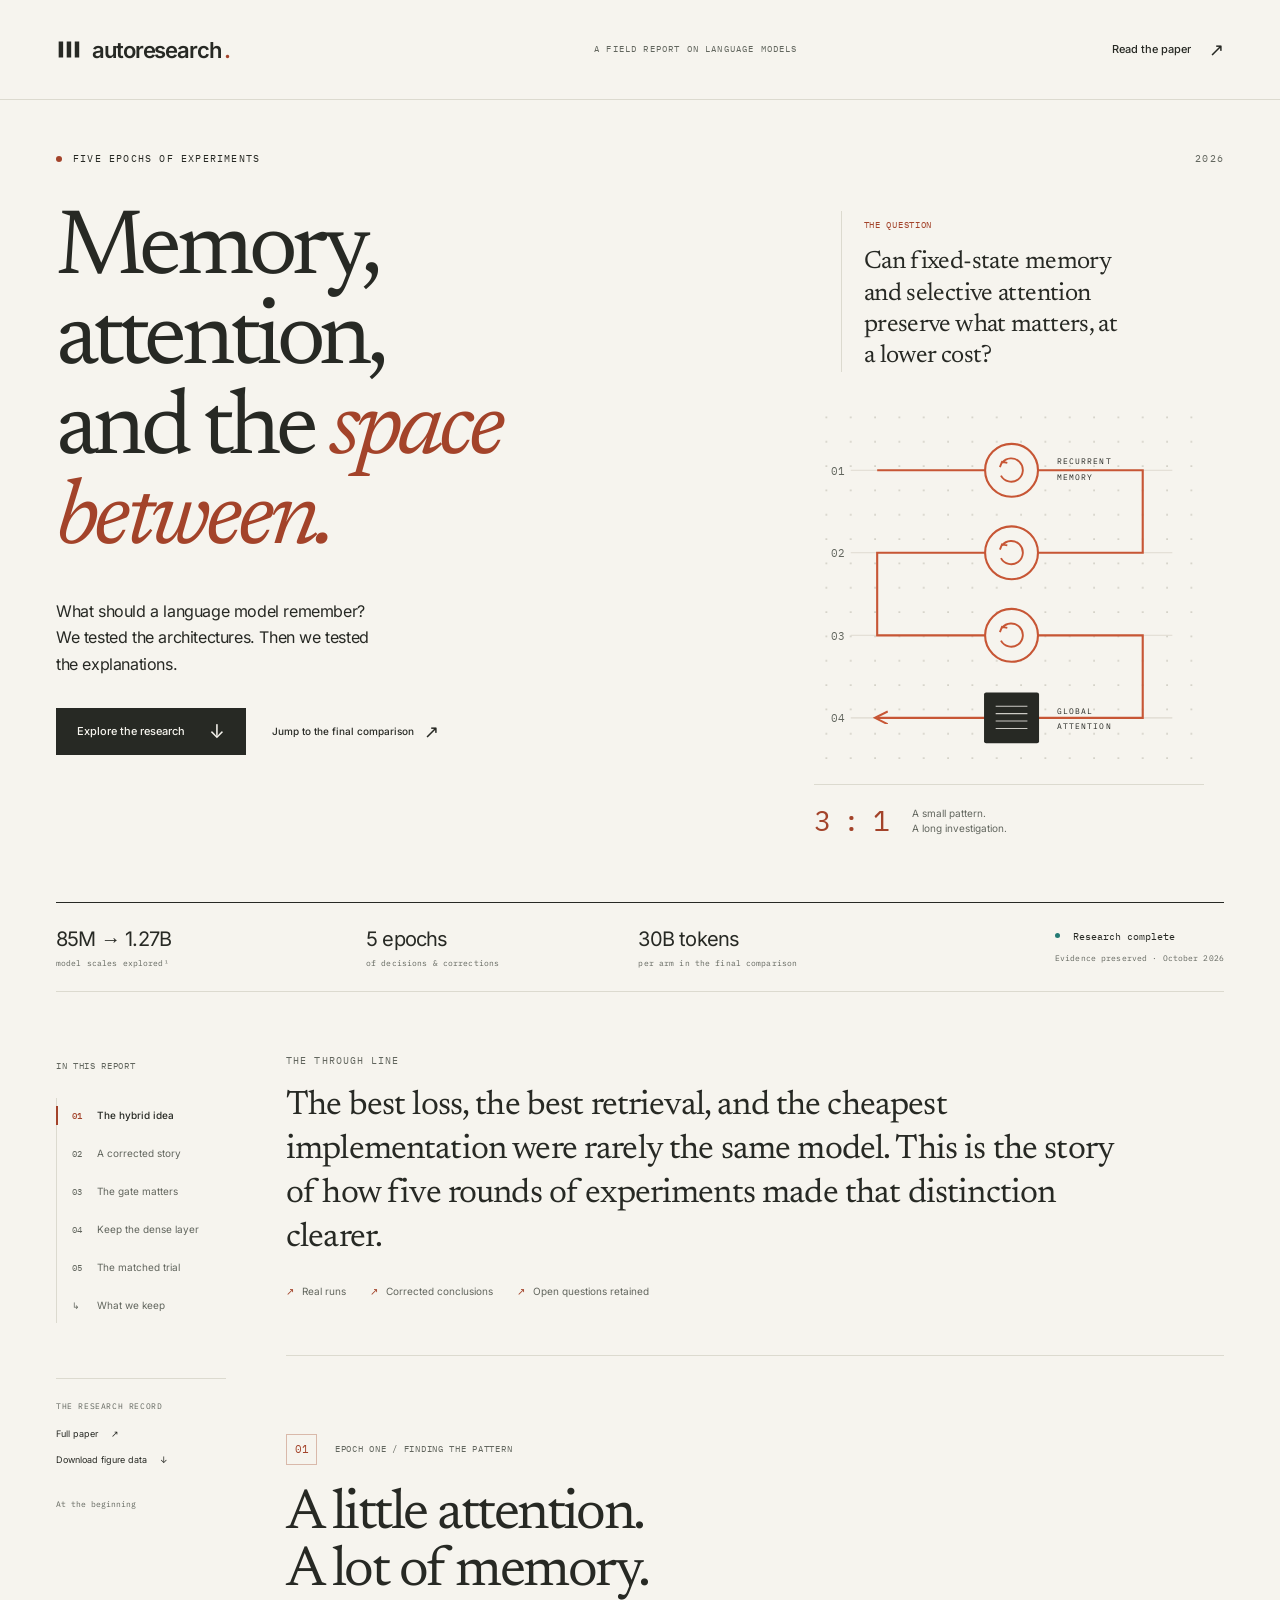
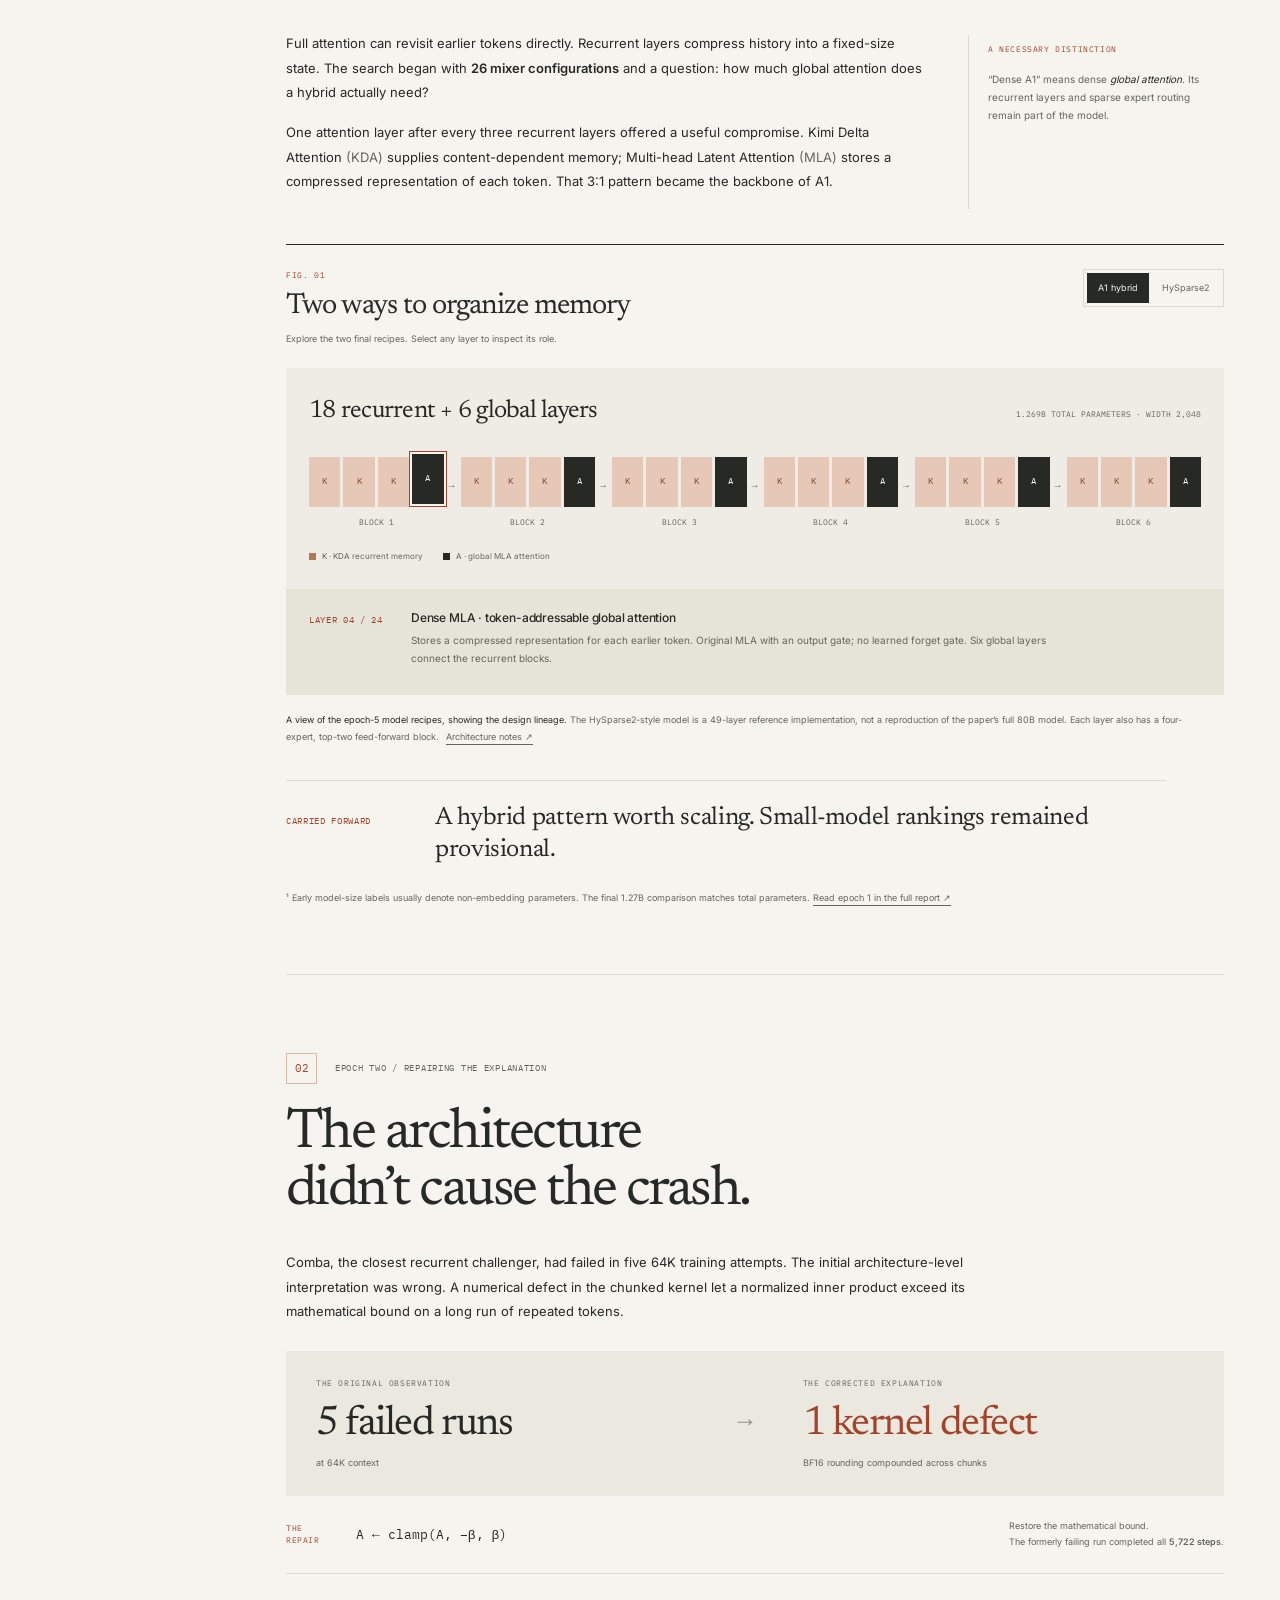
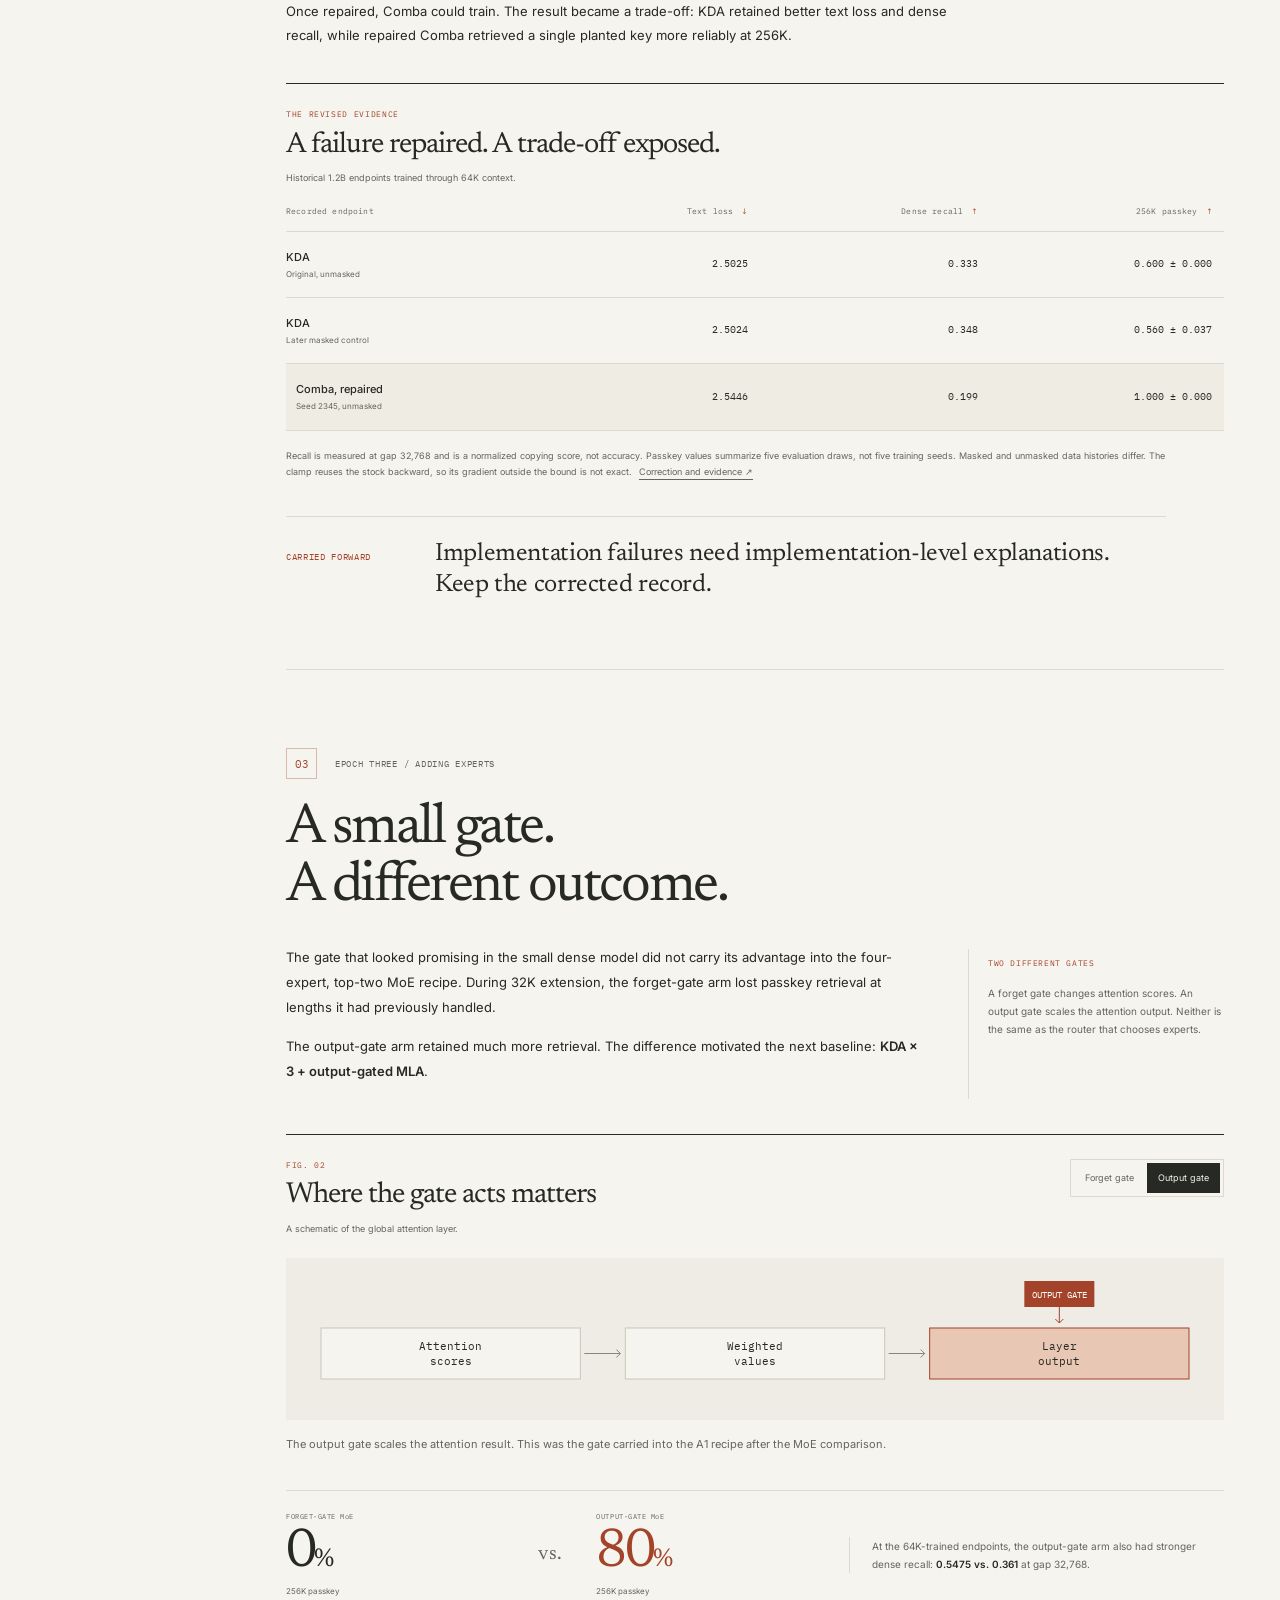
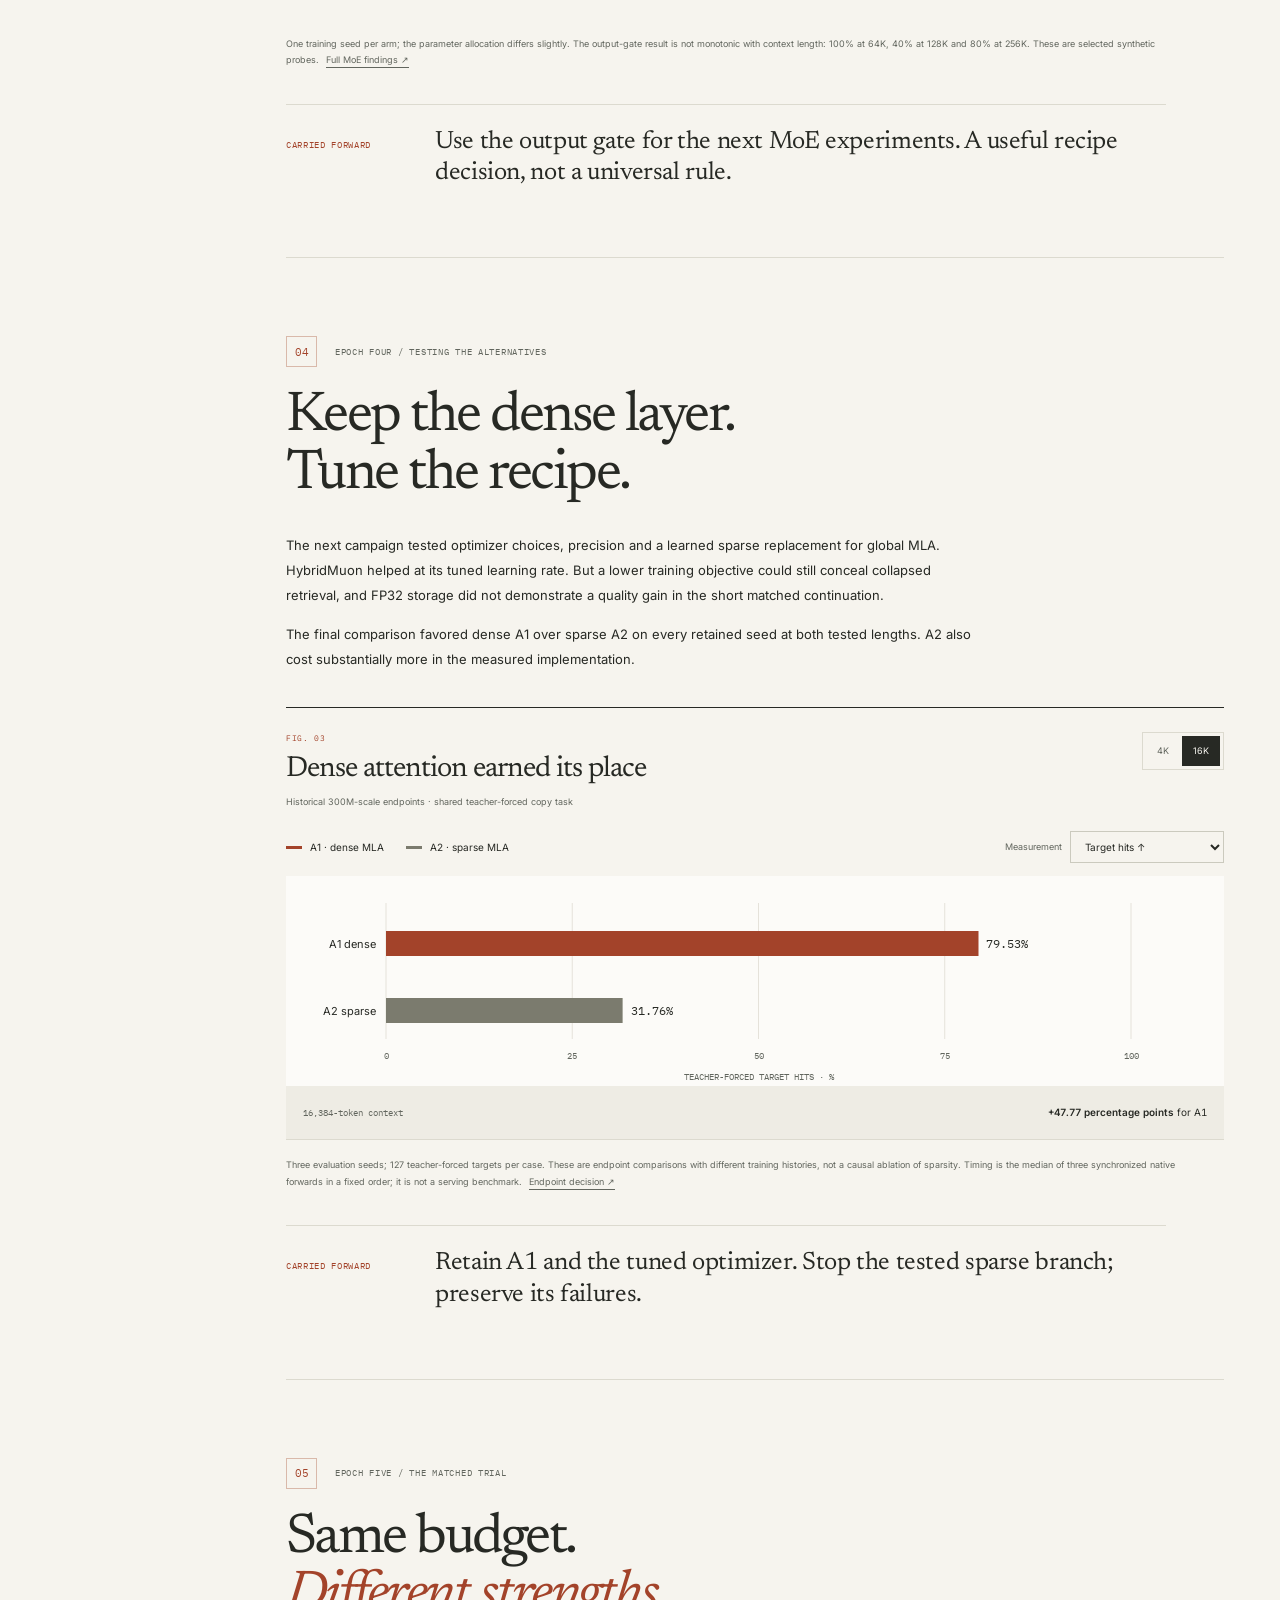
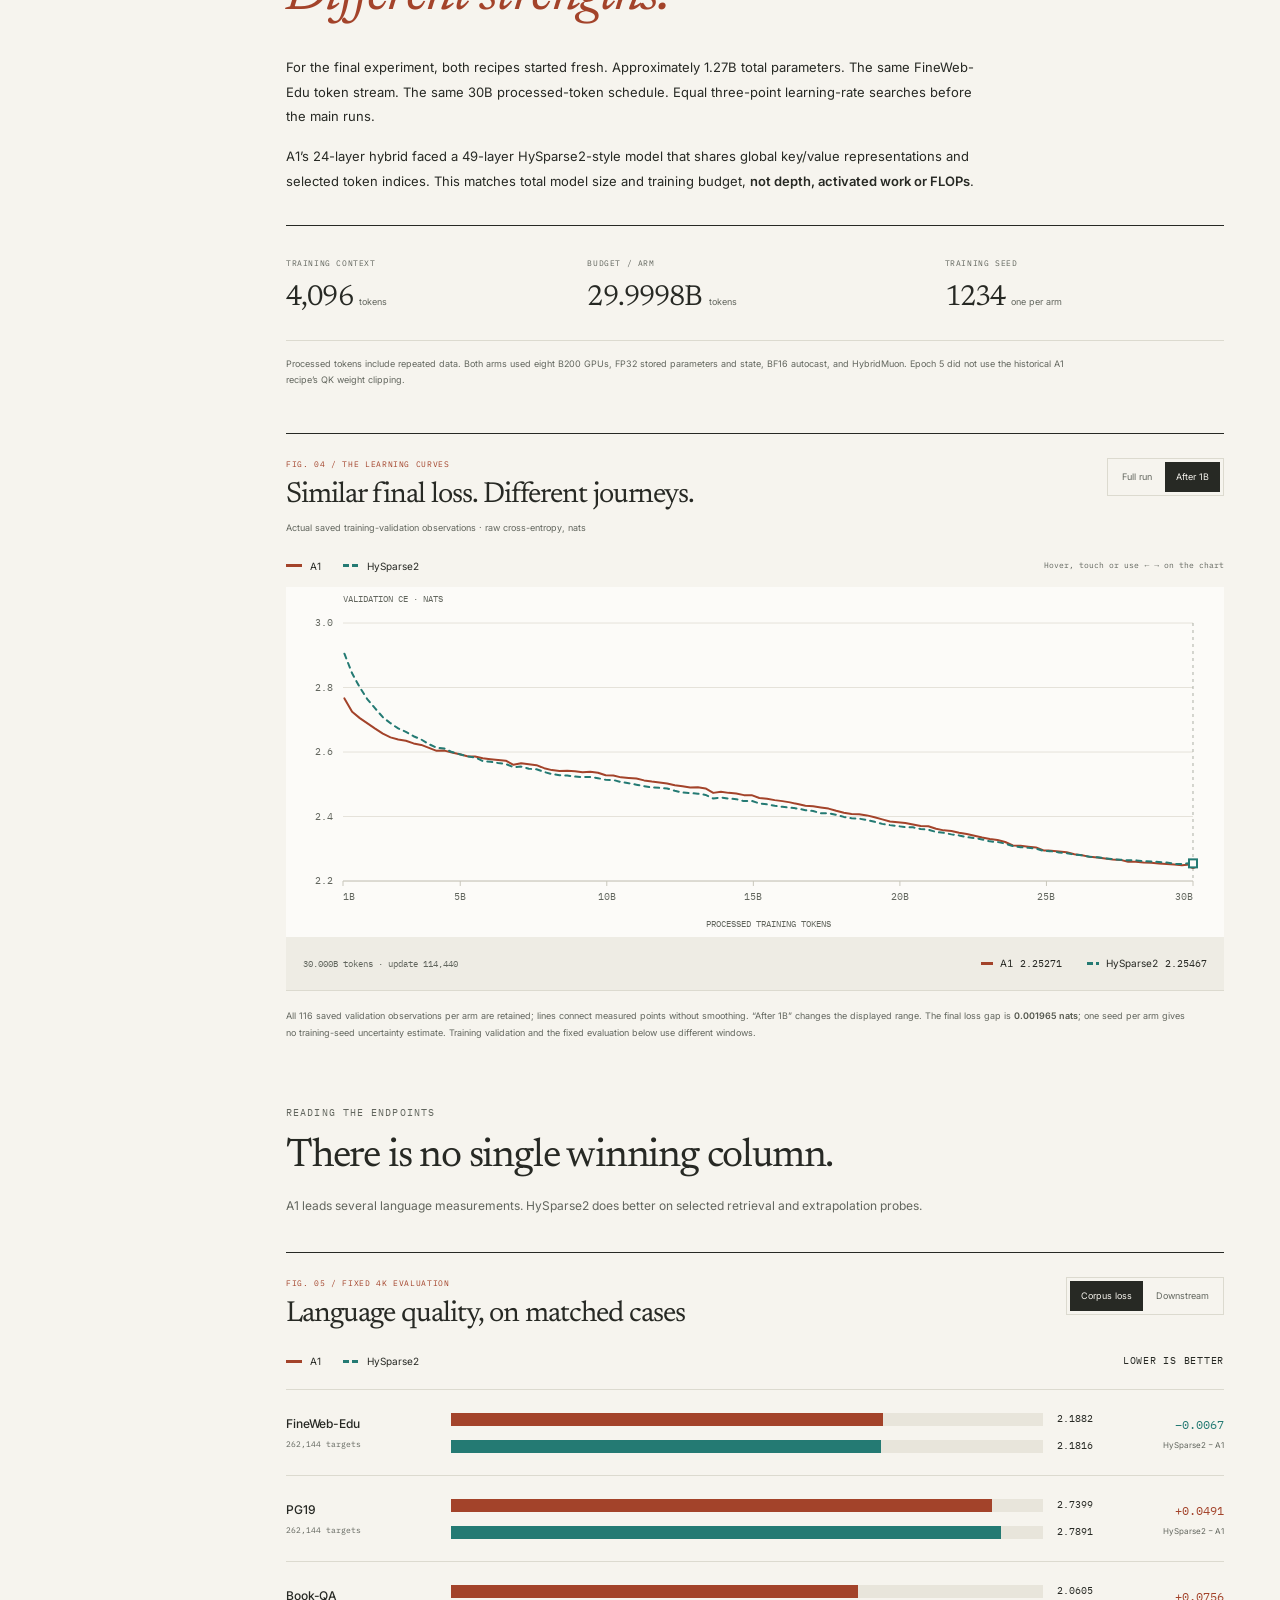
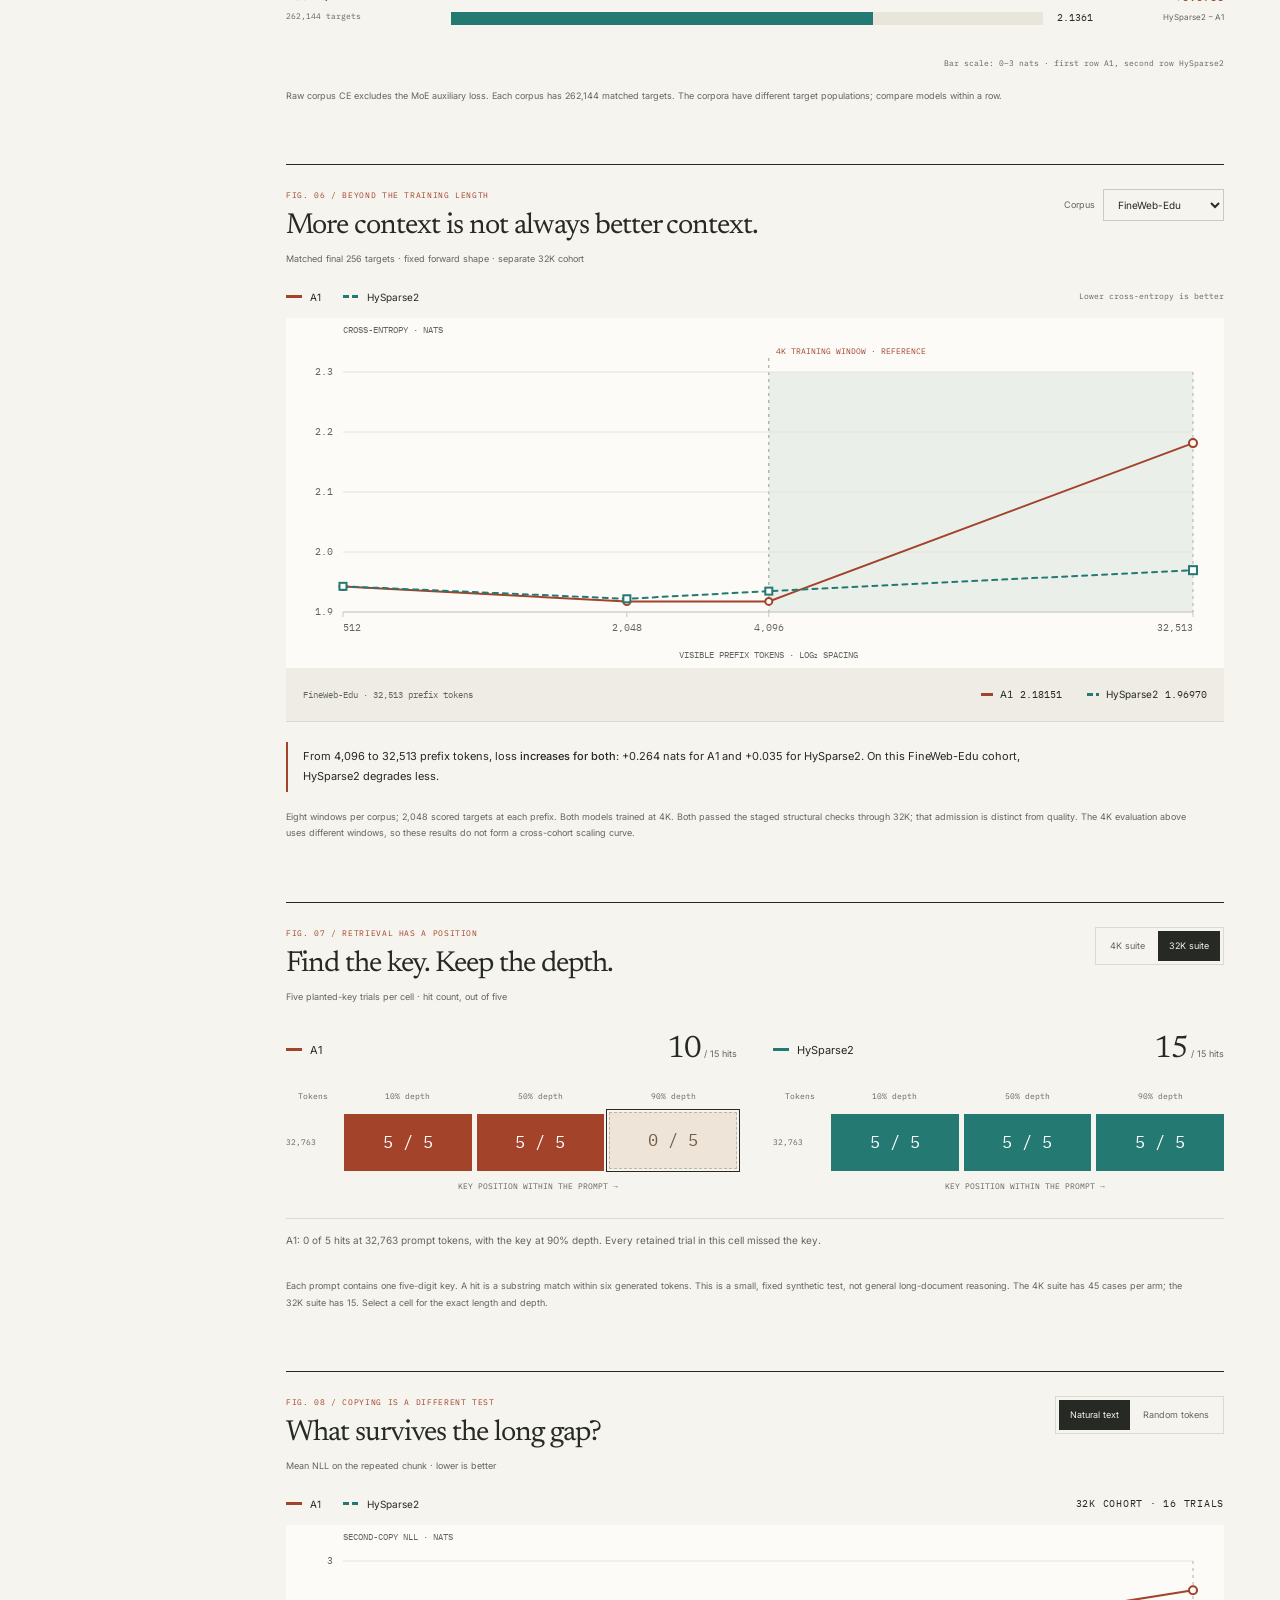
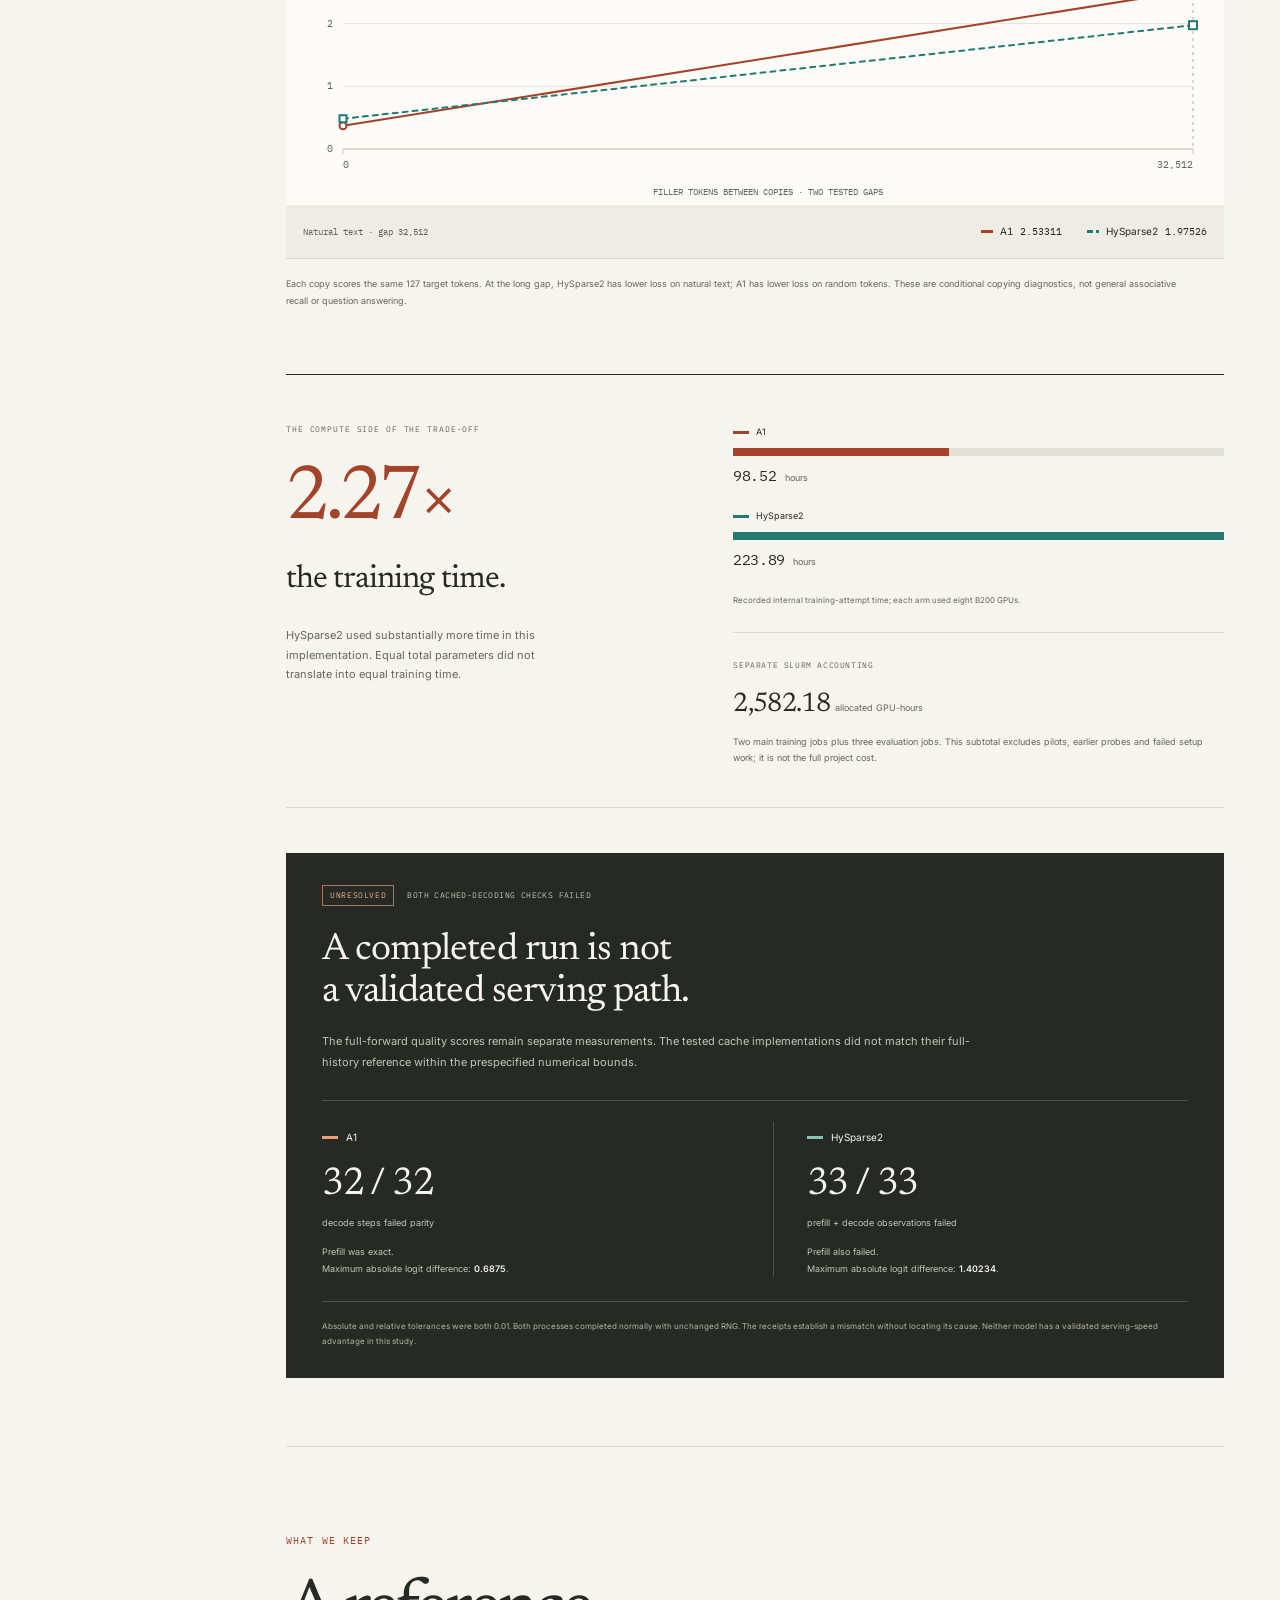
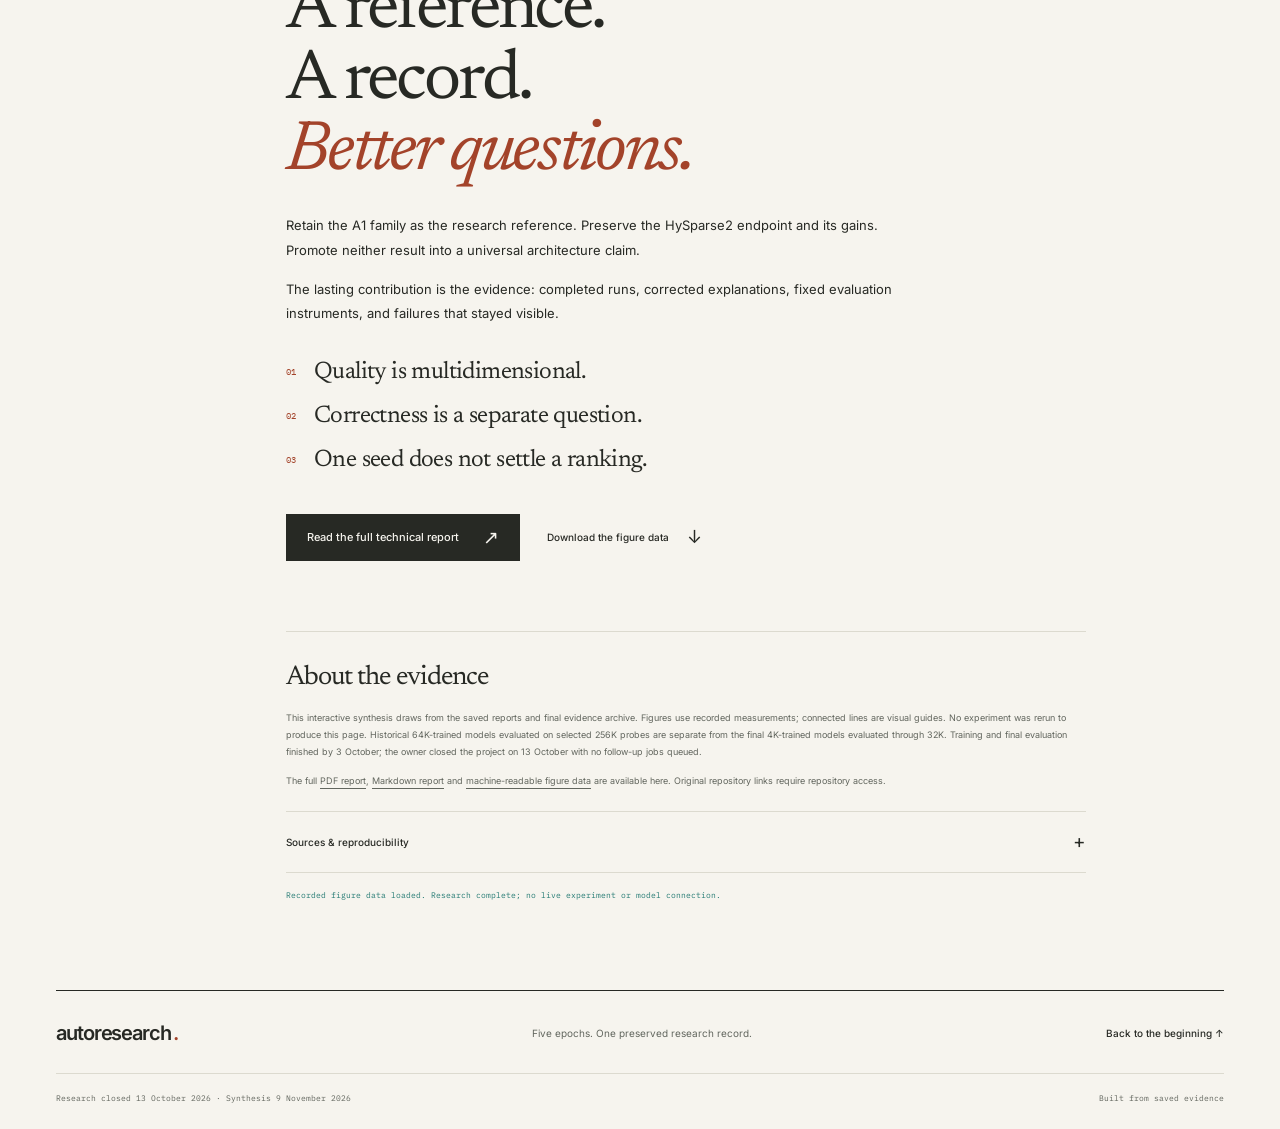
==== index.html @ d6b73aab "Publish interactive report on five epochs of hybrid model research" ====
<!doctype html>
<html lang="en">
<head>
  <meta charset="utf-8">
  <meta name="viewport" content="width=device-width, initial-scale=1">
  <meta name="theme-color" content="#f6f4ee">
  <meta name="description" content="Five epochs of hybrid language-model research: recurrent memory, global attention, mixture of experts, and a matched 30B-token comparison. Explore the evidence, corrections, and trade-offs.">
  <meta property="og:title" content="Autoresearch — Memory, attention, and the space between">
  <meta property="og:description" content="An interactive field report from five epochs of hybrid language-model research.">
  <meta property="og:type" content="article">
  <meta property="og:url" content="https://rahul-sarvam.github.io/autoresearch-report/">
  <meta property="og:image" content="https://rahul-sarvam.github.io/autoresearch-report/assets/social-preview.png">
  <link rel="canonical" href="https://rahul-sarvam.github.io/autoresearch-report/">
  <title>Autoresearch — Memory, attention, and the space between</title>
  <link rel="icon" href="assets/favicon.svg" type="image/svg+xml">
  <link rel="preload" href="assets/fonts/newsreader-normal-400.woff2" as="font" type="font/woff2" crossorigin>
  <link rel="stylesheet" href="assets/fonts/fonts.css">
  <link rel="stylesheet" href="styles.css">
  <script src="app.js" defer></script>
</head>
<body>
  <a class="skip-link" href="#main">Skip to the report</a>
  <div class="reading-progress" aria-hidden="true"><span id="reading-progress"></span></div>
  <header class="masthead">
    <a class="wordmark" href="#top" aria-label="Autoresearch home"><svg viewBox="0 0 28 28" aria-hidden="true"><path d="M3 23V5h5v18M12 23V5h5v18M21 23V5h5v18"/></svg>autoresearch<span class="wordmark-period">.</span></a>
    <span class="masthead-center">A FIELD REPORT ON LANGUAGE MODELS</span>
    <a class="text-link masthead-link" href="report.pdf">Read the paper <span aria-hidden="true">↗</span></a>
  </header>

  <main id="main">
    <section class="hero" id="top" aria-labelledby="hero-title">
      <div class="hero-kicker"><span class="small-dot"></span> FIVE EPOCHS OF EXPERIMENTS <span class="hero-year">2026</span></div>
      <div class="hero-grid">
        <div class="hero-main">
          <h1 id="hero-title">Memory,<br>attention,<br>and the <em>space<br class="desktop-break"> between.</em></h1>
          <p class="hero-deck">What should a language model remember?<br>We tested the architectures. Then we tested<br class="desktop-break"> the explanations.</p>
          <div class="hero-actions"><a class="button primary" href="#epoch-1">Explore the research <span aria-hidden="true">↓</span></a><a class="text-link" href="#epoch-5">Jump to the final comparison <span aria-hidden="true">↗</span></a></div>
        </div>
        <div class="hero-right">
          <div class="hero-annotation"><span class="mono">THE QUESTION</span><p>Can fixed-state memory and selective attention preserve what matters, at a lower cost?</p></div>
          <div class="hero-art" aria-label="Schematic: three recurrent memory layers followed by one global attention layer">
            <svg viewBox="0 0 400 370" role="img" aria-labelledby="hero-art-title">
              <title id="hero-art-title">The hybrid idea: three recurrent layers, one global attention layer</title>
              <defs><pattern id="hero-grid" width="23" height="23" patternUnits="userSpaceOnUse"><circle cx="1" cy="1" r=".85" fill="#c6c3b8"/></pattern><marker id="hero-arrow" markerWidth="8" markerHeight="8" refX="5" refY="3" orient="auto"><path d="M0,0 L6,3 L0,6" fill="none" stroke="#c75635"/></marker></defs>
              <rect x="12" y="6" width="376" height="348" fill="url(#hero-grid)"/>
              <path d="M47 74H351M47 152H351M47 230H351M47 308H351" stroke="#dedad0"/>
              <path d="M72 74H323V152H72V230H323V308H72" fill="none" stroke="#c75635" stroke-width="2" marker-end="url(#hero-arrow)"/>
              <circle cx="199" cy="74" r="25" fill="#f6f4ee" stroke="#c75635" stroke-width="2"/><path d="M190 67a11 11 0 1 1-1 12m-1-8 2-5 5 1" fill="none" stroke="#c75635" stroke-width="1.8"/>
              <circle cx="199" cy="152" r="25" fill="#f6f4ee" stroke="#c75635" stroke-width="2"/><path d="M190 145a11 11 0 1 1-1 12m-1-8 2-5 5 1" fill="none" stroke="#c75635" stroke-width="1.8"/>
              <circle cx="199" cy="230" r="25" fill="#f6f4ee" stroke="#c75635" stroke-width="2"/><path d="M190 223a11 11 0 1 1-1 12m-1-8 2-5 5 1" fill="none" stroke="#c75635" stroke-width="1.8"/>
              <rect x="173" y="284" width="52" height="48" rx="2" fill="#272924"/><path d="M184 297h30m-30 7h30m-30 7h30m-30 7h30" stroke="#f6f4ee" opacity=".8"/>
              <text x="28" y="78" class="hero-svg-index">01</text><text x="28" y="156" class="hero-svg-index">02</text><text x="28" y="234" class="hero-svg-index">03</text><text x="28" y="312" class="hero-svg-index">04</text>
              <text x="242" y="68" class="hero-svg-text">RECURRENT</text><text x="242" y="83" class="hero-svg-text">MEMORY</text><text x="242" y="304" class="hero-svg-text">GLOBAL</text><text x="242" y="319" class="hero-svg-text">ATTENTION</text>
            </svg>
            <div class="hero-art-caption"><span class="mono">3 : 1</span><span>A small pattern.<br>A long investigation.</span></div>
          </div>
        </div>
      </div>
      <div class="hero-foot"><span>85M → 1.27B <small>model scales explored¹</small></span><span>5 epochs <small>of decisions & corrections</small></span><span>30B tokens <small>per arm in the final comparison</small></span><span class="hero-status"><i></i> Research complete<small>Evidence preserved · October 2026</small></span></div>
    </section>

    <div class="report-layout">
      <aside class="chapter-rail" aria-label="Report navigation">
        <div class="rail-inner"><span class="mono rail-title">IN THIS REPORT</span><nav id="chapter-nav"><a href="#epoch-1" class="active"><span>01</span>The hybrid idea</a><a href="#epoch-2"><span>02</span>A corrected story</a><a href="#epoch-3"><span>03</span>The gate matters</a><a href="#epoch-4"><span>04</span>Keep the dense layer</a><a href="#epoch-5"><span>05</span>The matched trial</a><a href="#conclusion"><span>↳</span>What we keep</a></nav><div class="rail-footer"><span class="mono">THE RESEARCH RECORD</span><a href="report.pdf">Full paper <span aria-hidden="true">↗</span></a><a href="data.json" download>Download figure data <span aria-hidden="true">↓</span></a><span class="rail-reading" id="reading-label">At the beginning</span></div></div>
      </aside>
      <div class="report-content">
        <section class="opening-note" aria-label="Report overview"><p class="eyebrow">THE THROUGH LINE</p><p>The best loss, the best retrieval, and the cheapest implementation were rarely the same model. This is the story of how five rounds of experiments made that distinction clearer.</p><div class="scope-line"><span>Real runs</span><span>Corrected conclusions</span><span>Open questions retained</span></div></section>

        <section id="epoch-1" class="chapter" aria-labelledby="chapter-1-title">
          <div class="chapter-heading"><span class="chapter-number">01</span><span class="eyebrow">EPOCH ONE / FINDING THE PATTERN</span></div>
          <h2 id="chapter-1-title">A little attention.<br>A lot of memory.</h2>
          <div class="intro-columns"><div class="prose"><p>Full attention can revisit earlier tokens directly. Recurrent layers compress history into a fixed-size state. The search began with <strong>26 mixer configurations</strong> and a question: how much global attention does a hybrid actually need?</p><p>One attention layer after every three recurrent layers offered a useful compromise. Kimi Delta Attention <span class="term">(KDA)</span> supplies content-dependent memory; Multi-head Latent Attention <span class="term">(MLA)</span> stores a compressed representation of each token. That 3:1 pattern became the backbone of A1.</p></div><aside class="margin-note"><span class="mono">A NECESSARY DISTINCTION</span><p>“Dense A1” means dense <em>global attention</em>. Its recurrent layers and sparse expert routing remain part of the model.</p></aside></div>
          <figure class="figure architecture-figure">
            <div class="figure-heading"><div><span class="figure-index">FIG. 01</span><h3>Two ways to organize memory</h3><p class="figure-subtitle">Explore the two final recipes. Select any layer to inspect its role.</p></div><div class="segmented" role="group" aria-label="Architecture"><button class="selected" data-architecture="a1" aria-pressed="true">A1 hybrid</button><button data-architecture="hysparse2" aria-pressed="false">HySparse2</button></div></div>
            <div id="architecture-diagram" class="architecture-diagram"></div>
            <div class="layer-detail" id="layer-detail" aria-live="polite"></div>
            <figcaption><span class="figure-note">A view of the epoch-5 model recipes, showing the design lineage.</span> The HySparse2-style model is a 49-layer reference implementation, not a reproduction of the paper’s full 80B model. Each layer also has a four-expert, top-two feed-forward block. <a class="source-link" href="report.html#5-epoch-5-fresh-matched-training-and-mixed-final-results">Architecture notes ↗</a></figcaption>
          </figure>
          <div class="takeaway"><span class="mono">CARRIED FORWARD</span><p>A hybrid pattern worth scaling. Small-model rankings remained provisional.</p></div>
          <p class="source-note">¹ Early model-size labels usually denote non-embedding parameters. The final 1.27B comparison matches total parameters. <a href="report.html#epoch-1-a-useful-hybrid-with-scale-dependent-rankings">Read epoch 1 in the full report ↗</a></p>
        </section>

        <section id="epoch-2" class="chapter" aria-labelledby="chapter-2-title">
          <div class="chapter-heading"><span class="chapter-number">02</span><span class="eyebrow">EPOCH TWO / REPAIRING THE EXPLANATION</span></div>
          <h2 id="chapter-2-title">The architecture<br>didn’t cause the crash.</h2>
          <div class="prose"><p>Comba, the closest recurrent challenger, had failed in five 64K training attempts. The initial architecture-level interpretation was wrong. A numerical defect in the chunked kernel let a normalized inner product exceed its mathematical bound on a long run of repeated tokens.</p></div>
          <div class="correction-strip"><div><span class="mono">THE ORIGINAL OBSERVATION</span><strong>5 failed runs</strong><span>at 64K context</span></div><div class="correction-arrow" aria-hidden="true">→</div><div><span class="mono">THE CORRECTED EXPLANATION</span><strong>1 kernel defect</strong><span>BF16 rounding compounded across chunks</span></div></div>
          <div class="repair-line"><span class="mono">THE REPAIR</span><code>A ← clamp(A, −β, β)</code><p>Restore the mathematical bound.<br>The formerly failing run completed all <strong>5,722 steps</strong>.</p></div>
          <div class="prose"><p>Once repaired, Comba could train. The result became a trade-off: KDA retained better text loss and dense recall, while repaired Comba retrieved a single planted key more reliably at 256K.</p></div>
          <figure class="figure historical-table"><div class="figure-heading"><div><span class="figure-index">THE REVISED EVIDENCE</span><h3>A failure repaired. A trade-off exposed.</h3><p class="figure-subtitle">Historical 1.2B endpoints trained through 64K context.</p></div></div><div class="table-scroll" tabindex="0" role="region" aria-label="Historical endpoint measurements; scroll horizontally on narrow screens"><table><thead><tr><th scope="col">Recorded endpoint</th><th scope="col">Text loss <span>↓</span></th><th scope="col">Dense recall <span>↑</span></th><th scope="col">256K passkey <span>↑</span></th></tr></thead><tbody><tr><th scope="row">KDA <small>Original, unmasked</small></th><td>2.5025</td><td>0.333</td><td>0.600 ± 0.000</td></tr><tr><th scope="row">KDA <small>Later masked control</small></th><td>2.5024</td><td>0.348</td><td>0.560 ± 0.037</td></tr><tr class="highlight-row"><th scope="row">Comba, repaired <small>Seed 2345, unmasked</small></th><td>2.5446</td><td>0.199</td><td>1.000 ± 0.000</td></tr></tbody></table></div><figcaption>Recall is measured at gap 32,768 and is a normalized copying score, not accuracy. Passkey values summarize five evaluation draws, not five training seeds. Masked and unmasked data histories differ. The clamp reuses the stock backward, so its gradient outside the bound is not exact. <a class="source-link" href="report.html#epoch-2-numerical-repair-exposed-a-real-trade-off">Correction and evidence ↗</a></figcaption></figure>
          <div class="takeaway"><span class="mono">CARRIED FORWARD</span><p>Implementation failures need implementation-level explanations. Keep the corrected record.</p></div>
        </section>

        <section id="epoch-3" class="chapter" aria-labelledby="chapter-3-title">
          <div class="chapter-heading"><span class="chapter-number">03</span><span class="eyebrow">EPOCH THREE / ADDING EXPERTS</span></div>
          <h2 id="chapter-3-title">A small gate.<br>A different outcome.</h2>
          <div class="intro-columns"><div class="prose"><p>The gate that looked promising in the small dense model did not carry its advantage into the four-expert, top-two MoE recipe. During 32K extension, the forget-gate arm lost passkey retrieval at lengths it had previously handled.</p><p>The output-gate arm retained much more retrieval. The difference motivated the next baseline: <strong>KDA × 3 + output-gated MLA</strong>.</p></div><aside class="margin-note"><span class="mono">TWO DIFFERENT GATES</span><p>A forget gate changes attention scores. An output gate scales the attention output. Neither is the same as the router that chooses experts.</p></aside></div>
          <figure class="figure gate-figure"><div class="figure-heading"><div><span class="figure-index">FIG. 02</span><h3>Where the gate acts matters</h3><p class="figure-subtitle">A schematic of the global attention layer.</p></div><div class="segmented" role="group" aria-label="Attention gate"><button data-gate="forget" aria-pressed="false">Forget gate</button><button data-gate="output" class="selected" aria-pressed="true">Output gate</button></div></div><div id="gate-diagram" class="gate-diagram"></div><p id="gate-description" class="gate-description" aria-live="polite"></p><div class="gate-outcomes"><div><span class="mini-label">FORGET-GATE MoE</span><strong>0<span>%</span></strong><span>256K passkey</span></div><div class="gate-versus">vs.</div><div class="preferred"><span class="mini-label">OUTPUT-GATE MoE</span><strong>80<span>%</span></strong><span>256K passkey</span></div><p>At the 64K-trained endpoints, the output-gate arm also had stronger dense recall: <b>0.5475 vs. 0.361</b> at gap 32,768.</p></div><figcaption>One training seed per arm; the parameter allocation differs slightly. The output-gate result is not monotonic with context length: 100% at 64K, 40% at 128K and 80% at 256K. These are selected synthetic probes. <a class="source-link" href="report.html#epoch-3-the-global-gate-interacted-with-moe">Full MoE findings ↗</a></figcaption></figure>
          <div class="takeaway"><span class="mono">CARRIED FORWARD</span><p>Use the output gate for the next MoE experiments. A useful recipe decision, not a universal rule.</p></div>
        </section>

        <section id="epoch-4" class="chapter" aria-labelledby="chapter-4-title">
          <div class="chapter-heading"><span class="chapter-number">04</span><span class="eyebrow">EPOCH FOUR / TESTING THE ALTERNATIVES</span></div>
          <h2 id="chapter-4-title">Keep the dense layer.<br>Tune the recipe.</h2>
          <div class="prose"><p>The next campaign tested optimizer choices, precision and a learned sparse replacement for global MLA. HybridMuon helped at its tuned learning rate. But a lower training objective could still conceal collapsed retrieval, and FP32 storage did not demonstrate a quality gain in the short matched continuation.</p><p>The final comparison favored dense A1 over sparse A2 on every retained seed at both tested lengths. A2 also cost substantially more in the measured implementation.</p></div>
          <figure class="figure"><div class="figure-heading"><div><span class="figure-index">FIG. 03</span><h3>Dense attention earned its place</h3><p class="figure-subtitle">Historical 300M-scale endpoints · shared teacher-forced copy task</p></div><div class="segmented" role="group" aria-label="Historical copy context"><button data-dense-context="4096" aria-pressed="false">4K</button><button class="selected" data-dense-context="16384" aria-pressed="true">16K</button></div></div><div class="figure-controls"><div class="legend"><span><i class="swatch a1"></i>A1 · dense MLA</span><span><i class="swatch neutral"></i>A2 · sparse MLA</span></div><label class="select-label">Measurement <select id="dense-metric"><option value="hits">Target hits ↑</option><option value="ce">Copy loss ↓</option><option value="latency">Observed latency ↓</option></select></label></div><div id="dense-chart" class="chart dense-chart"></div><div id="dense-readout" class="chart-readout" aria-live="polite"></div><figcaption>Three evaluation seeds; 127 teacher-forced targets per case. These are endpoint comparisons with different training histories, not a causal ablation of sparsity. Timing is the median of three synchronized native forwards in a fixed order; it is not a serving benchmark. <a class="source-link" href="report.html#3-epoch-4-optimizer-gains-implementation-limits-and-the-a1-decision">Endpoint decision ↗</a></figcaption></figure>
          <div class="takeaway"><span class="mono">CARRIED FORWARD</span><p>Retain A1 and the tuned optimizer. Stop the tested sparse branch; preserve its failures.</p></div>
        </section>

        <section id="epoch-5" class="chapter final-chapter" aria-labelledby="chapter-5-title">
          <div class="chapter-heading"><span class="chapter-number">05</span><span class="eyebrow">EPOCH FIVE / THE MATCHED TRIAL</span></div>
          <h2 id="chapter-5-title">Same budget.<br><em>Different strengths.</em></h2>
          <div class="prose"><p>For the final experiment, both recipes started fresh. Approximately 1.27B total parameters. The same FineWeb-Edu token stream. The same 30B processed-token schedule. Equal three-point learning-rate searches before the main runs.</p><p>A1’s 24-layer hybrid faced a 49-layer HySparse2-style model that shares global key/value representations and selected token indices. This matches total model size and training budget, <strong>not depth, activated work or FLOPs</strong>.</p></div>
          <div class="trial-strip"><div><span class="mono">TRAINING CONTEXT</span><strong>4,096 <small>tokens</small></strong></div><div><span class="mono">BUDGET / ARM</span><strong>29.9998B <small>tokens</small></strong></div><div><span class="mono">TRAINING SEED</span><strong>1234 <small>one per arm</small></strong></div></div>
          <p class="source-note">Processed tokens include repeated data. Both arms used eight B200 GPUs, FP32 stored parameters and state, BF16 autocast, and HybridMuon. Epoch 5 did not use the historical A1 recipe’s QK weight clipping.</p>

          <figure class="figure training-figure"><div class="figure-heading"><div><span class="figure-index">FIG. 04 / THE LEARNING CURVES</span><h3>Similar final loss. Different journeys.</h3><p class="figure-subtitle">Actual saved training-validation observations · raw cross-entropy, nats</p></div><div class="segmented" role="group" aria-label="Training curve view"><button data-training-view="full" aria-pressed="false">Full run</button><button class="selected" data-training-view="late" aria-pressed="true">After 1B</button></div></div><div class="figure-controls"><div class="legend"><span><i class="swatch a1"></i>A1</span><span><i class="swatch hy dashed"></i>HySparse2</span></div><span class="chart-help">Hover, touch or use ← → on the chart</span></div><div id="training-chart" class="chart" role="group" aria-label="Training validation loss chart"></div><div id="training-readout" class="chart-readout" aria-live="polite"></div><figcaption>All 116 saved validation observations per arm are retained; lines connect measured points without smoothing. “After 1B” changes the displayed range. The final loss gap is <strong>0.001965 nats</strong>; one seed per arm gives no training-seed uncertainty estimate. Training validation and the fixed evaluation below use different windows.</figcaption></figure>

          <div class="subsection-heading"><span class="eyebrow">READING THE ENDPOINTS</span><h3>There is no single winning column.</h3><p>A1 leads several language measurements. HySparse2 does better on selected retrieval and extrapolation probes.</p></div>
          <figure class="figure benchmark-figure"><div class="figure-heading"><div><span class="figure-index">FIG. 05 / FIXED 4K EVALUATION</span><h3>Language quality, on matched cases</h3></div><div class="segmented" role="group" aria-label="Fixed evaluation measurement"><button data-benchmark="corpora" class="selected" aria-pressed="true">Corpus loss</button><button data-benchmark="downstream" aria-pressed="false">Downstream</button></div></div><div class="figure-controls"><div class="legend"><span><i class="swatch a1"></i>A1</span><span><i class="swatch hy dashed"></i>HySparse2</span></div><span id="benchmark-direction" class="mono">LOWER IS BETTER</span></div><div id="benchmark-chart" class="benchmark-chart"></div><figcaption id="benchmark-caption">Raw corpus CE excludes the MoE auxiliary loss. Each corpus has 262,144 matched targets. The corpora have different target populations; compare models within a row.</figcaption></figure>

          <figure class="figure context-figure"><div class="figure-heading"><div><span class="figure-index">FIG. 06 / BEYOND THE TRAINING LENGTH</span><h3>More context is not always better context.</h3><p class="figure-subtitle">Matched final 256 targets · fixed forward shape · separate 32K cohort</p></div><label class="select-label">Corpus <select id="context-corpus"><option value="fwedu_val">FineWeb-Edu</option><option value="pg19_val">PG19</option><option value="bookqa_val">Book-QA</option></select></label></div><div class="figure-controls"><div class="legend"><span><i class="swatch a1"></i>A1</span><span><i class="swatch hy dashed"></i>HySparse2</span></div><span class="chart-help">Lower cross-entropy is better</span></div><div id="context-chart" class="chart"></div><div id="context-readout" class="chart-readout" aria-live="polite"></div><div id="context-takeaway" class="figure-insight"></div><figcaption>Eight windows per corpus; 2,048 scored targets at each prefix. Both models trained at 4K. Both passed the staged structural checks through 32K; that admission is distinct from quality. The 4K evaluation above uses different windows, so these results do not form a cross-cohort scaling curve.</figcaption></figure>

          <figure class="figure passkey-figure"><div class="figure-heading"><div><span class="figure-index">FIG. 07 / RETRIEVAL HAS A POSITION</span><h3>Find the key. Keep the depth.</h3><p class="figure-subtitle">Five planted-key trials per cell · hit count, out of five</p></div><div class="segmented" role="group" aria-label="Passkey evaluation cohort"><button data-passkey="4k" aria-pressed="false">4K suite</button><button class="selected" data-passkey="32k" aria-pressed="true">32K suite</button></div></div><div id="passkey-matrix" class="passkey-matrix"></div><p id="passkey-detail" class="matrix-detail" aria-live="polite"></p><figcaption>Each prompt contains one five-digit key. A hit is a substring match within six generated tokens. This is a small, fixed synthetic test, not general long-document reasoning. The 4K suite has 45 cases per arm; the 32K suite has 15. Select a cell for the exact length and depth.</figcaption></figure>

          <figure class="figure induction-figure"><div class="figure-heading"><div><span class="figure-index">FIG. 08 / COPYING IS A DIFFERENT TEST</span><h3>What survives the long gap?</h3><p class="figure-subtitle">Mean NLL on the repeated chunk · lower is better</p></div><div class="segmented" role="group" aria-label="Induction input"><button data-induction="natural" class="selected" aria-pressed="true">Natural text</button><button data-induction="random" aria-pressed="false">Random tokens</button></div></div><div class="figure-controls"><div class="legend"><span><i class="swatch a1"></i>A1</span><span><i class="swatch hy dashed"></i>HySparse2</span></div><span class="mono">32K COHORT · 16 TRIALS</span></div><div id="induction-chart" class="chart compact-chart"></div><div id="induction-readout" class="chart-readout" aria-live="polite"></div><figcaption>Each copy scores the same 127 target tokens. At the long gap, HySparse2 has lower loss on natural text; A1 has lower loss on random tokens. These are conditional copying diagnostics, not general associative recall or question answering.</figcaption></figure>

          <div class="cost-section"><div class="cost-intro"><span class="eyebrow">THE COMPUTE SIDE OF THE TRADE-OFF</span><h3>2.27×<br><span>the training time.</span></h3><p>HySparse2 used substantially more time in this implementation. Equal total parameters did not translate into equal training time.</p></div><div class="cost-detail"><div class="cost-bar-row"><span><i class="swatch a1"></i>A1</span><div class="cost-track"><span class="a1-fill" style="width:44%"></span></div><strong>98.52 <small>hours</small></strong></div><div class="cost-bar-row"><span><i class="swatch hy"></i>HySparse2</span><div class="cost-track"><span class="hy-fill" style="width:100%"></span></div><strong>223.89 <small>hours</small></strong></div><p>Recorded internal training-attempt time; each arm used eight B200 GPUs.</p><div class="cost-accounting"><span class="mono">SEPARATE SLURM ACCOUNTING</span><strong>2,582.18 <small>allocated GPU-hours</small></strong><p>Two main training jobs plus three evaluation jobs. This subtotal excludes pilots, earlier probes and failed setup work; it is not the full project cost.</p></div></div></div>

          <figure class="cache-findings"><div class="cache-top"><span class="status-marker">UNRESOLVED</span><span class="mono">BOTH CACHED-DECODING CHECKS FAILED</span></div><h3>A completed run is not<br>a validated serving path.</h3><p>The full-forward quality scores remain separate measurements. The tested cache implementations did not match their full-history reference within the prespecified numerical bounds.</p><div class="cache-grid"><div><span class="legend-label"><i class="swatch a1"></i>A1</span><strong>32 / 32</strong><span>decode steps failed parity</span><p>Prefill was exact.<br>Maximum absolute logit difference: <b>0.6875</b>.</p></div><div><span class="legend-label"><i class="swatch hy"></i>HySparse2</span><strong>33 / 33</strong><span>prefill + decode observations failed</span><p>Prefill also failed.<br>Maximum absolute logit difference: <b>1.40234</b>.</p></div></div><figcaption>Absolute and relative tolerances were both 0.01. Both processes completed normally with unchanged RNG. The receipts establish a mismatch without locating its cause. Neither model has a validated serving-speed advantage in this study.</figcaption></figure>
        </section>

        <section id="conclusion" class="conclusion" aria-labelledby="conclusion-title"><span class="eyebrow">WHAT WE KEEP</span><h2 id="conclusion-title">A reference.<br>A record.<br><em>Better questions.</em></h2><div class="conclusion-copy"><p>Retain the A1 family as the research reference. Preserve the HySparse2 endpoint and its gains. Promote neither result into a universal architecture claim.</p><p>The lasting contribution is the evidence: completed runs, corrected explanations, fixed evaluation instruments, and failures that stayed visible.</p></div><div class="closing-principles"><span><b>01</b>Quality is multidimensional.</span><span><b>02</b>Correctness is a separate question.</span><span><b>03</b>One seed does not settle a ranking.</span></div><div class="closing-actions"><a class="button primary" href="report.pdf">Read the full technical report <span aria-hidden="true">↗</span></a><a class="text-link" href="data.json" download>Download the figure data <span aria-hidden="true">↓</span></a></div></section>
        <section class="evidence-notes" id="evidence"><h3>About the evidence</h3><p>This interactive synthesis draws from the saved reports and final evidence archive. Figures use recorded measurements; connected lines are visual guides. No experiment was rerun to produce this page. Historical 64K-trained models evaluated on selected 256K probes are separate from the final 4K-trained models evaluated through 32K. Training and final evaluation finished by 3 October; the owner closed the project on 13 October with no follow-up jobs queued.</p><p>The full <a href="report.pdf">PDF report</a>, <a href="report.md">Markdown report</a> and <a href="data.json" download>machine-readable figure data</a> are available here. Original repository links require repository access.</p><details><summary>Sources & reproducibility <span aria-hidden="true">+</span></summary><div id="source-list" class="source-list"></div></details><noscript><p>Interactive figures require JavaScript. The complete numerical tables and interpretation are available in the <a href="report.pdf">PDF report</a>.</p></noscript><p class="data-status" id="data-status" role="status">Loading the recorded figure data…</p></section>
      </div>
    </div>
  </main>
  <footer class="site-footer"><a class="wordmark" href="#top">autoresearch<span class="wordmark-period">.</span></a><span>Five epochs. One preserved research record.</span><a class="text-link" href="#top">Back to the beginning ↑</a><div class="footer-meta"><span>Research closed 13 October 2026 · Synthesis 9 November 2026</span><span>Built from saved evidence</span></div></footer>
</body>
</html>
---- assets/fonts/fonts.css ----
@font-face {
  font-family: 'IBM Plex Mono';
  font-style: normal;
  font-weight: 400;
  font-display: swap;
  src: url('./ibm-plex-mono-normal-400.woff2') format('woff2');
  unicode-range: U+0000-00FF, U+0131, U+0152-0153, U+02BB-02BC, U+02C6, U+02DA, U+02DC, U+0304, U+0308, U+0329, U+2000-206F, U+20AC, U+2122, U+2191, U+2193, U+2212, U+2215, U+FEFF, U+FFFD;
}
@font-face {
  font-family: 'IBM Plex Mono';
  font-style: normal;
  font-weight: 500;
  font-display: swap;
  src: url('./ibm-plex-mono-normal-500.woff2') format('woff2');
  unicode-range: U+0000-00FF, U+0131, U+0152-0153, U+02BB-02BC, U+02C6, U+02DA, U+02DC, U+0304, U+0308, U+0329, U+2000-206F, U+20AC, U+2122, U+2191, U+2193, U+2212, U+2215, U+FEFF, U+FFFD;
}
@font-face {
  font-family: 'Inter';
  font-style: normal;
  font-weight: 400;
  font-display: swap;
  src: url('./inter-normal-400.woff2') format('woff2');
  unicode-range: U+0000-00FF, U+0131, U+0152-0153, U+02BB-02BC, U+02C6, U+02DA, U+02DC, U+0304, U+0308, U+0329, U+2000-206F, U+20AC, U+2122, U+2191, U+2193, U+2212, U+2215, U+FEFF, U+FFFD;
}
@font-face {
  font-family: 'Inter';
  font-style: normal;
  font-weight: 500;
  font-display: swap;
  src: url('./inter-normal-400.woff2') format('woff2');
  unicode-range: U+0000-00FF, U+0131, U+0152-0153, U+02BB-02BC, U+02C6, U+02DA, U+02DC, U+0304, U+0308, U+0329, U+2000-206F, U+20AC, U+2122, U+2191, U+2193, U+2212, U+2215, U+FEFF, U+FFFD;
}
@font-face {
  font-family: 'Inter';
  font-style: normal;
  font-weight: 600;
  font-display: swap;
  src: url('./inter-normal-400.woff2') format('woff2');
  unicode-range: U+0000-00FF, U+0131, U+0152-0153, U+02BB-02BC, U+02C6, U+02DA, U+02DC, U+0304, U+0308, U+0329, U+2000-206F, U+20AC, U+2122, U+2191, U+2193, U+2212, U+2215, U+FEFF, U+FFFD;
}
@font-face {
  font-family: 'Inter';
  font-style: normal;
  font-weight: 700;
  font-display: swap;
  src: url('./inter-normal-400.woff2') format('woff2');
  unicode-range: U+0000-00FF, U+0131, U+0152-0153, U+02BB-02BC, U+02C6, U+02DA, U+02DC, U+0304, U+0308, U+0329, U+2000-206F, U+20AC, U+2122, U+2191, U+2193, U+2212, U+2215, U+FEFF, U+FFFD;
}
@font-face {
  font-family: 'Newsreader';
  font-style: italic;
  font-weight: 400;
  font-display: swap;
  src: url('./newsreader-italic-400.woff2') format('woff2');
  unicode-range: U+0000-00FF, U+0131, U+0152-0153, U+02BB-02BC, U+02C6, U+02DA, U+02DC, U+0304, U+0308, U+0329, U+2000-206F, U+20AC, U+2122, U+2191, U+2193, U+2212, U+2215, U+FEFF, U+FFFD;
}
@font-face {
  font-family: 'Newsreader';
  font-style: normal;
  font-weight: 400;
  font-display: swap;
  src: url('./newsreader-normal-400.woff2') format('woff2');
  unicode-range: U+0000-00FF, U+0131, U+0152-0153, U+02BB-02BC, U+02C6, U+02DA, U+02DC, U+0304, U+0308, U+0329, U+2000-206F, U+20AC, U+2122, U+2191, U+2193, U+2212, U+2215, U+FEFF, U+FFFD;
}
@font-face {
  font-family: 'Newsreader';
  font-style: normal;
  font-weight: 500;
  font-display: swap;
  src: url('./newsreader-normal-400.woff2') format('woff2');
  unicode-range: U+0000-00FF, U+0131, U+0152-0153, U+02BB-02BC, U+02C6, U+02DA, U+02DC, U+0304, U+0308, U+0329, U+2000-206F, U+20AC, U+2122, U+2191, U+2193, U+2212, U+2215, U+FEFF, U+FFFD;
}
@font-face {
  font-family: 'Newsreader';
  font-style: normal;
  font-weight: 600;
  font-display: swap;
  src: url('./newsreader-normal-400.woff2') format('woff2');
  unicode-range: U+0000-00FF, U+0131, U+0152-0153, U+02BB-02BC, U+02C6, U+02DA, U+02DC, U+0304, U+0308, U+0329, U+2000-206F, U+20AC, U+2122, U+2191, U+2193, U+2212, U+2215, U+FEFF, U+FFFD;
}
---- styles.css ----
:root{--paper:#f6f4ee;--white:#fcfbf8;--ink:#272924;--muted:#62665e;--line:#dcdacf;--a1:#a3432a;--a1-light:#f0dfd5;--hy:#247a73;--hy-light:#dbeae4;--mono:'IBM Plex Mono',monospace;--sans:'Inter',sans-serif;--serif:'Newsreader',Georgia,serif}
*{box-sizing:border-box}html{scroll-behavior:smooth;scroll-padding-top:32px}body{margin:0;color:var(--ink);background:var(--paper);font-family:var(--sans);font-size:15px;line-height:1.65;-webkit-font-smoothing:antialiased}button,input,select{font:inherit}button,a,select{-webkit-tap-highlight-color:transparent}a{color:inherit;text-decoration-thickness:1px;text-underline-offset:4px}a:hover{color:var(--a1)}button{cursor:pointer}button:disabled{cursor:default}button:focus-visible,a:focus-visible,select:focus-visible,summary:focus-visible,[tabindex]:focus-visible{outline:2px solid var(--a1);outline-offset:5px}h1,h2,h3,h4,p,figure{margin:0}h1,h2,h3{font-weight:400}h1,h2{font-family:var(--serif);letter-spacing:-.045em;line-height:1.02}h3{letter-spacing:-.035em}em{font-weight:400}strong,b{font-weight:600}svg{display:block}::selection{background:#e8c7b5;color:var(--ink)}.mono,.eyebrow,.mini-label,.figure-index{font-family:var(--mono);font-size:10px;font-weight:400;letter-spacing:.075em;line-height:1.6}.eyebrow{text-transform:uppercase;letter-spacing:.11em;color:var(--muted)}.skip-link{position:fixed;left:20px;top:-100px;z-index:200;background:var(--ink);color:white;padding:12px 20px}.skip-link:focus{top:20px}.reading-progress{position:fixed;left:0;right:0;top:0;height:3px;z-index:100;background:transparent}.reading-progress span{display:block;width:0;height:100%;background:var(--a1);transition:width .12s linear}.masthead{max-width:1440px;margin:auto;height:100px;padding:0 56px;display:flex;align-items:center;justify-content:space-between;border-bottom:1px solid var(--line);gap:24px}.wordmark{font-size:22px;font-weight:600;letter-spacing:-1.1px;text-decoration:none;display:inline-flex;align-items:center;gap:11px;line-height:1}.wordmark svg{height:25px;width:25px;fill:var(--ink)}.wordmark-period{color:var(--a1);margin-left:-8px}.masthead-center{font-family:var(--mono);font-size:9px;letter-spacing:.13em;color:var(--muted);margin-left:50px}.text-link{font-size:12px;text-decoration:none;font-weight:500;display:inline-flex;align-items:center;gap:18px}.text-link span{font-size:18px;font-weight:400}.masthead-link{font-size:11px}.hero{max-width:1328px;padding:51px 0 0;margin:0 auto}.hero-kicker{display:flex;align-items:center;gap:11px;font-family:var(--mono);font-size:10px;letter-spacing:.12em}.small-dot{width:6px;height:6px;background:var(--a1);border-radius:50%;display:inline-block}.hero-year{color:var(--muted);margin-left:auto}.hero-grid{display:grid;grid-template-columns:1.5fr 1fr;gap:70px;padding-top:38px;padding-bottom:58px}.hero h1{font-size:clamp(76px,7.2vw,110px);font-weight:400;line-height:.98;letter-spacing:-.055em}.hero h1 em{color:var(--a1)}.hero-deck{font-size:16px;line-height:1.65;letter-spacing:-.025em;margin-top:31px;max-width:470px}.hero-actions{display:flex;align-items:center;gap:26px;margin-top:31px;flex-wrap:wrap}.button{display:inline-flex;text-decoration:none;align-items:center;justify-content:space-between;gap:24px;min-height:47px;padding:12px 21px;font-size:11px;font-weight:500;transition:background .2s,color .2s,transform .2s}.button span{font-size:19px;font-weight:400;line-height:1}.button.primary{color:var(--paper);background:var(--ink)}.button.primary:hover{background:var(--a1);color:var(--paper);transform:translateY(-2px)}.hero-actions .text-link{font-size:10px;gap:10px}.hero-right{display:flex;flex-direction:column;justify-content:space-between;padding:5px 0 0 30px}.hero-annotation{border-left:1px solid var(--line);padding-left:22px;margin-left:74px}.hero-annotation .mono{color:var(--a1);font-size:9px}.hero-annotation p{font-family:var(--serif);font-size:25px;letter-spacing:-.025em;line-height:1.25;max-width:265px;margin-top:12px}.hero-art{margin-top:20px}.hero-art svg{width:100%;max-width:440px;height:auto}.hero-svg-index{font-family:var(--mono);font-size:10px;fill:#62665e}.hero-svg-text{font-family:var(--mono);font-size:8px;fill:var(--ink);letter-spacing:1px}.hero-art-caption{display:flex;gap:24px;align-items:center;border-top:1px solid var(--line);margin:0 20px 0 13px;padding-top:14px}.hero-art-caption .mono{font-size:28px;letter-spacing:-.08em;color:var(--a1)}.hero-art-caption>span:last-child{font-size:10px;line-height:1.5;color:var(--muted)}.hero-foot{border-top:1px solid var(--ink);border-bottom:1px solid var(--line);padding:22px 0;display:grid;grid-template-columns:1.15fr 1fr 1.15fr 1.1fr;gap:22px}.hero-foot>span{font-size:20px;line-height:1.4;letter-spacing:-.04em}.hero-foot small{display:block;font-family:var(--mono);font-size:8px;letter-spacing:.015em;color:var(--muted);margin-top:5px}.hero-foot .hero-status{font-family:var(--mono);font-size:10px;letter-spacing:0;padding-top:5px;justify-self:end}.hero-status i{display:inline-block;background:var(--hy);border-radius:50%;width:5px;height:5px;vertical-align:2px;margin-right:7px}.hero-foot .hero-status small{font-size:8px;margin-top:9px}
.report-layout{max-width:1328px;margin:auto;display:grid;grid-template-columns:192px minmax(0,1fr);gap:72px;padding-top:60px}.chapter-rail{min-width:0}.rail-inner{position:sticky;top:36px}.rail-title{font-size:9px;color:var(--muted)}.chapter-rail nav{margin-top:22px;border-left:1px solid var(--line);display:flex;flex-direction:column;gap:3px}.chapter-rail nav a{display:flex;gap:11px;align-items:baseline;padding:10px 0 10px 15px;font-size:10px;color:var(--muted);text-decoration:none;position:relative;line-height:1.5}.chapter-rail nav a span{font-family:var(--mono);font-size:9px;color:#62665e;min-width:14px}.chapter-rail nav a.active{color:var(--ink);font-weight:500}.chapter-rail nav a.active::before{content:'';position:absolute;left:-1px;top:8px;bottom:8px;width:2px;background:var(--a1)}.chapter-rail nav a.active span{color:var(--a1)}.chapter-rail nav a:hover{color:var(--a1)}.rail-footer{margin-top:55px;padding-top:21px;border-top:1px solid var(--line);display:flex;flex-direction:column;align-items:flex-start;gap:11px}.rail-footer .mono{font-size:8px;color:var(--muted);margin-bottom:3px}.rail-footer a{font-size:9px;text-decoration:none}.rail-footer a span{margin-left:10px}.rail-reading{font-family:var(--mono);font-size:8px;color:#62665e;margin-top:19px}.report-content{min-width:0}.opening-note{max-width:850px;padding:1px 0 55px}.opening-note>p:not(.eyebrow){font-family:var(--serif);font-size:34px;line-height:1.3;letter-spacing:-.025em;max-width:840px;margin-top:15px}.scope-line{display:flex;flex-wrap:wrap;gap:24px;margin-top:23px;color:var(--muted);font-size:10px}.scope-line span::before{content:'↗';color:var(--a1);margin-right:8px}.chapter{border-top:1px solid var(--line);padding:78px 0 68px;scroll-margin-top:34px}.chapter-heading{display:flex;align-items:center;gap:18px;margin-bottom:22px}.chapter-number{font-family:var(--mono);color:var(--a1);font-size:11px;display:inline-flex;width:31px;height:31px;border:1px solid #d9b9aa;align-items:center;justify-content:center}.chapter-heading .eyebrow{font-size:9px;letter-spacing:.08em}.chapter h2{font-size:clamp(44px,4.4vw,65px);margin-bottom:29px}.chapter h2 em{color:var(--a1)}.prose{max-width:690px}.prose p{font-size:13px;line-height:1.9;margin-bottom:15px}.prose .term{color:var(--muted)}.intro-columns{display:grid;grid-template-columns:2.5fr 1fr;gap:42px}.margin-note{border-left:1px solid var(--line);padding-left:19px;margin-top:4px}.margin-note .mono{font-size:8px;color:var(--a1)}.margin-note p{font-size:10px;line-height:1.8;color:var(--muted);margin-top:10px}.margin-note p em{color:var(--ink)}.takeaway{display:grid;grid-template-columns:134px 1fr;gap:15px;align-items:baseline;border-top:1px solid var(--line);margin-top:35px;padding-top:22px;max-width:880px}.takeaway .mono{color:var(--a1);font-size:9px}.takeaway p{font-family:var(--serif);font-size:25px;line-height:1.25;letter-spacing:-.015em}.source-note{font-size:9px;line-height:1.8;color:var(--muted);margin-top:24px;max-width:780px}.source-note a{display:inline-block}.figure{margin:35px 0 0;padding:24px 0 0;border-top:1px solid var(--ink)}.figure-heading{display:flex;align-items:flex-start;justify-content:space-between;gap:20px;margin-bottom:22px}.figure-index{font-size:8px;letter-spacing:.08em;color:var(--a1);display:block;margin-bottom:8px}.figure h3{font-family:var(--serif);font-size:29px;line-height:1.15}.figure-subtitle{font-size:9px;line-height:1.7;color:var(--muted);margin-top:8px}.figure figcaption{font-size:9px;line-height:1.85;color:var(--muted);margin:17px 0 0;max-width:900px}.figure figcaption strong{color:#53564c}.source-link{white-space:nowrap;margin-left:4px}.figure-note{color:var(--ink)}.segmented{display:inline-flex;flex-shrink:0;align-items:center;padding:3px;border:1px solid var(--line);gap:2px;max-width:100%}.segmented button{font-size:9px;color:var(--muted);border:0;background:none;padding:7px 11px;line-height:1.3;white-space:nowrap;transition:background .15s,color .15s;min-height:30px}.segmented button:hover{color:var(--ink);background:#eeece4}.segmented button.selected{background:var(--ink);color:var(--paper)}.figure-controls{display:flex;align-items:center;justify-content:space-between;gap:15px;margin-bottom:13px}.legend{display:flex;align-items:center;flex-wrap:wrap;gap:22px;font-size:10px}.legend>span,.legend-label{display:inline-flex;align-items:center;gap:8px}.swatch{width:16px;height:3px;display:inline-block;background:var(--muted);flex-shrink:0;vertical-align:middle}.swatch.a1{background:var(--a1)}.swatch.hy{background:var(--hy)}.swatch.neutral{background:#7b7b6e}.swatch.dashed{background:repeating-linear-gradient(to right,var(--hy) 0 6px,transparent 6px 9px)}.chart-help{font-size:8px;font-family:var(--mono);color:var(--muted)}.select-label{display:flex;align-items:center;gap:8px;color:var(--muted);font-size:9px;flex-shrink:0}.select-label select{color:var(--ink);font-size:10px;border:1px solid #cbcabe;border-radius:0;padding:8px 26px 8px 10px;background:var(--paper);cursor:pointer;max-width:180px}.chart{position:relative;background:var(--white);width:100%;min-height:360px}.chart svg{width:100%;height:auto;overflow:visible}.chart svg text{font-family:var(--mono);font-size:10px;fill:var(--muted)}.chart svg .axis-title{font-size:9px}.chart svg .axis-note{fill:var(--a1);font-size:8px}.chart svg .chart-grid{stroke:#e5e2da;stroke-width:1}.chart svg .baseline{stroke:#c9c7bc}.chart svg .plot-line{fill:none;stroke-width:2;stroke-linejoin:round;stroke-linecap:round}.chart svg .point-a1{fill:var(--paper);stroke:var(--a1);stroke-width:2}.chart svg .point-hy{fill:var(--paper);stroke:var(--hy);stroke-width:2}.chart-readout{display:flex;align-items:center;flex-wrap:wrap;gap:10px 25px;min-height:54px;padding:13px 17px;border-bottom:1px solid var(--line);background:#eeece4;font-size:10px;line-height:1.5;font-variant-numeric:tabular-nums}.readout-coordinate{font-family:var(--mono);font-size:9px;color:var(--muted);margin-right:auto}.readout-value{display:inline-flex;gap:7px;align-items:center}.readout-value b{font-family:var(--mono);font-weight:400}.readout-value .swatch{width:12px}.figure-insight{border-left:2px solid var(--a1);font-size:11px;line-height:1.8;padding:5px 0 5px 15px;margin-top:20px;max-width:760px}.figure-insight b{font-weight:500}.architecture-diagram{padding:23px 23px 26px;background:#eeece4;min-height:160px}.architecture-topline{display:flex;justify-content:space-between;gap:20px;align-items:baseline;margin-bottom:24px}.architecture-topline strong{font-family:var(--serif);font-size:25px;font-weight:400;letter-spacing:-.03em}.architecture-topline span{font-size:8px;font-family:var(--mono);color:var(--muted)}.layer-groups{display:grid;grid-template-columns:repeat(6,1fr);gap:17px}.layer-group{min-width:0;position:relative}.layer-group:not(:last-child)::after{content:'→';position:absolute;right:-13px;top:20px;font-size:10px;color:#62665e}.group-index{font-family:var(--mono);font-size:8px;color:var(--muted);display:block;margin-top:9px;text-align:center}.layer-group-inner{display:grid;grid-template-columns:repeat(4,1fr);gap:3px}.layer-node{border:1px solid transparent;min-width:0;height:50px;display:flex;align-items:center;justify-content:center;font-family:var(--mono);font-size:9px;background:#e1dbcf;color:#645d4c;padding:0;position:relative;transition:transform .15s,box-shadow .15s}.layer-node.kda{background:#e7c8b6;color:#79472e}.layer-node.mla{background:var(--ink);color:var(--paper)}.layer-node.swa{background:#d3d7ce;color:#596457}.layer-node.full{background:var(--hy);color:white}.layer-node.sparse{background:#afcbc2;color:#24574d}.layer-node:hover{transform:translateY(-3px)}.layer-node[aria-pressed=true]{box-shadow:0 0 0 2px var(--paper),0 0 0 3px var(--a1);z-index:1;transform:translateY(-3px)}.layer-key{display:flex;gap:20px;font-size:8px;color:var(--muted);margin-top:21px;flex-wrap:wrap}.layer-key span{display:inline-flex;align-items:center;gap:6px}.layer-key i{display:inline-block;width:7px;height:7px}.layer-key .kda{background:#b37956}.layer-key .mla{background:var(--ink)}.layer-key .swa{background:#9ba695}.layer-key .full{background:var(--hy)}.layer-key .sparse{background:#8ab1a3}.layer-detail{min-height:106px;background:#e6e3d9;display:grid;grid-template-columns:86px 1fr;gap:16px;padding:20px 23px;align-items:start}.layer-detail>.mono{font-size:9px;color:var(--a1);padding-top:4px}.layer-detail h4{font-size:12px;font-weight:500;letter-spacing:-.015em;line-height:1.5}.layer-detail p{font-size:10px;color:#64665e;line-height:1.8;margin-top:4px;max-width:650px}.hy-self{display:grid;grid-template-columns:repeat(25,1fr);gap:3px}.hy-self .layer-node{height:32px;font-size:7px}.hy-label{font-family:var(--mono);font-size:8px;color:var(--muted);margin:0 0 9px;display:flex;justify-content:space-between}.hy-bridge{margin:12px 0 17px;text-align:center;font-family:var(--mono);font-size:8px;color:var(--hy);border-top:1px solid #c9d3c8;padding-top:11px}.hy-cross{display:grid;grid-template-columns:repeat(4,1fr);gap:16px}.hy-cross .layer-group-inner{grid-template-columns:repeat(6,1fr)}.hy-cross .layer-node{height:34px;font-size:8px}.correction-strip{display:flex;gap:25px;align-items:center;background:#ebe8df;padding:26px 30px;margin:27px 0 0}.correction-strip>div:not(.correction-arrow){flex:1}.correction-strip .mono{font-size:8px;color:var(--muted);display:block}.correction-strip strong{font-family:var(--serif);font-size:41px;letter-spacing:-.035em;font-weight:400;line-height:1.15;display:block;margin-top:11px}.correction-strip>div:last-child strong{color:var(--a1)}.correction-strip>div>span:last-child{font-size:9px;line-height:1.7;color:var(--muted);display:block;margin-top:7px}.correction-arrow{font-size:25px;font-family:var(--serif);color:#94988c;margin-right:20px}.repair-line{display:flex;align-items:center;gap:20px;border-bottom:1px solid var(--line);padding:22px 0;margin-bottom:25px}.repair-line>.mono{font-size:8px;color:var(--a1);max-width:50px}.repair-line code{font-family:var(--mono);font-size:13px;white-space:nowrap}.repair-line p{font-size:9px;color:var(--muted);line-height:1.8;margin-left:auto}.table-scroll{overflow-x:auto}table{width:100%;border-collapse:collapse;font-size:11px;text-align:left}th{font-weight:500}thead th{font-family:var(--mono);font-weight:400;font-size:8px;color:var(--muted);letter-spacing:.02em;border-bottom:1px solid var(--line);padding:12px 12px 12px 0}thead th:not(:first-child){text-align:right}thead th span{margin-left:4px;color:var(--a1)}tbody td{font-family:var(--mono);font-size:10px;text-align:right}tbody td,tbody th{border-bottom:1px solid var(--line);padding:16px 12px 16px 0;white-space:nowrap}tbody th small{font-size:8px;display:block;color:var(--muted);font-weight:400;margin-top:2px}.highlight-row{background:#eeece3}.highlight-row th{padding-left:10px}.historical-table .figure-heading{margin-bottom:8px}.gate-diagram{background:#eeece4;min-height:150px;overflow:hidden}.gate-diagram svg{width:100%;height:auto}.gate-diagram svg text{font-family:var(--mono);font-size:12px}.gate-description{font-size:11px;line-height:1.7;margin-top:15px;color:var(--muted);min-height:38px}.gate-outcomes{display:grid;grid-template-columns:1fr 40px 1fr 1.6fr;gap:18px;align-items:center;padding:20px 0;border-top:1px solid var(--line);margin-top:17px}.gate-outcomes>div:not(.gate-versus){display:flex;flex-direction:column}.gate-outcomes .mini-label{font-size:7px;color:var(--muted)}.gate-outcomes strong{font-family:var(--serif);font-size:55px;letter-spacing:-.05em;font-weight:400;line-height:1.15}.gate-outcomes strong span{font-size:26px}.gate-outcomes .preferred strong{color:var(--a1)}.gate-outcomes>div>span:last-child{font-size:8px;color:var(--muted)}.gate-versus{font-family:var(--serif);font-size:20px;color:var(--muted)}.gate-outcomes>p{font-size:10px;color:var(--muted);line-height:1.8;border-left:1px solid var(--line);padding-left:22px}.gate-outcomes>p b{color:var(--ink)}.dense-chart{min-height:190px}.dense-chart svg text.bar-label{fill:var(--ink);font-family:var(--sans);font-size:12px}.dense-chart svg text.bar-value{font-size:14px;fill:var(--ink)}.trial-strip{display:grid;grid-template-columns:1fr 1.2fr 1fr;border-top:1px solid var(--ink);border-bottom:1px solid var(--line);padding:23px 0;margin-top:32px;gap:22px}.trial-strip .mono{font-size:8px;color:var(--muted)}.trial-strip strong{display:block;font-family:var(--serif);font-size:29px;letter-spacing:-.03em;font-weight:400;margin-top:8px;line-height:1.2}.trial-strip strong small{font-family:var(--sans);font-size:9px;letter-spacing:0;color:var(--muted)}.final-chapter>.source-note{margin-top:15px}.training-figure{margin-top:45px}.subsection-heading{padding-top:58px;max-width:700px}.subsection-heading h3{font-family:var(--serif);font-size:40px;letter-spacing:-.03em;line-height:1.15;margin-top:10px}.subsection-heading>p{font-size:12px;line-height:1.8;color:var(--muted);margin-top:15px}.benchmark-chart{margin-top:20px}.benchmark-row{display:grid;grid-template-columns:140px 1fr 82px;gap:25px;align-items:center;border-top:1px solid var(--line);padding:21px 0}.benchmark-name h4{font-size:12px;font-weight:500;letter-spacing:-.01em;line-height:1.5}.benchmark-name p{font-family:var(--mono);font-size:8px;color:var(--muted);margin-top:5px}.benchmark-pair{display:flex;flex-direction:column;gap:10px}.benchmark-bar-row{display:grid;grid-template-columns:1fr 60px;gap:14px;align-items:center}.benchmark-track{height:13px;background:#e8e5db;position:relative}.benchmark-fill{height:100%;min-width:2px}.a1-fill{background:var(--a1)}.hy-fill{background:var(--hy)}.benchmark-bar-row b{font-family:var(--mono);font-size:10px;font-weight:400;white-space:nowrap}.benchmark-difference{text-align:right;font-family:var(--mono);font-size:12px}.benchmark-difference small{display:block;font-family:var(--sans);font-size:8px;color:var(--muted);margin-top:4px;line-height:1.5}.benchmark-difference.a1-better{color:var(--a1)}.benchmark-difference.hy-better{color:var(--hy)}.benchmark-scale{font-family:var(--mono);font-size:8px;color:var(--muted);text-align:right;margin-top:10px}.context-figure,.passkey-figure,.induction-figure{margin-top:60px}.passkey-matrix{display:grid;grid-template-columns:1fr 1fr;gap:36px;margin-top:30px}.matrix-model-header{display:flex;justify-content:space-between;align-items:center;margin-bottom:20px;font-size:11px}.matrix-model-header strong{font-family:var(--serif);font-size:31px;letter-spacing:-.04em;font-weight:400;line-height:1}.matrix-model-header strong small{font-family:var(--sans);font-size:9px;letter-spacing:0;font-weight:400;color:var(--muted)}.matrix-table{display:grid;grid-template-columns:53px repeat(3,1fr);gap:5px}.matrix-table .column-heading{font-family:var(--mono);font-size:8px;text-align:center;color:var(--muted);padding:5px 0}.matrix-table .row-heading{font-family:var(--mono);font-size:8px;display:flex;align-items:center;color:var(--muted)}.matrix-cell{border:1px solid transparent;font-family:var(--mono);font-size:17px;height:57px;display:flex;align-items:center;justify-content:center;position:relative;transition:transform .15s,box-shadow .15s}.matrix-cell.a1{background:var(--a1);color:#fff}.matrix-cell.hy{background:#247a73;color:#fff}.matrix-cell.empty{background:#eee4d8;color:#745b45;border:1px dashed #c5b3a0}.matrix-cell:hover,.matrix-cell[aria-pressed=true]{transform:translateY(-2px);box-shadow:0 0 0 2px var(--paper),0 0 0 3px var(--ink);z-index:1}.matrix-axis{font-family:var(--mono);font-size:8px;color:var(--muted);margin:9px 0 0 53px;text-align:center}.matrix-detail{min-height:43px;padding:13px 0 0;font-size:10px;color:var(--muted);border-top:1px solid var(--line);margin-top:25px}.compact-chart{min-height:270px}.cost-section{display:grid;grid-template-columns:1fr 1.3fr;gap:70px;padding:40px 0;margin-top:65px;border-top:1px solid var(--ink);border-bottom:1px solid var(--line)}.cost-intro .eyebrow{font-size:8px}.cost-intro h3{font-family:var(--serif);font-size:77px;font-weight:400;letter-spacing:-.055em;line-height:.9;margin-top:25px;color:var(--a1)}.cost-intro h3 span{font-size:32px;letter-spacing:-.03em;color:var(--ink)}.cost-intro>p{font-size:11px;line-height:1.8;max-width:280px;margin-top:22px;color:var(--muted)}.cost-detail{padding-top:10px}.cost-bar-row{margin-bottom:20px}.cost-bar-row>span{font-size:9px;display:flex;align-items:center;gap:7px}.cost-track{height:8px;background:#e3e0d5;margin:8px 0}.cost-track span{height:100%;display:block}.cost-bar-row strong{font-family:var(--mono);font-size:15px;letter-spacing:-.03em;font-weight:400}.cost-bar-row strong small{font-family:var(--sans);font-size:9px;color:var(--muted);letter-spacing:0}.cost-detail>p{font-size:8px;color:var(--muted);line-height:1.8}.cost-accounting{margin-top:25px;padding-top:18px;border-top:1px solid var(--line)}.cost-accounting .mono{font-size:8px;color:var(--muted)}.cost-accounting strong{font-family:var(--serif);font-size:27px;font-weight:400;letter-spacing:-.025em;display:block;margin:7px 0}.cost-accounting strong small{font-family:var(--sans);font-size:9px;letter-spacing:0;color:var(--muted)}.cost-accounting p{font-size:9px;line-height:1.8;color:var(--muted)}.cache-findings{margin-top:45px;background:var(--ink);color:var(--paper);padding:32px 36px 29px}.cache-top{display:flex;gap:13px;align-items:center;margin-bottom:24px}.status-marker{display:inline-block;font-family:var(--mono);font-size:8px;letter-spacing:.08em;border:1px solid #a6795c;color:#edb092;padding:3px 7px}.cache-top .mono{font-size:8px;letter-spacing:.05em;color:#c1c2b6}.cache-findings h3{font-family:var(--serif);font-size:38px;line-height:1.1;font-weight:400;letter-spacing:-.025em}.cache-findings>p{font-size:11px;color:#c3c4b9;max-width:670px;line-height:1.85;margin-top:18px}.cache-grid{display:grid;grid-template-columns:1fr 1fr;gap:35px;margin-top:28px;border-top:1px solid #505149;padding-top:21px}.cache-grid>div+div{border-left:1px solid #505149;padding-left:33px}.cache-grid .legend-label{font-size:10px}.cache-grid .swatch.a1{background:#ef9c77}.cache-grid .swatch.hy{background:#8bc4b3}.cache-grid strong{display:block;font-family:var(--serif);font-weight:400;font-size:39px;letter-spacing:-.03em;line-height:1.2;margin-top:15px}.cache-grid>div>span:not(.legend-label){font-size:9px;color:#c3c4b9}.cache-grid p{font-size:9px;line-height:1.8;color:#c3c4b9;margin-top:11px}.cache-grid b{color:var(--paper)}.cache-findings figcaption{font-size:8px;color:#b5b7a8;line-height:1.9;border-top:1px solid #505149;margin-top:24px;padding-top:17px}.conclusion{padding:80px 0 70px;border-top:1px solid var(--line);scroll-margin-top:34px}.conclusion>.eyebrow{color:var(--a1)}.conclusion h2{font-size:clamp(48px,5.5vw,76px);line-height:1.01;margin-top:23px}.conclusion h2 em{color:var(--a1)}.conclusion-copy{max-width:630px;margin-top:25px}.conclusion-copy p{font-size:13px;line-height:1.9;margin-bottom:14px}.closing-principles{display:flex;flex-direction:column;gap:13px;margin-top:31px}.closing-principles>span{font-family:var(--serif);font-size:24px;letter-spacing:-.025em;line-height:1.3}.closing-principles b{display:inline-block;font-family:var(--mono);font-weight:400;font-size:9px;letter-spacing:0;color:var(--a1);margin-right:18px;vertical-align:3px}.closing-actions{display:flex;align-items:center;flex-wrap:wrap;gap:27px;margin-top:37px}.closing-actions .text-link{font-size:10px}.evidence-notes{padding:30px 0 50px;border-top:1px solid var(--line);max-width:800px}.evidence-notes h3{font-family:var(--serif);font-size:27px;line-height:1.2;margin-bottom:15px}.evidence-notes>p{font-size:9px;line-height:1.9;color:var(--muted);margin-bottom:12px}.evidence-notes details{border-top:1px solid var(--line);border-bottom:1px solid var(--line);margin-top:22px}.evidence-notes summary{cursor:pointer;font-size:10px;font-weight:500;list-style:none;padding:14px 0;display:flex;justify-content:space-between;align-items:center}.evidence-notes summary::-webkit-details-marker{display:none}.evidence-notes summary span{font-size:19px;font-weight:400}.evidence-notes details[open] summary span{transform:rotate(45deg)}.source-list{padding:0 0 20px}.source-entry{display:block;margin:12px 0;font-size:9px;overflow-wrap:anywhere}.source-entry a{color:var(--ink)}.source-entry small{display:block;font-family:var(--mono);font-size:7px;color:var(--muted);margin-top:4px}.evidence-notes .data-status{font-family:var(--mono);font-size:8px;margin-top:15px;color:var(--hy)}.data-status.error{color:var(--a1)}.site-footer{max-width:1328px;margin:25px auto 0;padding:32px 0 24px;border-top:1px solid var(--ink);display:flex;align-items:center;justify-content:space-between;gap:20px;flex-wrap:wrap}.site-footer>.wordmark{font-size:20px}.site-footer>.wordmark .wordmark-period{margin-left:-9px}.site-footer>span{font-size:10px;color:var(--muted)}.site-footer>.text-link{font-size:10px}.footer-meta{width:100%;border-top:1px solid var(--line);padding-top:18px;margin-top:10px;display:flex;justify-content:space-between;gap:20px;font-family:var(--mono);font-size:8px;color:var(--muted)}
@media(min-width:1500px){.hero-grid{gap:100px}.hero-right{padding-left:45px}.hero h1{font-size:116px}.hero-deck{font-size:17px}.hero-art{max-width:430px}.report-layout{gap:88px}}
@media(max-width:1440px){.hero,.report-layout,.site-footer{margin-left:56px;margin-right:56px}.report-layout{grid-template-columns:170px minmax(0,1fr);gap:60px}.hero-grid{gap:35px}.hero-annotation{margin-left:40px}}
@media(max-width:1160px){.masthead{padding:0 36px;height:86px}.hero,.report-layout,.site-footer{margin-left:36px;margin-right:36px}.hero h1{font-size:86px}.hero-grid{grid-template-columns:1.5fr 1fr;gap:25px}.hero-right{padding-left:0}.hero-annotation{margin-left:15px}.hero-art{margin-top:35px}.hero-deck{font-size:14px}.hero-actions{gap:17px}.hero-actions .text-link{font-size:9px}.hero-foot>span{font-size:17px}.hero-foot small{font-size:7px}.report-layout{grid-template-columns:145px minmax(0,1fr);gap:37px}.chapter-rail nav a{font-size:9px;padding-left:11px;gap:8px}.chapter-rail .rail-title{font-size:8px}.chapter h2{font-size:52px}.intro-columns{grid-template-columns:1fr;gap:10px}.margin-note{max-width:540px;margin:0 0 15px;padding:10px 0 10px 17px}.margin-note p{margin-top:4px}.figure h3{font-size:25px}.figure-heading{gap:15px}.figure-subtitle{font-size:8px}.segmented button{font-size:8px;padding:7px 9px}.layer-groups{gap:13px}.layer-group:not(:last-child)::after{right:-11px;font-size:8px}.layer-node{font-size:8px}.architecture-diagram{padding:21px 16px}.layer-group-inner{gap:2px}.hy-self{gap:2px}.hy-self .layer-node{font-size:6px}.hy-cross{gap:12px}.hy-cross .layer-node{font-size:7px}.architecture-topline strong{font-size:23px}.architecture-topline span{font-size:7px}.benchmark-row{grid-template-columns:105px 1fr 65px;gap:16px}.benchmark-name h4{font-size:10px}.passkey-matrix{gap:25px}.matrix-table{grid-template-columns:43px repeat(3,1fr)}.matrix-axis{margin-left:43px}.cost-section{gap:35px}.cost-intro h3{font-size:66px}.cost-intro h3 span{font-size:29px}.repair-line{gap:15px}.repair-line code{font-size:11px}.repair-line p{font-size:8px}.gate-outcomes{grid-template-columns:1fr 25px 1fr 1.3fr;gap:13px}.gate-outcomes>p{font-size:9px;padding-left:15px}.gate-outcomes strong{font-size:48px}.gate-outcomes .mini-label{font-size:6px}.cache-findings{padding:28px}.cache-findings h3{font-size:33px}}
@media(max-width:900px){.masthead-center{display:none}.masthead{height:80px}.hero{padding-top:35px}.hero-grid{grid-template-columns:1.25fr 1fr;gap:26px}.hero h1{font-size:73px}.hero-annotation{margin-left:0}.hero-annotation p{font-size:22px}.hero-right{padding-top:7px}.hero-foot{grid-template-columns:1fr 1fr;gap:20px 30px}.hero-foot .hero-status{justify-self:start}.hero-foot>span{font-size:19px}.hero-foot small{font-size:8px}.report-layout{display:block;padding-top:0}.chapter-rail{position:sticky;top:0;z-index:50;background:rgba(246,244,238,.97);backdrop-filter:blur(12px);border-bottom:1px solid var(--line);margin:0 -36px;padding:0 36px}.rail-inner{position:static}.rail-title,.rail-footer{display:none}.chapter-rail nav{display:flex;flex-direction:row;overflow-x:auto;border:0;gap:18px;margin:0;scrollbar-width:none}.chapter-rail nav::-webkit-scrollbar{display:none}.chapter-rail nav a{font-size:9px;gap:7px;white-space:nowrap;padding:18px 0}.chapter-rail nav a span{font-size:8px}.chapter-rail nav a.active::before{left:0;right:0;bottom:0;top:auto;width:100%;height:2px}.opening-note{padding:54px 0 45px}.opening-note>p:not(.eyebrow){font-size:33px;max-width:680px}.chapter{scroll-margin-top:76px;padding-top:62px}.chapter h2{font-size:58px}.intro-columns{grid-template-columns:2.1fr 1fr;gap:27px}.margin-note{margin-top:2px;padding-top:0;padding-bottom:0}.figure h3{font-size:28px}.figure-subtitle{font-size:9px}.segmented button{font-size:9px}.source-note{font-size:9px}.layer-groups{gap:17px}.layer-group-inner{gap:3px}.layer-node{font-size:9px}.hy-self .layer-node{font-size:7px}.figure-controls{gap:15px}.benchmark-row{grid-template-columns:140px 1fr 85px;gap:22px}.benchmark-name h4{font-size:12px}.gate-outcomes .mini-label{font-size:7px}.cost-section{gap:65px}.conclusion{scroll-margin-top:76px}}
@media(max-width:620px){body{font-size:14px}.masthead{padding:0 22px;height:71px}.wordmark{font-size:20px}.wordmark svg{width:21px;height:21px}.masthead-link{font-size:10px;gap:10px}.hero,.report-layout,.site-footer{margin-left:22px;margin-right:22px}.hero{padding-top:27px}.hero-kicker{font-size:8px;letter-spacing:.08em;gap:8px}.hero-year{font-size:8px}.hero-grid{display:block;padding-top:28px;padding-bottom:31px}.hero h1{font-size:clamp(63px,13.6vw,82px);letter-spacing:-.055em;line-height:.96}.desktop-break{display:none}.hero-deck{font-size:14px;margin-top:24px;max-width:340px}.hero-deck br{display:none}.hero-actions{margin-top:24px;gap:20px;align-items:flex-start;flex-direction:column}.button{min-height:45px;font-size:10px;padding:12px 17px}.hero-actions .text-link{font-size:10px}.hero-right{display:none}.hero-foot{padding:20px 0;gap:20px 17px}.hero-foot>span{font-size:20px;line-height:1.3}.hero-foot small{font-size:7px;line-height:1.6;max-width:145px}.hero-foot .hero-status{font-size:9px;padding-top:2px}.hero-foot .hero-status small{font-size:7px;margin-top:6px}.chapter-rail{margin:0 -22px;padding:0 22px}.chapter-rail nav{gap:20px}.chapter-rail nav a{font-size:8px;padding:15px 0}.chapter-rail nav a span{font-size:8px}.opening-note{padding:36px 0 36px}.opening-note .eyebrow{font-size:8px}.opening-note>p:not(.eyebrow){font-size:28px;line-height:1.25;margin-top:13px}.scope-line{gap:14px;font-size:8px;margin-top:22px}.scope-line span::before{margin-right:5px}.chapter{padding:47px 0 46px;scroll-margin-top:66px}.chapter-heading{gap:13px;margin-bottom:21px}.chapter-heading .eyebrow{font-size:7px;letter-spacing:.05em}.chapter-number{width:27px;height:27px;font-size:10px}.chapter h2{font-size:44px;letter-spacing:-.045em;margin-bottom:23px}.intro-columns{display:block}.prose p{font-size:12px;line-height:1.85;margin-bottom:14px}.margin-note{margin:23px 0 0;padding-left:15px}.margin-note .mono{font-size:8px}.margin-note p{font-size:10px;max-width:360px}.figure{margin-top:29px;padding-top:20px}.figure-heading{flex-direction:column;gap:17px;margin-bottom:21px}.figure h3{font-size:27px}.figure-index{font-size:7px;margin-bottom:8px}.figure-subtitle{font-size:9px;line-height:1.7}.segmented button{font-size:9px;padding:8px 12px;min-height:32px}.figure-controls{flex-wrap:wrap;gap:10px}.legend{font-size:9px;gap:20px}.chart-help{font-size:7px}.figure figcaption{font-size:8px;line-height:1.9;margin-top:15px}.chart{min-height:300px}.chart-readout{padding:12px;font-size:9px;gap:7px 15px;min-height:62px}.readout-coordinate{width:100%;font-size:8px;margin-right:0}.readout-value b{font-size:10px}.figure-insight{font-size:10px}.architecture-topline{display:block;margin-bottom:21px}.architecture-topline strong{font-size:24px;display:block}.architecture-topline span{display:block;margin-top:4px;font-size:8px}.architecture-diagram{padding:20px 15px 23px;min-height:220px}.layer-groups{grid-template-columns:repeat(3,1fr);gap:20px 18px}.layer-node{height:46px;font-size:10px}.layer-group:nth-child(3)::after{display:none}.layer-group:not(:last-child)::after{top:16px;right:-14px;font-size:10px}.layer-key{font-size:8px;gap:15px;margin-top:22px}.layer-detail{grid-template-columns:1fr;gap:6px;padding:16px;min-height:140px}.layer-detail h4{font-size:12px}.layer-detail p{font-size:10px}.layer-detail>.mono{font-size:8px}.hy-self{grid-template-columns:repeat(13,1fr);gap:4px}.hy-self .layer-node{height:28px;font-size:7px}.hy-bridge{font-size:7px;line-height:1.9;padding:10px 5px 0;margin:15px 0}.hy-cross{grid-template-columns:repeat(2,1fr);gap:15px}.hy-cross .layer-node{font-size:8px}.hy-label{font-size:7px}.takeaway{grid-template-columns:1fr;gap:10px;margin-top:29px;padding-top:20px}.takeaway p{font-size:24px}.takeaway .mono{font-size:8px}.source-note{font-size:8px;margin-top:20px}.correction-strip{padding:21px 17px;gap:12px}.correction-strip .mono{font-size:6px;letter-spacing:.04em}.correction-strip strong{font-size:27px;line-height:1.2;margin-top:12px}.correction-strip>div>span:last-child{font-size:8px;line-height:1.6}.correction-arrow{font-size:17px;margin:0}.repair-line{flex-wrap:wrap;gap:12px;margin-bottom:22px;padding:18px 0}.repair-line>.mono{font-size:8px;max-width:none}.repair-line code{font-size:12px}.repair-line p{width:100%;font-size:9px}.repair-line p br{display:none}table{font-size:10px;min-width:450px}thead th{font-size:7px}tbody td{font-size:9px}tbody th small{font-size:7px}.gate-diagram{min-height:100px}.gate-diagram svg text{font-size:13px}.gate-description{font-size:10px;min-height:55px}.gate-outcomes{grid-template-columns:1fr 25px 1fr;gap:12px;padding:21px 0 0}.gate-outcomes>p{grid-column:1/-1;border-left:0;border-top:1px solid var(--line);padding:17px 0 0;margin-top:8px;font-size:10px}.gate-outcomes .mini-label{font-size:7px}.gate-outcomes strong{font-size:49px}.gate-outcomes>div>span:last-child{font-size:8px}.gate-versus{text-align:center}.select-label{font-size:8px}.select-label select{font-size:10px;padding:8px 24px 8px 9px}.dense-chart{min-height:200px}.trial-strip{grid-template-columns:1fr 1.2fr;gap:21px 12px;padding:21px 0;margin-top:26px}.trial-strip>div:last-child{grid-column:1/-1;padding-top:14px;border-top:1px solid var(--line)}.trial-strip>div:last-child strong{display:inline-block;margin:0 0 0 12px;font-size:21px}.trial-strip .mono{font-size:7px}.trial-strip strong{font-size:26px}.trial-strip strong small{font-size:8px;display:block;margin-top:4px}.trial-strip>div:last-child strong small{display:inline;margin-left:5px}.subsection-heading{padding-top:43px}.subsection-heading .eyebrow{font-size:8px}.subsection-heading h3{font-size:34px}.subsection-heading>p{font-size:11px;line-height:1.8}.benchmark-row{grid-template-columns:87px 1fr;gap:12px;padding:18px 0}.benchmark-name h4{font-size:10px}.benchmark-name p{font-size:7px;line-height:1.6}.benchmark-bar-row{grid-template-columns:1fr 49px;gap:7px}.benchmark-bar-row b{font-size:9px}.benchmark-track{height:11px}.benchmark-difference{grid-column:2;font-size:10px;text-align:left;display:flex;gap:8px;align-items:baseline;margin-top:-3px}.benchmark-difference small{display:inline;font-size:7px;margin:0}.benchmark-scale{font-size:7px}.context-figure,.passkey-figure,.induction-figure{margin-top:43px}.passkey-matrix{grid-template-columns:1fr;gap:27px;margin-top:24px}.matrix-model-header{margin-bottom:13px;font-size:11px}.matrix-model-header strong{font-size:27px}.matrix-table{grid-template-columns:49px repeat(3,1fr);gap:5px}.matrix-table .column-heading{font-size:8px}.matrix-cell{height:48px;font-size:16px}.matrix-axis{margin-left:49px;font-size:7px}.matrix-detail{font-size:9px;line-height:1.8;margin-top:20px}.compact-chart{min-height:260px}.cost-section{grid-template-columns:1fr;gap:31px;margin-top:44px;padding:28px 0}.cost-intro h3{font-size:67px;margin-top:20px;line-height:.95}.cost-intro h3 span{font-size:31px}.cost-intro>p{max-width:none;font-size:11px;margin-top:19px}.cost-detail{padding-top:0}.cost-bar-row{margin-bottom:21px}.cost-bar-row>span{font-size:9px}.cost-accounting{margin-top:23px}.cost-accounting strong{font-size:28px}.cache-findings{padding:23px 20px;margin-top:34px}.cache-top{align-items:flex-start;gap:10px;margin-bottom:20px}.cache-top .mono{font-size:7px;letter-spacing:.015em}.status-marker{font-size:6px;white-space:nowrap}.cache-findings h3{font-size:31px;line-height:1.1}.cache-findings>p{font-size:10px;line-height:1.85}.cache-grid{gap:17px;margin-top:23px;padding-top:19px}.cache-grid>div+div{padding-left:17px}.cache-grid .legend-label{font-size:9px}.cache-grid strong{font-size:30px;margin-top:13px}.cache-grid>div>span:not(.legend-label){font-size:8px;line-height:1.6;display:block}.cache-grid p{font-size:8px;line-height:1.8}.cache-findings figcaption{font-size:8px;line-height:1.9}.conclusion{padding:51px 0 46px;scroll-margin-top:66px}.conclusion>.eyebrow{font-size:9px}.conclusion h2{font-size:55px;line-height:1.02;margin-top:23px}.conclusion-copy{margin-top:24px}.conclusion-copy p{font-size:12px}.closing-principles{gap:15px;margin-top:25px}.closing-principles>span{font-size:21px}.closing-principles b{font-size:8px;margin-right:13px;vertical-align:2px}.closing-actions{gap:22px;align-items:flex-start;flex-direction:column;margin-top:29px}.closing-actions .button{font-size:10px}.evidence-notes{padding:25px 0 35px}.evidence-notes h3{font-size:27px}.evidence-notes>p{font-size:9px;line-height:1.9}.site-footer{margin-top:10px;padding-top:25px;gap:22px}.site-footer>span{width:100%;font-size:9px;order:3}.site-footer>.text-link{font-size:8px}.site-footer>.wordmark{font-size:18px}.footer-meta{order:4;flex-direction:column;gap:7px;font-size:7px;padding-top:15px;margin-top:0}.site-footer{padding-bottom:21px}}
@media(prefers-reduced-motion:reduce){html{scroll-behavior:auto}*,*::before,*::after{animation-duration:.01ms!important;transition-duration:.01ms!important;animation-iteration-count:1!important}}
@media print{body{background:white}.masthead,.hero-actions,.chapter-rail,.reading-progress,.segmented,.figure-controls select,.closing-actions,.site-footer,.evidence-notes details{display:none}.hero,.report-layout{margin:0;padding:0;display:block}.hero-grid{padding:20px 0;display:block}.hero h1{font-size:60px}.hero-right{display:none}.hero-foot{font-size:10px}.chapter{break-before:page;padding:25px 0}.figure{break-inside:avoid}.chapter h2{font-size:38px}.chart{background:white}.cache-findings{background:#eee;color:#222}.cache-findings *{color:#222!important}.report-content{width:100%}}

/* Keep the bridge annotation legible on its shaded architecture panel. */
.hy-bridge{color:#1f6b65}
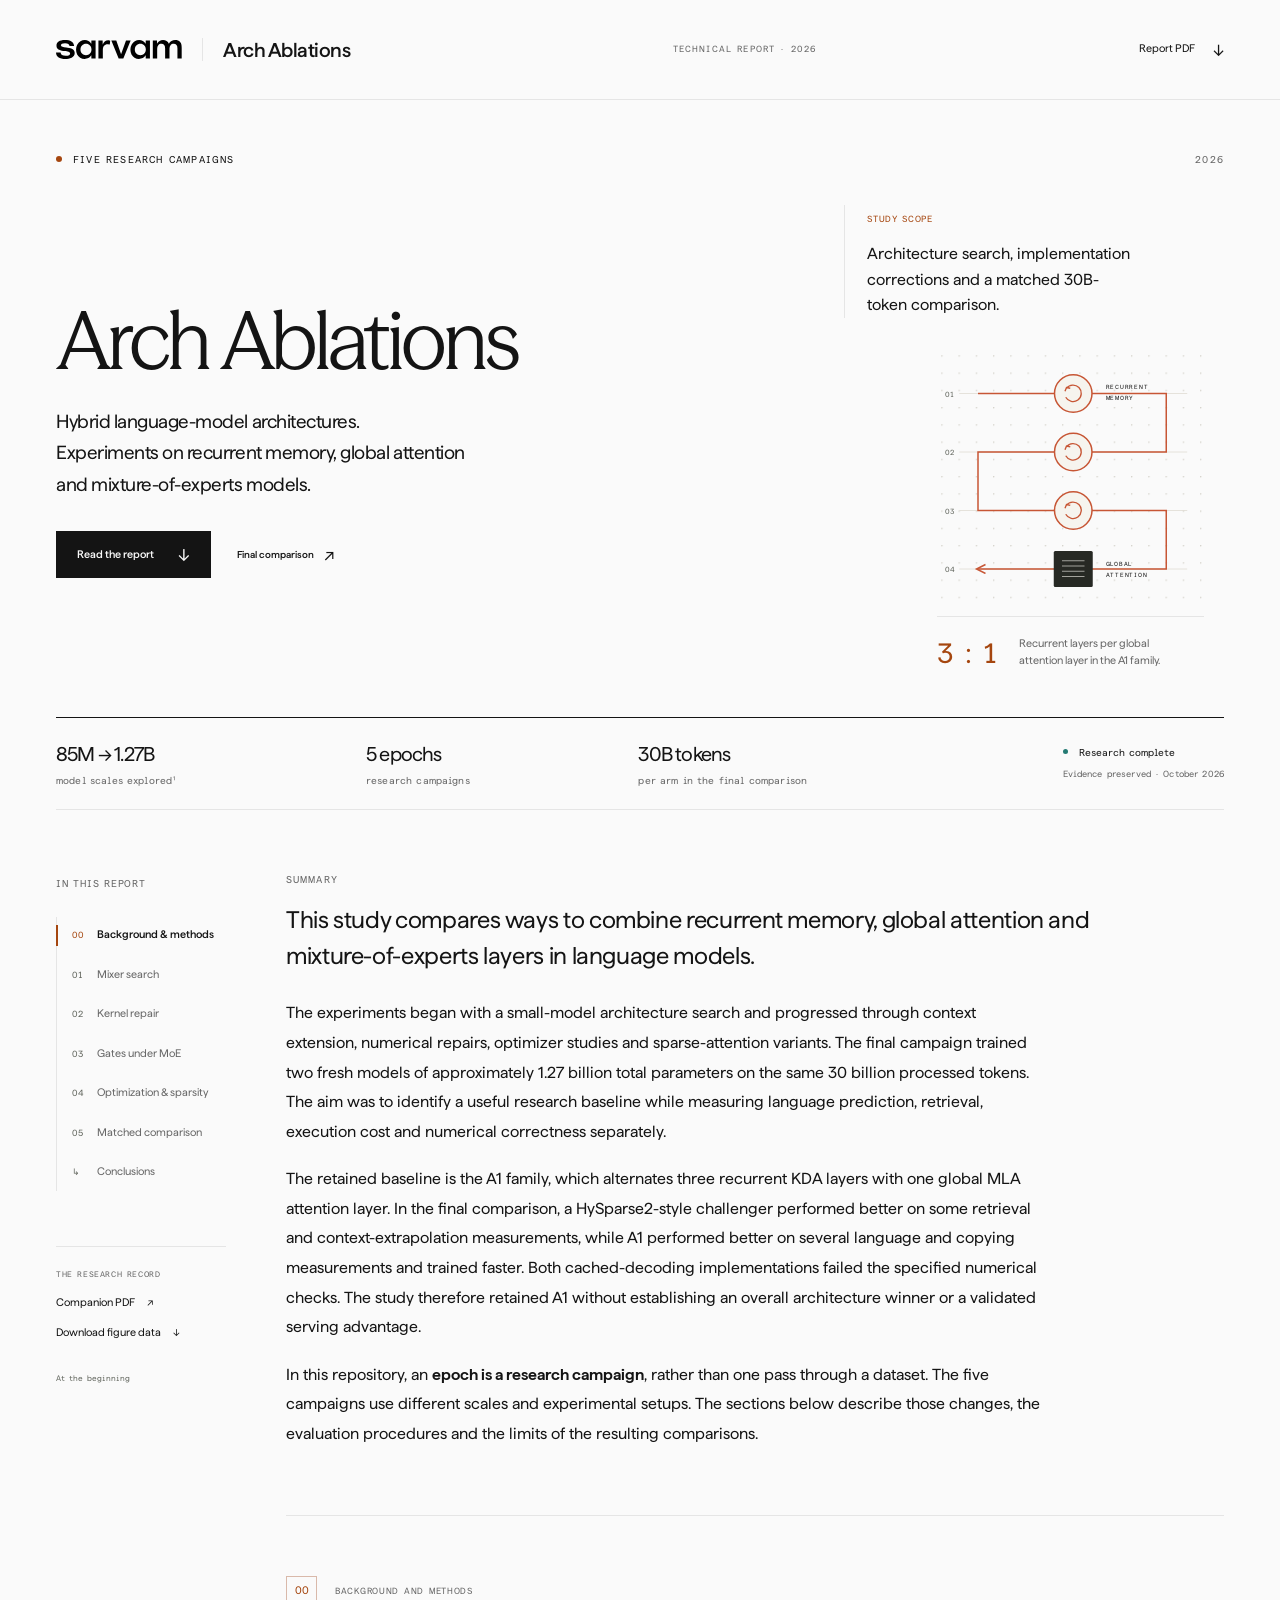
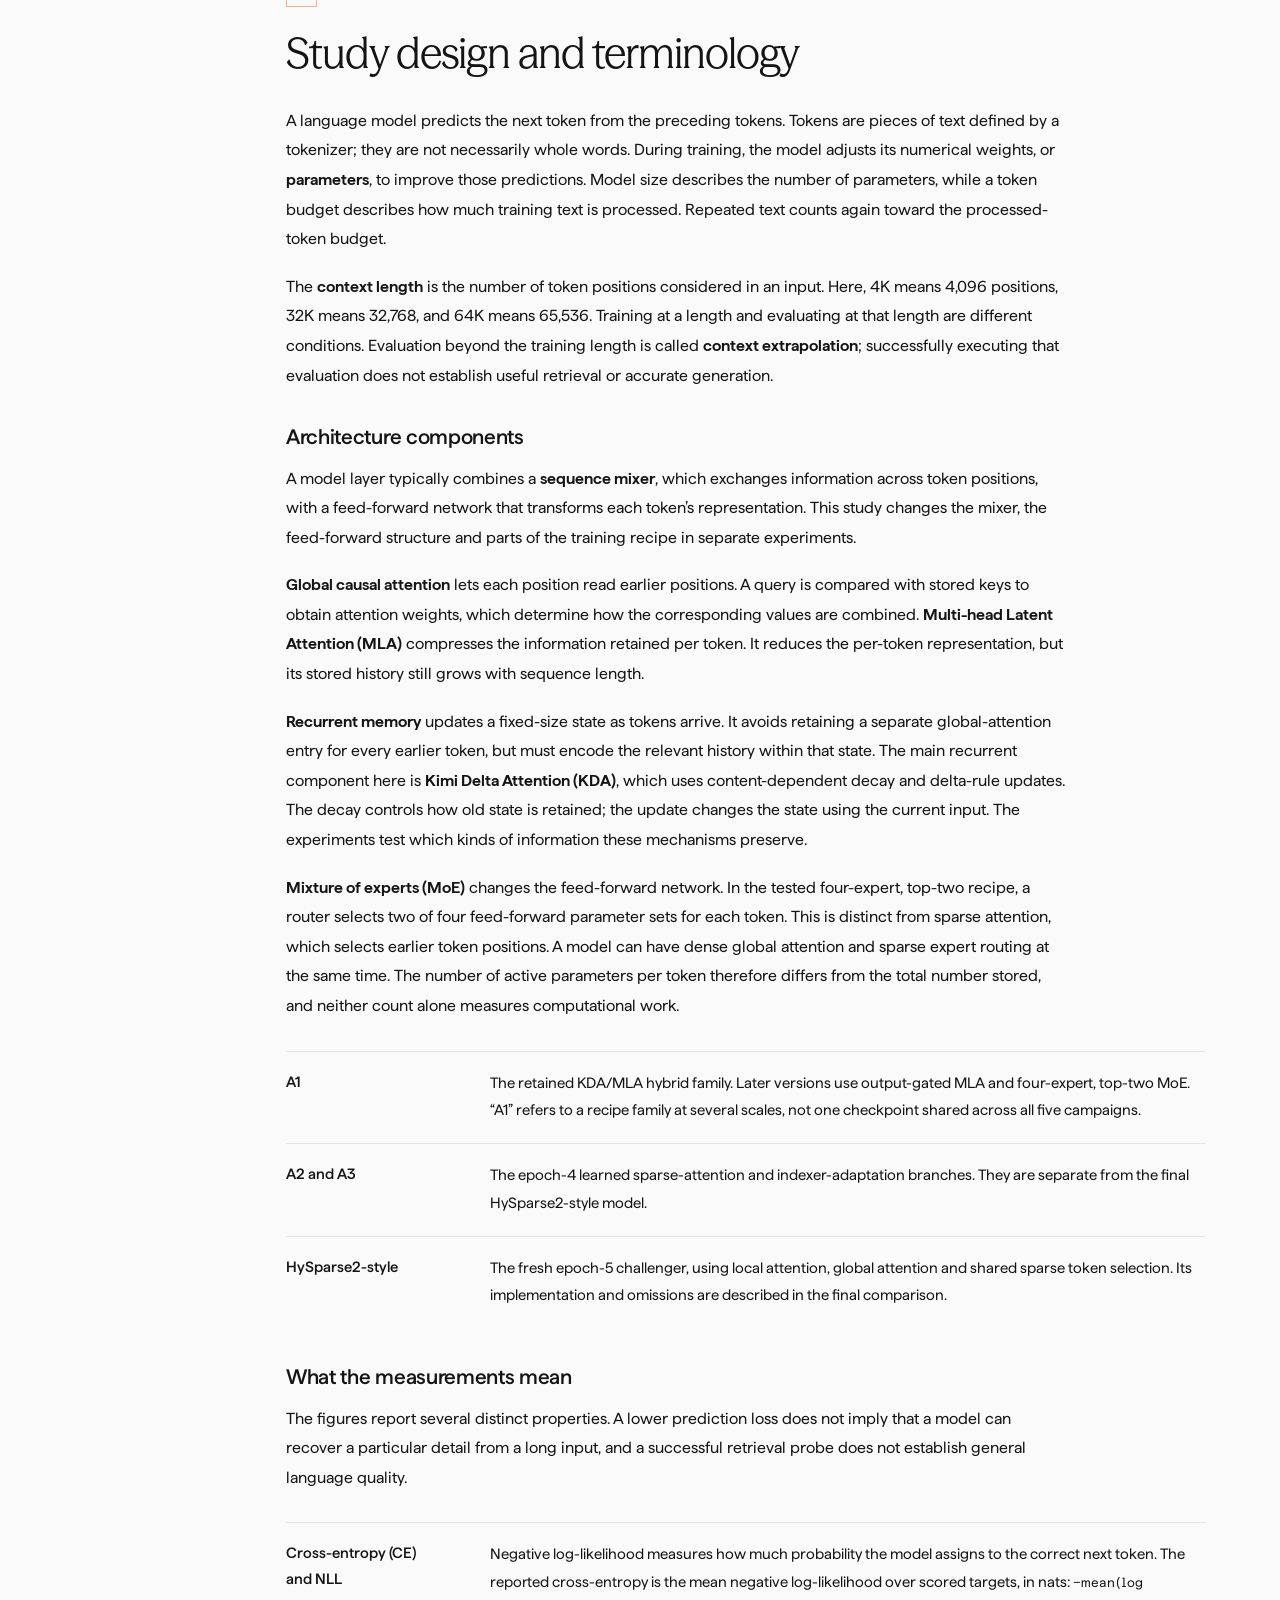
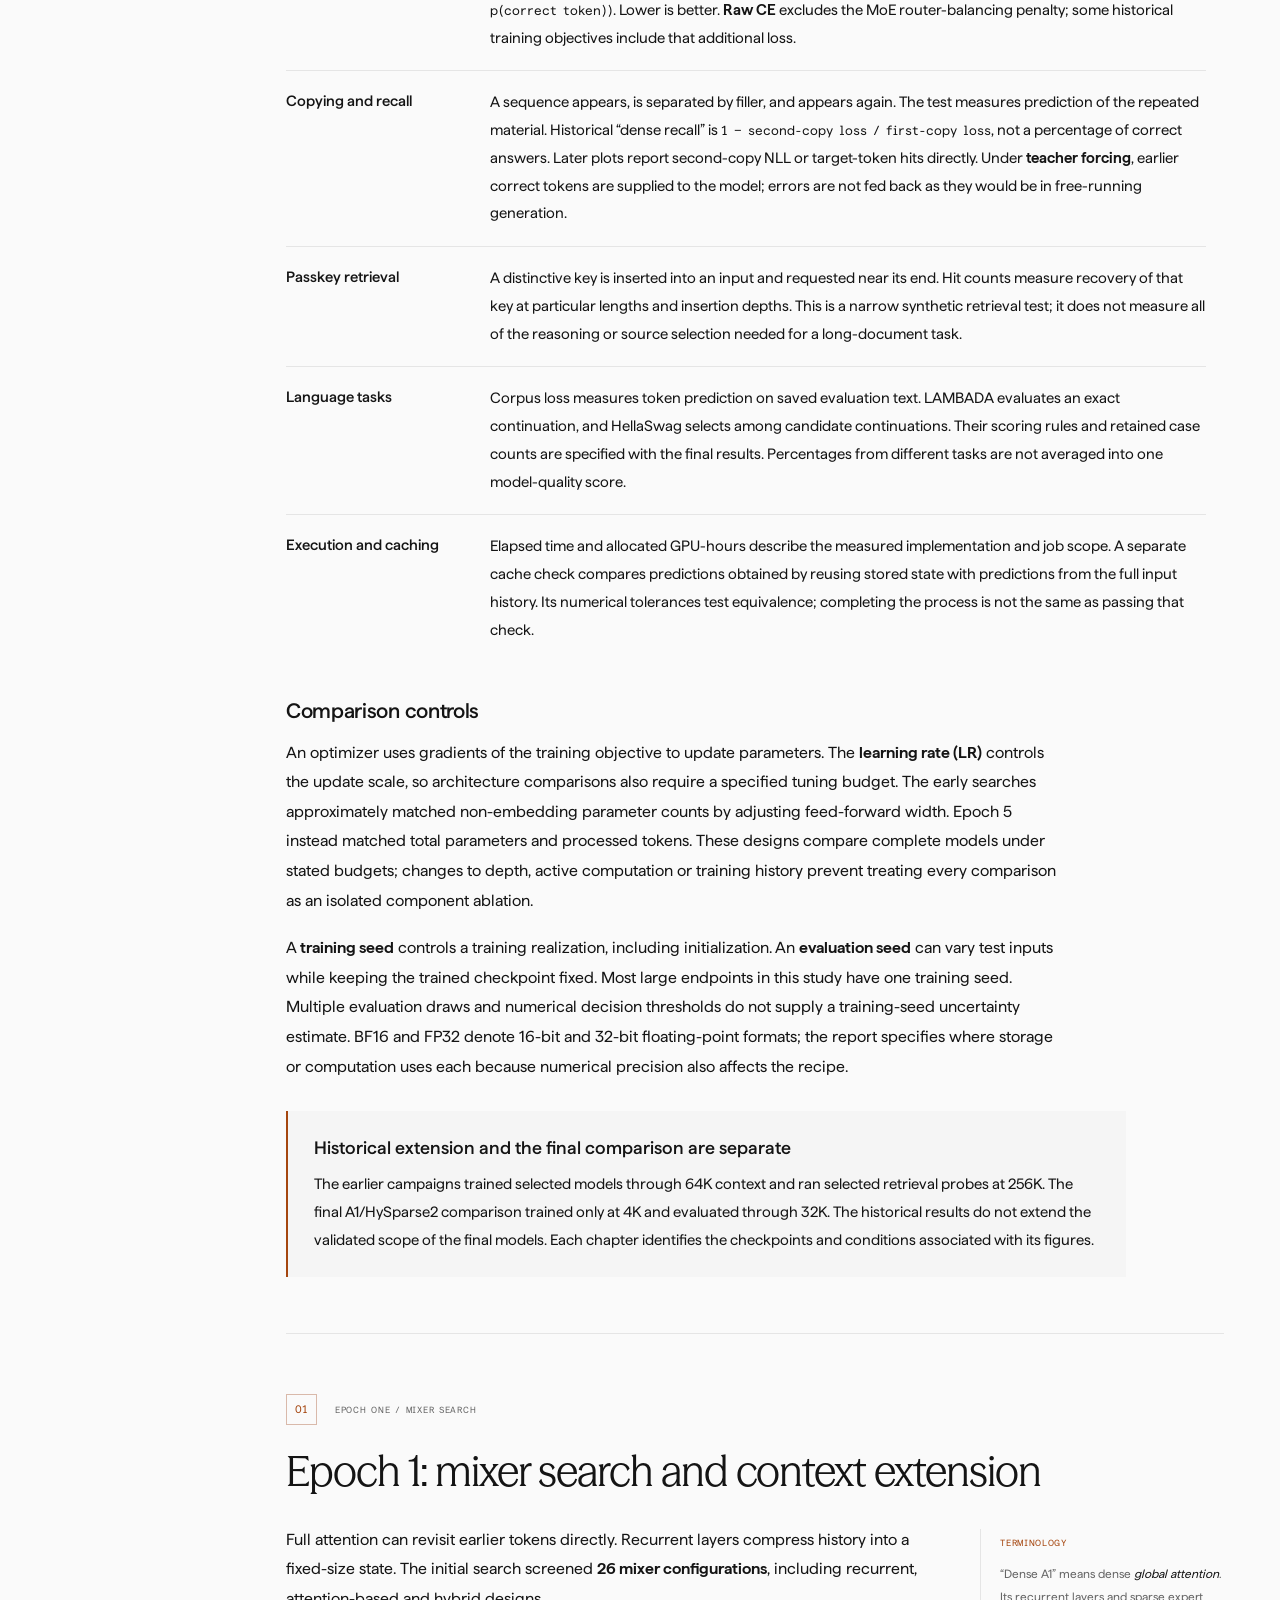
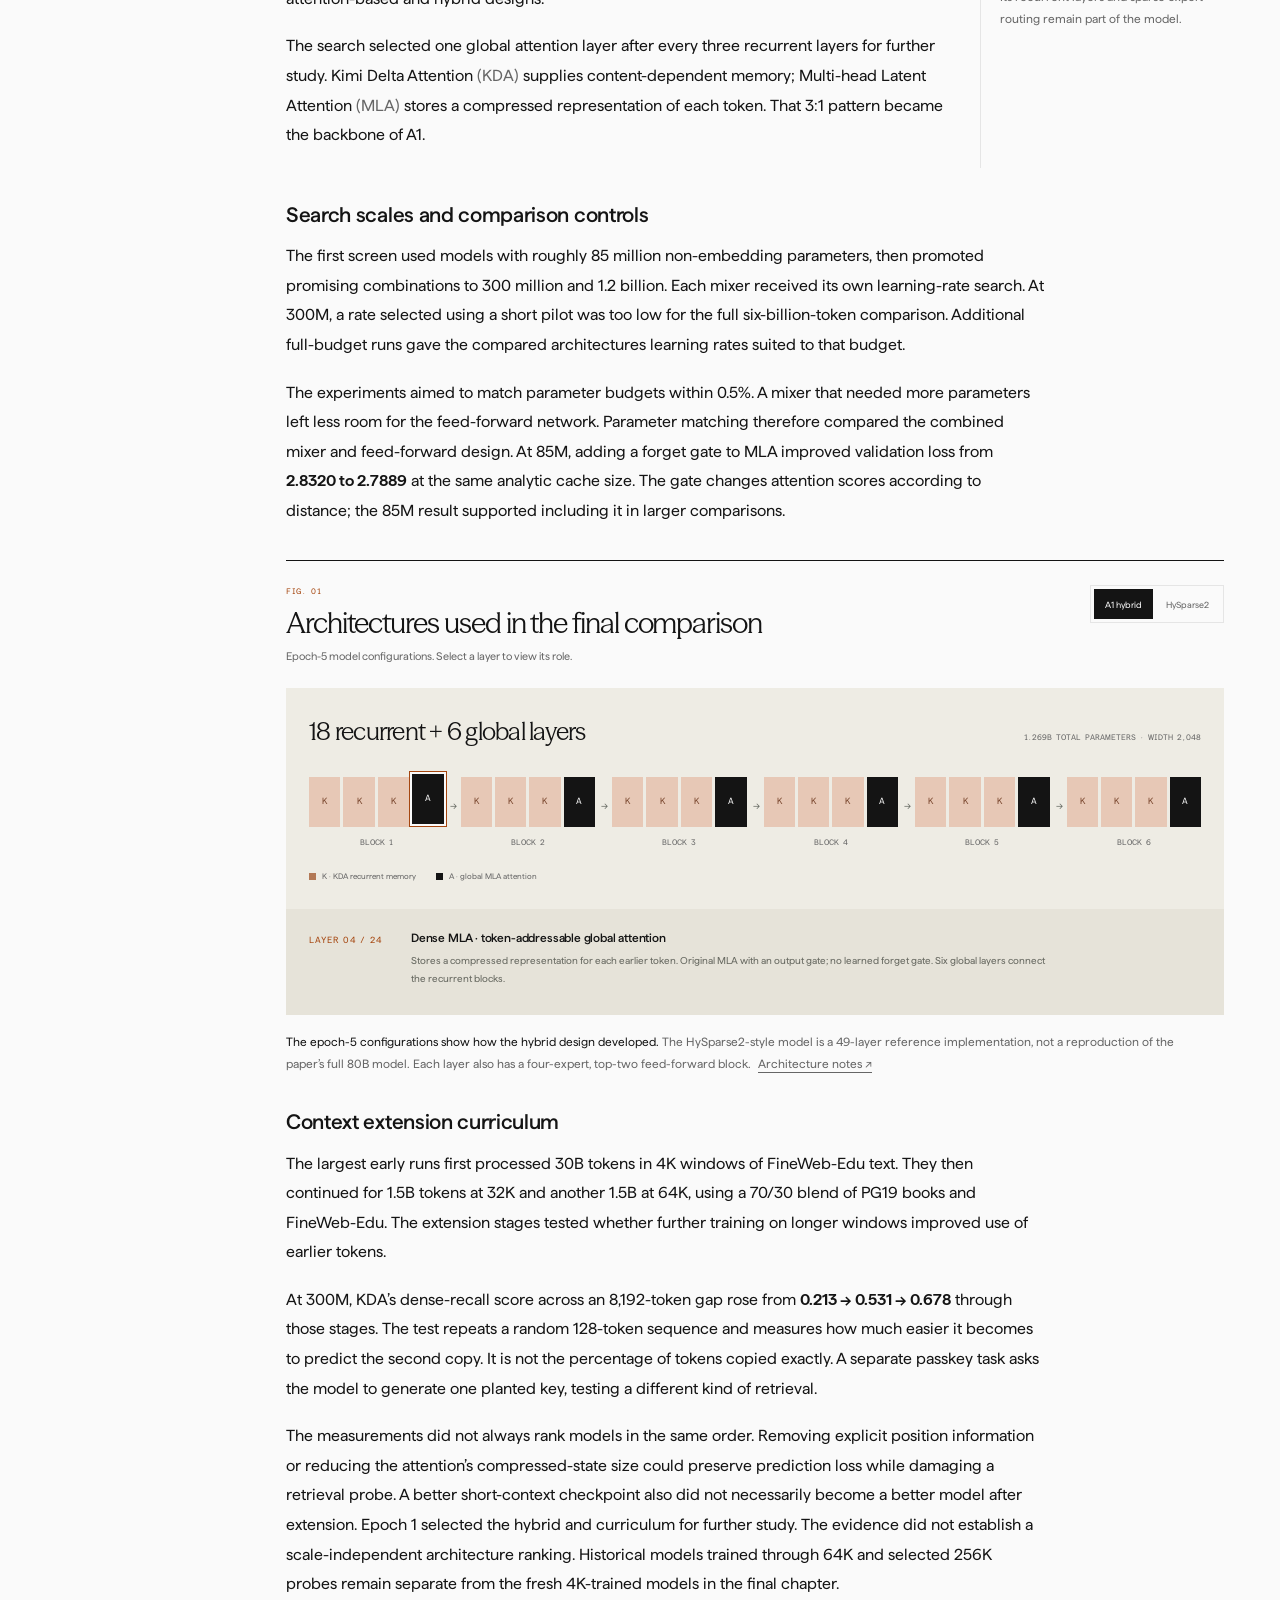
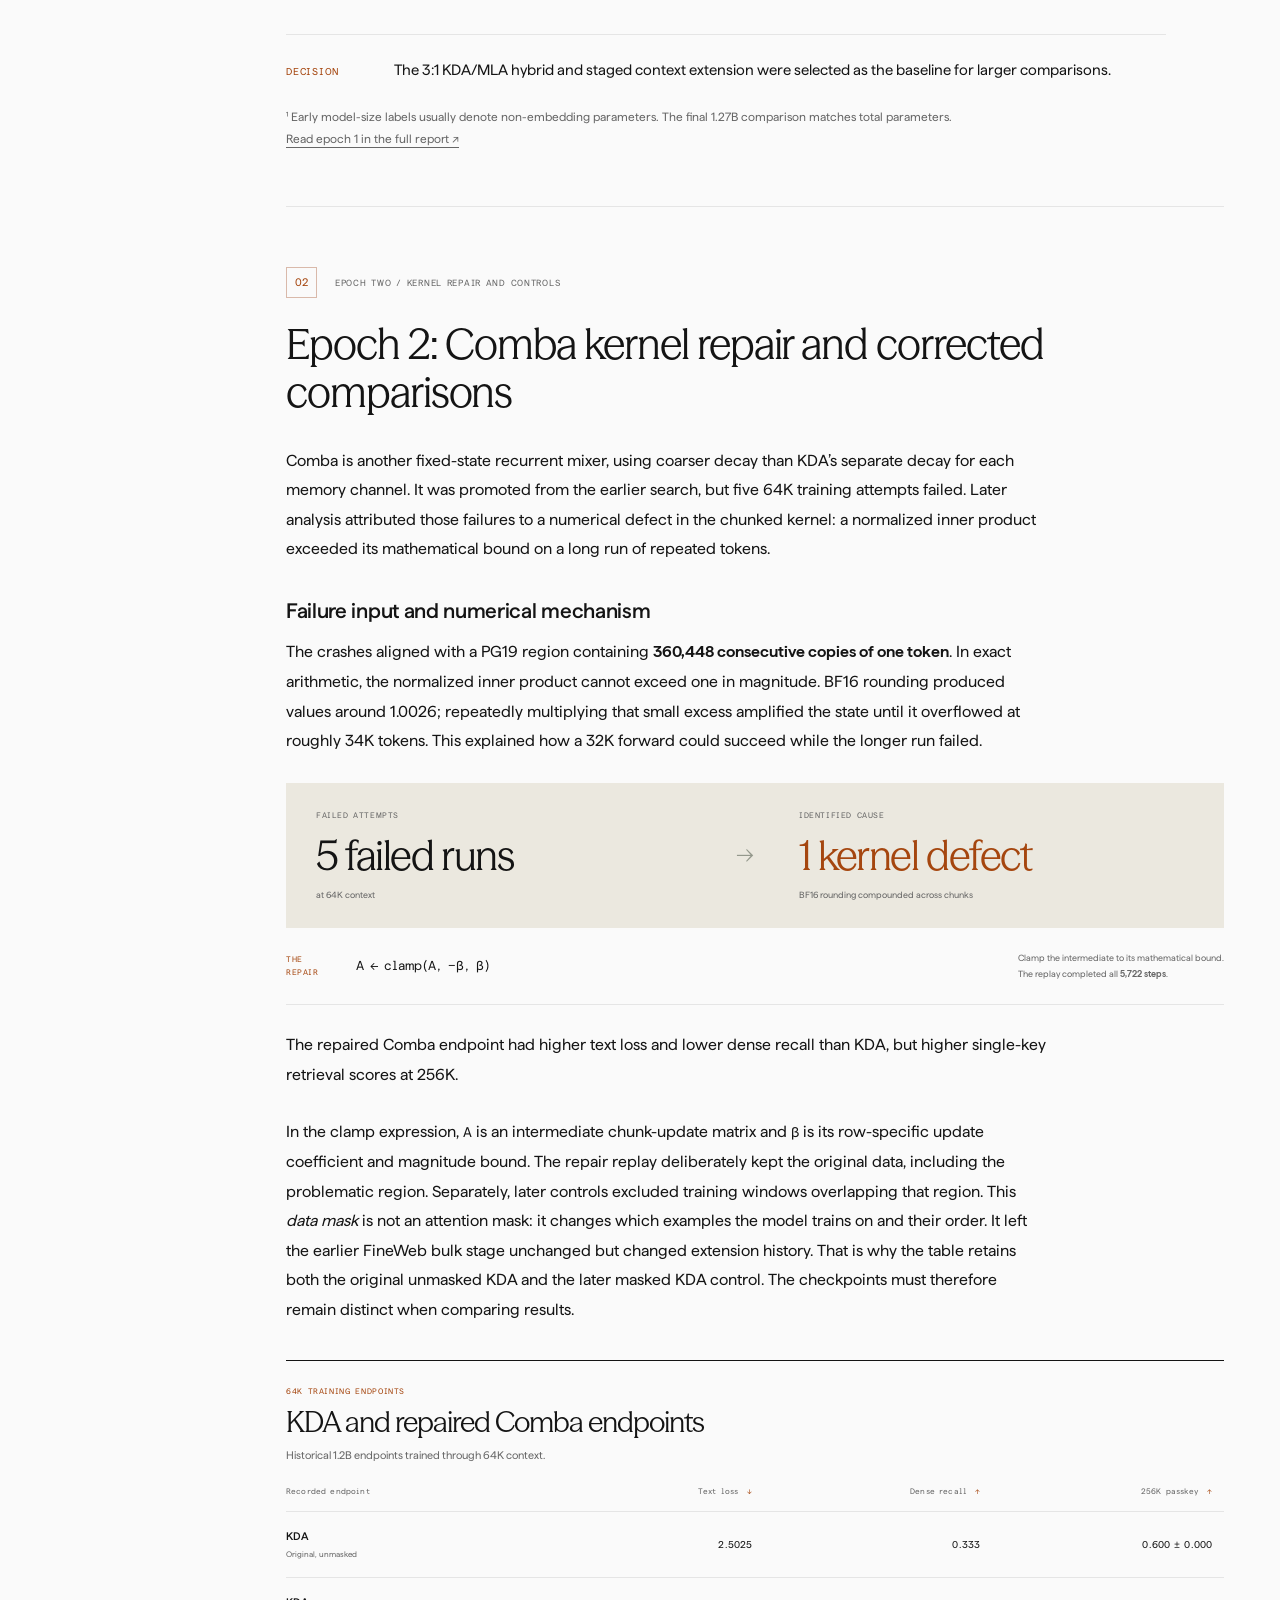
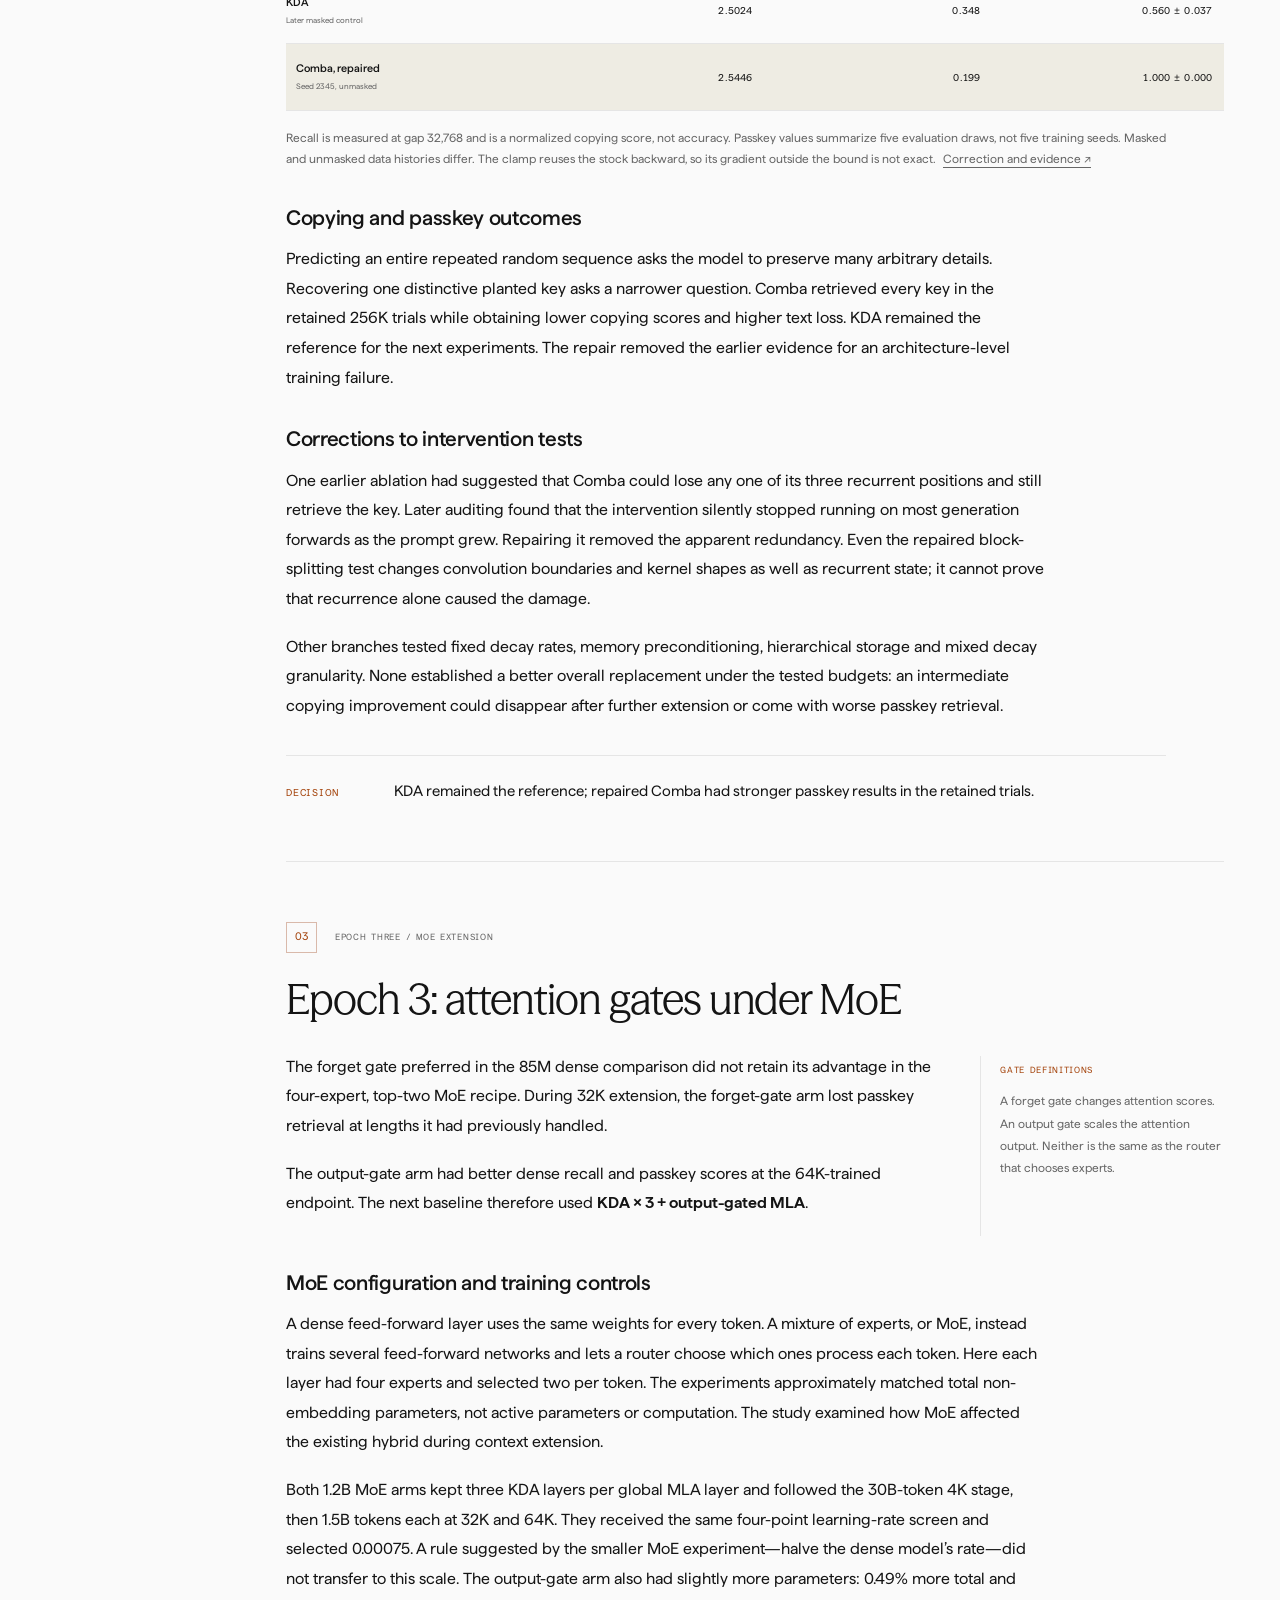
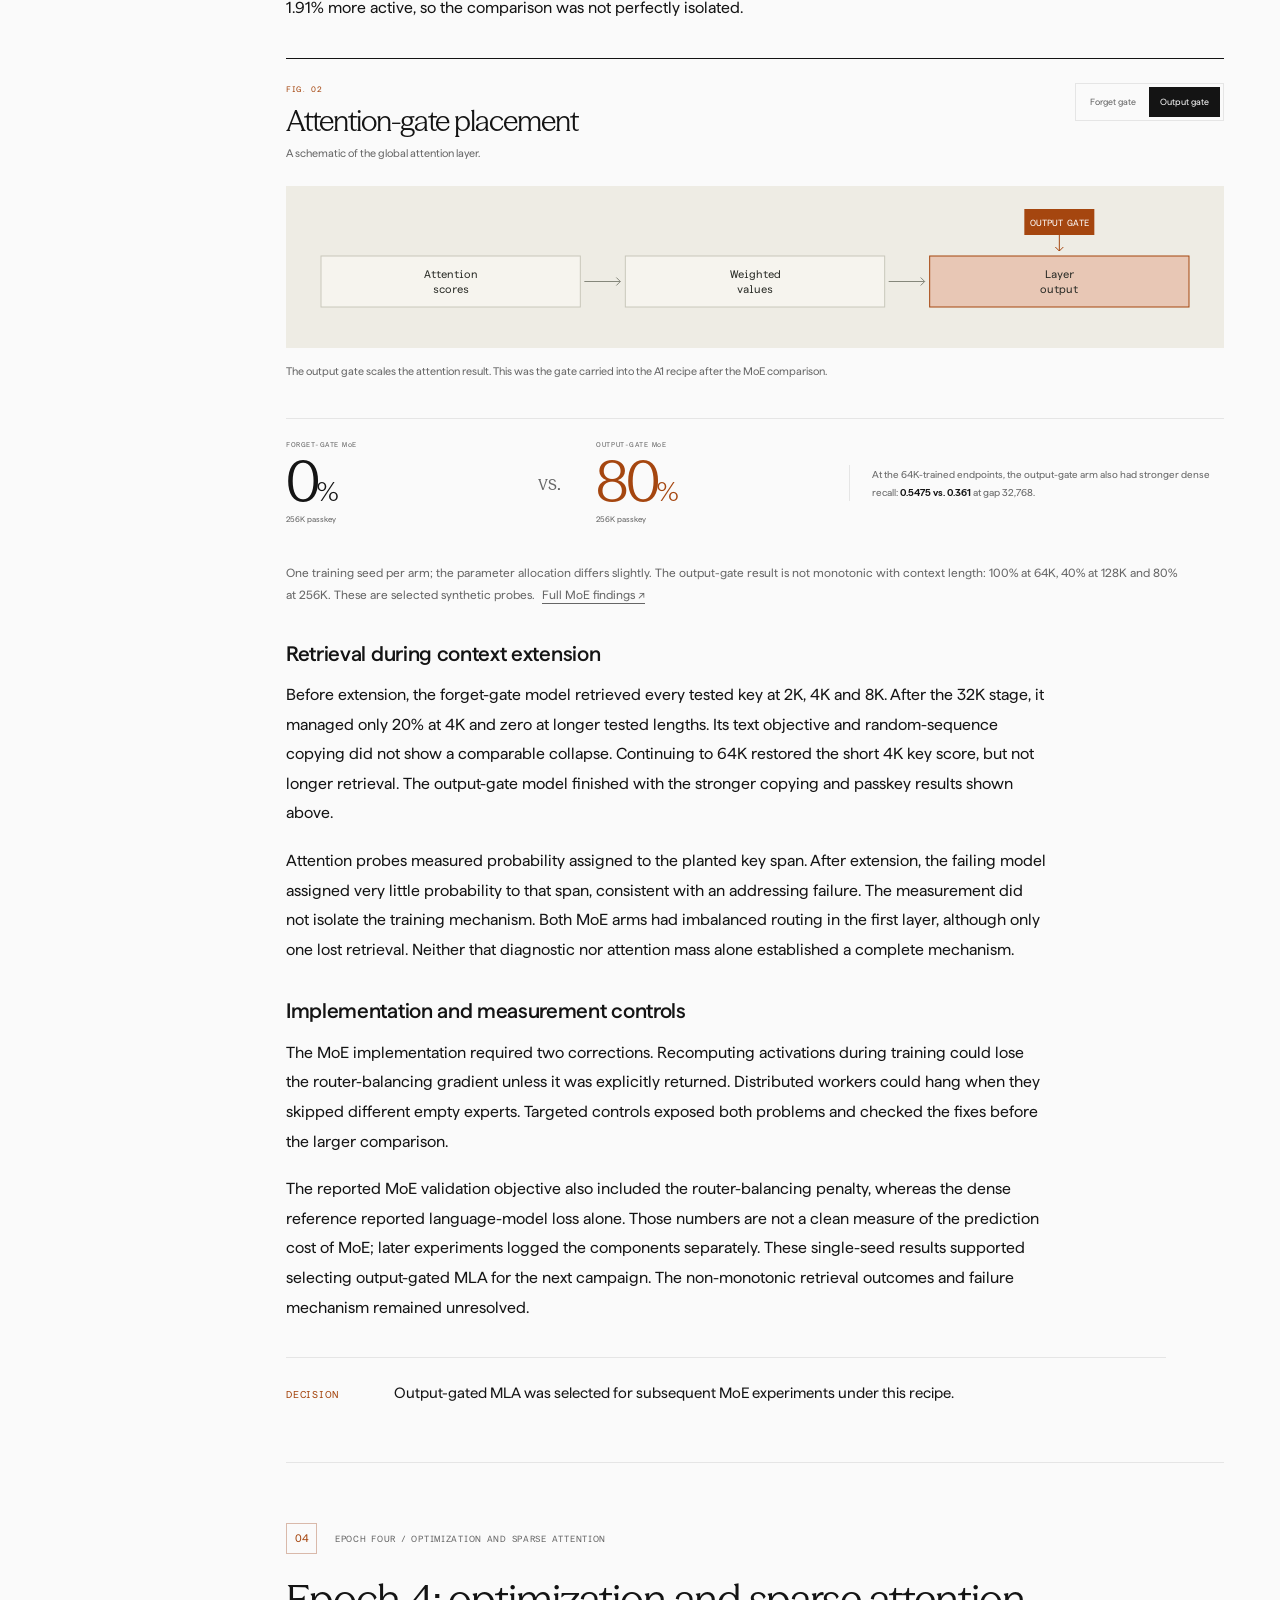
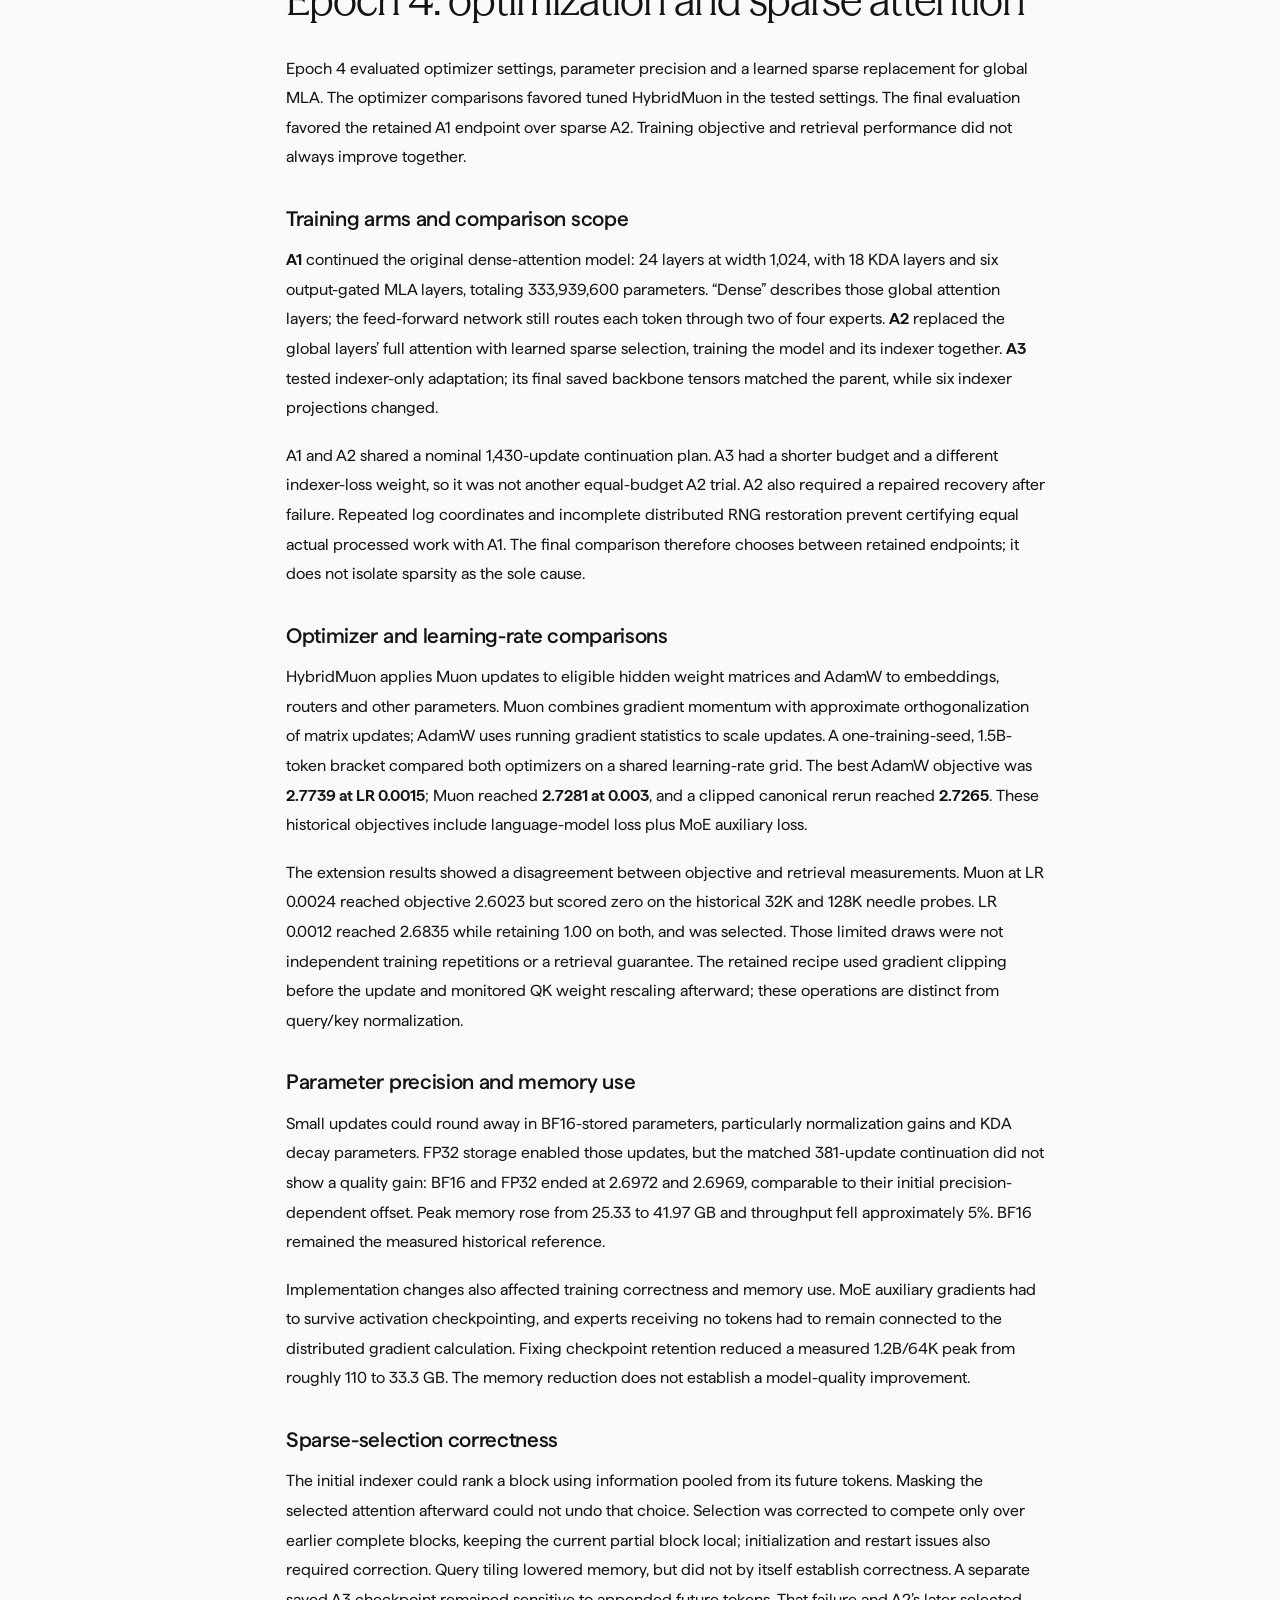
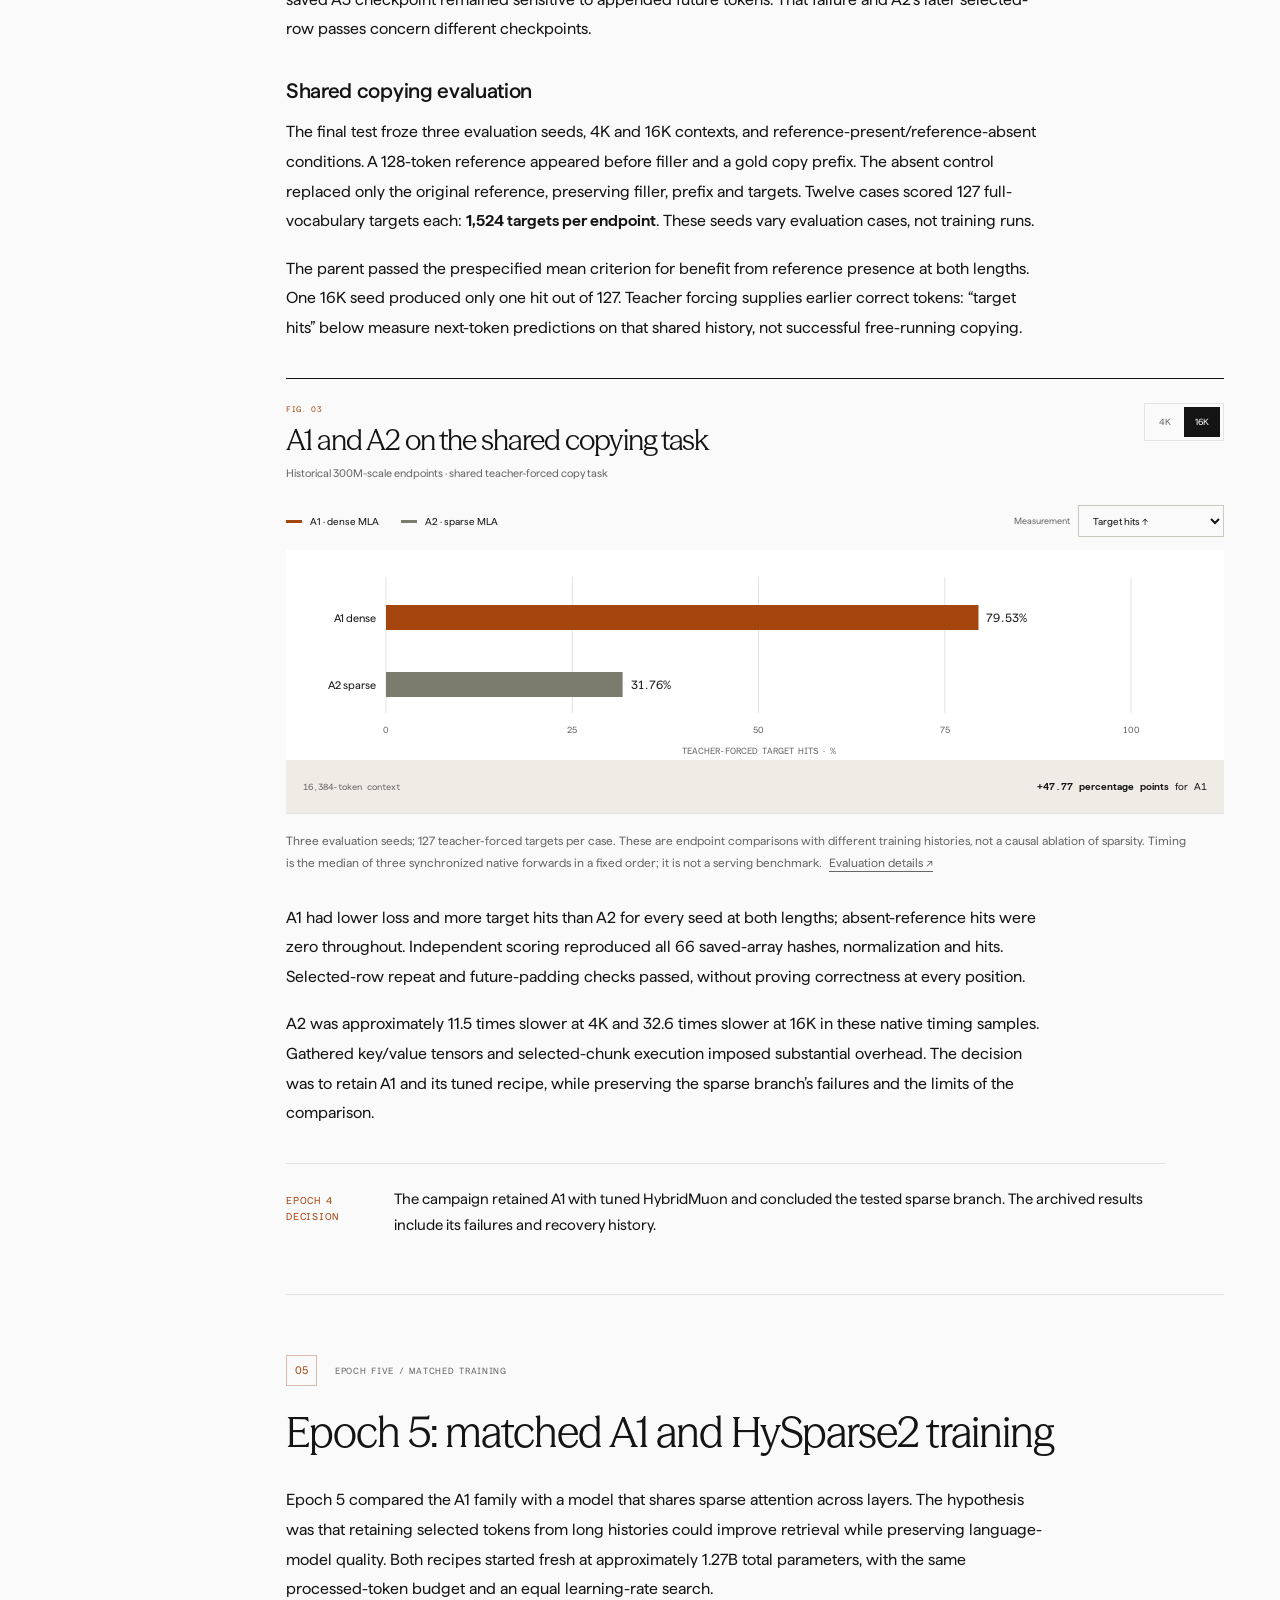
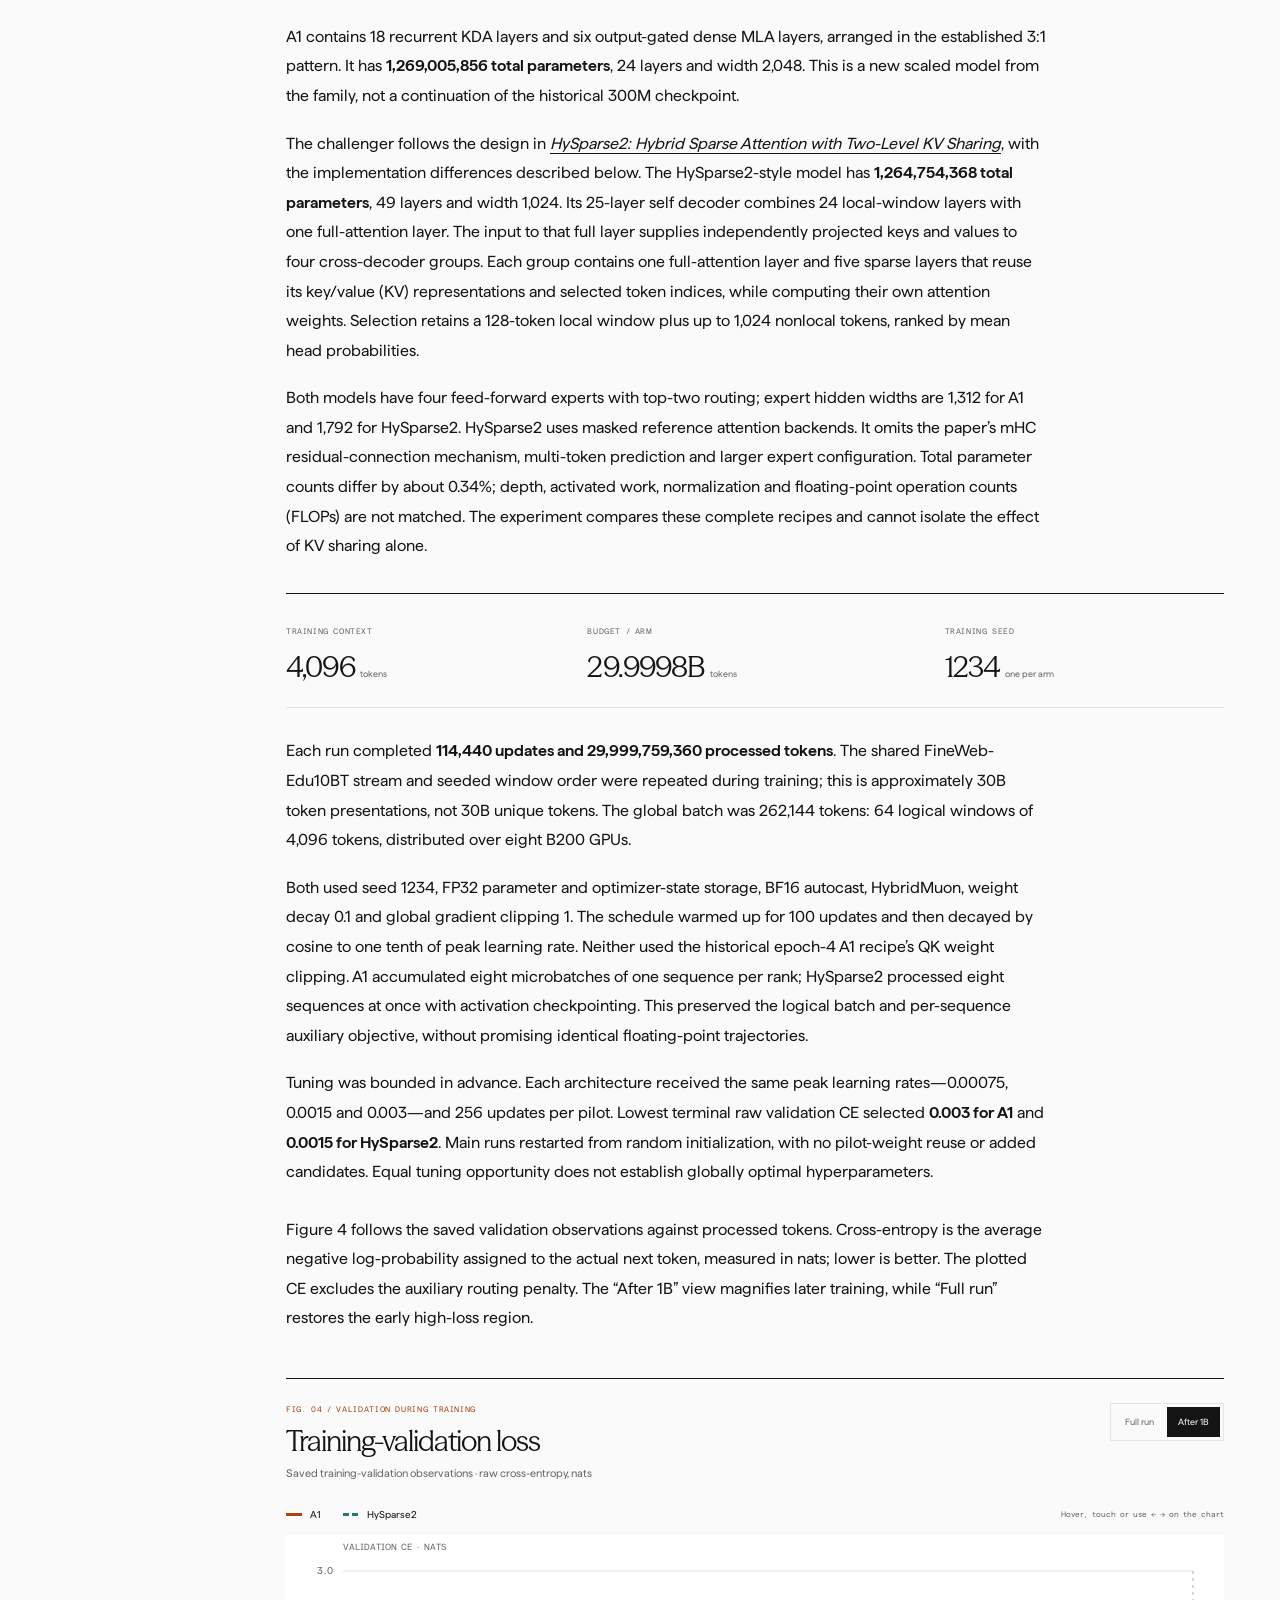
==== commit 2909b7b9: "Expand Arch Ablations into a standalone Sarvam research article" ====
--- a/index.html
+++ b/index.html
@@ -5,16 +5,17 @@
   <meta name="viewport" content="width=device-width, initial-scale=1">
   <meta name="theme-color" content="#f6f4ee">
   <meta name="description" content="Five epochs of hybrid language-model research: recurrent memory, global attention, mixture of experts, and a matched 30B-token comparison. Explore the evidence, corrections, and trade-offs.">
-  <meta property="og:title" content="Autoresearch — Memory, attention, and the space between">
-  <meta property="og:description" content="An interactive field report from five epochs of hybrid language-model research.">
+  <meta property="og:title" content="Arch Ablations — Hybrid language-model research | Sarvam">
+  <meta property="og:description" content="A technical account of five research campaigns on hybrid language-model architectures, methods and measured results.">
   <meta property="og:type" content="article">
   <meta property="og:url" content="https://rahul-sarvam.github.io/autoresearch-report/">
   <meta property="og:image" content="https://rahul-sarvam.github.io/autoresearch-report/assets/social-preview.png">
   <link rel="canonical" href="https://rahul-sarvam.github.io/autoresearch-report/">
-  <title>Autoresearch — Memory, attention, and the space between</title>
-  <link rel="icon" href="assets/favicon.svg" type="image/svg+xml">
-  <link rel="preload" href="assets/fonts/newsreader-normal-400.woff2" as="font" type="font/woff2" crossorigin>
+  <title>Arch Ablations — Hybrid language-model research | Sarvam</title>
+  <link rel="icon" href="assets/sarvam-mark.svg" type="image/svg+xml">
+  <link rel="preload" href="assets/fonts/sarvam-matter-regular.woff2" as="font" type="font/woff2" crossorigin>
   <link rel="stylesheet" href="assets/fonts/fonts.css">
+  <link rel="stylesheet" href="assets/fonts/sarvam-fonts.css">
   <link rel="stylesheet" href="styles.css">
   <script src="app.js" defer></script>
 </head>
@@ -22,25 +23,25 @@
   <a class="skip-link" href="#main">Skip to the report</a>
   <div class="reading-progress" aria-hidden="true"><span id="reading-progress"></span></div>
   <header class="masthead">
-    <a class="wordmark" href="#top" aria-label="Autoresearch home"><svg viewBox="0 0 28 28" aria-hidden="true"><path d="M3 23V5h5v18M12 23V5h5v18M21 23V5h5v18"/></svg>autoresearch<span class="wordmark-period">.</span></a>
-    <span class="masthead-center">A FIELD REPORT ON LANGUAGE MODELS</span>
-    <a class="text-link masthead-link" href="report.pdf">Read the paper <span aria-hidden="true">↗</span></a>
+    <div class="brand-lockup"><a class="sarvam-link" href="https://www.sarvam.ai/" aria-label="Sarvam website"><img src="assets/sarvam-logo.svg" width="202" height="32" alt="Sarvam"></a><span class="brand-divider" aria-hidden="true"></span><a class="wordmark" href="#top">Arch Ablations</a></div>
+    <span class="masthead-center">TECHNICAL REPORT · 2026</span>
+    <a class="text-link masthead-link" href="report.pdf"><span class="download-label">Report PDF</span><span aria-hidden="true">↓</span></a>
   </header>
 
   <main id="main">
     <section class="hero" id="top" aria-labelledby="hero-title">
-      <div class="hero-kicker"><span class="small-dot"></span> FIVE EPOCHS OF EXPERIMENTS <span class="hero-year">2026</span></div>
+      <div class="hero-kicker"><span class="small-dot"></span> FIVE RESEARCH CAMPAIGNS <span class="hero-year">2026</span></div>
       <div class="hero-grid">
         <div class="hero-main">
-          <h1 id="hero-title">Memory,<br>attention,<br>and the <em>space<br class="desktop-break"> between.</em></h1>
-          <p class="hero-deck">What should a language model remember?<br>We tested the architectures. Then we tested<br class="desktop-break"> the explanations.</p>
-          <div class="hero-actions"><a class="button primary" href="#epoch-1">Explore the research <span aria-hidden="true">↓</span></a><a class="text-link" href="#epoch-5">Jump to the final comparison <span aria-hidden="true">↗</span></a></div>
+          <h1 id="hero-title">Arch Ablations</h1>
+          <p class="hero-deck">Hybrid language-model architectures. <br>Experiments on recurrent memory, global attention<br class="desktop-break"> and mixture-of-experts models.</p>
+          <div class="hero-actions"><a class="button primary" href="#reader-guide">Read the report <span aria-hidden="true">↓</span></a><a class="text-link" href="#epoch-5">Final comparison <span aria-hidden="true">↗</span></a></div>
         </div>
         <div class="hero-right">
-          <div class="hero-annotation"><span class="mono">THE QUESTION</span><p>Can fixed-state memory and selective attention preserve what matters, at a lower cost?</p></div>
+          <div class="hero-annotation"><span class="mono">STUDY SCOPE</span><p>Architecture search, implementation corrections and a matched 30B-token comparison.</p></div>
           <div class="hero-art" aria-label="Schematic: three recurrent memory layers followed by one global attention layer">
             <svg viewBox="0 0 400 370" role="img" aria-labelledby="hero-art-title">
-              <title id="hero-art-title">The hybrid idea: three recurrent layers, one global attention layer</title>
+              <title id="hero-art-title">Mixer search: three recurrent layers, one global attention layer</title>
               <defs><pattern id="hero-grid" width="23" height="23" patternUnits="userSpaceOnUse"><circle cx="1" cy="1" r=".85" fill="#c6c3b8"/></pattern><marker id="hero-arrow" markerWidth="8" markerHeight="8" refX="5" refY="3" orient="auto"><path d="M0,0 L6,3 L0,6" fill="none" stroke="#c75635"/></marker></defs>
               <rect x="12" y="6" width="376" height="348" fill="url(#hero-grid)"/>
               <path d="M47 74H351M47 152H351M47 230H351M47 308H351" stroke="#dedad0"/>
@@ -52,89 +53,273 @@
               <text x="28" y="78" class="hero-svg-index">01</text><text x="28" y="156" class="hero-svg-index">02</text><text x="28" y="234" class="hero-svg-index">03</text><text x="28" y="312" class="hero-svg-index">04</text>
               <text x="242" y="68" class="hero-svg-text">RECURRENT</text><text x="242" y="83" class="hero-svg-text">MEMORY</text><text x="242" y="304" class="hero-svg-text">GLOBAL</text><text x="242" y="319" class="hero-svg-text">ATTENTION</text>
             </svg>
-            <div class="hero-art-caption"><span class="mono">3 : 1</span><span>A small pattern.<br>A long investigation.</span></div>
+            <div class="hero-art-caption"><span class="mono">3 : 1</span><span>Recurrent layers per global<br>attention layer in the A1 family.</span></div>
           </div>
         </div>
       </div>
-      <div class="hero-foot"><span>85M → 1.27B <small>model scales explored¹</small></span><span>5 epochs <small>of decisions & corrections</small></span><span>30B tokens <small>per arm in the final comparison</small></span><span class="hero-status"><i></i> Research complete<small>Evidence preserved · October 2026</small></span></div>
+      <div class="hero-foot"><span>85M → 1.27B <small>model scales explored¹</small></span><span>5 epochs <small>research campaigns</small></span><span>30B tokens <small>per arm in the final comparison</small></span><span class="hero-status"><i></i> Research complete<small>Evidence preserved · October 2026</small></span></div>
     </section>
 
     <div class="report-layout">
       <aside class="chapter-rail" aria-label="Report navigation">
-        <div class="rail-inner"><span class="mono rail-title">IN THIS REPORT</span><nav id="chapter-nav"><a href="#epoch-1" class="active"><span>01</span>The hybrid idea</a><a href="#epoch-2"><span>02</span>A corrected story</a><a href="#epoch-3"><span>03</span>The gate matters</a><a href="#epoch-4"><span>04</span>Keep the dense layer</a><a href="#epoch-5"><span>05</span>The matched trial</a><a href="#conclusion"><span>↳</span>What we keep</a></nav><div class="rail-footer"><span class="mono">THE RESEARCH RECORD</span><a href="report.pdf">Full paper <span aria-hidden="true">↗</span></a><a href="data.json" download>Download figure data <span aria-hidden="true">↓</span></a><span class="rail-reading" id="reading-label">At the beginning</span></div></div>
+        <div class="rail-inner"><span class="mono rail-title">IN THIS REPORT</span><nav id="chapter-nav"><a href="#reader-guide" class="active"><span>00</span>Background & methods</a><a href="#epoch-1"><span>01</span>Mixer search</a><a href="#epoch-2"><span>02</span>Kernel repair</a><a href="#epoch-3"><span>03</span>Gates under MoE</a><a href="#epoch-4"><span>04</span>Optimization & sparsity</a><a href="#epoch-5"><span>05</span>Matched comparison</a><a href="#conclusion"><span>↳</span>Conclusions</a></nav><div class="rail-footer"><span class="mono">THE RESEARCH RECORD</span><a href="report.pdf">Companion PDF <span aria-hidden="true">↗</span></a><a href="data.json" download>Download figure data <span aria-hidden="true">↓</span></a><span class="rail-reading" id="reading-label">At the beginning</span></div></div>
       </aside>
       <div class="report-content">
-        <section class="opening-note" aria-label="Report overview"><p class="eyebrow">THE THROUGH LINE</p><p>The best loss, the best retrieval, and the cheapest implementation were rarely the same model. This is the story of how five rounds of experiments made that distinction clearer.</p><div class="scope-line"><span>Real runs</span><span>Corrected conclusions</span><span>Open questions retained</span></div></section>
+<section class="opening-note" aria-label="Report summary">
+  <p class="eyebrow">SUMMARY</p>
+  <p>This study compares ways to combine recurrent memory, global attention and mixture-of-experts layers in language models.</p>
+  <div class="prose opening-context">
+    <p>The experiments began with a small-model architecture search and progressed through context extension, numerical repairs, optimizer studies and sparse-attention variants. The final campaign trained two fresh models of approximately 1.27 billion total parameters on the same 30 billion processed tokens. The aim was to identify a useful research baseline while measuring language prediction, retrieval, execution cost and numerical correctness separately.</p>
+    <p>The retained baseline is the A1 family, which alternates three recurrent KDA layers with one global MLA attention layer. In the final comparison, a HySparse2-style challenger performed better on some retrieval and context-extrapolation measurements, while A1 performed better on several language and copying measurements and trained faster. Both cached-decoding implementations failed the specified numerical checks. The study therefore retained A1 without establishing an overall architecture winner or a validated serving advantage.</p>
+    <p>In this repository, an <strong>epoch is a research campaign</strong>, rather than one pass through a dataset. The five campaigns use different scales and experimental setups. The sections below describe those changes, the evaluation procedures and the limits of the resulting comparisons.</p>
+  </div>
+</section>
+
+<section id="reader-guide" class="chapter reader-guide" aria-labelledby="reader-guide-title">
+  <div class="chapter-heading"><span class="chapter-number">00</span><span class="eyebrow">BACKGROUND AND METHODS</span></div>
+  <h2 id="reader-guide-title">Study design and terminology</h2>
+  <div class="prose">
+    <p>A language model predicts the next token from the preceding tokens. Tokens are pieces of text defined by a tokenizer; they are not necessarily whole words. During training, the model adjusts its numerical weights, or <strong>parameters</strong>, to improve those predictions. Model size describes the number of parameters, while a token budget describes how much training text is processed. Repeated text counts again toward the processed-token budget.</p>
+    <p>The <strong>context length</strong> is the number of token positions considered in an input. Here, 4K means 4,096 positions, 32K means 32,768, and 64K means 65,536. Training at a length and evaluating at that length are different conditions. Evaluation beyond the training length is called <strong>context extrapolation</strong>; successfully executing that evaluation does not establish useful retrieval or accurate generation.</p>
+    <h3>Architecture components</h3>
+    <p>A model layer typically combines a <strong>sequence mixer</strong>, which exchanges information across token positions, with a feed-forward network that transforms each token’s representation. This study changes the mixer, the feed-forward structure and parts of the training recipe in separate experiments.</p>
+    <p><strong>Global causal attention</strong> lets each position read earlier positions. A query is compared with stored keys to obtain attention weights, which determine how the corresponding values are combined. <strong>Multi-head Latent Attention (MLA)</strong> compresses the information retained per token. It reduces the per-token representation, but its stored history still grows with sequence length.</p>
+    <p><strong>Recurrent memory</strong> updates a fixed-size state as tokens arrive. It avoids retaining a separate global-attention entry for every earlier token, but must encode the relevant history within that state. The main recurrent component here is <strong>Kimi Delta Attention (KDA)</strong>, which uses content-dependent decay and delta-rule updates. The decay controls how old state is retained; the update changes the state using the current input. The experiments test which kinds of information these mechanisms preserve.</p>
+    <p><strong>Mixture of experts (MoE)</strong> changes the feed-forward network. In the tested four-expert, top-two recipe, a router selects two of four feed-forward parameter sets for each token. This is distinct from sparse attention, which selects earlier token positions. A model can have dense global attention and sparse expert routing at the same time. The number of active parameters per token therefore differs from the total number stored, and neither count alone measures computational work.</p>
+  </div>
+  <dl class="term-guide" aria-label="Model names used in this report">
+    <div><dt>A1</dt><dd>The retained KDA/MLA hybrid family. Later versions use output-gated MLA and four-expert, top-two MoE. “A1” refers to a recipe family at several scales, not one checkpoint shared across all five campaigns.</dd></div>
+    <div><dt>A2 and A3</dt><dd>The epoch-4 learned sparse-attention and indexer-adaptation branches. They are separate from the final HySparse2-style model.</dd></div>
+    <div><dt>HySparse2-style</dt><dd>The fresh epoch-5 challenger, using local attention, global attention and shared sparse token selection. Its implementation and omissions are described in the final comparison.</dd></div>
+  </dl>
+  <div class="prose">
+    <h3>What the measurements mean</h3>
+    <p>The figures report several distinct properties. A lower prediction loss does not imply that a model can recover a particular detail from a long input, and a successful retrieval probe does not establish general language quality.</p>
+  </div>
+  <dl class="measurement-guide">
+    <div><dt>Cross-entropy (CE)<br>and NLL</dt><dd>Negative log-likelihood measures how much probability the model assigns to the correct next token. The reported cross-entropy is the mean negative log-likelihood over scored targets, in nats: <code>−mean(log p(correct token))</code>. Lower is better. <strong>Raw CE</strong> excludes the MoE router-balancing penalty; some historical training objectives include that additional loss.</dd></div>
+    <div><dt>Copying and recall</dt><dd>A sequence appears, is separated by filler, and appears again. The test measures prediction of the repeated material. Historical “dense recall” is <code>1 − second-copy loss / first-copy loss</code>, not a percentage of correct answers. Later plots report second-copy NLL or target-token hits directly. Under <strong>teacher forcing</strong>, earlier correct tokens are supplied to the model; errors are not fed back as they would be in free-running generation.</dd></div>
+    <div><dt>Passkey retrieval</dt><dd>A distinctive key is inserted into an input and requested near its end. Hit counts measure recovery of that key at particular lengths and insertion depths. This is a narrow synthetic retrieval test; it does not measure all of the reasoning or source selection needed for a long-document task.</dd></div>
+    <div><dt>Language tasks</dt><dd>Corpus loss measures token prediction on saved evaluation text. LAMBADA evaluates an exact continuation, and HellaSwag selects among candidate continuations. Their scoring rules and retained case counts are specified with the final results. Percentages from different tasks are not averaged into one model-quality score.</dd></div>
+    <div><dt>Execution and caching</dt><dd>Elapsed time and allocated GPU-hours describe the measured implementation and job scope. A separate cache check compares predictions obtained by reusing stored state with predictions from the full input history. Its numerical tolerances test equivalence; completing the process is not the same as passing that check.</dd></div>
+  </dl>
+  <div class="prose">
+    <h3>Comparison controls</h3>
+    <p>An optimizer uses gradients of the training objective to update parameters. The <strong>learning rate (LR)</strong> controls the update scale, so architecture comparisons also require a specified tuning budget. The early searches approximately matched non-embedding parameter counts by adjusting feed-forward width. Epoch 5 instead matched total parameters and processed tokens. These designs compare complete models under stated budgets; changes to depth, active computation or training history prevent treating every comparison as an isolated component ablation.</p>
+    <p>A <strong>training seed</strong> controls a training realization, including initialization. An <strong>evaluation seed</strong> can vary test inputs while keeping the trained checkpoint fixed. Most large endpoints in this study have one training seed. Multiple evaluation draws and numerical decision thresholds do not supply a training-seed uncertainty estimate. BF16 and FP32 denote 16-bit and 32-bit floating-point formats; the report specifies where storage or computation uses each because numerical precision also affects the recipe.</p>
+  </div>
+  <aside class="method-note" aria-label="Context-length scope">
+    <h3>Historical extension and the final comparison are separate</h3>
+    <p>The earlier campaigns trained selected models through 64K context and ran selected retrieval probes at 256K. The final A1/HySparse2 comparison trained only at 4K and evaluated through 32K. The historical results do not extend the validated scope of the final models. Each chapter identifies the checkpoints and conditions associated with its figures.</p>
+  </aside>
+</section>
+
 
         <section id="epoch-1" class="chapter" aria-labelledby="chapter-1-title">
-          <div class="chapter-heading"><span class="chapter-number">01</span><span class="eyebrow">EPOCH ONE / FINDING THE PATTERN</span></div>
-          <h2 id="chapter-1-title">A little attention.<br>A lot of memory.</h2>
-          <div class="intro-columns"><div class="prose"><p>Full attention can revisit earlier tokens directly. Recurrent layers compress history into a fixed-size state. The search began with <strong>26 mixer configurations</strong> and a question: how much global attention does a hybrid actually need?</p><p>One attention layer after every three recurrent layers offered a useful compromise. Kimi Delta Attention <span class="term">(KDA)</span> supplies content-dependent memory; Multi-head Latent Attention <span class="term">(MLA)</span> stores a compressed representation of each token. That 3:1 pattern became the backbone of A1.</p></div><aside class="margin-note"><span class="mono">A NECESSARY DISTINCTION</span><p>“Dense A1” means dense <em>global attention</em>. Its recurrent layers and sparse expert routing remain part of the model.</p></aside></div>
+          <div class="chapter-heading"><span class="chapter-number">01</span><span class="eyebrow">EPOCH ONE / MIXER SEARCH</span></div>
+          <h2 id="chapter-1-title">Epoch 1: mixer search and context extension</h2>
+          <div class="intro-columns"><div class="prose"><p>Full attention can revisit earlier tokens directly. Recurrent layers compress history into a fixed-size state. The initial search screened <strong>26 mixer configurations</strong>, including recurrent, attention-based and hybrid designs.</p><p>The search selected one global attention layer after every three recurrent layers for further study. Kimi Delta Attention <span class="term">(KDA)</span> supplies content-dependent memory; Multi-head Latent Attention <span class="term">(MLA)</span> stores a compressed representation of each token. That 3:1 pattern became the backbone of A1.</p></div><aside class="margin-note"><span class="mono">TERMINOLOGY</span><p>“Dense A1” means dense <em>global attention</em>. Its recurrent layers and sparse expert routing remain part of the model.</p></aside></div>
+          <div class="prose">
+            <h3>Search scales and comparison controls</h3>
+            <p>The first screen used models with roughly 85 million non-embedding parameters, then promoted promising combinations to 300 million and 1.2 billion. Each mixer received its own learning-rate search. At 300M, a rate selected using a short pilot was too low for the full six-billion-token comparison. Additional full-budget runs gave the compared architectures learning rates suited to that budget.</p>
+            <p>The experiments aimed to match parameter budgets within 0.5%. A mixer that needed more parameters left less room for the feed-forward network. Parameter matching therefore compared the combined mixer and feed-forward design. At 85M, adding a forget gate to MLA improved validation loss from <strong>2.8320 to 2.7889</strong> at the same analytic cache size. The gate changes attention scores according to distance; the 85M result supported including it in larger comparisons.</p>
+          </div>
           <figure class="figure architecture-figure">
-            <div class="figure-heading"><div><span class="figure-index">FIG. 01</span><h3>Two ways to organize memory</h3><p class="figure-subtitle">Explore the two final recipes. Select any layer to inspect its role.</p></div><div class="segmented" role="group" aria-label="Architecture"><button class="selected" data-architecture="a1" aria-pressed="true">A1 hybrid</button><button data-architecture="hysparse2" aria-pressed="false">HySparse2</button></div></div>
+            <div class="figure-heading"><div><span class="figure-index">FIG. 01</span><h3>Architectures used in the final comparison</h3><p class="figure-subtitle">Epoch-5 model configurations. Select a layer to view its role.</p></div><div class="segmented" role="group" aria-label="Architecture"><button class="selected" data-architecture="a1" aria-pressed="true">A1 hybrid</button><button data-architecture="hysparse2" aria-pressed="false">HySparse2</button></div></div>
             <div id="architecture-diagram" class="architecture-diagram"></div>
             <div class="layer-detail" id="layer-detail" aria-live="polite"></div>
-            <figcaption><span class="figure-note">A view of the epoch-5 model recipes, showing the design lineage.</span> The HySparse2-style model is a 49-layer reference implementation, not a reproduction of the paper’s full 80B model. Each layer also has a four-expert, top-two feed-forward block. <a class="source-link" href="report.html#5-epoch-5-fresh-matched-training-and-mixed-final-results">Architecture notes ↗</a></figcaption>
+            <figcaption><span class="figure-note">The epoch-5 configurations show how the hybrid design developed.</span> The HySparse2-style model is a 49-layer reference implementation, not a reproduction of the paper’s full 80B model. Each layer also has a four-expert, top-two feed-forward block. <a class="source-link" href="report.html#5-epoch-5-fresh-matched-training-and-mixed-final-results">Architecture notes ↗</a></figcaption>
           </figure>
-          <div class="takeaway"><span class="mono">CARRIED FORWARD</span><p>A hybrid pattern worth scaling. Small-model rankings remained provisional.</p></div>
+          <div class="prose">
+            <h3>Context extension curriculum</h3>
+            <p>The largest early runs first processed 30B tokens in 4K windows of FineWeb-Edu text. They then continued for 1.5B tokens at 32K and another 1.5B at 64K, using a 70/30 blend of PG19 books and FineWeb-Edu. The extension stages tested whether further training on longer windows improved use of earlier tokens.</p>
+            <p>At 300M, KDA’s dense-recall score across an 8,192-token gap rose from <strong>0.213 → 0.531 → 0.678</strong> through those stages. The test repeats a random 128-token sequence and measures how much easier it becomes to predict the second copy. It is not the percentage of tokens copied exactly. A separate passkey task asks the model to generate one planted key, testing a different kind of retrieval.</p>
+            <p>The measurements did not always rank models in the same order. Removing explicit position information or reducing the attention’s compressed-state size could preserve prediction loss while damaging a retrieval probe. A better short-context checkpoint also did not necessarily become a better model after extension. Epoch 1 selected the hybrid and curriculum for further study. The evidence did not establish a scale-independent architecture ranking. Historical models trained through 64K and selected 256K probes remain separate from the fresh 4K-trained models in the final chapter.</p>
+          </div>
+          <div class="takeaway"><span class="mono">DECISION</span><p>The 3:1 KDA/MLA hybrid and staged context extension were selected as the baseline for larger comparisons.</p></div>
           <p class="source-note">¹ Early model-size labels usually denote non-embedding parameters. The final 1.27B comparison matches total parameters. <a href="report.html#epoch-1-a-useful-hybrid-with-scale-dependent-rankings">Read epoch 1 in the full report ↗</a></p>
         </section>
 
         <section id="epoch-2" class="chapter" aria-labelledby="chapter-2-title">
-          <div class="chapter-heading"><span class="chapter-number">02</span><span class="eyebrow">EPOCH TWO / REPAIRING THE EXPLANATION</span></div>
-          <h2 id="chapter-2-title">The architecture<br>didn’t cause the crash.</h2>
-          <div class="prose"><p>Comba, the closest recurrent challenger, had failed in five 64K training attempts. The initial architecture-level interpretation was wrong. A numerical defect in the chunked kernel let a normalized inner product exceed its mathematical bound on a long run of repeated tokens.</p></div>
-          <div class="correction-strip"><div><span class="mono">THE ORIGINAL OBSERVATION</span><strong>5 failed runs</strong><span>at 64K context</span></div><div class="correction-arrow" aria-hidden="true">→</div><div><span class="mono">THE CORRECTED EXPLANATION</span><strong>1 kernel defect</strong><span>BF16 rounding compounded across chunks</span></div></div>
-          <div class="repair-line"><span class="mono">THE REPAIR</span><code>A ← clamp(A, −β, β)</code><p>Restore the mathematical bound.<br>The formerly failing run completed all <strong>5,722 steps</strong>.</p></div>
-          <div class="prose"><p>Once repaired, Comba could train. The result became a trade-off: KDA retained better text loss and dense recall, while repaired Comba retrieved a single planted key more reliably at 256K.</p></div>
-          <figure class="figure historical-table"><div class="figure-heading"><div><span class="figure-index">THE REVISED EVIDENCE</span><h3>A failure repaired. A trade-off exposed.</h3><p class="figure-subtitle">Historical 1.2B endpoints trained through 64K context.</p></div></div><div class="table-scroll" tabindex="0" role="region" aria-label="Historical endpoint measurements; scroll horizontally on narrow screens"><table><thead><tr><th scope="col">Recorded endpoint</th><th scope="col">Text loss <span>↓</span></th><th scope="col">Dense recall <span>↑</span></th><th scope="col">256K passkey <span>↑</span></th></tr></thead><tbody><tr><th scope="row">KDA <small>Original, unmasked</small></th><td>2.5025</td><td>0.333</td><td>0.600 ± 0.000</td></tr><tr><th scope="row">KDA <small>Later masked control</small></th><td>2.5024</td><td>0.348</td><td>0.560 ± 0.037</td></tr><tr class="highlight-row"><th scope="row">Comba, repaired <small>Seed 2345, unmasked</small></th><td>2.5446</td><td>0.199</td><td>1.000 ± 0.000</td></tr></tbody></table></div><figcaption>Recall is measured at gap 32,768 and is a normalized copying score, not accuracy. Passkey values summarize five evaluation draws, not five training seeds. Masked and unmasked data histories differ. The clamp reuses the stock backward, so its gradient outside the bound is not exact. <a class="source-link" href="report.html#epoch-2-numerical-repair-exposed-a-real-trade-off">Correction and evidence ↗</a></figcaption></figure>
-          <div class="takeaway"><span class="mono">CARRIED FORWARD</span><p>Implementation failures need implementation-level explanations. Keep the corrected record.</p></div>
+          <div class="chapter-heading"><span class="chapter-number">02</span><span class="eyebrow">EPOCH TWO / KERNEL REPAIR AND CONTROLS</span></div>
+          <h2 id="chapter-2-title">Epoch 2: Comba kernel repair and corrected comparisons</h2>
+          <div class="prose"><p>Comba is another fixed-state recurrent mixer, using coarser decay than KDA’s separate decay for each memory channel. It was promoted from the earlier search, but five 64K training attempts failed. Later analysis attributed those failures to a numerical defect in the chunked kernel: a normalized inner product exceeded its mathematical bound on a long run of repeated tokens.</p></div>
+          <div class="prose">
+            <h3>Failure input and numerical mechanism</h3>
+            <p>The crashes aligned with a PG19 region containing <strong>360,448 consecutive copies of one token</strong>. In exact arithmetic, the normalized inner product cannot exceed one in magnitude. BF16 rounding produced values around 1.0026; repeatedly multiplying that small excess amplified the state until it overflowed at roughly 34K tokens. This explained how a 32K forward could succeed while the longer run failed.</p>
+          </div>
+          <div class="correction-strip"><div><span class="mono">FAILED ATTEMPTS</span><strong>5 failed runs</strong><span>at 64K context</span></div><div class="correction-arrow" aria-hidden="true">→</div><div><span class="mono">IDENTIFIED CAUSE</span><strong>1 kernel defect</strong><span>BF16 rounding compounded across chunks</span></div></div>
+          <div class="repair-line"><span class="mono">THE REPAIR</span><code>A ← clamp(A, −β, β)</code><p>Clamp the intermediate to its mathematical bound.<br>The replay completed all <strong>5,722 steps</strong>.</p></div>
+          <div class="prose"><p>The repaired Comba endpoint had higher text loss and lower dense recall than KDA, but higher single-key retrieval scores at 256K.</p></div>
+          <div class="prose">
+            <p>In the clamp expression, <code>A</code> is an intermediate chunk-update matrix and <code>β</code> is its row-specific update coefficient and magnitude bound. The repair replay deliberately kept the original data, including the problematic region. Separately, later controls excluded training windows overlapping that region. This <em>data mask</em> is not an attention mask: it changes which examples the model trains on and their order. It left the earlier FineWeb bulk stage unchanged but changed extension history. That is why the table retains both the original unmasked KDA and the later masked KDA control. The checkpoints must therefore remain distinct when comparing results.</p>
+          </div>
+          <figure class="figure historical-table"><div class="figure-heading"><div><span class="figure-index">64K TRAINING ENDPOINTS</span><h3>KDA and repaired Comba endpoints</h3><p class="figure-subtitle">Historical 1.2B endpoints trained through 64K context.</p></div></div><div class="table-scroll" tabindex="0" role="region" aria-label="Historical endpoint measurements; scroll horizontally on narrow screens"><table><thead><tr><th scope="col">Recorded endpoint</th><th scope="col">Text loss <span>↓</span></th><th scope="col">Dense recall <span>↑</span></th><th scope="col">256K passkey <span>↑</span></th></tr></thead><tbody><tr><th scope="row">KDA <small>Original, unmasked</small></th><td>2.5025</td><td>0.333</td><td>0.600 ± 0.000</td></tr><tr><th scope="row">KDA <small>Later masked control</small></th><td>2.5024</td><td>0.348</td><td>0.560 ± 0.037</td></tr><tr class="highlight-row"><th scope="row">Comba, repaired <small>Seed 2345, unmasked</small></th><td>2.5446</td><td>0.199</td><td>1.000 ± 0.000</td></tr></tbody></table></div><figcaption>Recall is measured at gap 32,768 and is a normalized copying score, not accuracy. Passkey values summarize five evaluation draws, not five training seeds. Masked and unmasked data histories differ. The clamp reuses the stock backward, so its gradient outside the bound is not exact. <a class="source-link" href="report.html#epoch-2-numerical-repair-exposed-a-real-trade-off">Correction and evidence ↗</a></figcaption></figure>
+          <div class="prose">
+            <h3>Copying and passkey outcomes</h3>
+            <p>Predicting an entire repeated random sequence asks the model to preserve many arbitrary details. Recovering one distinctive planted key asks a narrower question. Comba retrieved every key in the retained 256K trials while obtaining lower copying scores and higher text loss. KDA remained the reference for the next experiments. The repair removed the earlier evidence for an architecture-level training failure.</p>
+            <h3>Corrections to intervention tests</h3>
+            <p>One earlier ablation had suggested that Comba could lose any one of its three recurrent positions and still retrieve the key. Later auditing found that the intervention silently stopped running on most generation forwards as the prompt grew. Repairing it removed the apparent redundancy. Even the repaired block-splitting test changes convolution boundaries and kernel shapes as well as recurrent state; it cannot prove that recurrence alone caused the damage.</p>
+            <p>Other branches tested fixed decay rates, memory preconditioning, hierarchical storage and mixed decay granularity. None established a better overall replacement under the tested budgets: an intermediate copying improvement could disappear after further extension or come with worse passkey retrieval.</p>
+          </div>
+          <div class="takeaway"><span class="mono">DECISION</span><p>KDA remained the reference; repaired Comba had stronger passkey results in the retained trials.</p></div>
         </section>
 
         <section id="epoch-3" class="chapter" aria-labelledby="chapter-3-title">
-          <div class="chapter-heading"><span class="chapter-number">03</span><span class="eyebrow">EPOCH THREE / ADDING EXPERTS</span></div>
-          <h2 id="chapter-3-title">A small gate.<br>A different outcome.</h2>
-          <div class="intro-columns"><div class="prose"><p>The gate that looked promising in the small dense model did not carry its advantage into the four-expert, top-two MoE recipe. During 32K extension, the forget-gate arm lost passkey retrieval at lengths it had previously handled.</p><p>The output-gate arm retained much more retrieval. The difference motivated the next baseline: <strong>KDA × 3 + output-gated MLA</strong>.</p></div><aside class="margin-note"><span class="mono">TWO DIFFERENT GATES</span><p>A forget gate changes attention scores. An output gate scales the attention output. Neither is the same as the router that chooses experts.</p></aside></div>
-          <figure class="figure gate-figure"><div class="figure-heading"><div><span class="figure-index">FIG. 02</span><h3>Where the gate acts matters</h3><p class="figure-subtitle">A schematic of the global attention layer.</p></div><div class="segmented" role="group" aria-label="Attention gate"><button data-gate="forget" aria-pressed="false">Forget gate</button><button data-gate="output" class="selected" aria-pressed="true">Output gate</button></div></div><div id="gate-diagram" class="gate-diagram"></div><p id="gate-description" class="gate-description" aria-live="polite"></p><div class="gate-outcomes"><div><span class="mini-label">FORGET-GATE MoE</span><strong>0<span>%</span></strong><span>256K passkey</span></div><div class="gate-versus">vs.</div><div class="preferred"><span class="mini-label">OUTPUT-GATE MoE</span><strong>80<span>%</span></strong><span>256K passkey</span></div><p>At the 64K-trained endpoints, the output-gate arm also had stronger dense recall: <b>0.5475 vs. 0.361</b> at gap 32,768.</p></div><figcaption>One training seed per arm; the parameter allocation differs slightly. The output-gate result is not monotonic with context length: 100% at 64K, 40% at 128K and 80% at 256K. These are selected synthetic probes. <a class="source-link" href="report.html#epoch-3-the-global-gate-interacted-with-moe">Full MoE findings ↗</a></figcaption></figure>
-          <div class="takeaway"><span class="mono">CARRIED FORWARD</span><p>Use the output gate for the next MoE experiments. A useful recipe decision, not a universal rule.</p></div>
-        </section>
-
-        <section id="epoch-4" class="chapter" aria-labelledby="chapter-4-title">
-          <div class="chapter-heading"><span class="chapter-number">04</span><span class="eyebrow">EPOCH FOUR / TESTING THE ALTERNATIVES</span></div>
-          <h2 id="chapter-4-title">Keep the dense layer.<br>Tune the recipe.</h2>
-          <div class="prose"><p>The next campaign tested optimizer choices, precision and a learned sparse replacement for global MLA. HybridMuon helped at its tuned learning rate. But a lower training objective could still conceal collapsed retrieval, and FP32 storage did not demonstrate a quality gain in the short matched continuation.</p><p>The final comparison favored dense A1 over sparse A2 on every retained seed at both tested lengths. A2 also cost substantially more in the measured implementation.</p></div>
-          <figure class="figure"><div class="figure-heading"><div><span class="figure-index">FIG. 03</span><h3>Dense attention earned its place</h3><p class="figure-subtitle">Historical 300M-scale endpoints · shared teacher-forced copy task</p></div><div class="segmented" role="group" aria-label="Historical copy context"><button data-dense-context="4096" aria-pressed="false">4K</button><button class="selected" data-dense-context="16384" aria-pressed="true">16K</button></div></div><div class="figure-controls"><div class="legend"><span><i class="swatch a1"></i>A1 · dense MLA</span><span><i class="swatch neutral"></i>A2 · sparse MLA</span></div><label class="select-label">Measurement <select id="dense-metric"><option value="hits">Target hits ↑</option><option value="ce">Copy loss ↓</option><option value="latency">Observed latency ↓</option></select></label></div><div id="dense-chart" class="chart dense-chart"></div><div id="dense-readout" class="chart-readout" aria-live="polite"></div><figcaption>Three evaluation seeds; 127 teacher-forced targets per case. These are endpoint comparisons with different training histories, not a causal ablation of sparsity. Timing is the median of three synchronized native forwards in a fixed order; it is not a serving benchmark. <a class="source-link" href="report.html#3-epoch-4-optimizer-gains-implementation-limits-and-the-a1-decision">Endpoint decision ↗</a></figcaption></figure>
-          <div class="takeaway"><span class="mono">CARRIED FORWARD</span><p>Retain A1 and the tuned optimizer. Stop the tested sparse branch; preserve its failures.</p></div>
-        </section>
-
-        <section id="epoch-5" class="chapter final-chapter" aria-labelledby="chapter-5-title">
-          <div class="chapter-heading"><span class="chapter-number">05</span><span class="eyebrow">EPOCH FIVE / THE MATCHED TRIAL</span></div>
-          <h2 id="chapter-5-title">Same budget.<br><em>Different strengths.</em></h2>
-          <div class="prose"><p>For the final experiment, both recipes started fresh. Approximately 1.27B total parameters. The same FineWeb-Edu token stream. The same 30B processed-token schedule. Equal three-point learning-rate searches before the main runs.</p><p>A1’s 24-layer hybrid faced a 49-layer HySparse2-style model that shares global key/value representations and selected token indices. This matches total model size and training budget, <strong>not depth, activated work or FLOPs</strong>.</p></div>
+          <div class="chapter-heading"><span class="chapter-number">03</span><span class="eyebrow">EPOCH THREE / MOE EXTENSION</span></div>
+          <h2 id="chapter-3-title">Epoch 3: attention gates under MoE</h2>
+          <div class="intro-columns"><div class="prose"><p>The forget gate preferred in the 85M dense comparison did not retain its advantage in the four-expert, top-two MoE recipe. During 32K extension, the forget-gate arm lost passkey retrieval at lengths it had previously handled.</p><p>The output-gate arm had better dense recall and passkey scores at the 64K-trained endpoint. The next baseline therefore used <strong>KDA × 3 + output-gated MLA</strong>.</p></div><aside class="margin-note"><span class="mono">GATE DEFINITIONS</span><p>A forget gate changes attention scores. An output gate scales the attention output. Neither is the same as the router that chooses experts.</p></aside></div>
+          <div class="prose">
+            <h3>MoE configuration and training controls</h3>
+            <p>A dense feed-forward layer uses the same weights for every token. A mixture of experts, or MoE, instead trains several feed-forward networks and lets a router choose which ones process each token. Here each layer had four experts and selected two per token. The experiments approximately matched total non-embedding parameters, not active parameters or computation. The study examined how MoE affected the existing hybrid during context extension.</p>
+            <p>Both 1.2B MoE arms kept three KDA layers per global MLA layer and followed the 30B-token 4K stage, then 1.5B tokens each at 32K and 64K. They received the same four-point learning-rate screen and selected 0.00075. A rule suggested by the smaller MoE experiment—halve the dense model’s rate—did not transfer to this scale. The output-gate arm also had slightly more parameters: 0.49% more total and 1.91% more active, so the comparison was not perfectly isolated.</p>
+          </div>
+          <figure class="figure gate-figure"><div class="figure-heading"><div><span class="figure-index">FIG. 02</span><h3>Attention-gate placement</h3><p class="figure-subtitle">A schematic of the global attention layer.</p></div><div class="segmented" role="group" aria-label="Attention gate"><button data-gate="forget" aria-pressed="false">Forget gate</button><button data-gate="output" class="selected" aria-pressed="true">Output gate</button></div></div><div id="gate-diagram" class="gate-diagram"></div><p id="gate-description" class="gate-description" aria-live="polite"></p><div class="gate-outcomes"><div><span class="mini-label">FORGET-GATE MoE</span><strong>0<span>%</span></strong><span>256K passkey</span></div><div class="gate-versus">vs.</div><div class="preferred"><span class="mini-label">OUTPUT-GATE MoE</span><strong>80<span>%</span></strong><span>256K passkey</span></div><p>At the 64K-trained endpoints, the output-gate arm also had stronger dense recall: <b>0.5475 vs. 0.361</b> at gap 32,768.</p></div><figcaption>One training seed per arm; the parameter allocation differs slightly. The output-gate result is not monotonic with context length: 100% at 64K, 40% at 128K and 80% at 256K. These are selected synthetic probes. <a class="source-link" href="report.html#epoch-3-the-global-gate-interacted-with-moe">Full MoE findings ↗</a></figcaption></figure>
+          <div class="prose">
+            <h3>Retrieval during context extension</h3>
+            <p>Before extension, the forget-gate model retrieved every tested key at 2K, 4K and 8K. After the 32K stage, it managed only 20% at 4K and zero at longer tested lengths. Its text objective and random-sequence copying did not show a comparable collapse. Continuing to 64K restored the short 4K key score, but not longer retrieval. The output-gate model finished with the stronger copying and passkey results shown above.</p>
+            <p>Attention probes measured probability assigned to the planted key span. After extension, the failing model assigned very little probability to that span, consistent with an addressing failure. The measurement did not isolate the training mechanism. Both MoE arms had imbalanced routing in the first layer, although only one lost retrieval. Neither that diagnostic nor attention mass alone established a complete mechanism.</p>
+            <h3>Implementation and measurement controls</h3>
+            <p>The MoE implementation required two corrections. Recomputing activations during training could lose the router-balancing gradient unless it was explicitly returned. Distributed workers could hang when they skipped different empty experts. Targeted controls exposed both problems and checked the fixes before the larger comparison.</p>
+            <p>The reported MoE validation objective also included the router-balancing penalty, whereas the dense reference reported language-model loss alone. Those numbers are not a clean measure of the prediction cost of MoE; later experiments logged the components separately. These single-seed results supported selecting output-gated MLA for the next campaign. The non-monotonic retrieval outcomes and failure mechanism remained unresolved.</p>
+          </div>
+          <div class="takeaway"><span class="mono">DECISION</span><p>Output-gated MLA was selected for subsequent MoE experiments under this recipe.</p></div>
+        </section>
+
+
+<section id="epoch-4" class="chapter" aria-labelledby="chapter-4-title">
+          <div class="chapter-heading"><span class="chapter-number">04</span><span class="eyebrow">EPOCH FOUR / OPTIMIZATION AND SPARSE ATTENTION</span></div>
+          <h2 id="chapter-4-title">Epoch 4: optimization and sparse attention</h2>
+          <div class="prose">
+            <p>Epoch 4 evaluated optimizer settings, parameter precision and a learned sparse replacement for global MLA. The optimizer comparisons favored tuned HybridMuon in the tested settings. The final evaluation favored the retained A1 endpoint over sparse A2. Training objective and retrieval performance did not always improve together.</p>
+            <h3>Training arms and comparison scope</h3>
+            <p><strong>A1</strong> continued the original dense-attention model: 24 layers at width 1,024, with 18 KDA layers and six output-gated MLA layers, totaling 333,939,600 parameters. “Dense” describes those global attention layers; the feed-forward network still routes each token through two of four experts. <strong>A2</strong> replaced the global layers’ full attention with learned sparse selection, training the model and its indexer together. <strong>A3</strong> tested indexer-only adaptation; its final saved backbone tensors matched the parent, while six indexer projections changed.</p>
+            <p>A1 and A2 shared a nominal 1,430-update continuation plan. A3 had a shorter budget and a different indexer-loss weight, so it was not another equal-budget A2 trial. A2 also required a repaired recovery after failure. Repeated log coordinates and incomplete distributed RNG restoration prevent certifying equal actual processed work with A1. The final comparison therefore chooses between retained endpoints; it does not isolate sparsity as the sole cause.</p>
+            <h3>Optimizer and learning-rate comparisons</h3>
+            <p>HybridMuon applies Muon updates to eligible hidden weight matrices and AdamW to embeddings, routers and other parameters. Muon combines gradient momentum with approximate orthogonalization of matrix updates; AdamW uses running gradient statistics to scale updates. A one-training-seed, 1.5B-token bracket compared both optimizers on a shared learning-rate grid. The best AdamW objective was <strong>2.7739 at LR 0.0015</strong>; Muon reached <strong>2.7281 at 0.003</strong>, and a clipped canonical rerun reached <strong>2.7265</strong>. These historical objectives include language-model loss plus MoE auxiliary loss.</p>
+            <p>The extension results showed a disagreement between objective and retrieval measurements. Muon at LR 0.0024 reached objective 2.6023 but scored zero on the historical 32K and 128K needle probes. LR 0.0012 reached 2.6835 while retaining 1.00 on both, and was selected. Those limited draws were not independent training repetitions or a retrieval guarantee. The retained recipe used gradient clipping before the update and monitored QK weight rescaling afterward; these operations are distinct from query/key normalization.</p>
+            <h3>Parameter precision and memory use</h3>
+            <p>Small updates could round away in BF16-stored parameters, particularly normalization gains and KDA decay parameters. FP32 storage enabled those updates, but the matched 381-update continuation did not show a quality gain: BF16 and FP32 ended at 2.6972 and 2.6969, comparable to their initial precision-dependent offset. Peak memory rose from 25.33 to 41.97 GB and throughput fell approximately 5%. BF16 remained the measured historical reference.</p>
+            <p>Implementation changes also affected training correctness and memory use. MoE auxiliary gradients had to survive activation checkpointing, and experts receiving no tokens had to remain connected to the distributed gradient calculation. Fixing checkpoint retention reduced a measured 1.2B/64K peak from roughly 110 to 33.3 GB. The memory reduction does not establish a model-quality improvement.</p>
+            <h3>Sparse-selection correctness</h3>
+            <p>The initial indexer could rank a block using information pooled from its future tokens. Masking the selected attention afterward could not undo that choice. Selection was corrected to compete only over earlier complete blocks, keeping the current partial block local; initialization and restart issues also required correction. Query tiling lowered memory, but did not by itself establish correctness. A separate saved A3 checkpoint remained sensitive to appended future tokens. That failure and A2’s later selected-row passes concern different checkpoints.</p>
+            <h3>Shared copying evaluation</h3>
+            <p>The final test froze three evaluation seeds, 4K and 16K contexts, and reference-present/reference-absent conditions. A 128-token reference appeared before filler and a gold copy prefix. The absent control replaced only the original reference, preserving filler, prefix and targets. Twelve cases scored 127 full-vocabulary targets each: <strong>1,524 targets per endpoint</strong>. These seeds vary evaluation cases, not training runs.</p>
+            <p>The parent passed the prespecified mean criterion for benefit from reference presence at both lengths. One 16K seed produced only one hit out of 127. Teacher forcing supplies earlier correct tokens: “target hits” below measure next-token predictions on that shared history, not successful free-running copying.</p>
+          </div>
+          <figure class="figure"><div class="figure-heading"><div><span class="figure-index">FIG. 03</span><h3>A1 and A2 on the shared copying task</h3><p class="figure-subtitle">Historical 300M-scale endpoints · shared teacher-forced copy task</p></div><div class="segmented" role="group" aria-label="Historical copy context"><button data-dense-context="4096" aria-pressed="false">4K</button><button class="selected" data-dense-context="16384" aria-pressed="true">16K</button></div></div><div class="figure-controls"><div class="legend"><span><i class="swatch a1"></i>A1 · dense MLA</span><span><i class="swatch neutral"></i>A2 · sparse MLA</span></div><label class="select-label">Measurement <select id="dense-metric"><option value="hits">Target hits ↑</option><option value="ce">Copy loss ↓</option><option value="latency">Observed latency ↓</option></select></label></div><div id="dense-chart" class="chart dense-chart"></div><div id="dense-readout" class="chart-readout" aria-live="polite"></div><figcaption>Three evaluation seeds; 127 teacher-forced targets per case. These are endpoint comparisons with different training histories, not a causal ablation of sparsity. Timing is the median of three synchronized native forwards in a fixed order; it is not a serving benchmark. <a class="source-link" href="report.html#3-epoch-4-optimizer-gains-implementation-limits-and-the-a1-decision">Evaluation details ↗</a></figcaption></figure>
+          <div class="prose">
+            <p>A1 had lower loss and more target hits than A2 for every seed at both lengths; absent-reference hits were zero throughout. Independent scoring reproduced all 66 saved-array hashes, normalization and hits. Selected-row repeat and future-padding checks passed, without proving correctness at every position.</p>
+            <p>A2 was approximately 11.5 times slower at 4K and 32.6 times slower at 16K in these native timing samples. Gathered key/value tensors and selected-chunk execution imposed substantial overhead. The decision was to retain A1 and its tuned recipe, while preserving the sparse branch’s failures and the limits of the comparison.</p>
+          </div>
+          <div class="takeaway"><span class="mono">EPOCH 4 DECISION</span><p>The campaign retained A1 with tuned HybridMuon and concluded the tested sparse branch. The archived results include its failures and recovery history.</p></div>
+        </section>
+
+
+<section id="epoch-5" class="chapter final-chapter" aria-labelledby="chapter-5-title">
+          <div class="chapter-heading"><span class="chapter-number">05</span><span class="eyebrow">EPOCH FIVE / MATCHED TRAINING</span></div>
+          <h2 id="chapter-5-title">Epoch 5: matched A1 and HySparse2 training</h2>
+          <div class="prose">
+            <p>Epoch 5 compared the A1 family with a model that shares sparse attention across layers. The hypothesis was that retaining selected tokens from long histories could improve retrieval while preserving language-model quality. Both recipes started fresh at approximately 1.27B total parameters, with the same processed-token budget and an equal learning-rate search.</p>
+            <p>A1 contains 18 recurrent KDA layers and six output-gated dense MLA layers, arranged in the established 3:1 pattern. It has <strong>1,269,005,856 total parameters</strong>, 24 layers and width 2,048. This is a new scaled model from the family, not a continuation of the historical 300M checkpoint.</p>
+            <p>The challenger follows the design in <cite><a href="https://arxiv.org/abs/2609.26368v1">HySparse2: Hybrid Sparse Attention with Two-Level KV Sharing</a></cite>, with the implementation differences described below. The HySparse2-style model has <strong>1,264,754,368 total parameters</strong>, 49 layers and width 1,024. Its 25-layer self decoder combines 24 local-window layers with one full-attention layer. The input to that full layer supplies independently projected keys and values to four cross-decoder groups. Each group contains one full-attention layer and five sparse layers that reuse its key/value (KV) representations and selected token indices, while computing their own attention weights. Selection retains a 128-token local window plus up to 1,024 nonlocal tokens, ranked by mean head probabilities.</p>
+            <p>Both models have four feed-forward experts with top-two routing; expert hidden widths are 1,312 for A1 and 1,792 for HySparse2. HySparse2 uses masked reference attention backends. It omits the paper’s mHC residual-connection mechanism, multi-token prediction and larger expert configuration. Total parameter counts differ by about 0.34%; depth, activated work, normalization and floating-point operation counts (FLOPs) are not matched. The experiment compares these complete recipes and cannot isolate the effect of KV sharing alone.</p>
+          </div>
           <div class="trial-strip"><div><span class="mono">TRAINING CONTEXT</span><strong>4,096 <small>tokens</small></strong></div><div><span class="mono">BUDGET / ARM</span><strong>29.9998B <small>tokens</small></strong></div><div><span class="mono">TRAINING SEED</span><strong>1234 <small>one per arm</small></strong></div></div>
-          <p class="source-note">Processed tokens include repeated data. Both arms used eight B200 GPUs, FP32 stored parameters and state, BF16 autocast, and HybridMuon. Epoch 5 did not use the historical A1 recipe’s QK weight clipping.</p>
-
-          <figure class="figure training-figure"><div class="figure-heading"><div><span class="figure-index">FIG. 04 / THE LEARNING CURVES</span><h3>Similar final loss. Different journeys.</h3><p class="figure-subtitle">Actual saved training-validation observations · raw cross-entropy, nats</p></div><div class="segmented" role="group" aria-label="Training curve view"><button data-training-view="full" aria-pressed="false">Full run</button><button class="selected" data-training-view="late" aria-pressed="true">After 1B</button></div></div><div class="figure-controls"><div class="legend"><span><i class="swatch a1"></i>A1</span><span><i class="swatch hy dashed"></i>HySparse2</span></div><span class="chart-help">Hover, touch or use ← → on the chart</span></div><div id="training-chart" class="chart" role="group" aria-label="Training validation loss chart"></div><div id="training-readout" class="chart-readout" aria-live="polite"></div><figcaption>All 116 saved validation observations per arm are retained; lines connect measured points without smoothing. “After 1B” changes the displayed range. The final loss gap is <strong>0.001965 nats</strong>; one seed per arm gives no training-seed uncertainty estimate. Training validation and the fixed evaluation below use different windows.</figcaption></figure>
-
-          <div class="subsection-heading"><span class="eyebrow">READING THE ENDPOINTS</span><h3>There is no single winning column.</h3><p>A1 leads several language measurements. HySparse2 does better on selected retrieval and extrapolation probes.</p></div>
-          <figure class="figure benchmark-figure"><div class="figure-heading"><div><span class="figure-index">FIG. 05 / FIXED 4K EVALUATION</span><h3>Language quality, on matched cases</h3></div><div class="segmented" role="group" aria-label="Fixed evaluation measurement"><button data-benchmark="corpora" class="selected" aria-pressed="true">Corpus loss</button><button data-benchmark="downstream" aria-pressed="false">Downstream</button></div></div><div class="figure-controls"><div class="legend"><span><i class="swatch a1"></i>A1</span><span><i class="swatch hy dashed"></i>HySparse2</span></div><span id="benchmark-direction" class="mono">LOWER IS BETTER</span></div><div id="benchmark-chart" class="benchmark-chart"></div><figcaption id="benchmark-caption">Raw corpus CE excludes the MoE auxiliary loss. Each corpus has 262,144 matched targets. The corpora have different target populations; compare models within a row.</figcaption></figure>
-
-          <figure class="figure context-figure"><div class="figure-heading"><div><span class="figure-index">FIG. 06 / BEYOND THE TRAINING LENGTH</span><h3>More context is not always better context.</h3><p class="figure-subtitle">Matched final 256 targets · fixed forward shape · separate 32K cohort</p></div><label class="select-label">Corpus <select id="context-corpus"><option value="fwedu_val">FineWeb-Edu</option><option value="pg19_val">PG19</option><option value="bookqa_val">Book-QA</option></select></label></div><div class="figure-controls"><div class="legend"><span><i class="swatch a1"></i>A1</span><span><i class="swatch hy dashed"></i>HySparse2</span></div><span class="chart-help">Lower cross-entropy is better</span></div><div id="context-chart" class="chart"></div><div id="context-readout" class="chart-readout" aria-live="polite"></div><div id="context-takeaway" class="figure-insight"></div><figcaption>Eight windows per corpus; 2,048 scored targets at each prefix. Both models trained at 4K. Both passed the staged structural checks through 32K; that admission is distinct from quality. The 4K evaluation above uses different windows, so these results do not form a cross-cohort scaling curve.</figcaption></figure>
-
-          <figure class="figure passkey-figure"><div class="figure-heading"><div><span class="figure-index">FIG. 07 / RETRIEVAL HAS A POSITION</span><h3>Find the key. Keep the depth.</h3><p class="figure-subtitle">Five planted-key trials per cell · hit count, out of five</p></div><div class="segmented" role="group" aria-label="Passkey evaluation cohort"><button data-passkey="4k" aria-pressed="false">4K suite</button><button class="selected" data-passkey="32k" aria-pressed="true">32K suite</button></div></div><div id="passkey-matrix" class="passkey-matrix"></div><p id="passkey-detail" class="matrix-detail" aria-live="polite"></p><figcaption>Each prompt contains one five-digit key. A hit is a substring match within six generated tokens. This is a small, fixed synthetic test, not general long-document reasoning. The 4K suite has 45 cases per arm; the 32K suite has 15. Select a cell for the exact length and depth.</figcaption></figure>
-
-          <figure class="figure induction-figure"><div class="figure-heading"><div><span class="figure-index">FIG. 08 / COPYING IS A DIFFERENT TEST</span><h3>What survives the long gap?</h3><p class="figure-subtitle">Mean NLL on the repeated chunk · lower is better</p></div><div class="segmented" role="group" aria-label="Induction input"><button data-induction="natural" class="selected" aria-pressed="true">Natural text</button><button data-induction="random" aria-pressed="false">Random tokens</button></div></div><div class="figure-controls"><div class="legend"><span><i class="swatch a1"></i>A1</span><span><i class="swatch hy dashed"></i>HySparse2</span></div><span class="mono">32K COHORT · 16 TRIALS</span></div><div id="induction-chart" class="chart compact-chart"></div><div id="induction-readout" class="chart-readout" aria-live="polite"></div><figcaption>Each copy scores the same 127 target tokens. At the long gap, HySparse2 has lower loss on natural text; A1 has lower loss on random tokens. These are conditional copying diagnostics, not general associative recall or question answering.</figcaption></figure>
-
-          <div class="cost-section"><div class="cost-intro"><span class="eyebrow">THE COMPUTE SIDE OF THE TRADE-OFF</span><h3>2.27×<br><span>the training time.</span></h3><p>HySparse2 used substantially more time in this implementation. Equal total parameters did not translate into equal training time.</p></div><div class="cost-detail"><div class="cost-bar-row"><span><i class="swatch a1"></i>A1</span><div class="cost-track"><span class="a1-fill" style="width:44%"></span></div><strong>98.52 <small>hours</small></strong></div><div class="cost-bar-row"><span><i class="swatch hy"></i>HySparse2</span><div class="cost-track"><span class="hy-fill" style="width:100%"></span></div><strong>223.89 <small>hours</small></strong></div><p>Recorded internal training-attempt time; each arm used eight B200 GPUs.</p><div class="cost-accounting"><span class="mono">SEPARATE SLURM ACCOUNTING</span><strong>2,582.18 <small>allocated GPU-hours</small></strong><p>Two main training jobs plus three evaluation jobs. This subtotal excludes pilots, earlier probes and failed setup work; it is not the full project cost.</p></div></div></div>
-
-          <figure class="cache-findings"><div class="cache-top"><span class="status-marker">UNRESOLVED</span><span class="mono">BOTH CACHED-DECODING CHECKS FAILED</span></div><h3>A completed run is not<br>a validated serving path.</h3><p>The full-forward quality scores remain separate measurements. The tested cache implementations did not match their full-history reference within the prespecified numerical bounds.</p><div class="cache-grid"><div><span class="legend-label"><i class="swatch a1"></i>A1</span><strong>32 / 32</strong><span>decode steps failed parity</span><p>Prefill was exact.<br>Maximum absolute logit difference: <b>0.6875</b>.</p></div><div><span class="legend-label"><i class="swatch hy"></i>HySparse2</span><strong>33 / 33</strong><span>prefill + decode observations failed</span><p>Prefill also failed.<br>Maximum absolute logit difference: <b>1.40234</b>.</p></div></div><figcaption>Absolute and relative tolerances were both 0.01. Both processes completed normally with unchanged RNG. The receipts establish a mismatch without locating its cause. Neither model has a validated serving-speed advantage in this study.</figcaption></figure>
-        </section>
-
-        <section id="conclusion" class="conclusion" aria-labelledby="conclusion-title"><span class="eyebrow">WHAT WE KEEP</span><h2 id="conclusion-title">A reference.<br>A record.<br><em>Better questions.</em></h2><div class="conclusion-copy"><p>Retain the A1 family as the research reference. Preserve the HySparse2 endpoint and its gains. Promote neither result into a universal architecture claim.</p><p>The lasting contribution is the evidence: completed runs, corrected explanations, fixed evaluation instruments, and failures that stayed visible.</p></div><div class="closing-principles"><span><b>01</b>Quality is multidimensional.</span><span><b>02</b>Correctness is a separate question.</span><span><b>03</b>One seed does not settle a ranking.</span></div><div class="closing-actions"><a class="button primary" href="report.pdf">Read the full technical report <span aria-hidden="true">↗</span></a><a class="text-link" href="data.json" download>Download the figure data <span aria-hidden="true">↓</span></a></div></section>
-        <section class="evidence-notes" id="evidence"><h3>About the evidence</h3><p>This interactive synthesis draws from the saved reports and final evidence archive. Figures use recorded measurements; connected lines are visual guides. No experiment was rerun to produce this page. Historical 64K-trained models evaluated on selected 256K probes are separate from the final 4K-trained models evaluated through 32K. Training and final evaluation finished by 3 October; the owner closed the project on 13 October with no follow-up jobs queued.</p><p>The full <a href="report.pdf">PDF report</a>, <a href="report.md">Markdown report</a> and <a href="data.json" download>machine-readable figure data</a> are available here. Original repository links require repository access.</p><details><summary>Sources & reproducibility <span aria-hidden="true">+</span></summary><div id="source-list" class="source-list"></div></details><noscript><p>Interactive figures require JavaScript. The complete numerical tables and interpretation are available in the <a href="report.pdf">PDF report</a>.</p></noscript><p class="data-status" id="data-status" role="status">Loading the recorded figure data…</p></section>
+          <div class="prose">
+            <p>Each run completed <strong>114,440 updates and 29,999,759,360 processed tokens</strong>. The shared FineWeb-Edu10BT stream and seeded window order were repeated during training; this is approximately 30B token presentations, not 30B unique tokens. The global batch was 262,144 tokens: 64 logical windows of 4,096 tokens, distributed over eight B200 GPUs.</p>
+            <p>Both used seed 1234, FP32 parameter and optimizer-state storage, BF16 autocast, HybridMuon, weight decay 0.1 and global gradient clipping 1. The schedule warmed up for 100 updates and then decayed by cosine to one tenth of peak learning rate. Neither used the historical epoch-4 A1 recipe’s QK weight clipping. A1 accumulated eight microbatches of one sequence per rank; HySparse2 processed eight sequences at once with activation checkpointing. This preserved the logical batch and per-sequence auxiliary objective, without promising identical floating-point trajectories.</p>
+            <p>Tuning was bounded in advance. Each architecture received the same peak learning rates—0.00075, 0.0015 and 0.003—and 256 updates per pilot. Lowest terminal raw validation CE selected <strong>0.003 for A1</strong> and <strong>0.0015 for HySparse2</strong>. Main runs restarted from random initialization, with no pilot-weight reuse or added candidates. Equal tuning opportunity does not establish globally optimal hyperparameters.</p>
+          </div>
+
+          <div class="prose">
+            <p>Figure 4 follows the saved validation observations against processed tokens. Cross-entropy is the average negative log-probability assigned to the actual next token, measured in nats; lower is better. The plotted CE excludes the auxiliary routing penalty. The “After 1B” view magnifies later training, while “Full run” restores the early high-loss region.</p>
+          </div>
+          <figure class="figure training-figure"><div class="figure-heading"><div><span class="figure-index">FIG. 04 / VALIDATION DURING TRAINING</span><h3>Training-validation loss</h3><p class="figure-subtitle">Saved training-validation observations · raw cross-entropy, nats</p></div><div class="segmented" role="group" aria-label="Training curve view"><button data-training-view="full" aria-pressed="false">Full run</button><button class="selected" data-training-view="late" aria-pressed="true">After 1B</button></div></div><div class="figure-controls"><div class="legend"><span><i class="swatch a1"></i>A1</span><span><i class="swatch hy dashed"></i>HySparse2</span></div><span class="chart-help">Hover, touch or use ← → on the chart</span></div><div id="training-chart" class="chart" role="group" aria-label="Training validation loss chart"></div><div id="training-readout" class="chart-readout" aria-live="polite"></div><figcaption>All 116 saved validation observations per arm are retained; lines connect measured points without smoothing. “After 1B” changes the displayed range. The final loss gap is <strong>0.001965 nats</strong>; one seed per arm gives no training-seed uncertainty estimate. Training validation and the fixed evaluation below use different windows.</figcaption></figure>
+          <div class="prose">
+            <p>At the endpoint, A1’s training-validation CE was <strong>2.252709</strong>, versus <strong>2.254674</strong> for HySparse2. The 0.001965-nat separation is descriptive. With one training seed per arm, repeated measurements along a training curve do not tell us how much these endpoints would vary across independent runs. The endpoint difference therefore provides no estimate of statistical significance.</p>
+          </div>
+
+          <div class="subsection-heading"><span class="eyebrow">EVALUATION DEFINITIONS AND COVERAGE</span><h3>Fixed-checkpoint evaluation</h3><p>Each arm completed seven quality tasks in the fixed 4K suite and four in the 32K suite. Both cache-equivalence tasks failed.</p></div>
+          <div class="prose">
+            <p>The fixed evaluation scores the same cases for both terminal checkpoints. Raw CE uses 64 disjoint 4,096-target windows from each of FineWeb-Edu, PG19 and Book-QA: <strong>262,144 targets per corpus</strong>. This measures token prediction on validation streams, including Book-QA as a text stream. It does not test question answering. These windows differ from training validation, so their absolute loss values are separate measurements.</p>
+            <p>Switch to “Downstream” for task accuracy. LAMBADA measures exact greedy continuation of the final word, choosing the highest-probability next token and allowing the gold word’s token count. HellaSwag selects among four endings using mean token log-probability. Each uses the first 1,000 frozen records, without skipping invalid rows. Their task definitions and units differ from corpus CE; compare the two models within each row.</p>
+          </div>
+          <figure class="figure benchmark-figure"><div class="figure-heading"><div><span class="figure-index">FIG. 05 / FIXED 4K EVALUATION</span><h3>Fixed 4K evaluations</h3></div><div class="segmented" role="group" aria-label="Fixed evaluation measurement"><button data-benchmark="corpora" class="selected" aria-pressed="true">Corpus loss</button><button data-benchmark="downstream" aria-pressed="false">Downstream</button></div></div><div class="figure-controls"><div class="legend"><span><i class="swatch a1"></i>A1</span><span><i class="swatch hy dashed"></i>HySparse2</span></div><span id="benchmark-direction" class="mono">LOWER IS BETTER</span></div><div id="benchmark-chart" class="benchmark-chart"></div><figcaption id="benchmark-caption">Raw corpus CE excludes the MoE auxiliary loss. Each corpus has 262,144 matched targets. The corpora have different target populations; compare models within a row.</figcaption></figure>
+          <div class="prose">
+            <p>HySparse2 has slightly lower FineWeb-Edu CE, <strong>2.181562 versus 2.188247</strong>. A1 has lower PG19 and Book-QA CE, and more correct downstream cases: <strong>470 versus 447</strong> on LAMBADA and <strong>450 versus 439</strong> on HellaSwag. Synthetic passkeys favor HySparse2. The task ordering is mixed; averaging these measurements into a single score would require a choice of task weights.</p>
+          </div>
+
+          <div class="subsection-heading"><span class="eyebrow">CONTEXT EVALUATION PROTOCOL</span><h3>Matched targets and forward shape</h3></div>
+          <div class="prose">
+            <p>To measure the effect of additional history on a fixed prediction task, each window contributes the <strong>same final 256 target tokens</strong> at every visible-prefix length. The physical forward tensor length also stays fixed, addressing earlier observations that changing shape could change model arithmetic. Retained selected logits passed exact-repeat and future-padding intervention checks.</p>
+            <p>The separate 32K suite contains eight windows per corpus. Figure 6 varies the supplied prefix through 512, 2,048, 4,096 and 32,513 tokens, using 32,768-position forwards throughout. Scoring 256 next-token targets requires the prefix and the first 255 target tokens as inputs: 32,513 + 255 = 32,768. Shorter-prefix cases are padded after the scored positions to retain that physical shape. Its 4K marker denotes the training-window reference, not a change in execution shape. The shorter 4K suite used another 32 windows per corpus; its means must not be joined to this curve. Within that 4K cohort, both models improve from prefix 512 to 3,841, with larger endpoint reductions for A1 on all three corpora.</p>
+            <p>Both models first passed the fixed 8K → 16K → 32K structural admission sequence. Quality then ran once at the highest common accepted stage. Passing selected-row checks admitted the measurement; it did not guarantee good long-context predictions or arbitrary-position correctness. Neither model received extension training in this experiment.</p>
+          </div>
+          <figure class="figure context-figure"><div class="figure-heading"><div><span class="figure-index">FIG. 06 / MATCHED-TARGET CONTEXT</span><h3>Matched-target context evaluation</h3><p class="figure-subtitle">Matched final 256 targets · fixed forward shape · separate 32K cohort</p></div><label class="select-label">Corpus <select id="context-corpus"><option value="fwedu_val">FineWeb-Edu</option><option value="pg19_val">PG19</option><option value="bookqa_val">Book-QA</option></select></label></div><div class="figure-controls"><div class="legend"><span><i class="swatch a1"></i>A1</span><span><i class="swatch hy dashed"></i>HySparse2</span></div><span class="chart-help">Lower cross-entropy is better</span></div><div id="context-chart" class="chart"></div><div id="context-readout" class="chart-readout" aria-live="polite"></div><div id="context-takeaway" class="figure-insight"></div><figcaption>Eight windows per corpus; 2,048 scored targets at each prefix. Both models trained at 4K. Both passed the staged structural checks through 32K; that admission is distinct from quality. The 4K evaluation above uses different windows, so these results do not form a cross-cohort scaling curve.</figcaption></figure>
+          <div class="prose">
+            <p>At the longest prefix, HySparse2 has lower loss on all three corpora. Comparing 4,096 with 32,513 in each corpus shows that <strong>loss increases for both models</strong>. On FineWeb-Edu, A1 rises from 1.917607 to 2.181511 nats, while HySparse2 rises from 1.934794 to 1.969698. The advantage is smaller extrapolation degradation, not a monotonic benefit from adding history. Windows are slices of consecutive token files at fixed offsets, rather than document-aligned examples; a slice can join the end of one document to the start of the next. These small retained cohorts do not establish population-wide behavior or unseen-source generalization.</p>
+          </div>
+
+          <div class="prose">
+            <p>The passkey task tests retrieval of a distinctive five-digit key planted in filler. The key is placed near the beginning, middle or end, at depths 0.1, 0.5 and 0.9. Each cell below contains five trials. The 4K suite uses 512-, 2,048- and 4,091-token prompts; the 32K suite uses 32,763-token prompts. Generation reruns the full token history at every step; the score is a substring match within six generated tokens.</p>
+          </div>
+          <figure class="figure passkey-figure"><div class="figure-heading"><div><span class="figure-index">FIG. 07 / SYNTHETIC RETRIEVAL</span><h3>Passkey retrieval by position</h3><p class="figure-subtitle">Five planted-key trials per cell · hit count, out of five</p></div><div class="segmented" role="group" aria-label="Passkey evaluation cohort"><button data-passkey="4k" aria-pressed="false">4K suite</button><button class="selected" data-passkey="32k" aria-pressed="true">32K suite</button></div></div><div id="passkey-matrix" class="passkey-matrix"></div><p id="passkey-detail" class="matrix-detail" aria-live="polite"></p><figcaption>Each prompt contains one five-digit key. A hit is a substring match within six generated tokens. This small, fixed synthetic test does not assess general long-document reasoning. The 4K suite has 45 cases per arm; the 32K suite has 15. Select a cell for the exact length and depth.</figcaption></figure>
+          <div class="prose">
+            <p>A1 retrieves <strong>40/45</strong> keys in the 4K suite and <strong>10/15</strong> at 32K; HySparse2 retrieves <strong>45/45</strong> and <strong>15/15</strong>. The position breakdown is specific: A1’s five 4K misses all occur at the earliest depth of the 4,091-token prompts, while its five 32K misses occur at the latest depth. Perfect performance on these fixed cases is not a guarantee for other keys, texts or reasoning tasks.</p>
+          </div>
+
+          <div class="prose">
+            <p>The copying diagnostic presents a 128-token chunk, filler and the chunk again. It scores the same 127 targets in the first and second copies, with 16 trials per gap. Natural chunks come from PG19; random chunks use synthetic token IDs. Figure 8 shows second-copy negative log-likelihood (NLL) under teacher forcing: earlier gold tokens are supplied, so the metric measures prediction loss rather than free-running copy accuracy.</p>
+          </div>
+          <figure class="figure induction-figure"><div class="figure-heading"><div><span class="figure-index">FIG. 08 / CONDITIONAL COPYING</span><h3>Copying after a gap</h3><p class="figure-subtitle">Mean NLL on the repeated chunk · lower is better</p></div><div class="segmented" role="group" aria-label="Induction input"><button data-induction="natural" class="selected" aria-pressed="true">Natural text</button><button data-induction="random" aria-pressed="false">Random tokens</button></div></div><div class="figure-controls"><div class="legend"><span><i class="swatch a1"></i>A1</span><span><i class="swatch hy dashed"></i>HySparse2</span></div><span class="mono">32K COHORT · 16 TRIALS</span></div><div id="induction-chart" class="chart compact-chart"></div><div id="induction-readout" class="chart-readout" aria-live="polite"></div><figcaption>Each copy scores the same 127 target tokens. At the long gap, HySparse2 has lower loss on natural text; A1 has lower loss on random tokens. These conditional copying diagnostics do not assess general associative recall or question answering.</figcaption></figure>
+          <div class="prose">
+            <p>At the 32,512-token gap, HySparse2 has lower natural-copy NLL, <strong>1.975 versus 2.533</strong>, while A1 has lower random-copy NLL, <strong>9.627 versus 10.310</strong>. Both still assign higher probability to the repeat than to the first copy. At the separate 4K gaps, A1 has lower loss in every natural-copy comparison; HySparse2 has lower random-copy loss at the longest gap. The ordering depends on input type and distance.</p>
+          </div>
+
+          <div class="prose">
+            <p>At the same token budget and GPU count, the saved training-attempt timers give a 2.27× elapsed-time ratio. This is an observation about the implemented recipes, including their different batching and attention paths. The measurement does not cover optimized sparse kernels or isolate one architectural component. Allocated GPU-hours describe reserved hardware time, without measuring utilization.</p>
+          </div>
+          <div class="cost-section"><div class="cost-intro"><span class="eyebrow">COMPUTATIONAL COST</span><h3>Training time and allocated GPU-hours</h3><p>The recorded training-attempt time was 2.27 times longer for HySparse2 in this implementation.</p></div><div class="cost-detail"><div class="cost-bar-row"><span><i class="swatch a1"></i>A1</span><div class="cost-track"><span class="a1-fill" style="width:44%"></span></div><strong>98.52 <small>hours</small></strong></div><div class="cost-bar-row"><span><i class="swatch hy"></i>HySparse2</span><div class="cost-track"><span class="hy-fill" style="width:100%"></span></div><strong>223.89 <small>hours</small></strong></div><p>Recorded internal training-attempt time; each arm used eight B200 GPUs.</p><div class="cost-accounting"><span class="mono">SCHEDULER ALLOCATION RECORDS</span><strong>2,582.18 <small>allocated GPU-hours</small></strong><p>Two main training jobs plus three evaluation jobs. This subtotal excludes pilots, earlier probes and failed setup work; it is not the full project cost.</p></div></div></div>
+
+          <div class="prose">
+            <p>Serving requires a separate test because cached decoding follows another execution path. A 2,048-token <em>prefill</em> builds the state; 32 subsequent single-token appends reuse it. At every step, the evaluator compares predicted logits—the unnormalized scores used to form token probabilities—with a fresh full-history forward on identical supplied tokens. A1 uses stock KDA recurrence plus an alternate eager FP32 MLA readout; HySparse2 uses its native cache API.</p>
+            <p>Acceptance checks every compared logit using <code>|cached − reference| ≤ 0.01 + 0.01 × |reference|</code>. The largest absolute difference summarizes the mismatch, but is not the complete pass/fail rule: the relative term depends on the reference value.</p>
+          </div>
+          <figure class="cache-findings"><div class="cache-top"><span class="status-marker">UNRESOLVED</span><span class="mono">BOTH CACHED-DECODING CHECKS FAILED</span></div><h3>Cached decoding:<br>failed numerical checks</h3><p>The full-forward quality scores remain separate measurements. The tested cache implementations did not match their full-history reference within the prespecified numerical bounds.</p><div class="cache-grid"><div><span class="legend-label"><i class="swatch a1"></i>A1</span><strong>32 / 32</strong><span>decode steps failed parity</span><p>Prefill was exact.<br>Maximum absolute logit difference: <b>0.6875</b>.</p></div><div><span class="legend-label"><i class="swatch hy"></i>HySparse2</span><strong>33 / 33</strong><span>prefill + decode observations failed</span><p>Prefill also failed.<br>Maximum absolute logit difference: <b>1.40234</b>.</p></div></div><figcaption>Absolute and relative tolerances were both 0.01. Both processes completed normally with unchanged random-number-generator state. The receipts establish a mismatch without locating its cause. Neither model has a validated serving-speed advantage in this study.</figcaption></figure>
+          <div class="prose">
+            <p>These failures leave cached serving unvalidated, while the full-forward quality measurements remain separately recorded. Retained cache sizes and instrumented timings cannot establish an accepted serving-speed or memory-quality advantage on paths that fail equivalence. Earlier tiny cache passes did not transfer to the trained endpoints. No tolerance was widened to obtain a pass, and the saved receipts do not localize the cause of the mismatch.</p>
+          </div>
+        </section>
+
+
+<section id="conclusion" class="conclusion" aria-labelledby="conclusion-title">
+  <span class="eyebrow">INTERPRETATION AND LIMITS</span>
+  <h2 id="conclusion-title">Conclusions</h2>
+  <div class="prose">
+    <p>The project retained the A1 family as its research reference: three KDA recurrent layers per output-gated global MLA layer, with four feed-forward experts and top-two routing. The earlier campaigns supported that choice under their tested budgets. They also showed that learning-rate selection, numerical repairs and evaluation definitions could change the interpretation of an architecture comparison.</p>
+    <p>The final matched run did not support replacing A1 with the tested HySparse2-style recipe. Quality was mixed across tasks, HySparse2 required more recorded training time, and cached serving remained unvalidated for both models. HySparse2’s passkey results and smaller degradation on the longest matched-target prefixes remain measured advantages on those cohorts. Retaining A1 is an endpoint decision, not a claim that it is uniformly better.</p>
+    <h3>Limits of the comparison</h3>
+    <p>There is one final training seed per arm and a bounded learning-rate search. The models differ in depth, active work, attention implementation and physical batching. The fixed evaluation cases and repeated probes describe these trained endpoints; they do not establish population-level significance or identify one architectural feature as the cause of a difference.</p>
+    <p>Source identity and evaluation independence also require separate evidence. Saved hashes bind a result to particular inputs and checkpoints, but cannot establish that evaluation documents were absent from training. Earlier source checks were partial; Book-QA provenance and exposure questions remained unresolved. The reported corpus scores therefore do not establish unseen-source generalization.</p>
+    <p>The study does not validate transfer to 100B- or 1T-parameter models, production serving at 128K or 1M context, or the performance of optimized sparse kernels that were not implemented. Historical 64K-trained checkpoints and the fresh 4K-trained final models retain their separate scopes. The two trained cache failures remain unresolved.</p>
+  </div>
+  <div class="closing-actions"><a class="button primary" href="report.pdf">Download the technical synthesis <span aria-hidden="true">↓</span></a><a class="text-link" href="data.json" download>Download figure data <span aria-hidden="true">↓</span></a></div>
+</section>
+<section class="evidence-notes" id="evidence" aria-labelledby="evidence-title">
+  <h3 id="evidence-title">Evidence and reproducibility</h3>
+  <p>The article uses the corrected epoch reports and the saved final evidence archive. Figures plot recorded measurements; connecting lines do not add observations between them. Training curves retain all 116 validation points per arm, and the downloadable dataset also includes sampled, unsmoothed training observations. No training or model evaluation was rerun for this publication.</p>
+  <p>The archive records training logs, evaluation procedures, per-case results, checkpoint hashes and scheduler observations. Its verification establishes file identity and recorded bindings. It is not an independent rerun of the experiments. Large checkpoints, corpora and some saved arrays remain external to the repository.</p>
+  <p>The companion technical synthesis is available as <a href="report.pdf">PDF</a>, <a href="report.html">HTML</a> and <a href="report.md">Markdown</a>. The <a href="data.json" download>figure dataset</a> contains the plotted values and evidence-file hashes. Original repository links provide additional implementation and audit detail and require repository access.</p>
+  <p>Training and final evaluation finished by 3 October 2026. The owner closed the research campaign on 13 October, with no follow-up jobs queued. The November publication and editorial updates add no experiments or architecture promotion.</p>
+  <details><summary>Source files and hashes <span aria-hidden="true">+</span></summary><div id="source-list" class="source-list"></div></details>
+  <noscript><p>Interactive figures require JavaScript. The surrounding text describes the methods and principal results; numerical tables are also available in the <a href="report.pdf">PDF synthesis</a>.</p></noscript>
+  <p class="data-status" id="data-status" role="status">Loading the recorded figure data…</p>
+</section>
+
       </div>
     </div>
   </main>
-  <footer class="site-footer"><a class="wordmark" href="#top">autoresearch<span class="wordmark-period">.</span></a><span>Five epochs. One preserved research record.</span><a class="text-link" href="#top">Back to the beginning ↑</a><div class="footer-meta"><span>Research closed 13 October 2026 · Synthesis 9 November 2026</span><span>Built from saved evidence</span></div></footer>
+  <footer class="site-footer"><div class="brand-lockup"><a class="sarvam-link" href="https://www.sarvam.ai/" aria-label="Sarvam website"><img src="assets/sarvam-logo.svg" width="202" height="32" alt="Sarvam"></a><span class="brand-divider" aria-hidden="true"></span><a class="wordmark" href="#top">Arch Ablations</a></div><span>Hybrid language-model research · five campaigns</span><a class="text-link" href="#top">Back to top ↑</a><div class="footer-meta"><span>Research closed 13 October 2026 · Article updated 9 November 2026</span><a href="https://github.com/rahul-sarvam/autoresearch-report">Article source on GitHub</a></div></footer>
 </body>
 </html>
--- a/assets/fonts/sarvam-fonts.css
+++ b/assets/fonts/sarvam-fonts.css
@@ -0,0 +1,41 @@
+/* Self-hosted Sarvam fonts. Provenance and conversion checks: README.md. */
+
+@font-face {
+  font-family: "Season Mix";
+  src: url("sarvam-season-mix-regular.woff2") format("woff2");
+  font-weight: 400;
+  font-style: normal;
+  font-display: swap;
+}
+
+@font-face {
+  font-family: "Matter";
+  src: url("sarvam-matter-regular.woff2") format("woff2");
+  font-weight: 400;
+  font-style: normal;
+  font-display: swap;
+}
+
+@font-face {
+  font-family: "Matter";
+  src: url("sarvam-matter-medium.woff2") format("woff2");
+  font-weight: 500;
+  font-style: normal;
+  font-display: swap;
+}
+
+@font-face {
+  font-family: "Matter";
+  src: url("sarvam-matter-semibold.woff2") format("woff2");
+  font-weight: 600;
+  font-style: normal;
+  font-display: swap;
+}
+
+@font-face {
+  font-family: "Matter SemiMono";
+  src: url("sarvam-matter-semimono-regular.woff2") format("woff2");
+  font-weight: 400;
+  font-style: normal;
+  font-display: swap;
+}
--- a/styles.css
+++ b/styles.css
@@ -11,3 +11,12 @@
 
 /* Keep the bridge annotation legible on its shaded architecture panel. */
 .hy-bridge{color:#1f6b65}
+
+/* Arch Ablations: long-form article typography and supplied Sarvam brand assets. */
+:root{--paper:#fafafa;--white:#fff;--ink:#141414;--muted:#666;--line:#e5e5e5;--a1:#a5460f;--a1-light:#feede6;--sans:'Matter',sans-serif;--serif:'Season Mix',Georgia,serif;--mono:'Matter SemiMono','IBM Plex Mono',monospace}
+.brand-lockup{display:flex;align-items:center;gap:20px;min-width:0}.sarvam-link{display:inline-flex;align-items:center;flex-shrink:0}.sarvam-link img{display:block;width:126px;height:auto}.brand-divider{height:23px;width:1px;background:var(--line);flex-shrink:0}.wordmark{font-family:var(--sans);font-size:20px;font-weight:500;letter-spacing:-.5px;white-space:nowrap}.masthead-center{margin-left:0}.masthead .download-label{font-size:11px}.hero-grid{grid-template-columns:1.5fr 1fr;gap:56px;align-items:center;padding-top:32px;padding-bottom:42px}.hero h1{font-size:clamp(62px,6.3vw,92px);line-height:1.06;letter-spacing:-.045em}.hero-deck{font-size:19px;line-height:1.65;margin-top:24px}.hero-annotation{margin-left:35px}.hero-annotation p{font-family:var(--sans);font-size:16px;line-height:1.6;letter-spacing:0}.hero-art{max-width:340px;align-self:flex-end}.hero-art-caption>span:last-child{font-size:11px}.hero-foot small{font-size:10px}.hero-foot .hero-status small{font-size:9px}.chapter-rail nav a{font-size:11px}.rail-title{font-size:10px}.rail-footer a{font-size:11px}
+.opening-note{padding-bottom:48px}.opening-note>p:not(.eyebrow){font-family:var(--sans);font-size:24px;line-height:1.5;letter-spacing:-.015em}.opening-context{margin-top:24px}.prose{max-width:760px}.prose p{font-size:16px;line-height:1.85;margin:0 0 18px}.prose h3{font-family:var(--sans);font-size:21px;font-weight:500;line-height:1.4;letter-spacing:-.015em;margin:32px 0 12px}.prose code,.measurement-guide code{font-family:var(--mono);font-size:.88em;overflow-wrap:anywhere}.chapter h2,.conclusion h2{font-size:clamp(32px,3.3vw,47px);line-height:1.14;letter-spacing:-.025em;max-width:950px}.chapter{padding-top:60px;padding-bottom:56px}.intro-columns{grid-template-columns:minmax(0,2.7fr) minmax(0,1fr);gap:36px}.margin-note p{font-size:12px;line-height:1.85}.margin-note .mono{font-size:9px}.figure+.prose,.prose+.prose,.trial-strip+.prose,.cost-section+.prose,.cache-findings+.prose{margin-top:28px}.figure figcaption{font-size:12px;line-height:1.8;max-width:900px}.figure-subtitle{font-size:11px}.source-note{font-size:12px;line-height:1.8}.source-link{white-space:normal}.takeaway{grid-template-columns:90px 1fr;gap:18px}.takeaway p{font-family:var(--sans);font-size:15px;line-height:1.75;letter-spacing:0}.takeaway .mono{font-size:10px}.subsection-heading{margin-top:42px}.subsection-heading p{font-size:15px;line-height:1.8;max-width:760px}.subsection-heading h3{font-size:31px}.cost-intro h3{font-family:var(--serif);font-size:34px;line-height:1.2;letter-spacing:-.025em;margin:16px 0}.cost-intro p,.cost-detail>p,.cost-accounting p{font-size:12px;line-height:1.8}.cache-findings>p,.cache-findings figcaption{font-size:12px;line-height:1.85}.conclusion{padding-top:60px}.conclusion h2{margin:18px 0 28px}.conclusion .prose{max-width:780px}.evidence-notes p{font-size:14px;line-height:1.85;max-width:800px}.evidence-notes h3{font-size:28px}.footer-meta a{color:inherit}.footer-meta{font-size:10px}
+.term-guide,.measurement-guide{margin:30px 0 34px;max-width:920px}.term-guide>div,.measurement-guide>div{display:grid;grid-template-columns:180px minmax(0,1fr);gap:24px;border-top:1px solid var(--line);padding:18px 0}.term-guide dt,.measurement-guide dt{font-family:var(--sans);font-size:15px;line-height:1.7;font-weight:500}.term-guide dd,.measurement-guide dd{font-size:15px;line-height:1.85;margin:0}.method-note{margin:30px 0 0;padding:23px 26px;background:#f5f5f5;border-left:2px solid var(--a1);max-width:840px}.method-note h3{font-family:var(--sans);font-size:18px;line-height:1.5;font-weight:500;letter-spacing:0;margin:0 0 10px}.method-note p{font-size:15px;line-height:1.85}.reader-guide .prose{max-width:780px}
+@media(max-width:1100px){.masthead-center{display:none}.brand-lockup{gap:16px}.hero-deck{font-size:17px}.hero-art{max-width:310px}}
+@media(max-width:700px){.masthead{gap:12px}.brand-lockup{gap:12px}.sarvam-link img{width:95px}.brand-divider{height:19px}.wordmark{font-size:16px;letter-spacing:-.3px}.masthead .download-label{font-size:10px}.masthead-link{gap:8px}.hero-grid{display:block;padding-top:26px;padding-bottom:32px}.hero h1{font-size:56px;line-height:1.08}.hero-deck{font-size:16px;line-height:1.75}.hero-right{display:none}.hero-foot small{font-size:9px}.opening-note>p:not(.eyebrow){font-size:22px}.prose p{font-size:16px;line-height:1.85}.prose h3{font-size:20px;margin-top:28px}.chapter h2,.conclusion h2{font-size:33px;line-height:1.18}.chapter{padding-top:42px;padding-bottom:44px}.intro-columns{display:block}.margin-note{margin-top:22px}.figure figcaption{font-size:12px}.figure-subtitle{font-size:11px}.takeaway{display:block}.takeaway p{font-size:15px;margin-top:10px}.source-note{font-size:12px}.term-guide>div,.measurement-guide>div{grid-template-columns:1fr;gap:6px;padding:16px 0}.term-guide dt,.measurement-guide dt{font-size:15px}.term-guide dd,.measurement-guide dd{font-size:15px}.method-note{padding:20px}.method-note h3{font-size:18px}.method-note p{font-size:15px}.subsection-heading h3{font-size:28px}.cost-intro h3{font-size:30px}.evidence-notes p{font-size:14px}.site-footer .brand-lockup{flex-basis:100%}.footer-meta{font-size:9px}.site-footer>.text-link{font-size:11px}.site-footer>span{font-size:11px}}
+@media(max-width:360px){.sarvam-link img{width:78px}.brand-lockup{gap:9px}.wordmark{font-size:14px}.masthead .download-label{font-size:9px}.masthead-link{gap:5px}.hero h1{font-size:49px}}
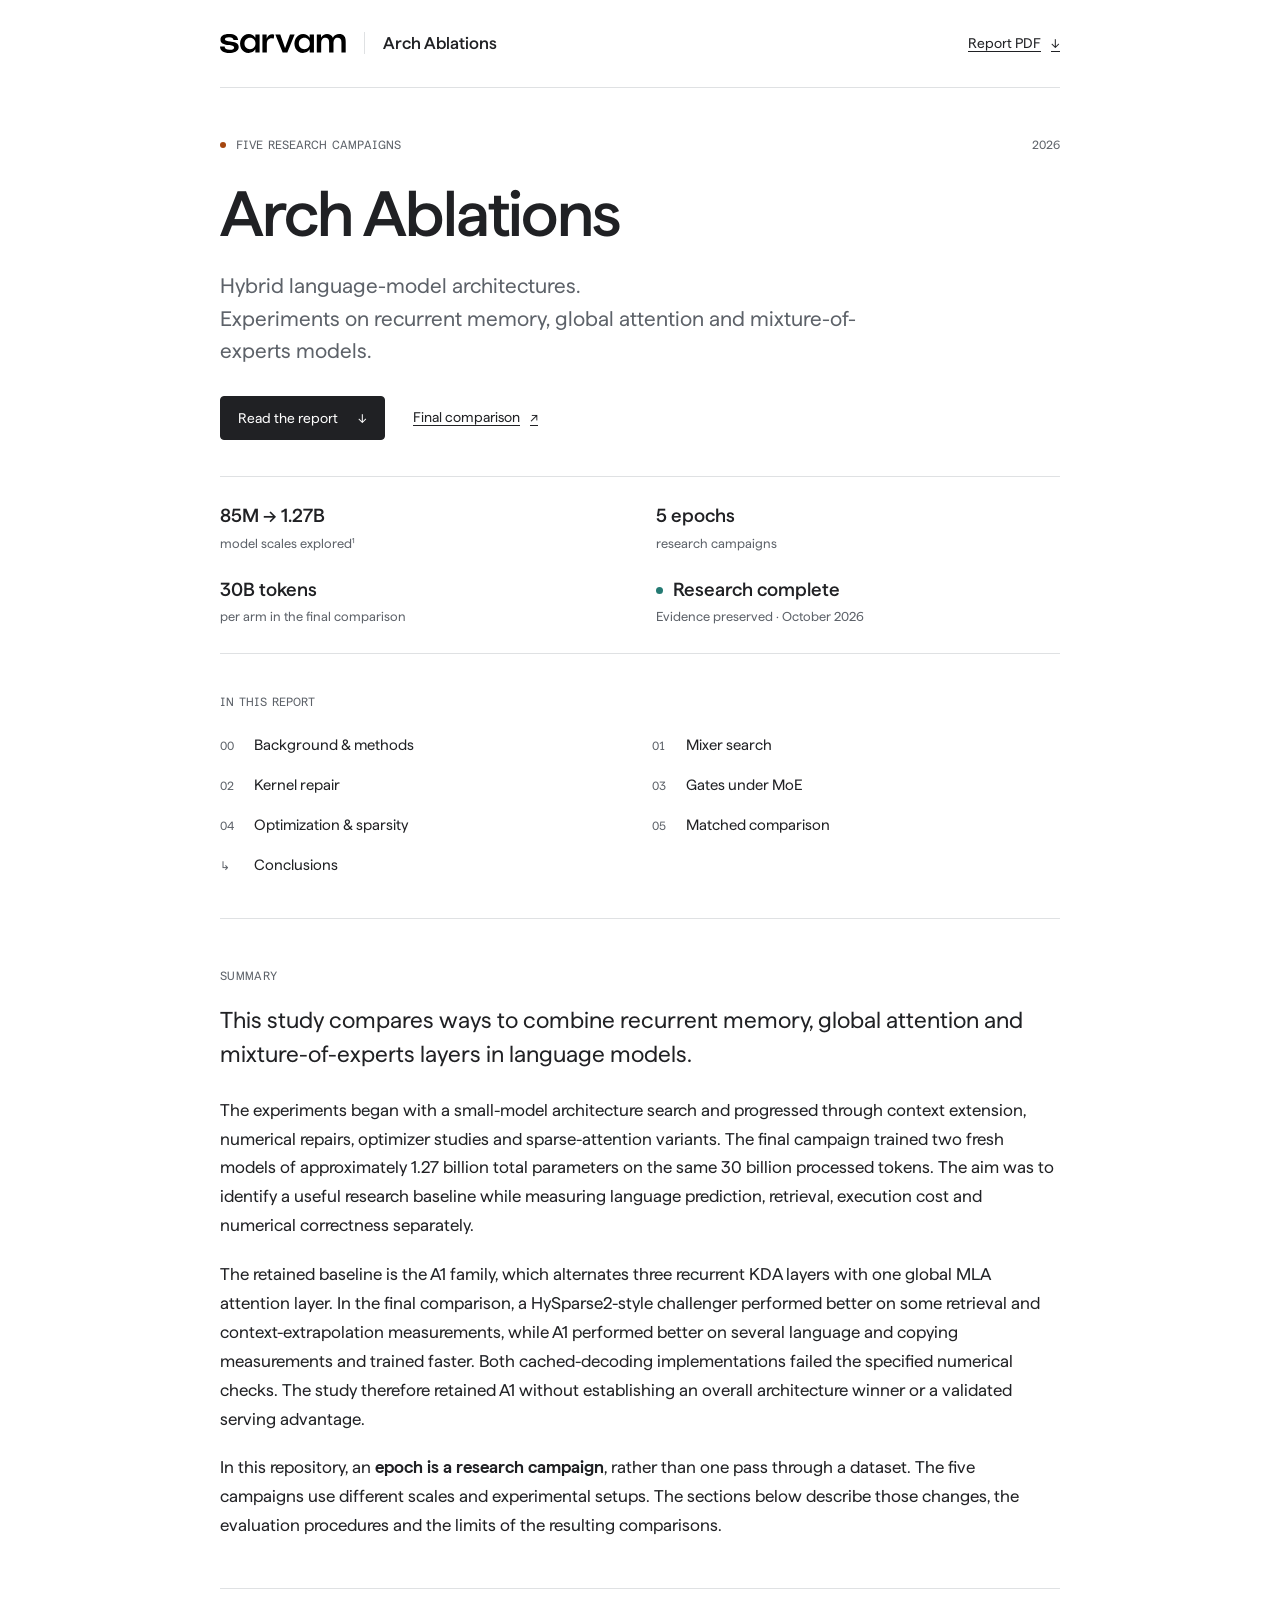
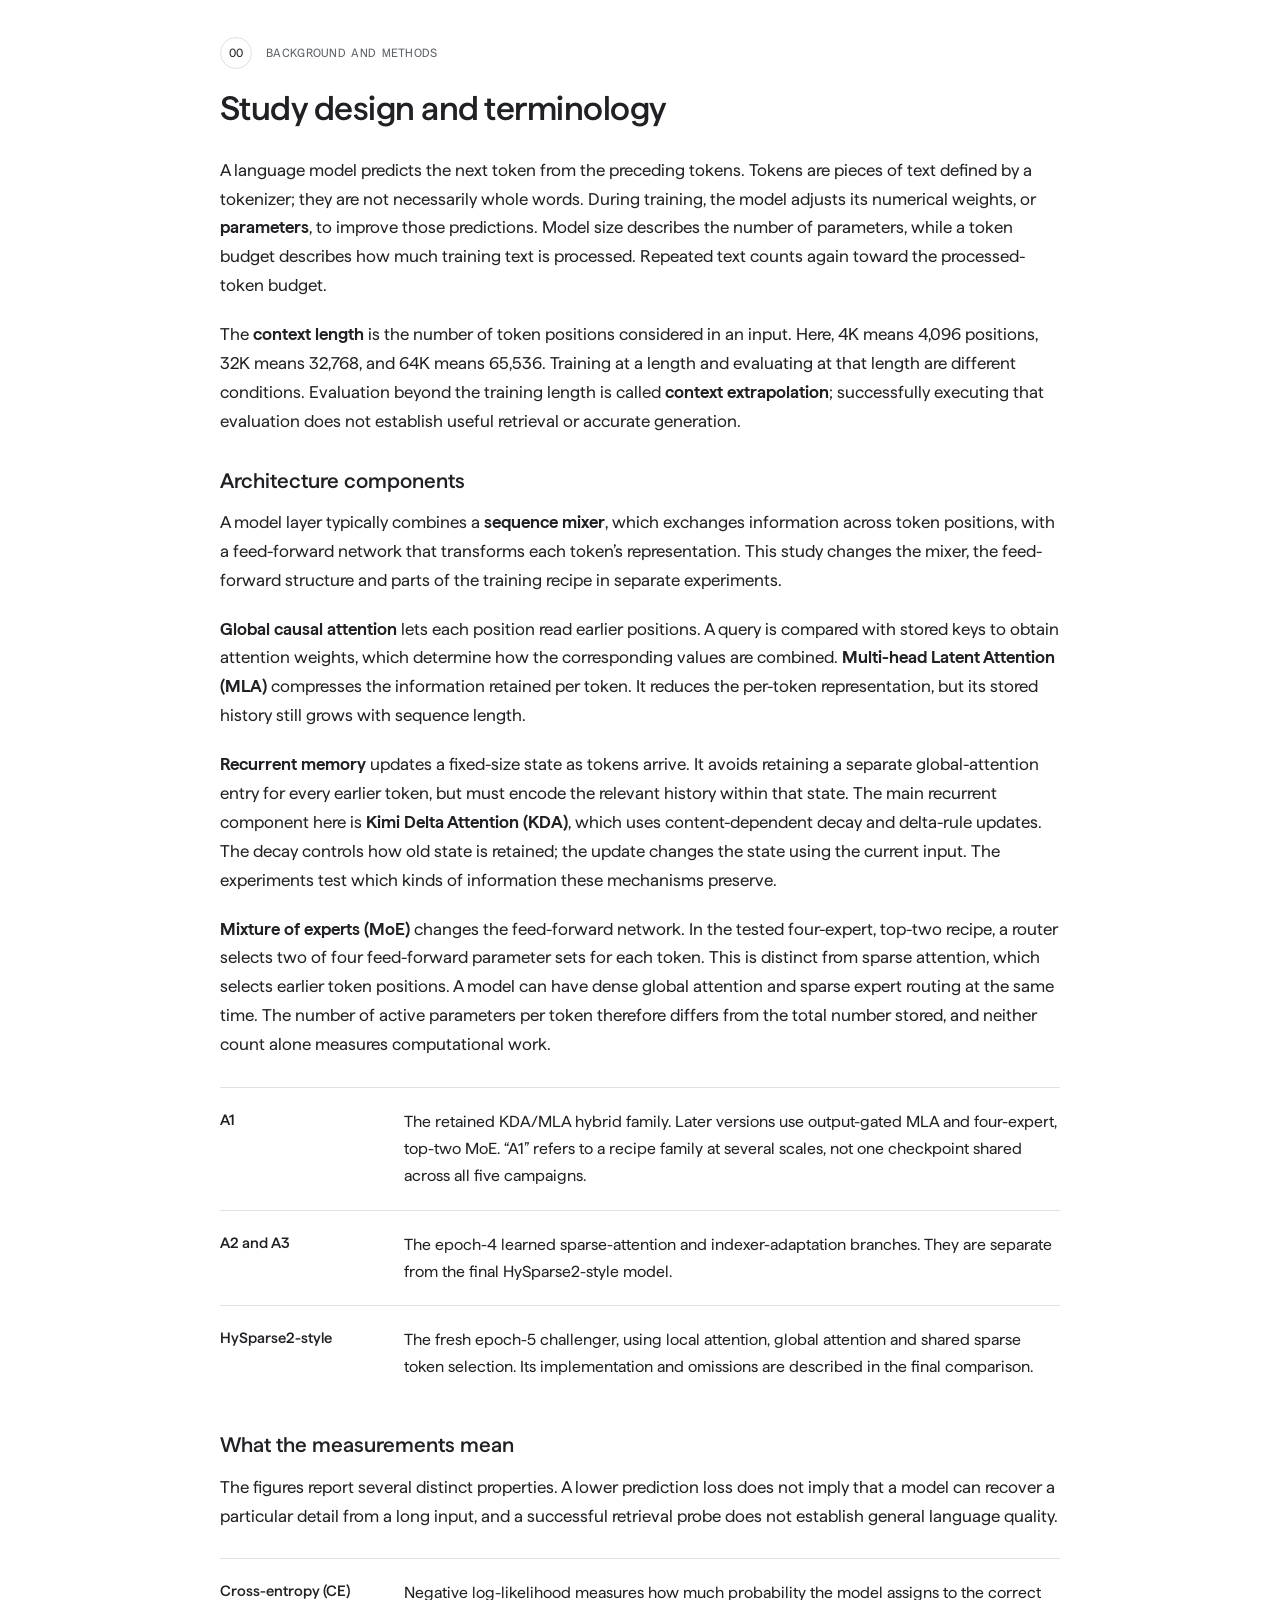
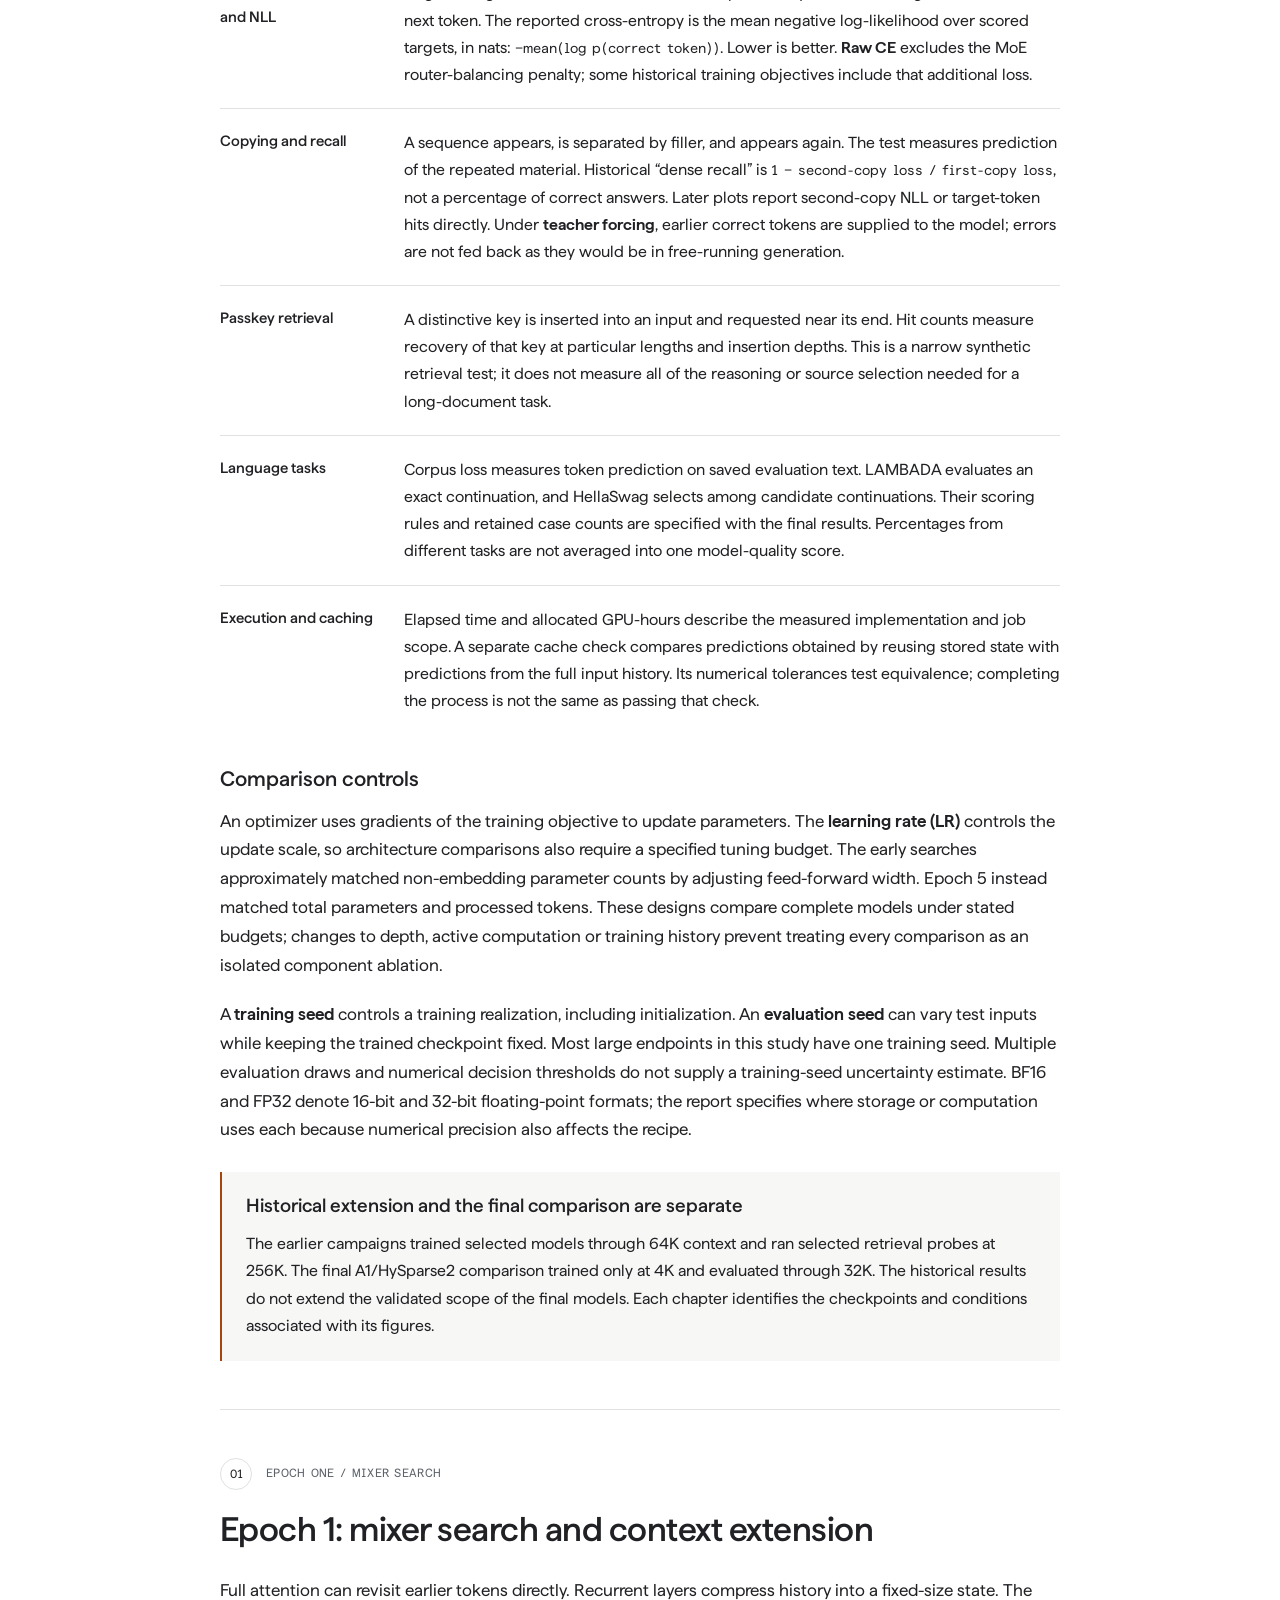
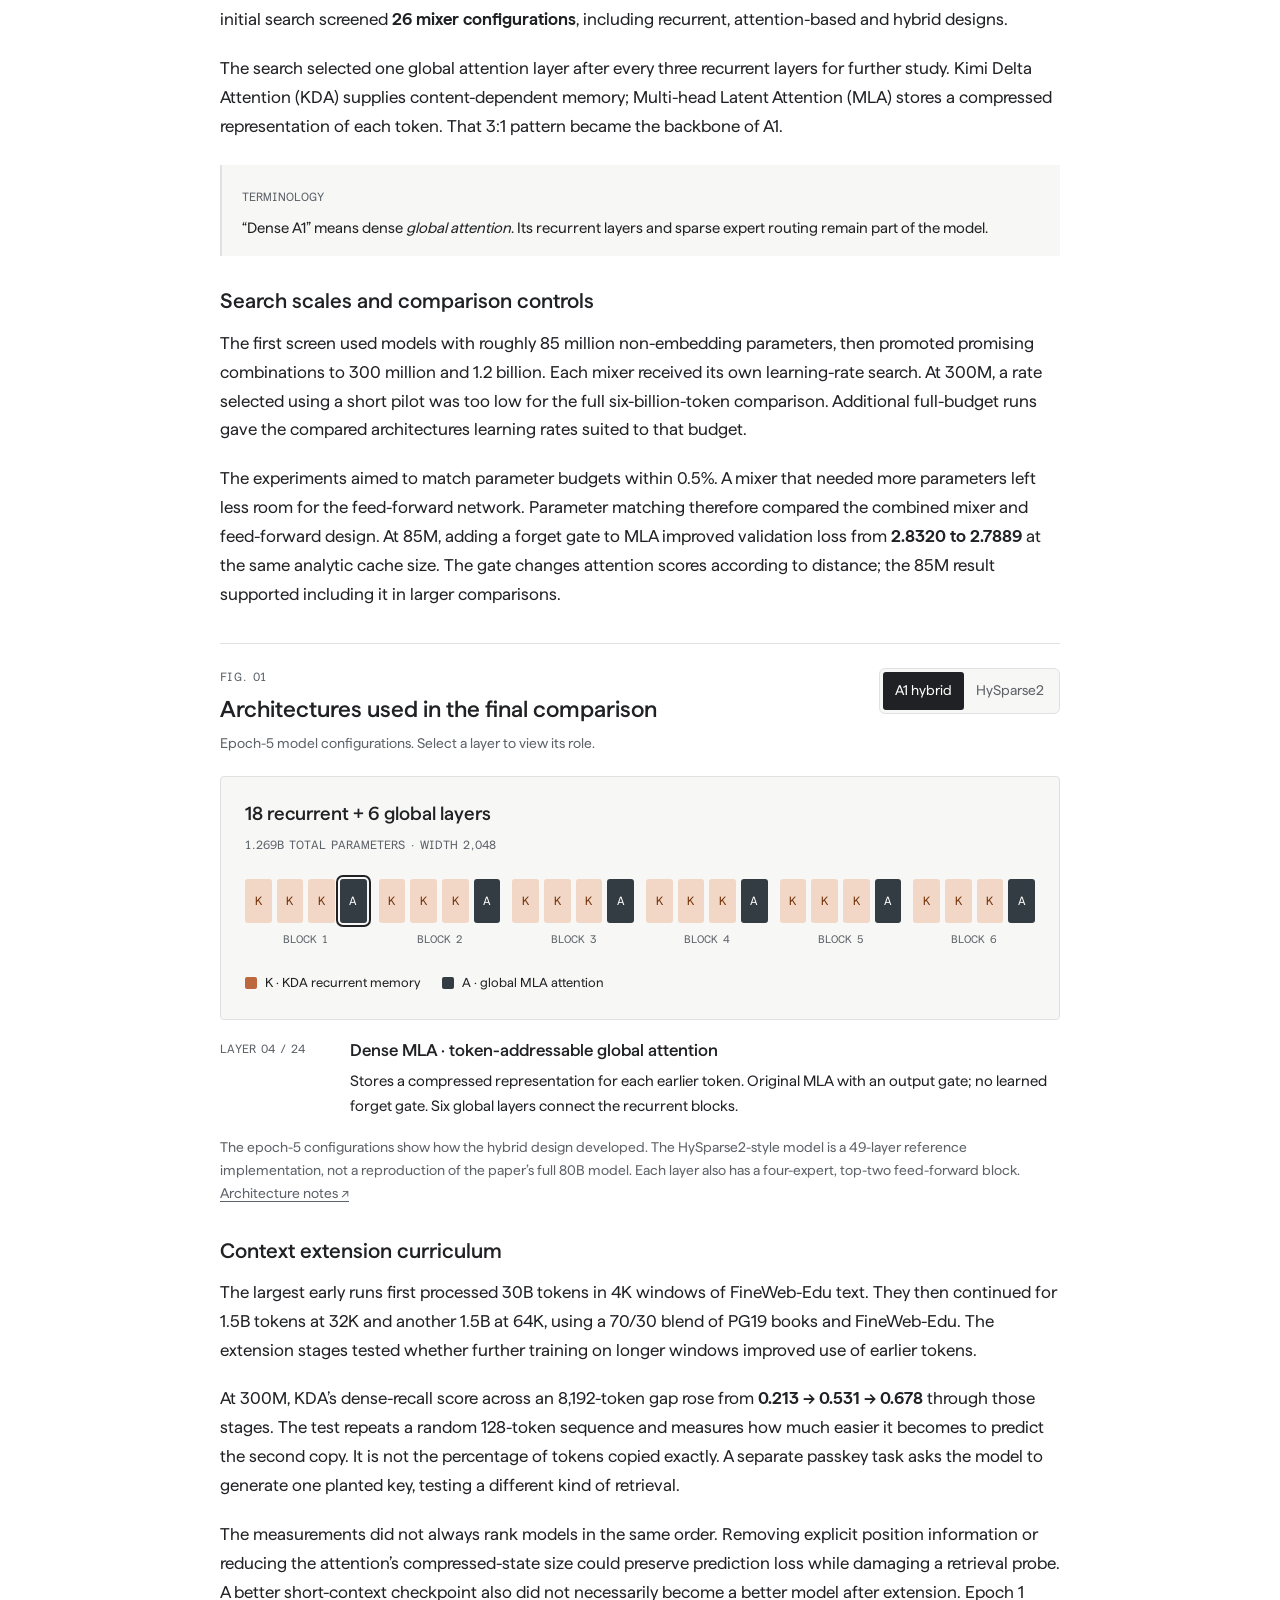
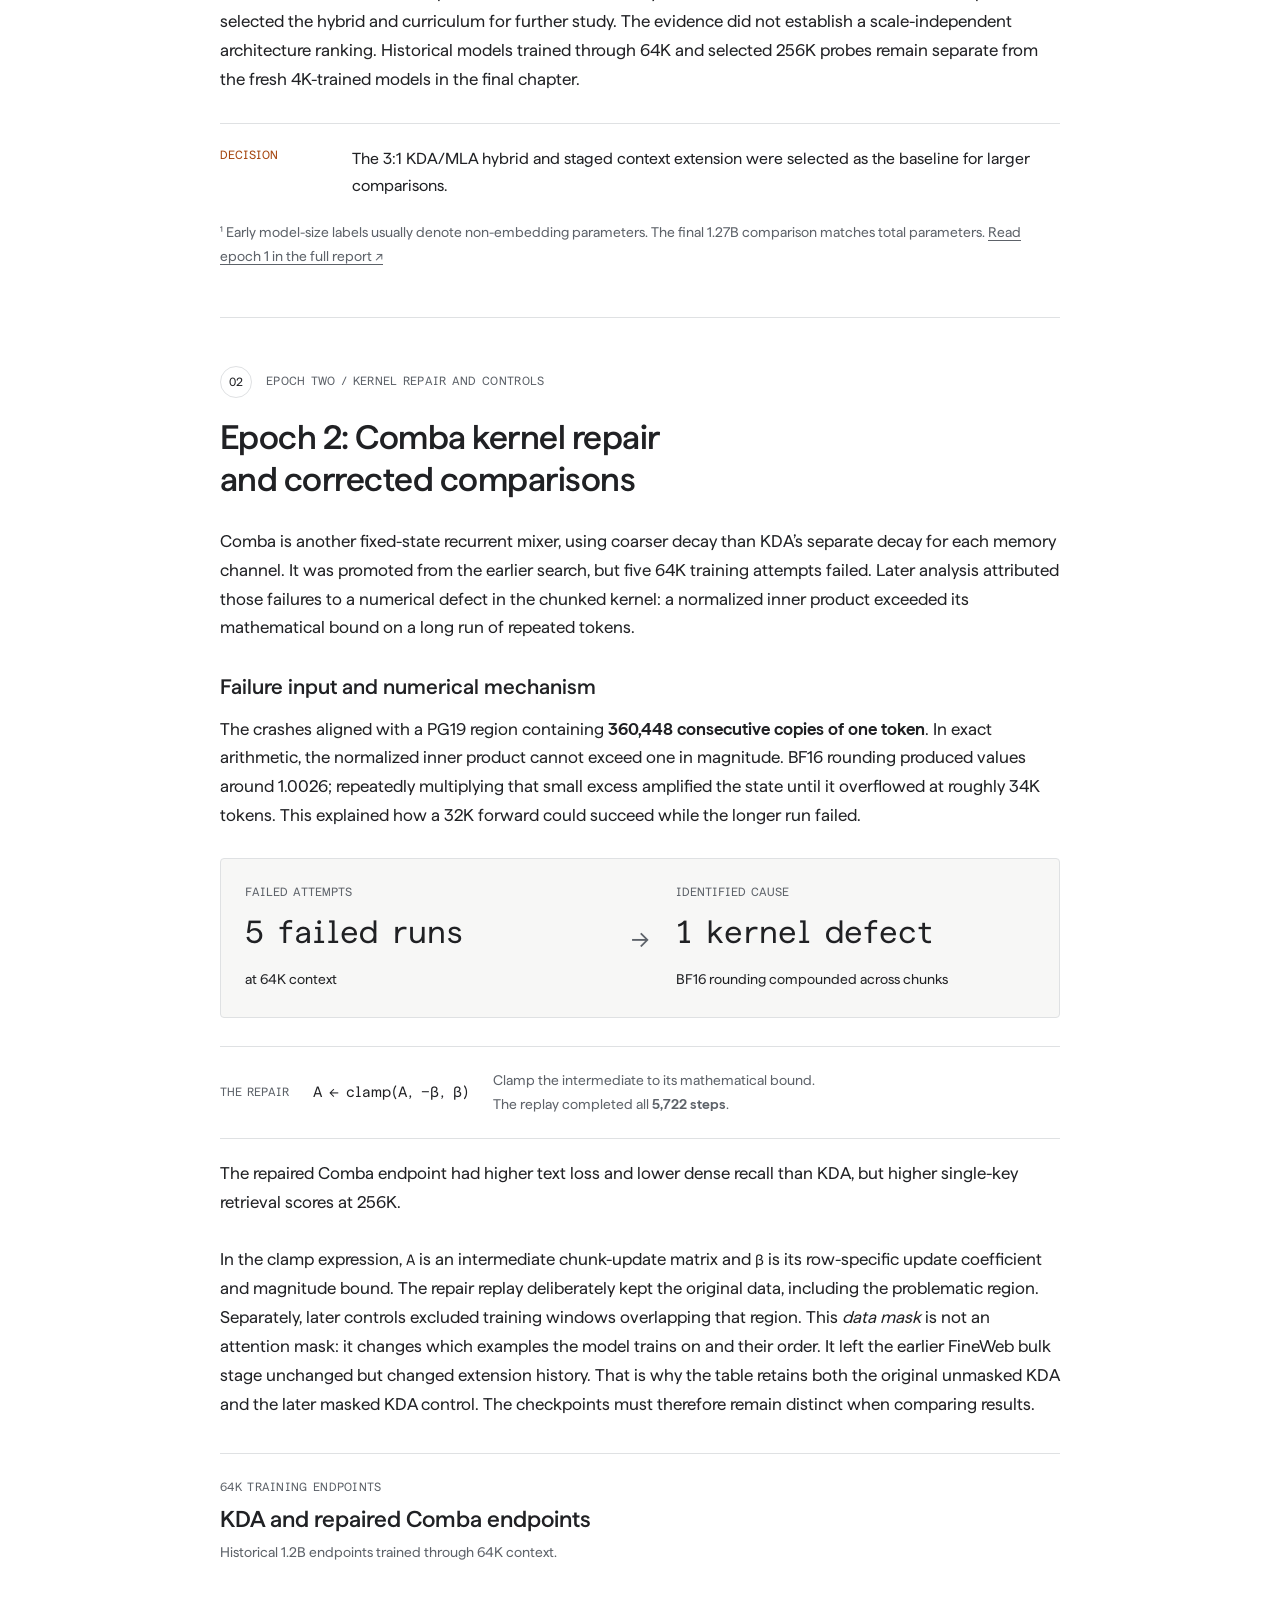
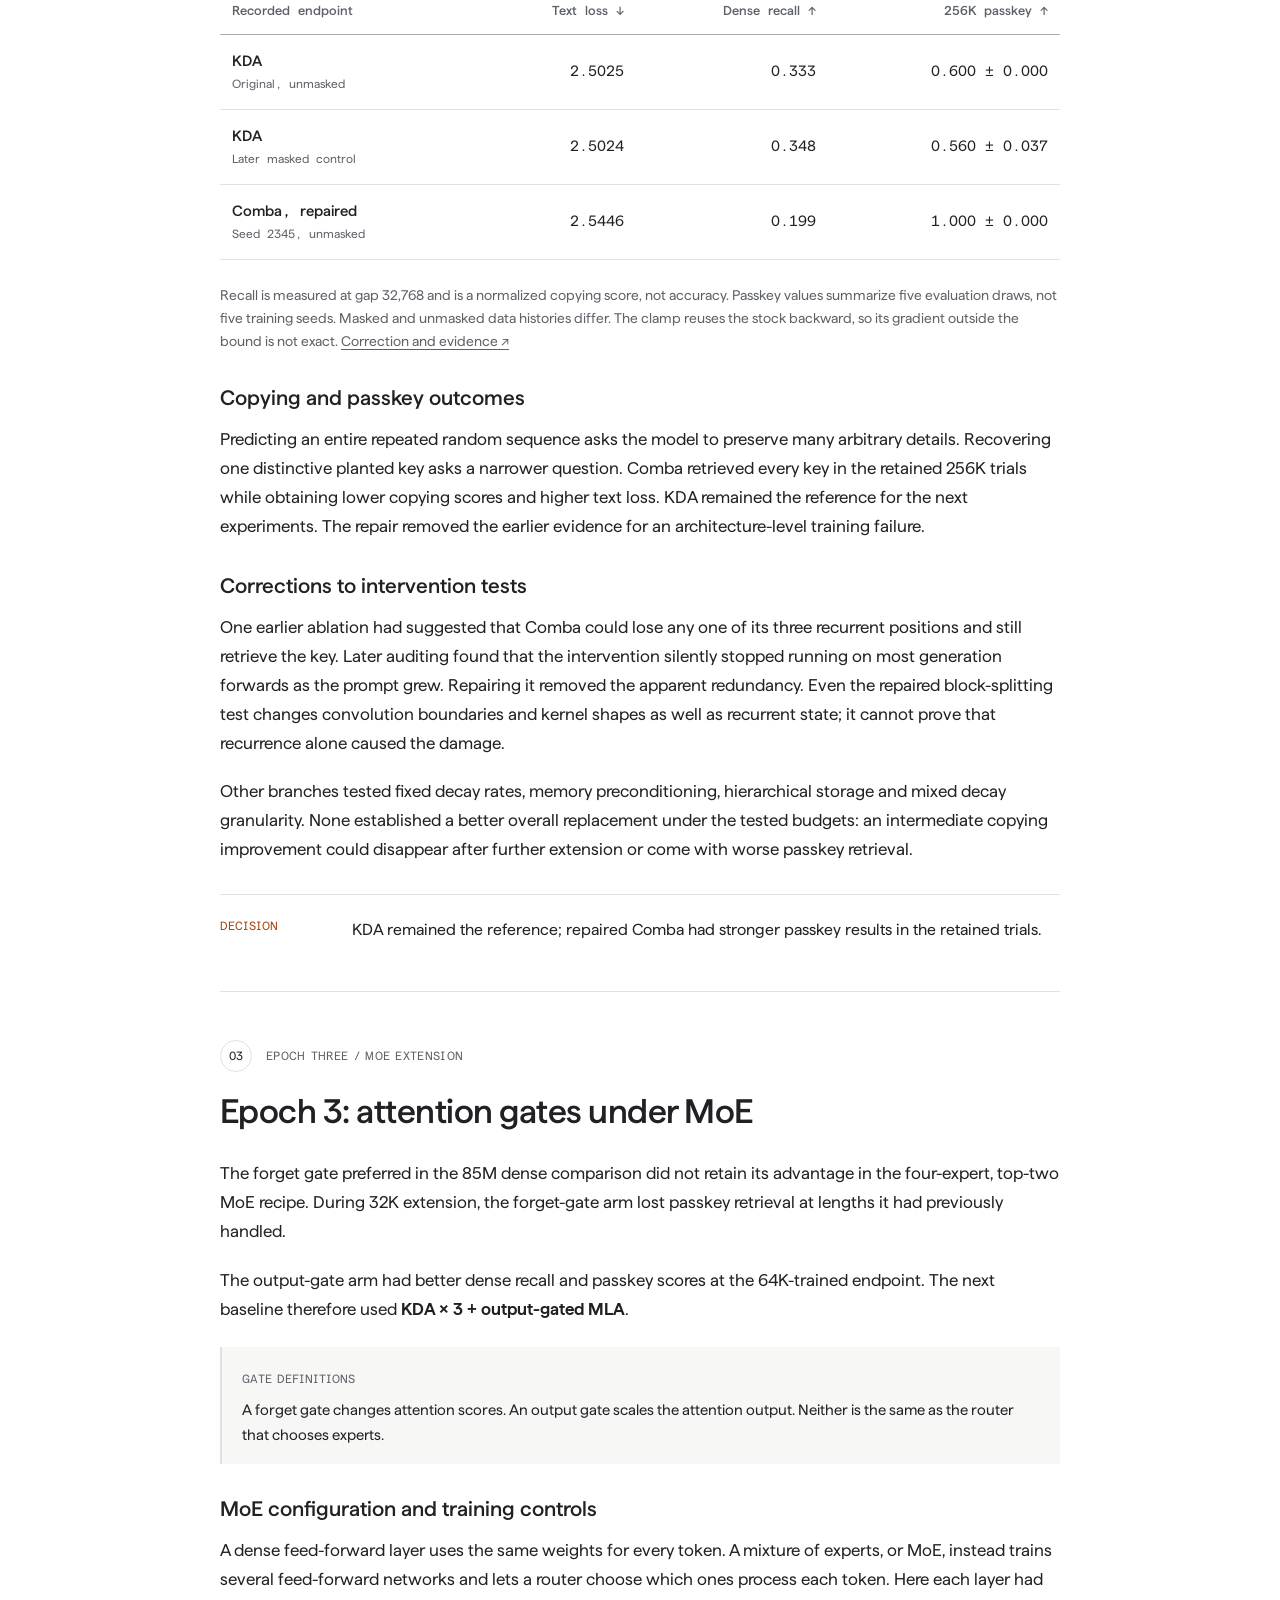
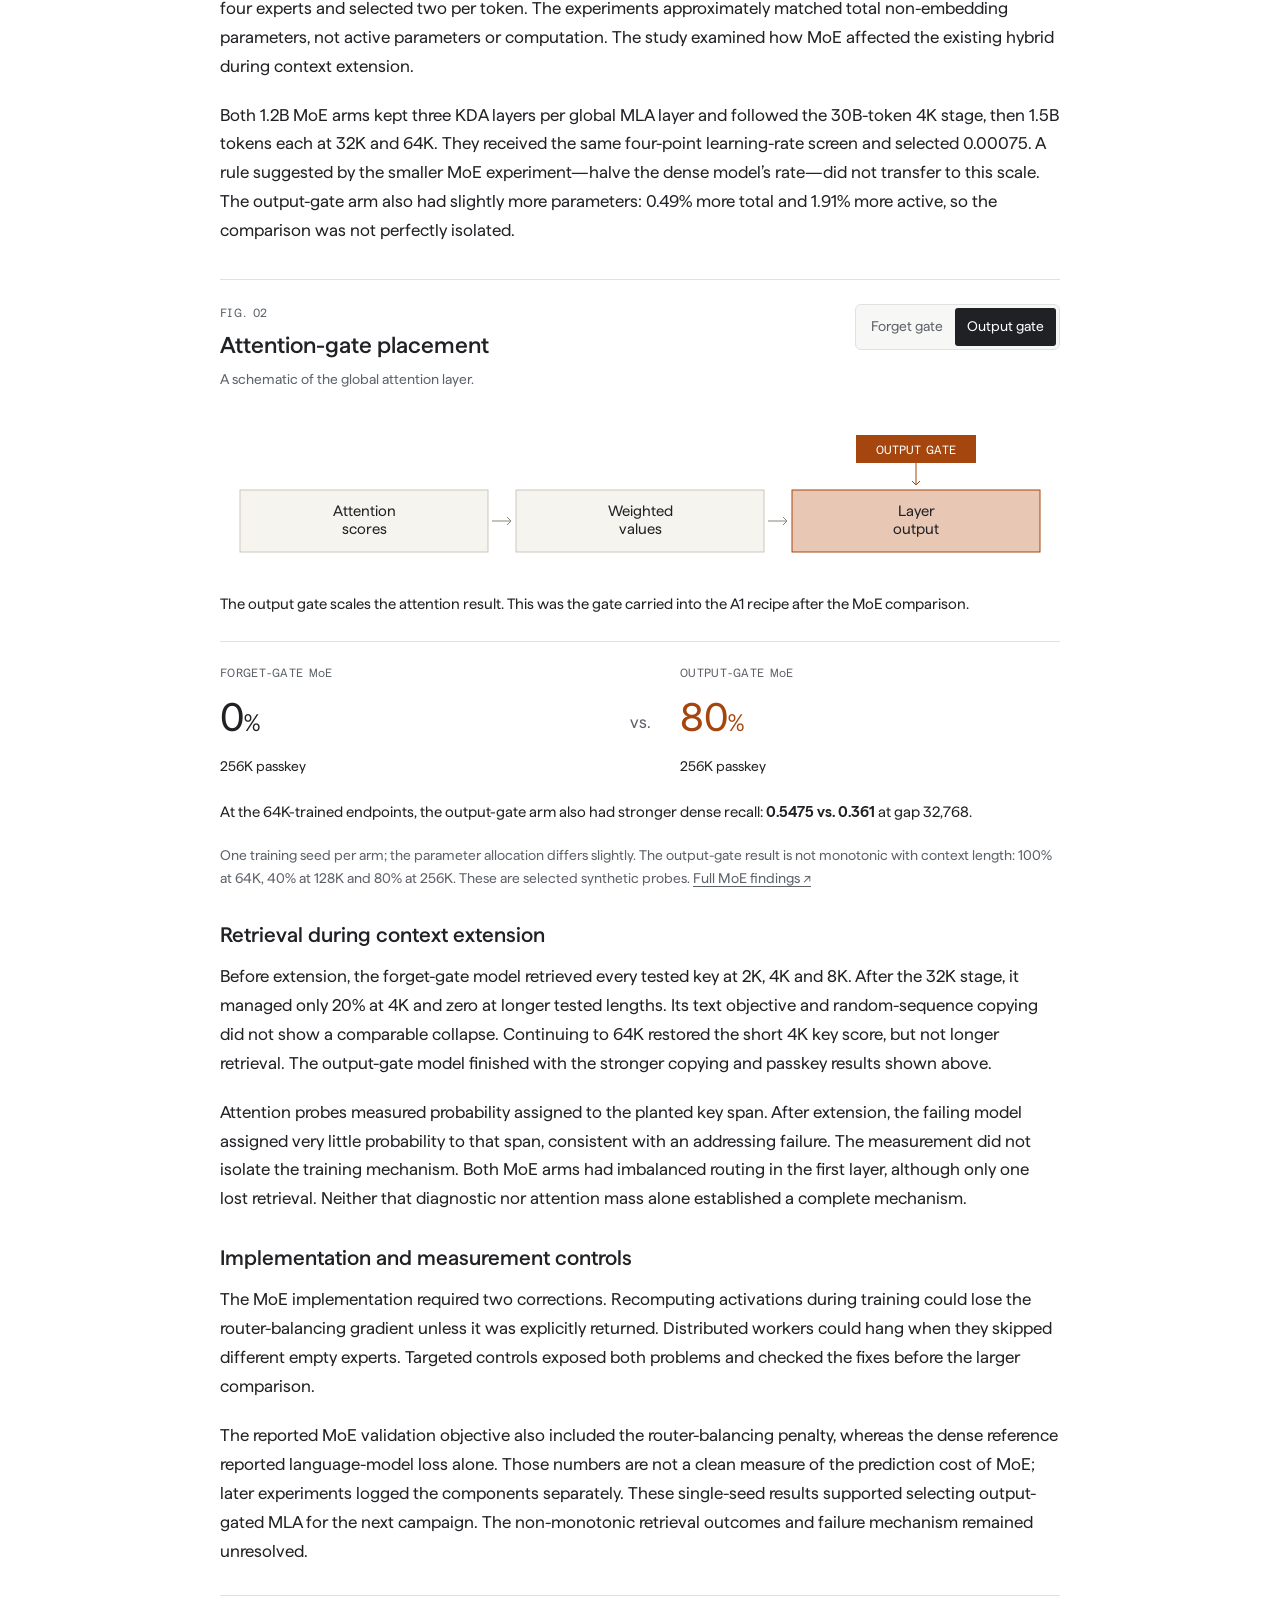
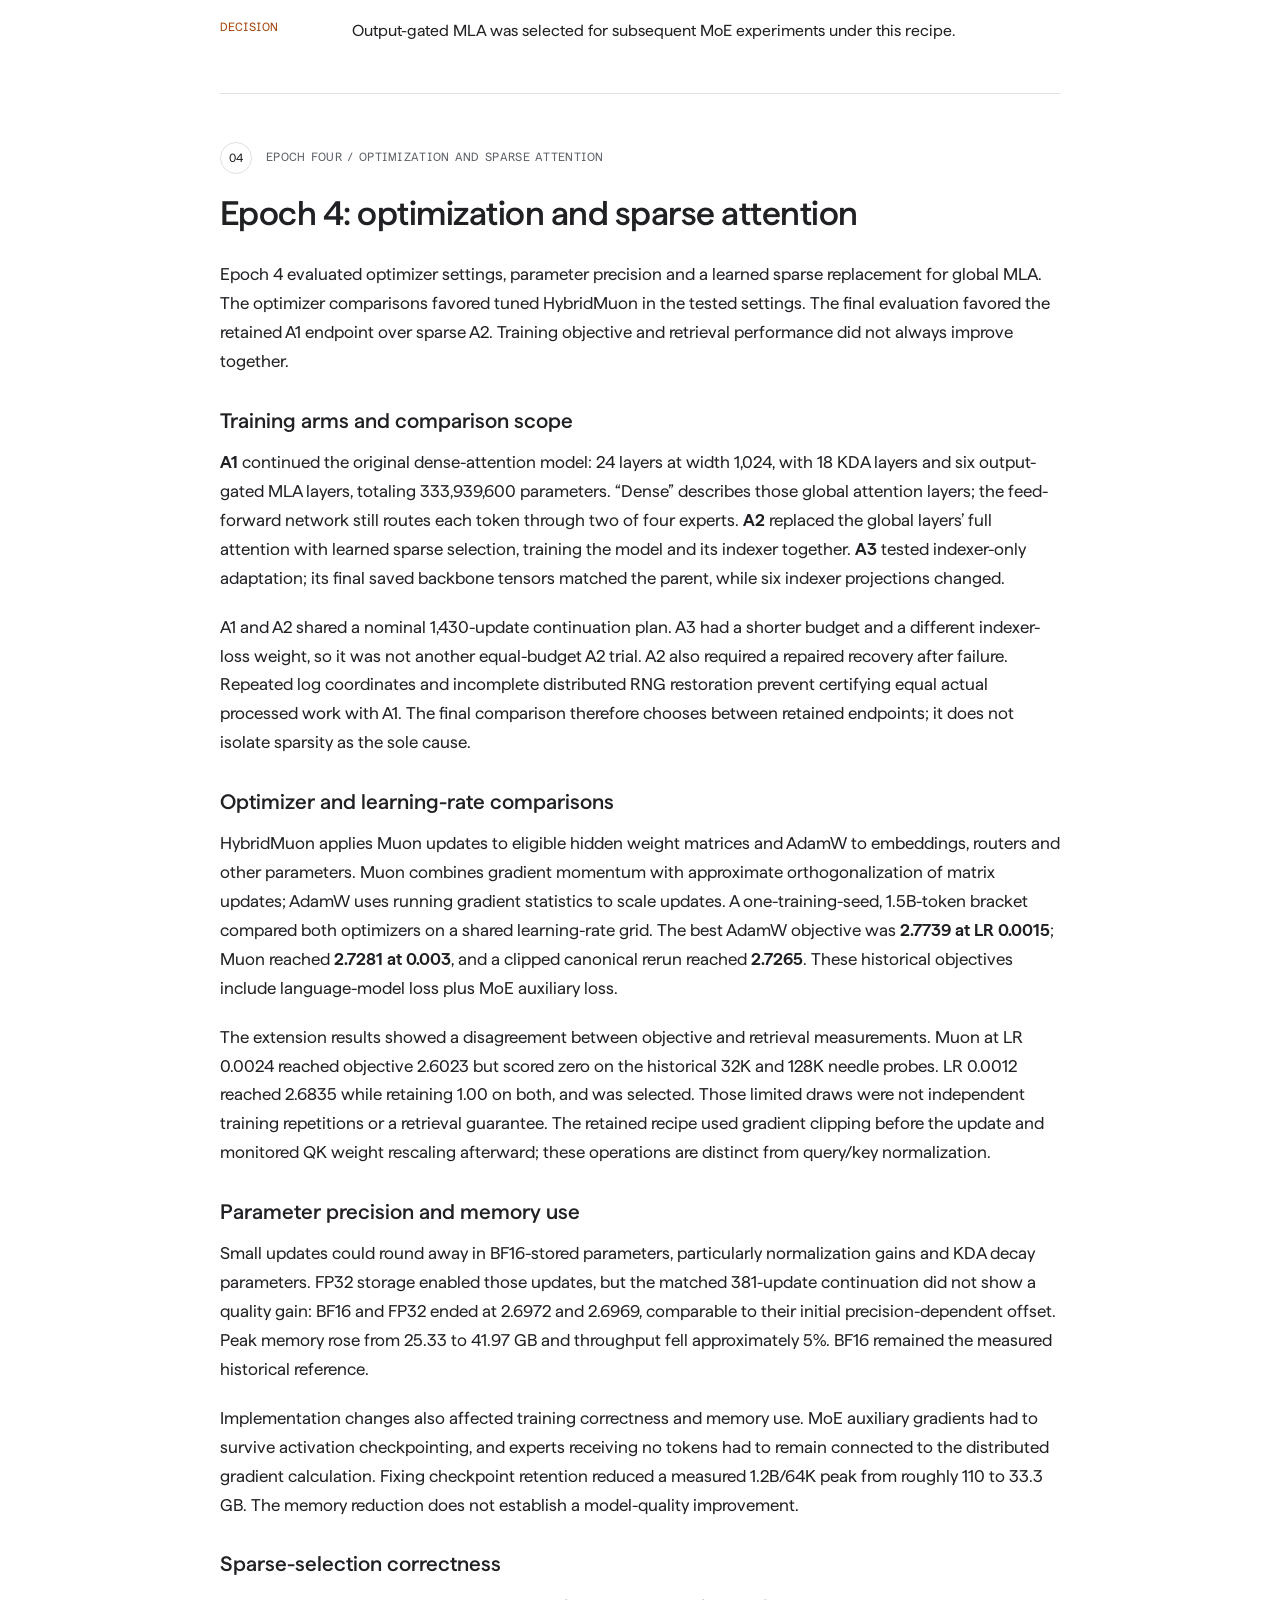
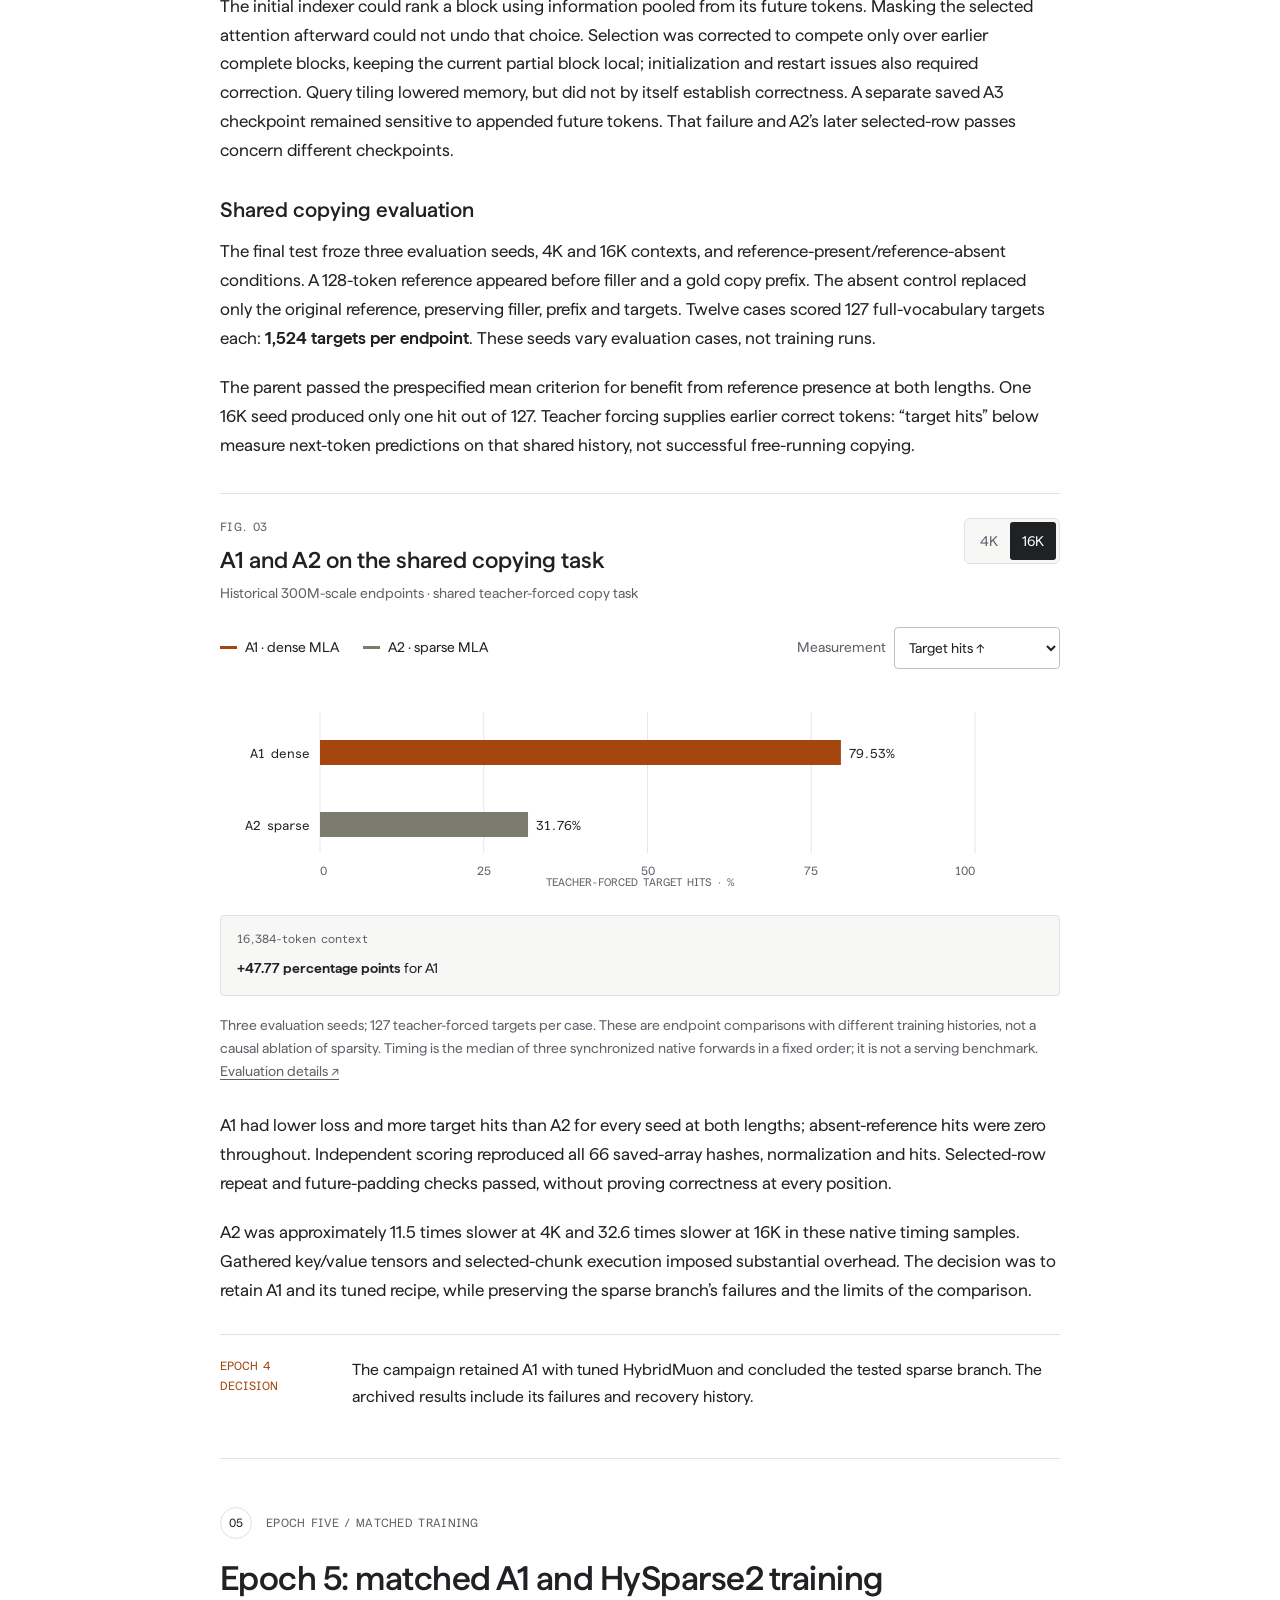
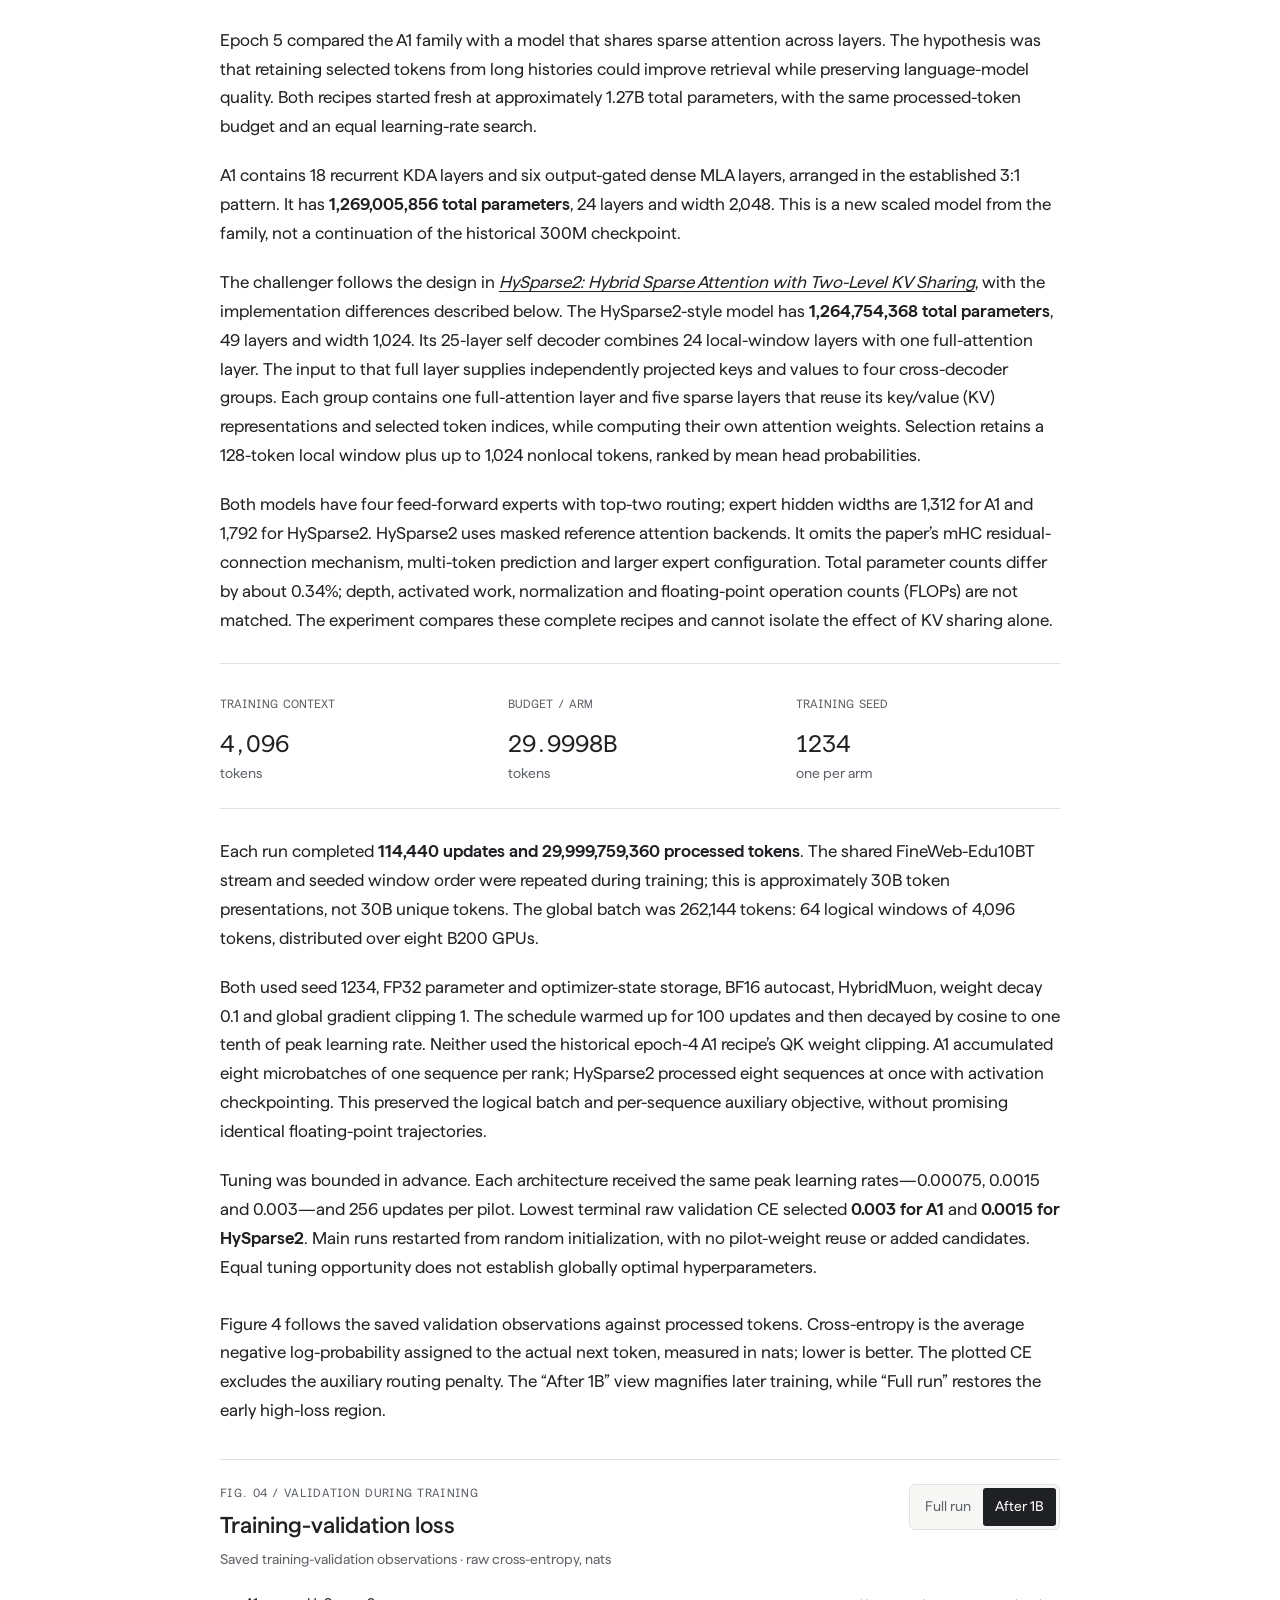
==== commit d3220b67: "Simplify report layout and make figure typography consistent" ====
--- a/index.html
+++ b/index.html
@@ -3,7 +3,7 @@
 <head>
   <meta charset="utf-8">
   <meta name="viewport" content="width=device-width, initial-scale=1">
-  <meta name="theme-color" content="#f6f4ee">
+  <meta name="theme-color" content="#ffffff">
   <meta name="description" content="Five epochs of hybrid language-model research: recurrent memory, global attention, mixture of experts, and a matched 30B-token comparison. Explore the evidence, corrections, and trade-offs.">
   <meta property="og:title" content="Arch Ablations — Hybrid language-model research | Sarvam">
   <meta property="og:description" content="A technical account of five research campaigns on hybrid language-model architectures, methods and measured results.">
@@ -14,7 +14,6 @@
   <title>Arch Ablations — Hybrid language-model research | Sarvam</title>
   <link rel="icon" href="assets/sarvam-mark.svg" type="image/svg+xml">
   <link rel="preload" href="assets/fonts/sarvam-matter-regular.woff2" as="font" type="font/woff2" crossorigin>
-  <link rel="stylesheet" href="assets/fonts/fonts.css">
   <link rel="stylesheet" href="assets/fonts/sarvam-fonts.css">
   <link rel="stylesheet" href="styles.css">
   <script src="app.js" defer></script>
--- a/styles.css
+++ b/styles.css
@@ -1,22 +1,379 @@
-:root{--paper:#f6f4ee;--white:#fcfbf8;--ink:#272924;--muted:#62665e;--line:#dcdacf;--a1:#a3432a;--a1-light:#f0dfd5;--hy:#247a73;--hy-light:#dbeae4;--mono:'IBM Plex Mono',monospace;--sans:'Inter',sans-serif;--serif:'Newsreader',Georgia,serif}
-*{box-sizing:border-box}html{scroll-behavior:smooth;scroll-padding-top:32px}body{margin:0;color:var(--ink);background:var(--paper);font-family:var(--sans);font-size:15px;line-height:1.65;-webkit-font-smoothing:antialiased}button,input,select{font:inherit}button,a,select{-webkit-tap-highlight-color:transparent}a{color:inherit;text-decoration-thickness:1px;text-underline-offset:4px}a:hover{color:var(--a1)}button{cursor:pointer}button:disabled{cursor:default}button:focus-visible,a:focus-visible,select:focus-visible,summary:focus-visible,[tabindex]:focus-visible{outline:2px solid var(--a1);outline-offset:5px}h1,h2,h3,h4,p,figure{margin:0}h1,h2,h3{font-weight:400}h1,h2{font-family:var(--serif);letter-spacing:-.045em;line-height:1.02}h3{letter-spacing:-.035em}em{font-weight:400}strong,b{font-weight:600}svg{display:block}::selection{background:#e8c7b5;color:var(--ink)}.mono,.eyebrow,.mini-label,.figure-index{font-family:var(--mono);font-size:10px;font-weight:400;letter-spacing:.075em;line-height:1.6}.eyebrow{text-transform:uppercase;letter-spacing:.11em;color:var(--muted)}.skip-link{position:fixed;left:20px;top:-100px;z-index:200;background:var(--ink);color:white;padding:12px 20px}.skip-link:focus{top:20px}.reading-progress{position:fixed;left:0;right:0;top:0;height:3px;z-index:100;background:transparent}.reading-progress span{display:block;width:0;height:100%;background:var(--a1);transition:width .12s linear}.masthead{max-width:1440px;margin:auto;height:100px;padding:0 56px;display:flex;align-items:center;justify-content:space-between;border-bottom:1px solid var(--line);gap:24px}.wordmark{font-size:22px;font-weight:600;letter-spacing:-1.1px;text-decoration:none;display:inline-flex;align-items:center;gap:11px;line-height:1}.wordmark svg{height:25px;width:25px;fill:var(--ink)}.wordmark-period{color:var(--a1);margin-left:-8px}.masthead-center{font-family:var(--mono);font-size:9px;letter-spacing:.13em;color:var(--muted);margin-left:50px}.text-link{font-size:12px;text-decoration:none;font-weight:500;display:inline-flex;align-items:center;gap:18px}.text-link span{font-size:18px;font-weight:400}.masthead-link{font-size:11px}.hero{max-width:1328px;padding:51px 0 0;margin:0 auto}.hero-kicker{display:flex;align-items:center;gap:11px;font-family:var(--mono);font-size:10px;letter-spacing:.12em}.small-dot{width:6px;height:6px;background:var(--a1);border-radius:50%;display:inline-block}.hero-year{color:var(--muted);margin-left:auto}.hero-grid{display:grid;grid-template-columns:1.5fr 1fr;gap:70px;padding-top:38px;padding-bottom:58px}.hero h1{font-size:clamp(76px,7.2vw,110px);font-weight:400;line-height:.98;letter-spacing:-.055em}.hero h1 em{color:var(--a1)}.hero-deck{font-size:16px;line-height:1.65;letter-spacing:-.025em;margin-top:31px;max-width:470px}.hero-actions{display:flex;align-items:center;gap:26px;margin-top:31px;flex-wrap:wrap}.button{display:inline-flex;text-decoration:none;align-items:center;justify-content:space-between;gap:24px;min-height:47px;padding:12px 21px;font-size:11px;font-weight:500;transition:background .2s,color .2s,transform .2s}.button span{font-size:19px;font-weight:400;line-height:1}.button.primary{color:var(--paper);background:var(--ink)}.button.primary:hover{background:var(--a1);color:var(--paper);transform:translateY(-2px)}.hero-actions .text-link{font-size:10px;gap:10px}.hero-right{display:flex;flex-direction:column;justify-content:space-between;padding:5px 0 0 30px}.hero-annotation{border-left:1px solid var(--line);padding-left:22px;margin-left:74px}.hero-annotation .mono{color:var(--a1);font-size:9px}.hero-annotation p{font-family:var(--serif);font-size:25px;letter-spacing:-.025em;line-height:1.25;max-width:265px;margin-top:12px}.hero-art{margin-top:20px}.hero-art svg{width:100%;max-width:440px;height:auto}.hero-svg-index{font-family:var(--mono);font-size:10px;fill:#62665e}.hero-svg-text{font-family:var(--mono);font-size:8px;fill:var(--ink);letter-spacing:1px}.hero-art-caption{display:flex;gap:24px;align-items:center;border-top:1px solid var(--line);margin:0 20px 0 13px;padding-top:14px}.hero-art-caption .mono{font-size:28px;letter-spacing:-.08em;color:var(--a1)}.hero-art-caption>span:last-child{font-size:10px;line-height:1.5;color:var(--muted)}.hero-foot{border-top:1px solid var(--ink);border-bottom:1px solid var(--line);padding:22px 0;display:grid;grid-template-columns:1.15fr 1fr 1.15fr 1.1fr;gap:22px}.hero-foot>span{font-size:20px;line-height:1.4;letter-spacing:-.04em}.hero-foot small{display:block;font-family:var(--mono);font-size:8px;letter-spacing:.015em;color:var(--muted);margin-top:5px}.hero-foot .hero-status{font-family:var(--mono);font-size:10px;letter-spacing:0;padding-top:5px;justify-self:end}.hero-status i{display:inline-block;background:var(--hy);border-radius:50%;width:5px;height:5px;vertical-align:2px;margin-right:7px}.hero-foot .hero-status small{font-size:8px;margin-top:9px}
-.report-layout{max-width:1328px;margin:auto;display:grid;grid-template-columns:192px minmax(0,1fr);gap:72px;padding-top:60px}.chapter-rail{min-width:0}.rail-inner{position:sticky;top:36px}.rail-title{font-size:9px;color:var(--muted)}.chapter-rail nav{margin-top:22px;border-left:1px solid var(--line);display:flex;flex-direction:column;gap:3px}.chapter-rail nav a{display:flex;gap:11px;align-items:baseline;padding:10px 0 10px 15px;font-size:10px;color:var(--muted);text-decoration:none;position:relative;line-height:1.5}.chapter-rail nav a span{font-family:var(--mono);font-size:9px;color:#62665e;min-width:14px}.chapter-rail nav a.active{color:var(--ink);font-weight:500}.chapter-rail nav a.active::before{content:'';position:absolute;left:-1px;top:8px;bottom:8px;width:2px;background:var(--a1)}.chapter-rail nav a.active span{color:var(--a1)}.chapter-rail nav a:hover{color:var(--a1)}.rail-footer{margin-top:55px;padding-top:21px;border-top:1px solid var(--line);display:flex;flex-direction:column;align-items:flex-start;gap:11px}.rail-footer .mono{font-size:8px;color:var(--muted);margin-bottom:3px}.rail-footer a{font-size:9px;text-decoration:none}.rail-footer a span{margin-left:10px}.rail-reading{font-family:var(--mono);font-size:8px;color:#62665e;margin-top:19px}.report-content{min-width:0}.opening-note{max-width:850px;padding:1px 0 55px}.opening-note>p:not(.eyebrow){font-family:var(--serif);font-size:34px;line-height:1.3;letter-spacing:-.025em;max-width:840px;margin-top:15px}.scope-line{display:flex;flex-wrap:wrap;gap:24px;margin-top:23px;color:var(--muted);font-size:10px}.scope-line span::before{content:'↗';color:var(--a1);margin-right:8px}.chapter{border-top:1px solid var(--line);padding:78px 0 68px;scroll-margin-top:34px}.chapter-heading{display:flex;align-items:center;gap:18px;margin-bottom:22px}.chapter-number{font-family:var(--mono);color:var(--a1);font-size:11px;display:inline-flex;width:31px;height:31px;border:1px solid #d9b9aa;align-items:center;justify-content:center}.chapter-heading .eyebrow{font-size:9px;letter-spacing:.08em}.chapter h2{font-size:clamp(44px,4.4vw,65px);margin-bottom:29px}.chapter h2 em{color:var(--a1)}.prose{max-width:690px}.prose p{font-size:13px;line-height:1.9;margin-bottom:15px}.prose .term{color:var(--muted)}.intro-columns{display:grid;grid-template-columns:2.5fr 1fr;gap:42px}.margin-note{border-left:1px solid var(--line);padding-left:19px;margin-top:4px}.margin-note .mono{font-size:8px;color:var(--a1)}.margin-note p{font-size:10px;line-height:1.8;color:var(--muted);margin-top:10px}.margin-note p em{color:var(--ink)}.takeaway{display:grid;grid-template-columns:134px 1fr;gap:15px;align-items:baseline;border-top:1px solid var(--line);margin-top:35px;padding-top:22px;max-width:880px}.takeaway .mono{color:var(--a1);font-size:9px}.takeaway p{font-family:var(--serif);font-size:25px;line-height:1.25;letter-spacing:-.015em}.source-note{font-size:9px;line-height:1.8;color:var(--muted);margin-top:24px;max-width:780px}.source-note a{display:inline-block}.figure{margin:35px 0 0;padding:24px 0 0;border-top:1px solid var(--ink)}.figure-heading{display:flex;align-items:flex-start;justify-content:space-between;gap:20px;margin-bottom:22px}.figure-index{font-size:8px;letter-spacing:.08em;color:var(--a1);display:block;margin-bottom:8px}.figure h3{font-family:var(--serif);font-size:29px;line-height:1.15}.figure-subtitle{font-size:9px;line-height:1.7;color:var(--muted);margin-top:8px}.figure figcaption{font-size:9px;line-height:1.85;color:var(--muted);margin:17px 0 0;max-width:900px}.figure figcaption strong{color:#53564c}.source-link{white-space:nowrap;margin-left:4px}.figure-note{color:var(--ink)}.segmented{display:inline-flex;flex-shrink:0;align-items:center;padding:3px;border:1px solid var(--line);gap:2px;max-width:100%}.segmented button{font-size:9px;color:var(--muted);border:0;background:none;padding:7px 11px;line-height:1.3;white-space:nowrap;transition:background .15s,color .15s;min-height:30px}.segmented button:hover{color:var(--ink);background:#eeece4}.segmented button.selected{background:var(--ink);color:var(--paper)}.figure-controls{display:flex;align-items:center;justify-content:space-between;gap:15px;margin-bottom:13px}.legend{display:flex;align-items:center;flex-wrap:wrap;gap:22px;font-size:10px}.legend>span,.legend-label{display:inline-flex;align-items:center;gap:8px}.swatch{width:16px;height:3px;display:inline-block;background:var(--muted);flex-shrink:0;vertical-align:middle}.swatch.a1{background:var(--a1)}.swatch.hy{background:var(--hy)}.swatch.neutral{background:#7b7b6e}.swatch.dashed{background:repeating-linear-gradient(to right,var(--hy) 0 6px,transparent 6px 9px)}.chart-help{font-size:8px;font-family:var(--mono);color:var(--muted)}.select-label{display:flex;align-items:center;gap:8px;color:var(--muted);font-size:9px;flex-shrink:0}.select-label select{color:var(--ink);font-size:10px;border:1px solid #cbcabe;border-radius:0;padding:8px 26px 8px 10px;background:var(--paper);cursor:pointer;max-width:180px}.chart{position:relative;background:var(--white);width:100%;min-height:360px}.chart svg{width:100%;height:auto;overflow:visible}.chart svg text{font-family:var(--mono);font-size:10px;fill:var(--muted)}.chart svg .axis-title{font-size:9px}.chart svg .axis-note{fill:var(--a1);font-size:8px}.chart svg .chart-grid{stroke:#e5e2da;stroke-width:1}.chart svg .baseline{stroke:#c9c7bc}.chart svg .plot-line{fill:none;stroke-width:2;stroke-linejoin:round;stroke-linecap:round}.chart svg .point-a1{fill:var(--paper);stroke:var(--a1);stroke-width:2}.chart svg .point-hy{fill:var(--paper);stroke:var(--hy);stroke-width:2}.chart-readout{display:flex;align-items:center;flex-wrap:wrap;gap:10px 25px;min-height:54px;padding:13px 17px;border-bottom:1px solid var(--line);background:#eeece4;font-size:10px;line-height:1.5;font-variant-numeric:tabular-nums}.readout-coordinate{font-family:var(--mono);font-size:9px;color:var(--muted);margin-right:auto}.readout-value{display:inline-flex;gap:7px;align-items:center}.readout-value b{font-family:var(--mono);font-weight:400}.readout-value .swatch{width:12px}.figure-insight{border-left:2px solid var(--a1);font-size:11px;line-height:1.8;padding:5px 0 5px 15px;margin-top:20px;max-width:760px}.figure-insight b{font-weight:500}.architecture-diagram{padding:23px 23px 26px;background:#eeece4;min-height:160px}.architecture-topline{display:flex;justify-content:space-between;gap:20px;align-items:baseline;margin-bottom:24px}.architecture-topline strong{font-family:var(--serif);font-size:25px;font-weight:400;letter-spacing:-.03em}.architecture-topline span{font-size:8px;font-family:var(--mono);color:var(--muted)}.layer-groups{display:grid;grid-template-columns:repeat(6,1fr);gap:17px}.layer-group{min-width:0;position:relative}.layer-group:not(:last-child)::after{content:'→';position:absolute;right:-13px;top:20px;font-size:10px;color:#62665e}.group-index{font-family:var(--mono);font-size:8px;color:var(--muted);display:block;margin-top:9px;text-align:center}.layer-group-inner{display:grid;grid-template-columns:repeat(4,1fr);gap:3px}.layer-node{border:1px solid transparent;min-width:0;height:50px;display:flex;align-items:center;justify-content:center;font-family:var(--mono);font-size:9px;background:#e1dbcf;color:#645d4c;padding:0;position:relative;transition:transform .15s,box-shadow .15s}.layer-node.kda{background:#e7c8b6;color:#79472e}.layer-node.mla{background:var(--ink);color:var(--paper)}.layer-node.swa{background:#d3d7ce;color:#596457}.layer-node.full{background:var(--hy);color:white}.layer-node.sparse{background:#afcbc2;color:#24574d}.layer-node:hover{transform:translateY(-3px)}.layer-node[aria-pressed=true]{box-shadow:0 0 0 2px var(--paper),0 0 0 3px var(--a1);z-index:1;transform:translateY(-3px)}.layer-key{display:flex;gap:20px;font-size:8px;color:var(--muted);margin-top:21px;flex-wrap:wrap}.layer-key span{display:inline-flex;align-items:center;gap:6px}.layer-key i{display:inline-block;width:7px;height:7px}.layer-key .kda{background:#b37956}.layer-key .mla{background:var(--ink)}.layer-key .swa{background:#9ba695}.layer-key .full{background:var(--hy)}.layer-key .sparse{background:#8ab1a3}.layer-detail{min-height:106px;background:#e6e3d9;display:grid;grid-template-columns:86px 1fr;gap:16px;padding:20px 23px;align-items:start}.layer-detail>.mono{font-size:9px;color:var(--a1);padding-top:4px}.layer-detail h4{font-size:12px;font-weight:500;letter-spacing:-.015em;line-height:1.5}.layer-detail p{font-size:10px;color:#64665e;line-height:1.8;margin-top:4px;max-width:650px}.hy-self{display:grid;grid-template-columns:repeat(25,1fr);gap:3px}.hy-self .layer-node{height:32px;font-size:7px}.hy-label{font-family:var(--mono);font-size:8px;color:var(--muted);margin:0 0 9px;display:flex;justify-content:space-between}.hy-bridge{margin:12px 0 17px;text-align:center;font-family:var(--mono);font-size:8px;color:var(--hy);border-top:1px solid #c9d3c8;padding-top:11px}.hy-cross{display:grid;grid-template-columns:repeat(4,1fr);gap:16px}.hy-cross .layer-group-inner{grid-template-columns:repeat(6,1fr)}.hy-cross .layer-node{height:34px;font-size:8px}.correction-strip{display:flex;gap:25px;align-items:center;background:#ebe8df;padding:26px 30px;margin:27px 0 0}.correction-strip>div:not(.correction-arrow){flex:1}.correction-strip .mono{font-size:8px;color:var(--muted);display:block}.correction-strip strong{font-family:var(--serif);font-size:41px;letter-spacing:-.035em;font-weight:400;line-height:1.15;display:block;margin-top:11px}.correction-strip>div:last-child strong{color:var(--a1)}.correction-strip>div>span:last-child{font-size:9px;line-height:1.7;color:var(--muted);display:block;margin-top:7px}.correction-arrow{font-size:25px;font-family:var(--serif);color:#94988c;margin-right:20px}.repair-line{display:flex;align-items:center;gap:20px;border-bottom:1px solid var(--line);padding:22px 0;margin-bottom:25px}.repair-line>.mono{font-size:8px;color:var(--a1);max-width:50px}.repair-line code{font-family:var(--mono);font-size:13px;white-space:nowrap}.repair-line p{font-size:9px;color:var(--muted);line-height:1.8;margin-left:auto}.table-scroll{overflow-x:auto}table{width:100%;border-collapse:collapse;font-size:11px;text-align:left}th{font-weight:500}thead th{font-family:var(--mono);font-weight:400;font-size:8px;color:var(--muted);letter-spacing:.02em;border-bottom:1px solid var(--line);padding:12px 12px 12px 0}thead th:not(:first-child){text-align:right}thead th span{margin-left:4px;color:var(--a1)}tbody td{font-family:var(--mono);font-size:10px;text-align:right}tbody td,tbody th{border-bottom:1px solid var(--line);padding:16px 12px 16px 0;white-space:nowrap}tbody th small{font-size:8px;display:block;color:var(--muted);font-weight:400;margin-top:2px}.highlight-row{background:#eeece3}.highlight-row th{padding-left:10px}.historical-table .figure-heading{margin-bottom:8px}.gate-diagram{background:#eeece4;min-height:150px;overflow:hidden}.gate-diagram svg{width:100%;height:auto}.gate-diagram svg text{font-family:var(--mono);font-size:12px}.gate-description{font-size:11px;line-height:1.7;margin-top:15px;color:var(--muted);min-height:38px}.gate-outcomes{display:grid;grid-template-columns:1fr 40px 1fr 1.6fr;gap:18px;align-items:center;padding:20px 0;border-top:1px solid var(--line);margin-top:17px}.gate-outcomes>div:not(.gate-versus){display:flex;flex-direction:column}.gate-outcomes .mini-label{font-size:7px;color:var(--muted)}.gate-outcomes strong{font-family:var(--serif);font-size:55px;letter-spacing:-.05em;font-weight:400;line-height:1.15}.gate-outcomes strong span{font-size:26px}.gate-outcomes .preferred strong{color:var(--a1)}.gate-outcomes>div>span:last-child{font-size:8px;color:var(--muted)}.gate-versus{font-family:var(--serif);font-size:20px;color:var(--muted)}.gate-outcomes>p{font-size:10px;color:var(--muted);line-height:1.8;border-left:1px solid var(--line);padding-left:22px}.gate-outcomes>p b{color:var(--ink)}.dense-chart{min-height:190px}.dense-chart svg text.bar-label{fill:var(--ink);font-family:var(--sans);font-size:12px}.dense-chart svg text.bar-value{font-size:14px;fill:var(--ink)}.trial-strip{display:grid;grid-template-columns:1fr 1.2fr 1fr;border-top:1px solid var(--ink);border-bottom:1px solid var(--line);padding:23px 0;margin-top:32px;gap:22px}.trial-strip .mono{font-size:8px;color:var(--muted)}.trial-strip strong{display:block;font-family:var(--serif);font-size:29px;letter-spacing:-.03em;font-weight:400;margin-top:8px;line-height:1.2}.trial-strip strong small{font-family:var(--sans);font-size:9px;letter-spacing:0;color:var(--muted)}.final-chapter>.source-note{margin-top:15px}.training-figure{margin-top:45px}.subsection-heading{padding-top:58px;max-width:700px}.subsection-heading h3{font-family:var(--serif);font-size:40px;letter-spacing:-.03em;line-height:1.15;margin-top:10px}.subsection-heading>p{font-size:12px;line-height:1.8;color:var(--muted);margin-top:15px}.benchmark-chart{margin-top:20px}.benchmark-row{display:grid;grid-template-columns:140px 1fr 82px;gap:25px;align-items:center;border-top:1px solid var(--line);padding:21px 0}.benchmark-name h4{font-size:12px;font-weight:500;letter-spacing:-.01em;line-height:1.5}.benchmark-name p{font-family:var(--mono);font-size:8px;color:var(--muted);margin-top:5px}.benchmark-pair{display:flex;flex-direction:column;gap:10px}.benchmark-bar-row{display:grid;grid-template-columns:1fr 60px;gap:14px;align-items:center}.benchmark-track{height:13px;background:#e8e5db;position:relative}.benchmark-fill{height:100%;min-width:2px}.a1-fill{background:var(--a1)}.hy-fill{background:var(--hy)}.benchmark-bar-row b{font-family:var(--mono);font-size:10px;font-weight:400;white-space:nowrap}.benchmark-difference{text-align:right;font-family:var(--mono);font-size:12px}.benchmark-difference small{display:block;font-family:var(--sans);font-size:8px;color:var(--muted);margin-top:4px;line-height:1.5}.benchmark-difference.a1-better{color:var(--a1)}.benchmark-difference.hy-better{color:var(--hy)}.benchmark-scale{font-family:var(--mono);font-size:8px;color:var(--muted);text-align:right;margin-top:10px}.context-figure,.passkey-figure,.induction-figure{margin-top:60px}.passkey-matrix{display:grid;grid-template-columns:1fr 1fr;gap:36px;margin-top:30px}.matrix-model-header{display:flex;justify-content:space-between;align-items:center;margin-bottom:20px;font-size:11px}.matrix-model-header strong{font-family:var(--serif);font-size:31px;letter-spacing:-.04em;font-weight:400;line-height:1}.matrix-model-header strong small{font-family:var(--sans);font-size:9px;letter-spacing:0;font-weight:400;color:var(--muted)}.matrix-table{display:grid;grid-template-columns:53px repeat(3,1fr);gap:5px}.matrix-table .column-heading{font-family:var(--mono);font-size:8px;text-align:center;color:var(--muted);padding:5px 0}.matrix-table .row-heading{font-family:var(--mono);font-size:8px;display:flex;align-items:center;color:var(--muted)}.matrix-cell{border:1px solid transparent;font-family:var(--mono);font-size:17px;height:57px;display:flex;align-items:center;justify-content:center;position:relative;transition:transform .15s,box-shadow .15s}.matrix-cell.a1{background:var(--a1);color:#fff}.matrix-cell.hy{background:#247a73;color:#fff}.matrix-cell.empty{background:#eee4d8;color:#745b45;border:1px dashed #c5b3a0}.matrix-cell:hover,.matrix-cell[aria-pressed=true]{transform:translateY(-2px);box-shadow:0 0 0 2px var(--paper),0 0 0 3px var(--ink);z-index:1}.matrix-axis{font-family:var(--mono);font-size:8px;color:var(--muted);margin:9px 0 0 53px;text-align:center}.matrix-detail{min-height:43px;padding:13px 0 0;font-size:10px;color:var(--muted);border-top:1px solid var(--line);margin-top:25px}.compact-chart{min-height:270px}.cost-section{display:grid;grid-template-columns:1fr 1.3fr;gap:70px;padding:40px 0;margin-top:65px;border-top:1px solid var(--ink);border-bottom:1px solid var(--line)}.cost-intro .eyebrow{font-size:8px}.cost-intro h3{font-family:var(--serif);font-size:77px;font-weight:400;letter-spacing:-.055em;line-height:.9;margin-top:25px;color:var(--a1)}.cost-intro h3 span{font-size:32px;letter-spacing:-.03em;color:var(--ink)}.cost-intro>p{font-size:11px;line-height:1.8;max-width:280px;margin-top:22px;color:var(--muted)}.cost-detail{padding-top:10px}.cost-bar-row{margin-bottom:20px}.cost-bar-row>span{font-size:9px;display:flex;align-items:center;gap:7px}.cost-track{height:8px;background:#e3e0d5;margin:8px 0}.cost-track span{height:100%;display:block}.cost-bar-row strong{font-family:var(--mono);font-size:15px;letter-spacing:-.03em;font-weight:400}.cost-bar-row strong small{font-family:var(--sans);font-size:9px;color:var(--muted);letter-spacing:0}.cost-detail>p{font-size:8px;color:var(--muted);line-height:1.8}.cost-accounting{margin-top:25px;padding-top:18px;border-top:1px solid var(--line)}.cost-accounting .mono{font-size:8px;color:var(--muted)}.cost-accounting strong{font-family:var(--serif);font-size:27px;font-weight:400;letter-spacing:-.025em;display:block;margin:7px 0}.cost-accounting strong small{font-family:var(--sans);font-size:9px;letter-spacing:0;color:var(--muted)}.cost-accounting p{font-size:9px;line-height:1.8;color:var(--muted)}.cache-findings{margin-top:45px;background:var(--ink);color:var(--paper);padding:32px 36px 29px}.cache-top{display:flex;gap:13px;align-items:center;margin-bottom:24px}.status-marker{display:inline-block;font-family:var(--mono);font-size:8px;letter-spacing:.08em;border:1px solid #a6795c;color:#edb092;padding:3px 7px}.cache-top .mono{font-size:8px;letter-spacing:.05em;color:#c1c2b6}.cache-findings h3{font-family:var(--serif);font-size:38px;line-height:1.1;font-weight:400;letter-spacing:-.025em}.cache-findings>p{font-size:11px;color:#c3c4b9;max-width:670px;line-height:1.85;margin-top:18px}.cache-grid{display:grid;grid-template-columns:1fr 1fr;gap:35px;margin-top:28px;border-top:1px solid #505149;padding-top:21px}.cache-grid>div+div{border-left:1px solid #505149;padding-left:33px}.cache-grid .legend-label{font-size:10px}.cache-grid .swatch.a1{background:#ef9c77}.cache-grid .swatch.hy{background:#8bc4b3}.cache-grid strong{display:block;font-family:var(--serif);font-weight:400;font-size:39px;letter-spacing:-.03em;line-height:1.2;margin-top:15px}.cache-grid>div>span:not(.legend-label){font-size:9px;color:#c3c4b9}.cache-grid p{font-size:9px;line-height:1.8;color:#c3c4b9;margin-top:11px}.cache-grid b{color:var(--paper)}.cache-findings figcaption{font-size:8px;color:#b5b7a8;line-height:1.9;border-top:1px solid #505149;margin-top:24px;padding-top:17px}.conclusion{padding:80px 0 70px;border-top:1px solid var(--line);scroll-margin-top:34px}.conclusion>.eyebrow{color:var(--a1)}.conclusion h2{font-size:clamp(48px,5.5vw,76px);line-height:1.01;margin-top:23px}.conclusion h2 em{color:var(--a1)}.conclusion-copy{max-width:630px;margin-top:25px}.conclusion-copy p{font-size:13px;line-height:1.9;margin-bottom:14px}.closing-principles{display:flex;flex-direction:column;gap:13px;margin-top:31px}.closing-principles>span{font-family:var(--serif);font-size:24px;letter-spacing:-.025em;line-height:1.3}.closing-principles b{display:inline-block;font-family:var(--mono);font-weight:400;font-size:9px;letter-spacing:0;color:var(--a1);margin-right:18px;vertical-align:3px}.closing-actions{display:flex;align-items:center;flex-wrap:wrap;gap:27px;margin-top:37px}.closing-actions .text-link{font-size:10px}.evidence-notes{padding:30px 0 50px;border-top:1px solid var(--line);max-width:800px}.evidence-notes h3{font-family:var(--serif);font-size:27px;line-height:1.2;margin-bottom:15px}.evidence-notes>p{font-size:9px;line-height:1.9;color:var(--muted);margin-bottom:12px}.evidence-notes details{border-top:1px solid var(--line);border-bottom:1px solid var(--line);margin-top:22px}.evidence-notes summary{cursor:pointer;font-size:10px;font-weight:500;list-style:none;padding:14px 0;display:flex;justify-content:space-between;align-items:center}.evidence-notes summary::-webkit-details-marker{display:none}.evidence-notes summary span{font-size:19px;font-weight:400}.evidence-notes details[open] summary span{transform:rotate(45deg)}.source-list{padding:0 0 20px}.source-entry{display:block;margin:12px 0;font-size:9px;overflow-wrap:anywhere}.source-entry a{color:var(--ink)}.source-entry small{display:block;font-family:var(--mono);font-size:7px;color:var(--muted);margin-top:4px}.evidence-notes .data-status{font-family:var(--mono);font-size:8px;margin-top:15px;color:var(--hy)}.data-status.error{color:var(--a1)}.site-footer{max-width:1328px;margin:25px auto 0;padding:32px 0 24px;border-top:1px solid var(--ink);display:flex;align-items:center;justify-content:space-between;gap:20px;flex-wrap:wrap}.site-footer>.wordmark{font-size:20px}.site-footer>.wordmark .wordmark-period{margin-left:-9px}.site-footer>span{font-size:10px;color:var(--muted)}.site-footer>.text-link{font-size:10px}.footer-meta{width:100%;border-top:1px solid var(--line);padding-top:18px;margin-top:10px;display:flex;justify-content:space-between;gap:20px;font-family:var(--mono);font-size:8px;color:var(--muted)}
-@media(min-width:1500px){.hero-grid{gap:100px}.hero-right{padding-left:45px}.hero h1{font-size:116px}.hero-deck{font-size:17px}.hero-art{max-width:430px}.report-layout{gap:88px}}
-@media(max-width:1440px){.hero,.report-layout,.site-footer{margin-left:56px;margin-right:56px}.report-layout{grid-template-columns:170px minmax(0,1fr);gap:60px}.hero-grid{gap:35px}.hero-annotation{margin-left:40px}}
-@media(max-width:1160px){.masthead{padding:0 36px;height:86px}.hero,.report-layout,.site-footer{margin-left:36px;margin-right:36px}.hero h1{font-size:86px}.hero-grid{grid-template-columns:1.5fr 1fr;gap:25px}.hero-right{padding-left:0}.hero-annotation{margin-left:15px}.hero-art{margin-top:35px}.hero-deck{font-size:14px}.hero-actions{gap:17px}.hero-actions .text-link{font-size:9px}.hero-foot>span{font-size:17px}.hero-foot small{font-size:7px}.report-layout{grid-template-columns:145px minmax(0,1fr);gap:37px}.chapter-rail nav a{font-size:9px;padding-left:11px;gap:8px}.chapter-rail .rail-title{font-size:8px}.chapter h2{font-size:52px}.intro-columns{grid-template-columns:1fr;gap:10px}.margin-note{max-width:540px;margin:0 0 15px;padding:10px 0 10px 17px}.margin-note p{margin-top:4px}.figure h3{font-size:25px}.figure-heading{gap:15px}.figure-subtitle{font-size:8px}.segmented button{font-size:8px;padding:7px 9px}.layer-groups{gap:13px}.layer-group:not(:last-child)::after{right:-11px;font-size:8px}.layer-node{font-size:8px}.architecture-diagram{padding:21px 16px}.layer-group-inner{gap:2px}.hy-self{gap:2px}.hy-self .layer-node{font-size:6px}.hy-cross{gap:12px}.hy-cross .layer-node{font-size:7px}.architecture-topline strong{font-size:23px}.architecture-topline span{font-size:7px}.benchmark-row{grid-template-columns:105px 1fr 65px;gap:16px}.benchmark-name h4{font-size:10px}.passkey-matrix{gap:25px}.matrix-table{grid-template-columns:43px repeat(3,1fr)}.matrix-axis{margin-left:43px}.cost-section{gap:35px}.cost-intro h3{font-size:66px}.cost-intro h3 span{font-size:29px}.repair-line{gap:15px}.repair-line code{font-size:11px}.repair-line p{font-size:8px}.gate-outcomes{grid-template-columns:1fr 25px 1fr 1.3fr;gap:13px}.gate-outcomes>p{font-size:9px;padding-left:15px}.gate-outcomes strong{font-size:48px}.gate-outcomes .mini-label{font-size:6px}.cache-findings{padding:28px}.cache-findings h3{font-size:33px}}
-@media(max-width:900px){.masthead-center{display:none}.masthead{height:80px}.hero{padding-top:35px}.hero-grid{grid-template-columns:1.25fr 1fr;gap:26px}.hero h1{font-size:73px}.hero-annotation{margin-left:0}.hero-annotation p{font-size:22px}.hero-right{padding-top:7px}.hero-foot{grid-template-columns:1fr 1fr;gap:20px 30px}.hero-foot .hero-status{justify-self:start}.hero-foot>span{font-size:19px}.hero-foot small{font-size:8px}.report-layout{display:block;padding-top:0}.chapter-rail{position:sticky;top:0;z-index:50;background:rgba(246,244,238,.97);backdrop-filter:blur(12px);border-bottom:1px solid var(--line);margin:0 -36px;padding:0 36px}.rail-inner{position:static}.rail-title,.rail-footer{display:none}.chapter-rail nav{display:flex;flex-direction:row;overflow-x:auto;border:0;gap:18px;margin:0;scrollbar-width:none}.chapter-rail nav::-webkit-scrollbar{display:none}.chapter-rail nav a{font-size:9px;gap:7px;white-space:nowrap;padding:18px 0}.chapter-rail nav a span{font-size:8px}.chapter-rail nav a.active::before{left:0;right:0;bottom:0;top:auto;width:100%;height:2px}.opening-note{padding:54px 0 45px}.opening-note>p:not(.eyebrow){font-size:33px;max-width:680px}.chapter{scroll-margin-top:76px;padding-top:62px}.chapter h2{font-size:58px}.intro-columns{grid-template-columns:2.1fr 1fr;gap:27px}.margin-note{margin-top:2px;padding-top:0;padding-bottom:0}.figure h3{font-size:28px}.figure-subtitle{font-size:9px}.segmented button{font-size:9px}.source-note{font-size:9px}.layer-groups{gap:17px}.layer-group-inner{gap:3px}.layer-node{font-size:9px}.hy-self .layer-node{font-size:7px}.figure-controls{gap:15px}.benchmark-row{grid-template-columns:140px 1fr 85px;gap:22px}.benchmark-name h4{font-size:12px}.gate-outcomes .mini-label{font-size:7px}.cost-section{gap:65px}.conclusion{scroll-margin-top:76px}}
-@media(max-width:620px){body{font-size:14px}.masthead{padding:0 22px;height:71px}.wordmark{font-size:20px}.wordmark svg{width:21px;height:21px}.masthead-link{font-size:10px;gap:10px}.hero,.report-layout,.site-footer{margin-left:22px;margin-right:22px}.hero{padding-top:27px}.hero-kicker{font-size:8px;letter-spacing:.08em;gap:8px}.hero-year{font-size:8px}.hero-grid{display:block;padding-top:28px;padding-bottom:31px}.hero h1{font-size:clamp(63px,13.6vw,82px);letter-spacing:-.055em;line-height:.96}.desktop-break{display:none}.hero-deck{font-size:14px;margin-top:24px;max-width:340px}.hero-deck br{display:none}.hero-actions{margin-top:24px;gap:20px;align-items:flex-start;flex-direction:column}.button{min-height:45px;font-size:10px;padding:12px 17px}.hero-actions .text-link{font-size:10px}.hero-right{display:none}.hero-foot{padding:20px 0;gap:20px 17px}.hero-foot>span{font-size:20px;line-height:1.3}.hero-foot small{font-size:7px;line-height:1.6;max-width:145px}.hero-foot .hero-status{font-size:9px;padding-top:2px}.hero-foot .hero-status small{font-size:7px;margin-top:6px}.chapter-rail{margin:0 -22px;padding:0 22px}.chapter-rail nav{gap:20px}.chapter-rail nav a{font-size:8px;padding:15px 0}.chapter-rail nav a span{font-size:8px}.opening-note{padding:36px 0 36px}.opening-note .eyebrow{font-size:8px}.opening-note>p:not(.eyebrow){font-size:28px;line-height:1.25;margin-top:13px}.scope-line{gap:14px;font-size:8px;margin-top:22px}.scope-line span::before{margin-right:5px}.chapter{padding:47px 0 46px;scroll-margin-top:66px}.chapter-heading{gap:13px;margin-bottom:21px}.chapter-heading .eyebrow{font-size:7px;letter-spacing:.05em}.chapter-number{width:27px;height:27px;font-size:10px}.chapter h2{font-size:44px;letter-spacing:-.045em;margin-bottom:23px}.intro-columns{display:block}.prose p{font-size:12px;line-height:1.85;margin-bottom:14px}.margin-note{margin:23px 0 0;padding-left:15px}.margin-note .mono{font-size:8px}.margin-note p{font-size:10px;max-width:360px}.figure{margin-top:29px;padding-top:20px}.figure-heading{flex-direction:column;gap:17px;margin-bottom:21px}.figure h3{font-size:27px}.figure-index{font-size:7px;margin-bottom:8px}.figure-subtitle{font-size:9px;line-height:1.7}.segmented button{font-size:9px;padding:8px 12px;min-height:32px}.figure-controls{flex-wrap:wrap;gap:10px}.legend{font-size:9px;gap:20px}.chart-help{font-size:7px}.figure figcaption{font-size:8px;line-height:1.9;margin-top:15px}.chart{min-height:300px}.chart-readout{padding:12px;font-size:9px;gap:7px 15px;min-height:62px}.readout-coordinate{width:100%;font-size:8px;margin-right:0}.readout-value b{font-size:10px}.figure-insight{font-size:10px}.architecture-topline{display:block;margin-bottom:21px}.architecture-topline strong{font-size:24px;display:block}.architecture-topline span{display:block;margin-top:4px;font-size:8px}.architecture-diagram{padding:20px 15px 23px;min-height:220px}.layer-groups{grid-template-columns:repeat(3,1fr);gap:20px 18px}.layer-node{height:46px;font-size:10px}.layer-group:nth-child(3)::after{display:none}.layer-group:not(:last-child)::after{top:16px;right:-14px;font-size:10px}.layer-key{font-size:8px;gap:15px;margin-top:22px}.layer-detail{grid-template-columns:1fr;gap:6px;padding:16px;min-height:140px}.layer-detail h4{font-size:12px}.layer-detail p{font-size:10px}.layer-detail>.mono{font-size:8px}.hy-self{grid-template-columns:repeat(13,1fr);gap:4px}.hy-self .layer-node{height:28px;font-size:7px}.hy-bridge{font-size:7px;line-height:1.9;padding:10px 5px 0;margin:15px 0}.hy-cross{grid-template-columns:repeat(2,1fr);gap:15px}.hy-cross .layer-node{font-size:8px}.hy-label{font-size:7px}.takeaway{grid-template-columns:1fr;gap:10px;margin-top:29px;padding-top:20px}.takeaway p{font-size:24px}.takeaway .mono{font-size:8px}.source-note{font-size:8px;margin-top:20px}.correction-strip{padding:21px 17px;gap:12px}.correction-strip .mono{font-size:6px;letter-spacing:.04em}.correction-strip strong{font-size:27px;line-height:1.2;margin-top:12px}.correction-strip>div>span:last-child{font-size:8px;line-height:1.6}.correction-arrow{font-size:17px;margin:0}.repair-line{flex-wrap:wrap;gap:12px;margin-bottom:22px;padding:18px 0}.repair-line>.mono{font-size:8px;max-width:none}.repair-line code{font-size:12px}.repair-line p{width:100%;font-size:9px}.repair-line p br{display:none}table{font-size:10px;min-width:450px}thead th{font-size:7px}tbody td{font-size:9px}tbody th small{font-size:7px}.gate-diagram{min-height:100px}.gate-diagram svg text{font-size:13px}.gate-description{font-size:10px;min-height:55px}.gate-outcomes{grid-template-columns:1fr 25px 1fr;gap:12px;padding:21px 0 0}.gate-outcomes>p{grid-column:1/-1;border-left:0;border-top:1px solid var(--line);padding:17px 0 0;margin-top:8px;font-size:10px}.gate-outcomes .mini-label{font-size:7px}.gate-outcomes strong{font-size:49px}.gate-outcomes>div>span:last-child{font-size:8px}.gate-versus{text-align:center}.select-label{font-size:8px}.select-label select{font-size:10px;padding:8px 24px 8px 9px}.dense-chart{min-height:200px}.trial-strip{grid-template-columns:1fr 1.2fr;gap:21px 12px;padding:21px 0;margin-top:26px}.trial-strip>div:last-child{grid-column:1/-1;padding-top:14px;border-top:1px solid var(--line)}.trial-strip>div:last-child strong{display:inline-block;margin:0 0 0 12px;font-size:21px}.trial-strip .mono{font-size:7px}.trial-strip strong{font-size:26px}.trial-strip strong small{font-size:8px;display:block;margin-top:4px}.trial-strip>div:last-child strong small{display:inline;margin-left:5px}.subsection-heading{padding-top:43px}.subsection-heading .eyebrow{font-size:8px}.subsection-heading h3{font-size:34px}.subsection-heading>p{font-size:11px;line-height:1.8}.benchmark-row{grid-template-columns:87px 1fr;gap:12px;padding:18px 0}.benchmark-name h4{font-size:10px}.benchmark-name p{font-size:7px;line-height:1.6}.benchmark-bar-row{grid-template-columns:1fr 49px;gap:7px}.benchmark-bar-row b{font-size:9px}.benchmark-track{height:11px}.benchmark-difference{grid-column:2;font-size:10px;text-align:left;display:flex;gap:8px;align-items:baseline;margin-top:-3px}.benchmark-difference small{display:inline;font-size:7px;margin:0}.benchmark-scale{font-size:7px}.context-figure,.passkey-figure,.induction-figure{margin-top:43px}.passkey-matrix{grid-template-columns:1fr;gap:27px;margin-top:24px}.matrix-model-header{margin-bottom:13px;font-size:11px}.matrix-model-header strong{font-size:27px}.matrix-table{grid-template-columns:49px repeat(3,1fr);gap:5px}.matrix-table .column-heading{font-size:8px}.matrix-cell{height:48px;font-size:16px}.matrix-axis{margin-left:49px;font-size:7px}.matrix-detail{font-size:9px;line-height:1.8;margin-top:20px}.compact-chart{min-height:260px}.cost-section{grid-template-columns:1fr;gap:31px;margin-top:44px;padding:28px 0}.cost-intro h3{font-size:67px;margin-top:20px;line-height:.95}.cost-intro h3 span{font-size:31px}.cost-intro>p{max-width:none;font-size:11px;margin-top:19px}.cost-detail{padding-top:0}.cost-bar-row{margin-bottom:21px}.cost-bar-row>span{font-size:9px}.cost-accounting{margin-top:23px}.cost-accounting strong{font-size:28px}.cache-findings{padding:23px 20px;margin-top:34px}.cache-top{align-items:flex-start;gap:10px;margin-bottom:20px}.cache-top .mono{font-size:7px;letter-spacing:.015em}.status-marker{font-size:6px;white-space:nowrap}.cache-findings h3{font-size:31px;line-height:1.1}.cache-findings>p{font-size:10px;line-height:1.85}.cache-grid{gap:17px;margin-top:23px;padding-top:19px}.cache-grid>div+div{padding-left:17px}.cache-grid .legend-label{font-size:9px}.cache-grid strong{font-size:30px;margin-top:13px}.cache-grid>div>span:not(.legend-label){font-size:8px;line-height:1.6;display:block}.cache-grid p{font-size:8px;line-height:1.8}.cache-findings figcaption{font-size:8px;line-height:1.9}.conclusion{padding:51px 0 46px;scroll-margin-top:66px}.conclusion>.eyebrow{font-size:9px}.conclusion h2{font-size:55px;line-height:1.02;margin-top:23px}.conclusion-copy{margin-top:24px}.conclusion-copy p{font-size:12px}.closing-principles{gap:15px;margin-top:25px}.closing-principles>span{font-size:21px}.closing-principles b{font-size:8px;margin-right:13px;vertical-align:2px}.closing-actions{gap:22px;align-items:flex-start;flex-direction:column;margin-top:29px}.closing-actions .button{font-size:10px}.evidence-notes{padding:25px 0 35px}.evidence-notes h3{font-size:27px}.evidence-notes>p{font-size:9px;line-height:1.9}.site-footer{margin-top:10px;padding-top:25px;gap:22px}.site-footer>span{width:100%;font-size:9px;order:3}.site-footer>.text-link{font-size:8px}.site-footer>.wordmark{font-size:18px}.footer-meta{order:4;flex-direction:column;gap:7px;font-size:7px;padding-top:15px;margin-top:0}.site-footer{padding-bottom:21px}}
-@media(prefers-reduced-motion:reduce){html{scroll-behavior:auto}*,*::before,*::after{animation-duration:.01ms!important;transition-duration:.01ms!important;animation-iteration-count:1!important}}
-@media print{body{background:white}.masthead,.hero-actions,.chapter-rail,.reading-progress,.segmented,.figure-controls select,.closing-actions,.site-footer,.evidence-notes details{display:none}.hero,.report-layout{margin:0;padding:0;display:block}.hero-grid{padding:20px 0;display:block}.hero h1{font-size:60px}.hero-right{display:none}.hero-foot{font-size:10px}.chapter{break-before:page;padding:25px 0}.figure{break-inside:avoid}.chapter h2{font-size:38px}.chart{background:white}.cache-findings{background:#eee;color:#222}.cache-findings *{color:#222!important}.report-content{width:100%}}
-
-/* Keep the bridge annotation legible on its shaded architecture panel. */
-.hy-bridge{color:#1f6b65}
-
-/* Arch Ablations: long-form article typography and supplied Sarvam brand assets. */
-:root{--paper:#fafafa;--white:#fff;--ink:#141414;--muted:#666;--line:#e5e5e5;--a1:#a5460f;--a1-light:#feede6;--sans:'Matter',sans-serif;--serif:'Season Mix',Georgia,serif;--mono:'Matter SemiMono','IBM Plex Mono',monospace}
-.brand-lockup{display:flex;align-items:center;gap:20px;min-width:0}.sarvam-link{display:inline-flex;align-items:center;flex-shrink:0}.sarvam-link img{display:block;width:126px;height:auto}.brand-divider{height:23px;width:1px;background:var(--line);flex-shrink:0}.wordmark{font-family:var(--sans);font-size:20px;font-weight:500;letter-spacing:-.5px;white-space:nowrap}.masthead-center{margin-left:0}.masthead .download-label{font-size:11px}.hero-grid{grid-template-columns:1.5fr 1fr;gap:56px;align-items:center;padding-top:32px;padding-bottom:42px}.hero h1{font-size:clamp(62px,6.3vw,92px);line-height:1.06;letter-spacing:-.045em}.hero-deck{font-size:19px;line-height:1.65;margin-top:24px}.hero-annotation{margin-left:35px}.hero-annotation p{font-family:var(--sans);font-size:16px;line-height:1.6;letter-spacing:0}.hero-art{max-width:340px;align-self:flex-end}.hero-art-caption>span:last-child{font-size:11px}.hero-foot small{font-size:10px}.hero-foot .hero-status small{font-size:9px}.chapter-rail nav a{font-size:11px}.rail-title{font-size:10px}.rail-footer a{font-size:11px}
-.opening-note{padding-bottom:48px}.opening-note>p:not(.eyebrow){font-family:var(--sans);font-size:24px;line-height:1.5;letter-spacing:-.015em}.opening-context{margin-top:24px}.prose{max-width:760px}.prose p{font-size:16px;line-height:1.85;margin:0 0 18px}.prose h3{font-family:var(--sans);font-size:21px;font-weight:500;line-height:1.4;letter-spacing:-.015em;margin:32px 0 12px}.prose code,.measurement-guide code{font-family:var(--mono);font-size:.88em;overflow-wrap:anywhere}.chapter h2,.conclusion h2{font-size:clamp(32px,3.3vw,47px);line-height:1.14;letter-spacing:-.025em;max-width:950px}.chapter{padding-top:60px;padding-bottom:56px}.intro-columns{grid-template-columns:minmax(0,2.7fr) minmax(0,1fr);gap:36px}.margin-note p{font-size:12px;line-height:1.85}.margin-note .mono{font-size:9px}.figure+.prose,.prose+.prose,.trial-strip+.prose,.cost-section+.prose,.cache-findings+.prose{margin-top:28px}.figure figcaption{font-size:12px;line-height:1.8;max-width:900px}.figure-subtitle{font-size:11px}.source-note{font-size:12px;line-height:1.8}.source-link{white-space:normal}.takeaway{grid-template-columns:90px 1fr;gap:18px}.takeaway p{font-family:var(--sans);font-size:15px;line-height:1.75;letter-spacing:0}.takeaway .mono{font-size:10px}.subsection-heading{margin-top:42px}.subsection-heading p{font-size:15px;line-height:1.8;max-width:760px}.subsection-heading h3{font-size:31px}.cost-intro h3{font-family:var(--serif);font-size:34px;line-height:1.2;letter-spacing:-.025em;margin:16px 0}.cost-intro p,.cost-detail>p,.cost-accounting p{font-size:12px;line-height:1.8}.cache-findings>p,.cache-findings figcaption{font-size:12px;line-height:1.85}.conclusion{padding-top:60px}.conclusion h2{margin:18px 0 28px}.conclusion .prose{max-width:780px}.evidence-notes p{font-size:14px;line-height:1.85;max-width:800px}.evidence-notes h3{font-size:28px}.footer-meta a{color:inherit}.footer-meta{font-size:10px}
-.term-guide,.measurement-guide{margin:30px 0 34px;max-width:920px}.term-guide>div,.measurement-guide>div{display:grid;grid-template-columns:180px minmax(0,1fr);gap:24px;border-top:1px solid var(--line);padding:18px 0}.term-guide dt,.measurement-guide dt{font-family:var(--sans);font-size:15px;line-height:1.7;font-weight:500}.term-guide dd,.measurement-guide dd{font-size:15px;line-height:1.85;margin:0}.method-note{margin:30px 0 0;padding:23px 26px;background:#f5f5f5;border-left:2px solid var(--a1);max-width:840px}.method-note h3{font-family:var(--sans);font-size:18px;line-height:1.5;font-weight:500;letter-spacing:0;margin:0 0 10px}.method-note p{font-size:15px;line-height:1.85}.reader-guide .prose{max-width:780px}
-@media(max-width:1100px){.masthead-center{display:none}.brand-lockup{gap:16px}.hero-deck{font-size:17px}.hero-art{max-width:310px}}
-@media(max-width:700px){.masthead{gap:12px}.brand-lockup{gap:12px}.sarvam-link img{width:95px}.brand-divider{height:19px}.wordmark{font-size:16px;letter-spacing:-.3px}.masthead .download-label{font-size:10px}.masthead-link{gap:8px}.hero-grid{display:block;padding-top:26px;padding-bottom:32px}.hero h1{font-size:56px;line-height:1.08}.hero-deck{font-size:16px;line-height:1.75}.hero-right{display:none}.hero-foot small{font-size:9px}.opening-note>p:not(.eyebrow){font-size:22px}.prose p{font-size:16px;line-height:1.85}.prose h3{font-size:20px;margin-top:28px}.chapter h2,.conclusion h2{font-size:33px;line-height:1.18}.chapter{padding-top:42px;padding-bottom:44px}.intro-columns{display:block}.margin-note{margin-top:22px}.figure figcaption{font-size:12px}.figure-subtitle{font-size:11px}.takeaway{display:block}.takeaway p{font-size:15px;margin-top:10px}.source-note{font-size:12px}.term-guide>div,.measurement-guide>div{grid-template-columns:1fr;gap:6px;padding:16px 0}.term-guide dt,.measurement-guide dt{font-size:15px}.term-guide dd,.measurement-guide dd{font-size:15px}.method-note{padding:20px}.method-note h3{font-size:18px}.method-note p{font-size:15px}.subsection-heading h3{font-size:28px}.cost-intro h3{font-size:30px}.evidence-notes p{font-size:14px}.site-footer .brand-lockup{flex-basis:100%}.footer-meta{font-size:9px}.site-footer>.text-link{font-size:11px}.site-footer>span{font-size:11px}}
-@media(max-width:360px){.sarvam-link img{width:78px}.brand-lockup{gap:9px}.wordmark{font-size:14px}.masthead .download-label{font-size:9px}.masthead-link{gap:5px}.hero h1{font-size:49px}}
+/* Arch Ablations — one shared layout and type scale for the report and figures. */
+:root {
+  --paper: #fff;
+  --panel: #f7f7f6;
+  --white: #fff;
+  --ink: #202124;
+  --muted: #5d6269;
+  --line: #dfe1e3;
+  --a1: #a5460f;
+  --a1-light: #feede6;
+  --hy: #247a73;
+  --hy-light: #e6f1ee;
+  --sans: 'Matter', Arial, sans-serif;
+  --mono: 'Matter SemiMono', monospace;
+  --measure: 840px;
+}
+* { box-sizing: border-box; }
+html { scroll-behavior: smooth; scroll-padding-top: 24px; }
+body { margin: 0; background: var(--paper); color: var(--ink); font: 400 17px/1.7 var(--sans); -webkit-font-smoothing: antialiased; }
+img, svg { max-width: 100%; }
+button, select { font: inherit; }
+button { cursor: pointer; }
+a { color: inherit; text-decoration-thickness: 1px; text-underline-offset: 3px; }
+a:hover { color: var(--a1); }
+button, a, select, summary { -webkit-tap-highlight-color: transparent; }
+:focus-visible { outline: 2px solid var(--a1); outline-offset: 4px; }
+button:disabled { cursor: default; opacity: .55; }
+h1, h2, h3, h4, p, figure, dl { margin: 0; }
+h1, h2, h3, h4 { font-family: var(--sans); font-weight: 500; line-height: 1.25; text-wrap: balance; }
+strong, b { font-weight: 600; }
+code { font-family: var(--mono); font-size: .88em; overflow-wrap: anywhere; }
+::selection { background: #f9dfcc; }
+.mono { font: 400 12px/1.6 var(--mono); }
+.eyebrow, .figure-index, .mini-label { display: block; color: var(--muted); font: 400 12px/1.6 var(--mono); letter-spacing: .025em; }
+.skip-link { position: fixed; z-index: 100; top: 12px; left: 12px; padding: 12px 18px; background: var(--ink); color: white; transform: translateY(-160%); }
+.skip-link:focus { transform: none; color: white; }
+.reading-progress { position: fixed; top: 0; left: 0; right: 0; height: 2px; z-index: 80; pointer-events: none; }
+.reading-progress span { display: block; height: 100%; background: var(--a1); }
+
+/* Page frame. All sections share the same left and right edges. */
+.masthead, .hero, .report-layout, .site-footer { width: min(var(--measure), calc(100% - 48px)); margin-inline: auto; }
+.masthead { min-height: 88px; display: flex; align-items: center; justify-content: space-between; gap: 24px; border-bottom: 1px solid var(--line); }
+.brand-lockup { display: flex; align-items: center; gap: 18px; min-width: 0; }
+.sarvam-link { display: inline-flex; flex-shrink: 0; }
+.sarvam-link img { width: 126px; height: auto; display: block; }
+.brand-divider { width: 1px; height: 22px; background: var(--line); }
+.wordmark { font-size: 17px; font-weight: 500; text-decoration: none; white-space: nowrap; }
+.masthead-center { display: none; }
+.text-link { display: inline-flex; align-items: center; gap: 10px; font-size: 14px; }
+.masthead-link { white-space: nowrap; }
+.hero { padding-top: 48px; }
+.hero-kicker { display: flex; align-items: center; gap: 10px; color: var(--muted); font: 12px/1.5 var(--mono); }
+.small-dot { width: 6px; height: 6px; border-radius: 50%; background: var(--a1); }
+.hero-year { margin-left: auto; }
+.hero-grid { padding: 24px 0 36px; }
+.hero h1 { font-size: clamp(40px, 5.5vw, 64px); line-height: 1.1; letter-spacing: -.025em; }
+.hero-deck { font-size: 21px; line-height: 1.55; color: var(--muted); max-width: 700px; margin-top: 22px; }
+.hero-deck .desktop-break { display: none; }
+.hero-right { display: none; }
+.hero-actions, .closing-actions { display: flex; flex-wrap: wrap; align-items: center; gap: 20px 28px; margin-top: 28px; }
+.button { display: inline-flex; align-items: center; justify-content: space-between; gap: 20px; min-height: 44px; padding: 10px 17px; border: 1px solid var(--ink); border-radius: 4px; font-size: 14px; line-height: 1.5; text-decoration: none; }
+.button.primary { background: var(--ink); color: white; }
+.button.primary:hover { background: #3a3b3d; }
+.hero-foot { display: grid; grid-template-columns: repeat(2, minmax(0, 1fr)); gap: 24px 32px; padding: 26px 0; border-block: 1px solid var(--line); }
+.hero-foot > span { font-size: 19px; font-weight: 500; line-height: 1.4; }
+.hero-foot small { display: block; color: var(--muted); font-size: 13px; font-weight: 400; margin-top: 5px; }
+.hero-status i { display: inline-block; width: 7px; height: 7px; background: var(--hy); border-radius: 50%; vertical-align: 2px; margin-right: 6px; }
+.chapter-rail { padding: 32px 0; border-bottom: 1px solid var(--line); }
+.rail-title { color: var(--muted); }
+.chapter-rail nav { display: grid; grid-template-columns: repeat(2, minmax(0, 1fr)); column-gap: 24px; margin-top: 12px; }
+.chapter-rail nav a { display: flex; align-items: baseline; gap: 12px; min-height: 40px; padding: 8px 0; font-size: 15px; line-height: 1.5; text-decoration: none; }
+.chapter-rail nav a span { flex: 0 0 22px; color: var(--muted); font: 12px var(--mono); }
+.chapter-rail nav a:hover { text-decoration: underline; }
+.rail-footer { display: none; }
+.report-content, .report-content > *, .figure-heading > *, .intro-columns > * { min-width: 0; }
+
+/* Article typography. Figure labels have their own compact, readable scale. */
+.opening-note { padding: 48px 0; }
+.opening-note > p:not(.eyebrow) { margin-top: 16px; font-size: 23px; line-height: 1.5; }
+.opening-context { margin-top: 24px; }
+.prose p { margin-bottom: 20px; }
+.prose p:last-child { margin-bottom: 0; }
+.prose h3 { font-size: 21px; margin: 32px 0 14px; }
+.chapter, .conclusion { padding: 48px 0; border-top: 1px solid var(--line); scroll-margin-top: 24px; }
+.chapter-heading { display: flex; align-items: center; gap: 14px; margin-bottom: 18px; }
+.chapter-number { display: flex; justify-content: center; align-items: center; flex: 0 0 32px; height: 32px; border: 1px solid var(--line); border-radius: 50%; font: 12px var(--mono); }
+.chapter h2, .conclusion h2 { font-size: 34px; letter-spacing: -.015em; margin-bottom: 26px; }
+.conclusion h2 { margin-top: 16px; }
+.intro-columns { display: block; }
+.margin-note { margin: 24px 0; padding: 16px 20px; border-left: 2px solid var(--line); background: var(--panel); }
+.margin-note .mono { color: var(--muted); }
+.margin-note p { margin-top: 6px; font-size: 15px; line-height: 1.65; }
+.term-guide, .measurement-guide { margin: 28px 0; }
+.term-guide > div, .measurement-guide > div { display: grid; grid-template-columns: 160px minmax(0, 1fr); gap: 24px; padding: 20px 0; border-top: 1px solid var(--line); }
+.term-guide dt, .measurement-guide dt { font-size: 15px; font-weight: 500; }
+.term-guide dd, .measurement-guide dd { margin: 0; font-size: 16px; line-height: 1.7; }
+.method-note { background: var(--panel); border-left: 2px solid var(--a1); padding: 22px 24px; margin-top: 28px; }
+.method-note h3 { font-size: 19px; margin-bottom: 12px; }
+.method-note p { font-size: 16px; }
+.figure + .prose, .prose + .prose, .trial-strip + .prose, .cost-section + .prose, .cache-findings + .prose { margin-top: 28px; }
+.takeaway { display: grid; grid-template-columns: 110px minmax(0, 1fr); gap: 22px; border-top: 1px solid var(--line); padding-top: 22px; margin-top: 30px; }
+.takeaway .mono { color: var(--a1); }
+.takeaway p { font-size: 16px; line-height: 1.65; }
+.source-note { font-size: 14px; line-height: 1.7; color: var(--muted); margin-top: 22px; }
+.subsection-heading { margin: 40px 0 24px; }
+.subsection-heading h3 { font-size: 26px; margin: 12px 0; }
+.subsection-heading > p { font-size: 16px; }
+
+/* Shared figure structure and controls. */
+.figure { margin-top: 34px; padding-top: 24px; border-top: 1px solid var(--line); }
+.figure-heading { display: flex; flex-wrap: wrap; justify-content: space-between; align-items: flex-start; gap: 20px 28px; margin-bottom: 22px; }
+.figure-heading > div:first-child { flex: 1 1 320px; }
+.figure-index { margin-bottom: 8px; }
+.figure h3 { font-size: 23px; }
+.figure-subtitle { margin-top: 8px; color: var(--muted); font-size: 14px; line-height: 1.6; }
+.segmented { display: inline-flex; align-items: stretch; flex: 0 1 auto; max-width: 100%; padding: 3px; border: 1px solid var(--line); border-radius: 6px; background: var(--panel); }
+.segmented button { border: 0; border-radius: 3px; background: transparent; color: var(--muted); font-size: 14px; line-height: 1.4; min-height: 38px; padding: 8px 12px; }
+.segmented button.selected { color: white; background: var(--ink); }
+.segmented button:hover:not(.selected) { color: var(--ink); background: #e9e9e7; }
+.figure-controls { display: flex; flex-wrap: wrap; align-items: center; justify-content: space-between; gap: 16px 24px; margin-bottom: 16px; }
+.legend { display: flex; flex-wrap: wrap; gap: 12px 24px; font-size: 14px; }
+.legend > span, .legend-label { display: inline-flex; align-items: center; gap: 8px; }
+.swatch { display: inline-block; flex-shrink: 0; width: 17px; height: 3px; vertical-align: middle; }
+.swatch.a1 { background: var(--a1); }
+.swatch.hy { background: var(--hy); }
+.swatch.neutral { background: #7b7b6e; }
+.swatch.dashed { background: repeating-linear-gradient(to right, var(--hy) 0 6px, transparent 6px 9px); }
+.chart-help { color: var(--muted); font-size: 12px; }
+.select-label { display: flex; align-items: center; flex-wrap: wrap; gap: 8px; font-size: 14px; color: var(--muted); }
+.select-label select { border: 1px solid #bdc1c6; border-radius: 4px; background: white; color: var(--ink); font-size: 14px; min-height: 42px; max-width: 100%; padding: 8px 10px; }
+.figure figcaption, .cache-findings figcaption { margin-top: 18px; font-size: 14px; line-height: 1.65; color: var(--muted); }
+.source-link { white-space: normal; }
+.chart svg, .gate-diagram svg { display: block; width: 100%; height: auto; overflow: visible; }
+.chart svg text, .gate-diagram svg text { font-family: var(--mono); font-size: 12px; fill: var(--muted); }
+.chart svg .axis-title, .chart svg .axis-note { font-size: 11px; }
+.chart svg .bar-label, .chart svg .bar-value { font-size: 13px; fill: var(--ink); }
+.gate-diagram svg .diagram-label { font-family: var(--sans); font-size: 15px; fill: var(--ink); }
+.gate-diagram svg .gate-label { font-size: 12px; fill: white; }
+.chart svg .tooltip-heading { fill: #d8dacf; font-size: 12px; }
+.chart svg .tooltip-label, .chart svg .tooltip-value { fill: #fff; font-size: 12px; }
+.chart-grid { stroke: #e4e6e7; stroke-width: 1; }
+.baseline { stroke: #a3a9af; stroke-width: 1; }
+.plot-line { fill: none; stroke-width: 2.5; stroke-linejoin: round; stroke-linecap: round; }
+.chart-readout { display: flex; flex-wrap: wrap; align-items: baseline; gap: 8px 24px; padding: 14px 16px; border: 1px solid var(--line); border-radius: 4px; background: var(--panel); font-size: 14px; }
+.readout-coordinate { flex-basis: 100%; font: 12px/1.6 var(--mono); color: var(--muted); overflow-wrap: anywhere; }
+.readout-value { display: inline-flex; align-items: center; gap: 8px; }
+.readout-value b { font: 14px var(--mono); }
+.figure-insight { font-size: 15px; line-height: 1.65; margin-top: 18px; }
+
+/* Architecture and gate schematics. */
+.architecture-diagram { padding: 24px; background: var(--panel); border: 1px solid var(--line); border-radius: 4px; }
+.architecture-topline { margin-bottom: 24px; }
+.architecture-topline strong { display: block; font-size: 19px; font-weight: 500; line-height: 1.4; }
+.architecture-topline > span { display: block; margin-top: 8px; color: var(--muted); font: 12px/1.6 var(--mono); }
+.layer-groups { display: grid; grid-template-columns: repeat(3, minmax(0, 1fr)); gap: 20px; }
+.layer-group-inner { display: grid; grid-template-columns: repeat(4, minmax(0, 1fr)); gap: 5px; }
+.layer-node { border: 1px solid transparent; min-width: 0; width: 100%; height: 44px; padding: 0; border-radius: 3px; font: 12px var(--mono); }
+.layer-node.kda { background: #f2d7c6; color: #723309; }
+.layer-node.mla, .layer-key i.mla { background: #333c43; color: white; }
+.layer-node.swa { background: #e2e5e6; color: #424950; }
+.layer-node.full, .layer-key i.full { background: #206c65; color: white; }
+.layer-node.sparse { background: #d0e6df; color: #205b50; }
+.layer-node[aria-pressed='true'] { outline: 2px solid var(--ink); outline-offset: 2px; }
+.group-index { display: block; text-align: center; color: var(--muted); font: 11px/1.6 var(--mono); margin-top: 8px; }
+.layer-key { display: flex; flex-wrap: wrap; gap: 10px 22px; font-size: 13px; margin-top: 24px; }
+.layer-key > span { display: flex; align-items: center; gap: 8px; }
+.layer-key i { width: 12px; height: 12px; border-radius: 2px; }
+.layer-key i.kda { background: #bc683c; }
+.layer-key i.swa { background: #889298; }
+.layer-key i.sparse { background: #86b4a7; }
+.layer-detail { display: grid; grid-template-columns: 110px minmax(0, 1fr); gap: 20px; padding: 20px 0 0; }
+.layer-detail > .mono { color: var(--muted); }
+.layer-detail h4 { font-size: 17px; margin-bottom: 8px; }
+.layer-detail p { font-size: 15px; line-height: 1.65; }
+.hy-label { display: flex; flex-wrap: wrap; justify-content: space-between; gap: 6px; color: var(--muted); font: 11px/1.6 var(--mono); margin-bottom: 12px; }
+.hy-self { display: grid; grid-template-columns: repeat(13, minmax(0, 1fr)); gap: 5px; }
+.hy-bridge { color: #205f59; background: var(--hy-light); font: 12px/1.7 var(--mono); padding: 12px 16px; margin: 20px 0; text-align: center; }
+.hy-cross { display: grid; grid-template-columns: repeat(2, minmax(0, 1fr)); gap: 20px; }
+.hy-cross .layer-group-inner { grid-template-columns: repeat(6, minmax(0, 1fr)); }
+.gate-description { font-size: 15px; line-height: 1.65; margin: 10px 0 24px; }
+.gate-outcomes { display: grid; grid-template-columns: 1fr 40px 1fr; gap: 20px; align-items: center; padding-top: 22px; border-top: 1px solid var(--line); }
+.gate-outcomes strong { display: block; font: 40px/1.3 var(--mono); margin: 8px 0; }
+.gate-outcomes strong span { font-size: 24px; }
+.gate-outcomes > div > span:last-child { font-size: 14px; }
+.gate-outcomes .preferred strong { color: var(--a1); }
+.gate-versus { color: var(--muted); text-align: center; }
+.gate-outcomes > p { grid-column: 1 / -1; font-size: 15px; }
+
+/* Historical corrections, tables and trial settings. */
+.correction-strip { display: grid; grid-template-columns: 1fr 32px 1fr; gap: 20px; align-items: center; padding: 24px; margin: 28px 0; background: var(--panel); border: 1px solid var(--line); border-radius: 4px; }
+.correction-strip .mono { display: block; color: var(--muted); }
+.correction-strip strong { display: block; font: 32px/1.3 var(--mono); margin: 10px 0; }
+.correction-strip > div > span:last-child { font-size: 14px; }
+.correction-arrow { color: var(--muted); font-size: 26px; text-align: center; }
+.repair-line { display: flex; flex-wrap: wrap; align-items: center; gap: 16px 24px; padding: 22px 0; margin-bottom: 20px; border-block: 1px solid var(--line); }
+.repair-line > .mono { color: var(--muted); }
+.repair-line code { font-size: 15px; }
+.repair-line p { font-size: 14px; color: var(--muted); }
+.table-scroll { overflow-x: auto; margin: 24px 0; }
+table { width: 100%; min-width: 600px; border-collapse: collapse; font-size: 15px; font-variant-numeric: tabular-nums; text-align: right; }
+thead th { font-size: 13px; font-weight: 500; color: var(--muted); border-bottom: 1px solid #a7adb3; padding: 12px; }
+tbody th, tbody td { padding: 14px 12px; border-bottom: 1px solid var(--line); }
+th:first-child { text-align: left; }
+tbody th { font-weight: 500; }
+tbody th small { display: block; color: var(--muted); font-size: 12px; font-weight: 400; }
+.trial-strip { display: grid; grid-template-columns: repeat(3, minmax(0, 1fr)); gap: 24px; padding: 24px 0; margin: 28px 0; border-block: 1px solid var(--line); }
+.trial-strip .mono { color: var(--muted); }
+.trial-strip strong { display: block; font: 24px/1.4 var(--mono); margin-top: 10px; }
+.trial-strip strong small { display: block; font: 14px/1.5 var(--sans); color: var(--muted); margin-top: 3px; }
+
+/* Benchmarks and retrieval matrix. */
+.benchmark-row { display: grid; grid-template-columns: 150px minmax(0, 1fr) 110px; gap: 24px; align-items: center; padding: 22px 0; border-bottom: 1px solid var(--line); }
+.benchmark-name h4 { font-size: 16px; }
+.benchmark-name p { font-size: 13px; color: var(--muted); margin-top: 5px; }
+.benchmark-pair { display: grid; gap: 10px; }
+.benchmark-bar-row { display: grid; grid-template-columns: minmax(0, 1fr) 82px; gap: 12px; align-items: center; }
+.benchmark-track, .cost-track { height: 14px; background: var(--panel); }
+.benchmark-fill, .cost-track > span { display: block; height: 100%; }
+.benchmark-fill.a1, .a1-fill { background: var(--a1); }
+.benchmark-fill.hy, .hy-fill { background: var(--hy); }
+.benchmark-bar-row b { font: 14px var(--mono); text-align: right; }
+.benchmark-difference { font: 16px/1.4 var(--mono); text-align: right; }
+.benchmark-difference small { display: block; color: var(--muted); font: 12px/1.5 var(--sans); margin-top: 4px; }
+.a1-better { color: var(--a1); }
+.hy-better { color: #206c65; }
+.benchmark-scale { color: var(--muted); font-size: 12px; margin-top: 12px; }
+.passkey-matrix { display: grid; grid-template-columns: repeat(2, minmax(0, 1fr)); gap: 32px; margin-top: 24px; }
+.matrix-model-header { display: flex; align-items: center; justify-content: space-between; flex-wrap: wrap; gap: 8px; margin-bottom: 16px; font-size: 16px; }
+.matrix-model-header strong { font: 28px/1.3 var(--mono); }
+.matrix-model-header small { font: 13px var(--sans); color: var(--muted); }
+.matrix-table { display: grid; grid-template-columns: 64px repeat(3, minmax(0, 1fr)); gap: 6px; align-items: center; }
+.column-heading { color: var(--muted); font-size: 12px; text-align: center; padding-bottom: 5px; line-height: 1.4; }
+.row-heading { color: var(--muted); font: 12px var(--mono); }
+.matrix-cell { min-width: 0; min-height: 50px; padding: 8px 2px; border: 1px solid transparent; border-radius: 3px; font: 17px/1.4 var(--mono); }
+.matrix-cell.a1 { background: var(--a1); color: white; }
+.matrix-cell.hy { background: var(--hy); color: white; }
+.matrix-cell.empty { color: var(--muted); background: var(--panel); border-color: var(--line); }
+.matrix-cell[aria-pressed='true'] { outline: 2px solid var(--ink); outline-offset: 2px; }
+.matrix-axis { font: 11px/1.6 var(--mono); color: var(--muted); margin: 12px 0 0 64px; text-align: center; }
+.matrix-detail { margin-top: 24px; padding: 14px 16px; background: var(--panel); border: 1px solid var(--line); border-radius: 4px; font-size: 14px; line-height: 1.65; }
+
+/* Cost accounting and numerical-equivalence findings. */
+.cost-section { margin: 36px 0; padding: 28px 0; border-block: 1px solid var(--line); }
+.cost-intro h3 { font-size: 24px; margin: 12px 0; }
+.cost-intro > p, .cost-detail > p, .cost-accounting p { font-size: 15px; line-height: 1.65; color: var(--muted); }
+.cost-detail { margin-top: 28px; }
+.cost-bar-row { display: grid; grid-template-columns: 100px minmax(0, 1fr) 130px; gap: 18px; align-items: center; margin: 20px 0; }
+.cost-bar-row > span { display: flex; align-items: center; gap: 8px; font-size: 14px; }
+.cost-bar-row strong { font: 17px var(--mono); text-align: right; }
+.cost-bar-row small { font: 13px var(--sans); color: var(--muted); }
+.cost-accounting { padding-top: 22px; margin-top: 24px; border-top: 1px solid var(--line); }
+.cost-accounting .mono { color: var(--muted); }
+.cost-accounting strong { display: block; font: 28px/1.4 var(--mono); margin: 12px 0; }
+.cost-accounting strong small { font: 15px var(--sans); }
+.cache-findings { padding: 28px; border: 1px solid var(--line); border-radius: 4px; background: var(--panel); margin-top: 30px; }
+.cache-top { display: flex; flex-wrap: wrap; align-items: center; gap: 12px; margin-bottom: 20px; }
+.cache-top > .mono { color: var(--muted); }
+.status-marker { color: #893b18; background: #fbe8df; border: 1px solid #eac4b5; border-radius: 3px; font: 11px/1.5 var(--mono); padding: 4px 7px; }
+.cache-findings h3 { font-size: 24px; margin-bottom: 16px; }
+.cache-findings > p { font-size: 16px; line-height: 1.65; }
+.cache-grid { display: grid; grid-template-columns: 1fr 1fr; gap: 28px; border-top: 1px solid var(--line); padding-top: 24px; margin-top: 24px; }
+.cache-grid > div + div { border-left: 1px solid var(--line); padding-left: 28px; }
+.cache-grid .legend-label { font-size: 15px; }
+.cache-grid strong { display: block; font: 32px/1.3 var(--mono); margin: 14px 0 6px; }
+.cache-grid > div > span:not(.legend-label) { display: block; font-size: 14px; }
+.cache-grid p { font-size: 14px; margin-top: 14px; color: var(--muted); }
+
+/* References and footer. */
+.evidence-notes { padding: 32px 0; border-top: 1px solid var(--line); }
+.evidence-notes h3 { font-size: 24px; margin-bottom: 20px; }
+.evidence-notes p { font-size: 15px; line-height: 1.7; margin-bottom: 18px; }
+.evidence-notes details { border-block: 1px solid var(--line); padding: 16px 0; margin: 24px 0; }
+.evidence-notes summary { cursor: pointer; font-size: 15px; }
+.evidence-notes summary > span { display: none; }
+.source-list { margin-top: 20px; }
+.source-entry { padding: 14px 0; border-top: 1px solid var(--line); font-size: 14px; overflow-wrap: anywhere; }
+.source-entry small { display: block; font: 11px/1.7 var(--mono); color: var(--muted); margin-top: 7px; }
+.data-status { color: var(--muted); }
+.data-status.error { color: #a33023; }
+.site-footer { display: flex; align-items: center; justify-content: space-between; flex-wrap: wrap; gap: 20px; border-top: 1px solid var(--line); padding: 28px 0 36px; }
+.site-footer > span { width: 100%; font-size: 14px; color: var(--muted); order: 2; }
+.footer-meta { width: 100%; display: flex; flex-wrap: wrap; justify-content: space-between; gap: 12px; border-top: 1px solid var(--line); padding-top: 18px; font-size: 12px; color: var(--muted); order: 3; }
+
+/* Narrow layouts change structure, not the underlying type hierarchy. */
+@media (min-width: 1000px) {
+  .layer-groups { grid-template-columns: repeat(6, minmax(0, 1fr)); gap: 12px; }
+  .hy-self { grid-template-columns: repeat(25, minmax(0, 1fr)); }
+  .hy-cross { grid-template-columns: repeat(4, minmax(0, 1fr)); gap: 16px; }
+}
+@media (max-width: 760px) {
+  .passkey-matrix { grid-template-columns: 1fr; gap: 32px; }
+  .benchmark-row { grid-template-columns: 130px minmax(0, 1fr) 95px; gap: 16px; }
+}
+@media (max-width: 600px) {
+  body { font-size: 16px; }
+  .masthead, .hero, .report-layout, .site-footer { width: calc(100% - 40px); }
+  .masthead { min-height: 76px; gap: 12px; }
+  .brand-lockup { gap: 12px; }
+  .sarvam-link img { width: 95px; }
+  .brand-divider { height: 19px; }
+  .wordmark { font-size: 15px; }
+  .masthead-link { font-size: 12px; gap: 5px; }
+  .hero { padding-top: 32px; }
+  .hero-kicker { font-size: 11px; }
+  .hero-grid { padding: 22px 0 28px; }
+  .hero-deck { font-size: 18px; margin-top: 18px; }
+  .hero-deck br { display: none; }
+  .hero-foot { gap: 22px 16px; padding: 24px 0; }
+  .hero-foot > span { font-size: 17px; }
+  .hero-foot small { font-size: 12px; }
+  .opening-note, .chapter, .conclusion { padding-block: 36px; }
+  .opening-note > p:not(.eyebrow) { font-size: 21px; }
+  .chapter h2, .conclusion h2 { font-size: 28px; }
+  .chapter-heading .eyebrow { font-size: 11px; }
+  .prose h3 { font-size: 20px; }
+  .term-guide > div, .measurement-guide > div { grid-template-columns: 1fr; gap: 8px; }
+  .method-note { padding: 20px; }
+  .takeaway { grid-template-columns: 1fr; gap: 10px; }
+  .figure h3 { font-size: 22px; }
+  .figure-heading { gap: 18px; }
+  .figure-heading > div:first-child { flex-basis: 100%; }
+  .architecture-diagram { padding: 18px; }
+  .layer-groups { grid-template-columns: repeat(2, minmax(0, 1fr)); gap: 18px; }
+  .layer-detail { grid-template-columns: 1fr; gap: 8px; }
+  .hy-self { grid-template-columns: repeat(7, minmax(0, 1fr)); }
+  .hy-cross { grid-template-columns: 1fr; }
+  .gate-outcomes { gap: 14px; grid-template-columns: 1fr 24px 1fr; }
+  .gate-outcomes .mini-label { font-size: 11px; }
+  .gate-outcomes strong { font-size: 34px; }
+  .correction-strip { padding: 20px; gap: 12px; grid-template-columns: 1fr 24px 1fr; }
+  .correction-strip strong { font-size: 26px; }
+  .correction-strip .mono { font-size: 11px; }
+  .trial-strip { grid-template-columns: 1fr; gap: 18px; }
+  .trial-strip > div { display: flex; justify-content: space-between; align-items: baseline; gap: 14px; }
+  .trial-strip strong { font-size: 20px; margin: 0; text-align: right; }
+  .trial-strip strong small { font-size: 13px; }
+  .benchmark-row { grid-template-columns: 1fr auto; gap: 16px; }
+  .benchmark-pair { grid-column: 1 / -1; grid-row: 2; }
+  .benchmark-difference { grid-column: 2; grid-row: 1; }
+  .benchmark-bar-row { grid-template-columns: minmax(0, 1fr) 82px; }
+  .cost-bar-row { grid-template-columns: 86px minmax(0, 1fr) 110px; gap: 10px; }
+  .cost-bar-row strong { font-size: 15px; }
+  .cost-bar-row > span { font-size: 13px; gap: 6px; }
+  .cost-bar-row .swatch { width: 10px; }
+  .cost-accounting strong small { display: block; margin-top: 4px; }
+  .cache-findings { padding: 20px; }
+  .cache-grid { grid-template-columns: 1fr; gap: 22px; }
+  .cache-grid > div + div { border-left: 0; padding-left: 0; border-top: 1px solid var(--line); padding-top: 22px; }
+  .site-footer .brand-lockup { flex-basis: 100%; }
+}
+@media (max-width: 440px) {
+  .chapter-rail nav { grid-template-columns: 1fr; }
+  .brand-lockup { gap: 9px; }
+  .sarvam-link img { width: 82px; }
+  .wordmark { font-size: 14px; }
+  .masthead-link { font-size: 11px; }
+  .hero-kicker { gap: 6px; font-size: 10px; }
+  .hero-foot > span { font-size: 16px; }
+  .hero-status i { display: none; }
+  .segmented button { padding-inline: 10px; }
+  .matrix-table { grid-template-columns: 58px repeat(3, minmax(0, 1fr)); gap: 5px; }
+  .matrix-cell { font-size: 16px; }
+  .matrix-axis { margin-left: 58px; }
+  .correction-strip { grid-template-columns: 1fr; }
+  .correction-arrow { transform: rotate(90deg); justify-self: start; }
+}
+@media (prefers-reduced-motion: reduce) {
+  html { scroll-behavior: auto; }
+  *, *::before, *::after { animation: none !important; transition: none !important; }
+}
+@media print {
+  body { background: white; font-size: 11pt; }
+  .masthead, .hero-actions, .chapter-rail, .reading-progress, .segmented, .figure-controls select, .closing-actions, .site-footer { display: none; }
+  .hero, .report-layout { width: 100%; }
+  .hero { padding-top: 0; }
+  .chapter { break-before: page; }
+  .figure, .cache-findings { break-inside: avoid; }
+  .table-scroll { overflow: visible; }
+}
